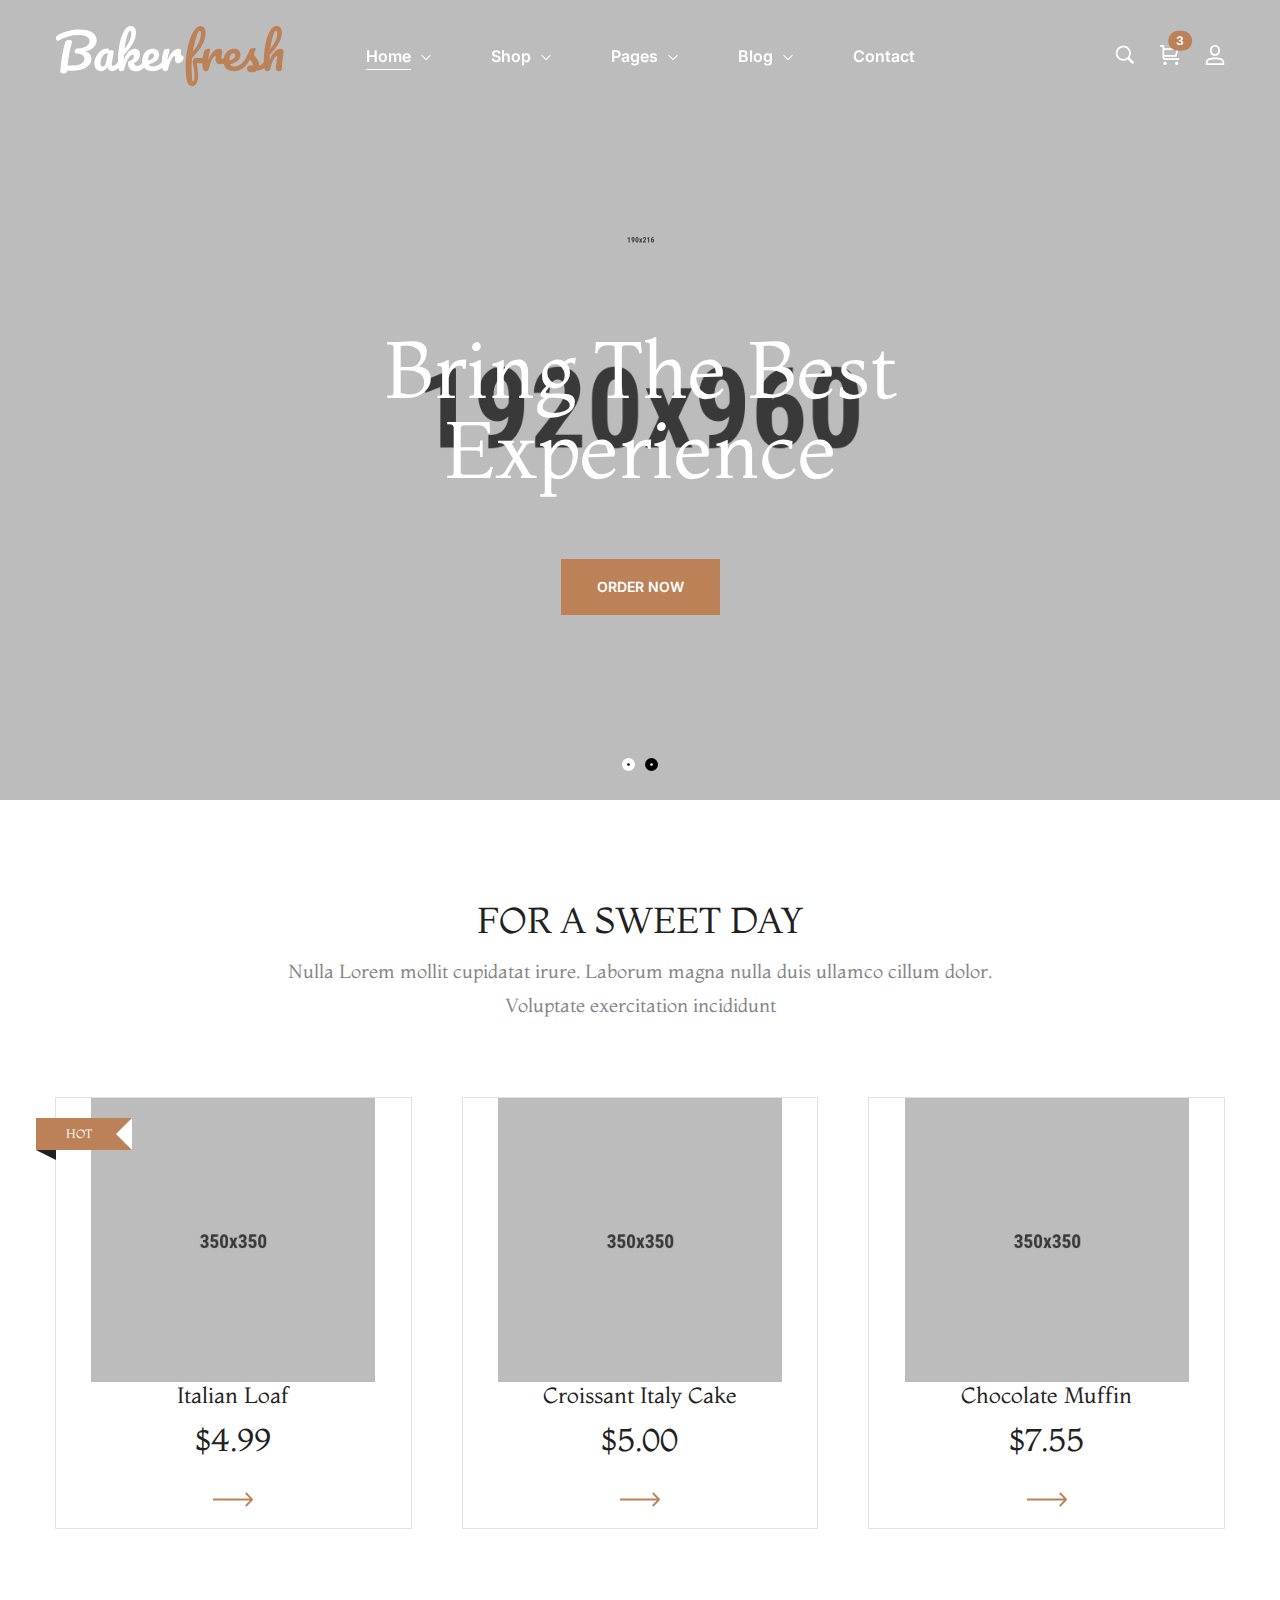
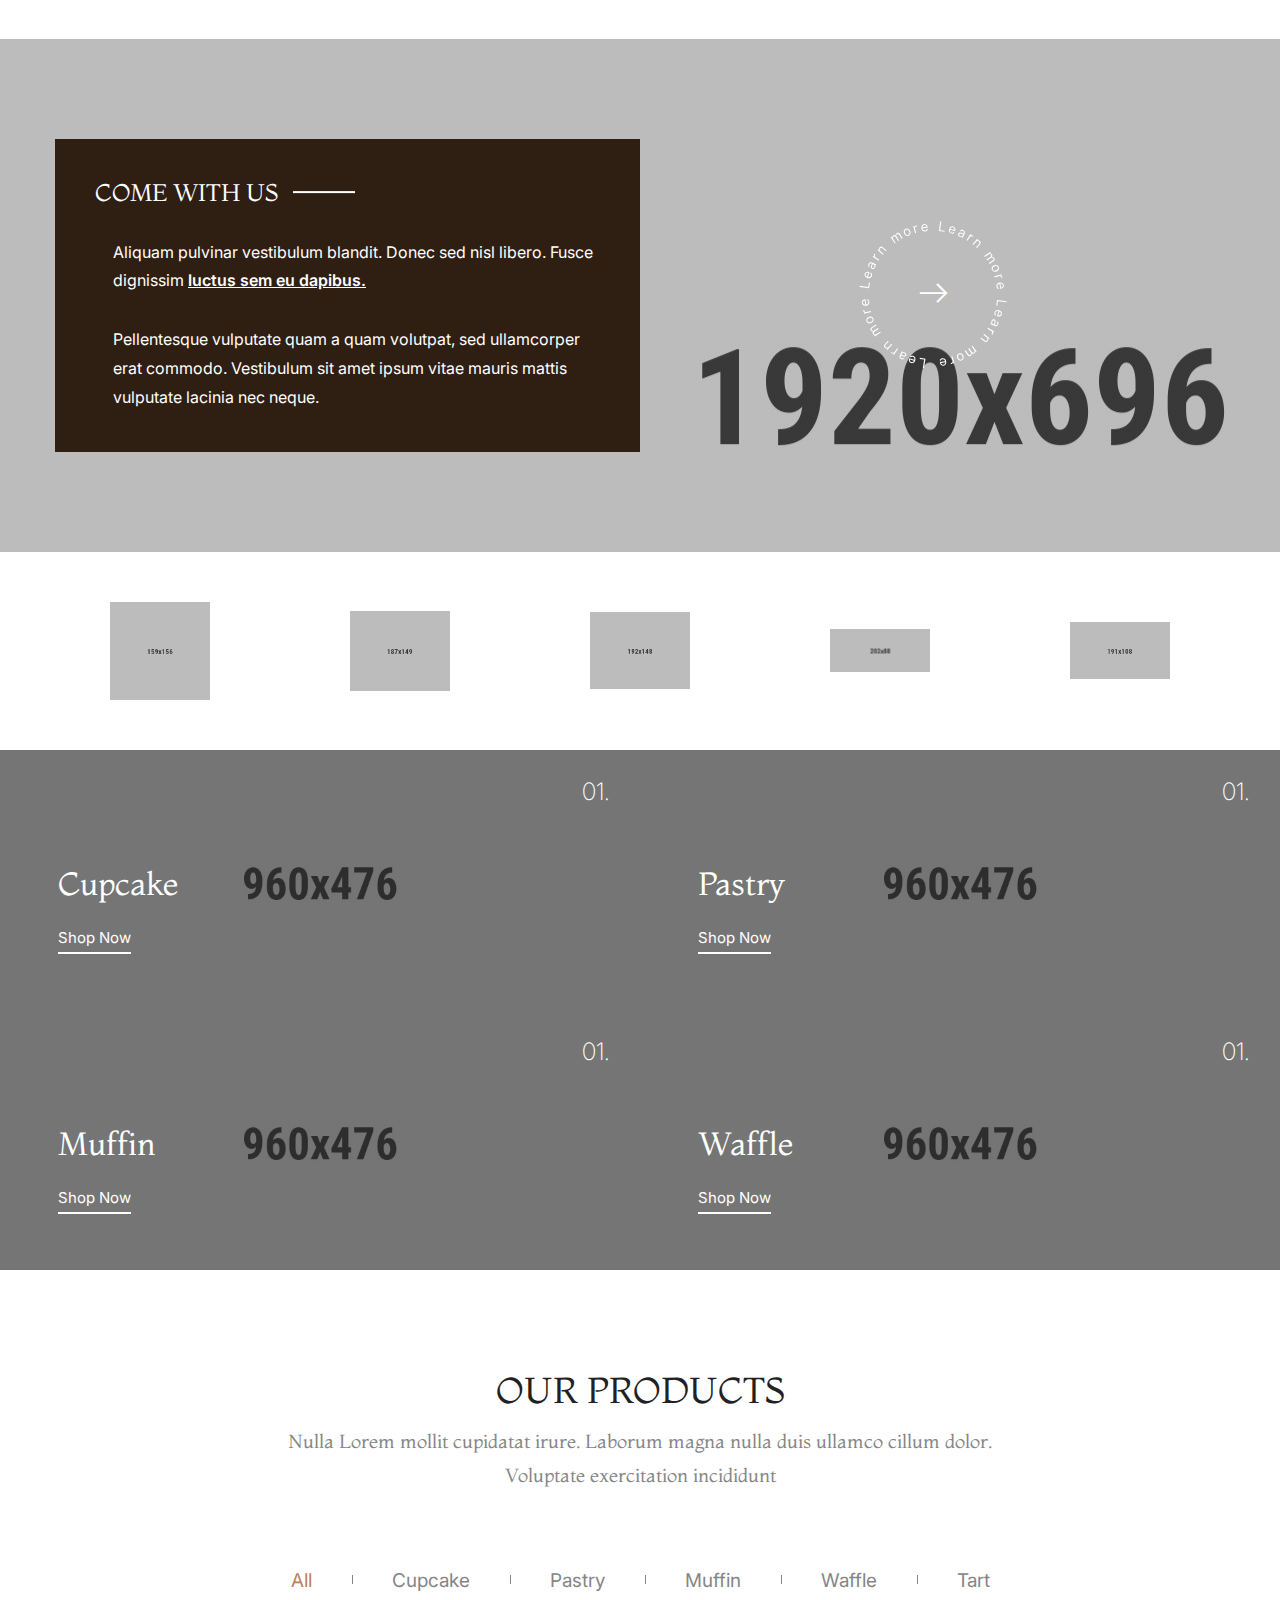
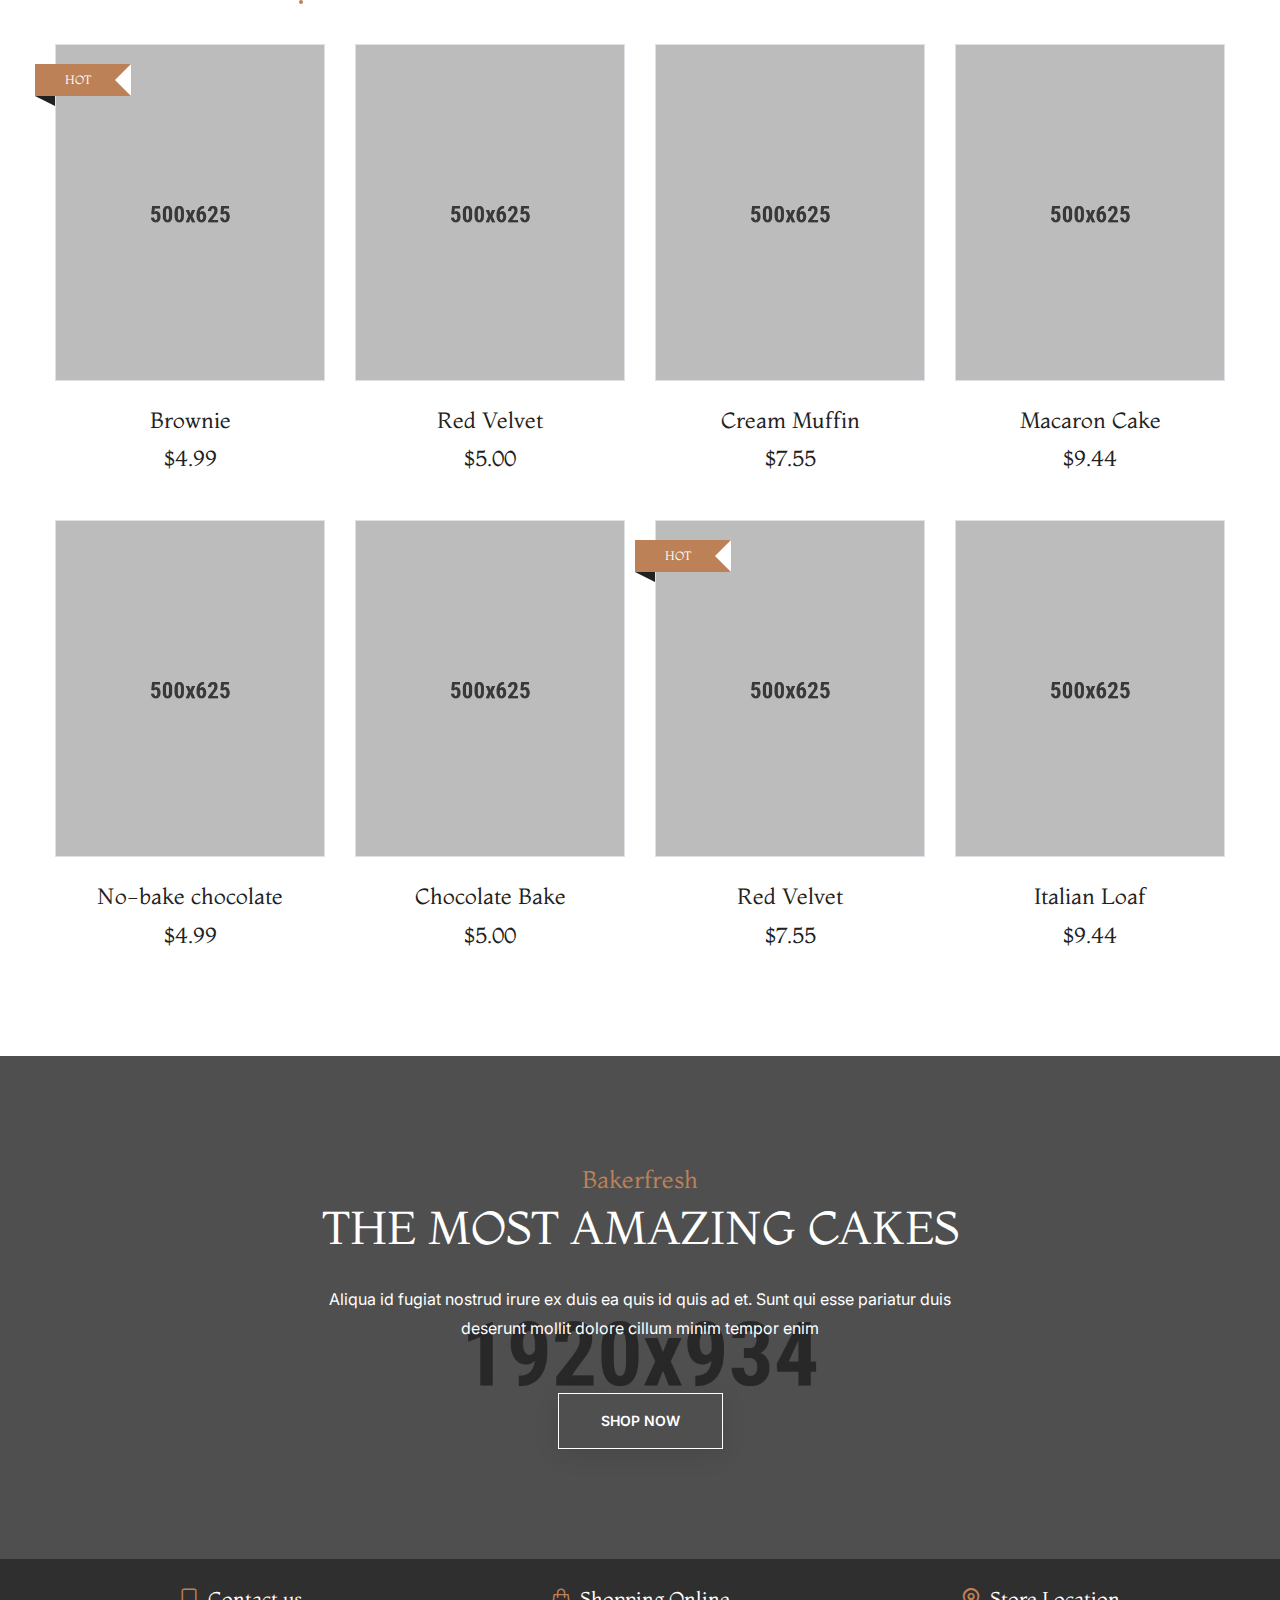
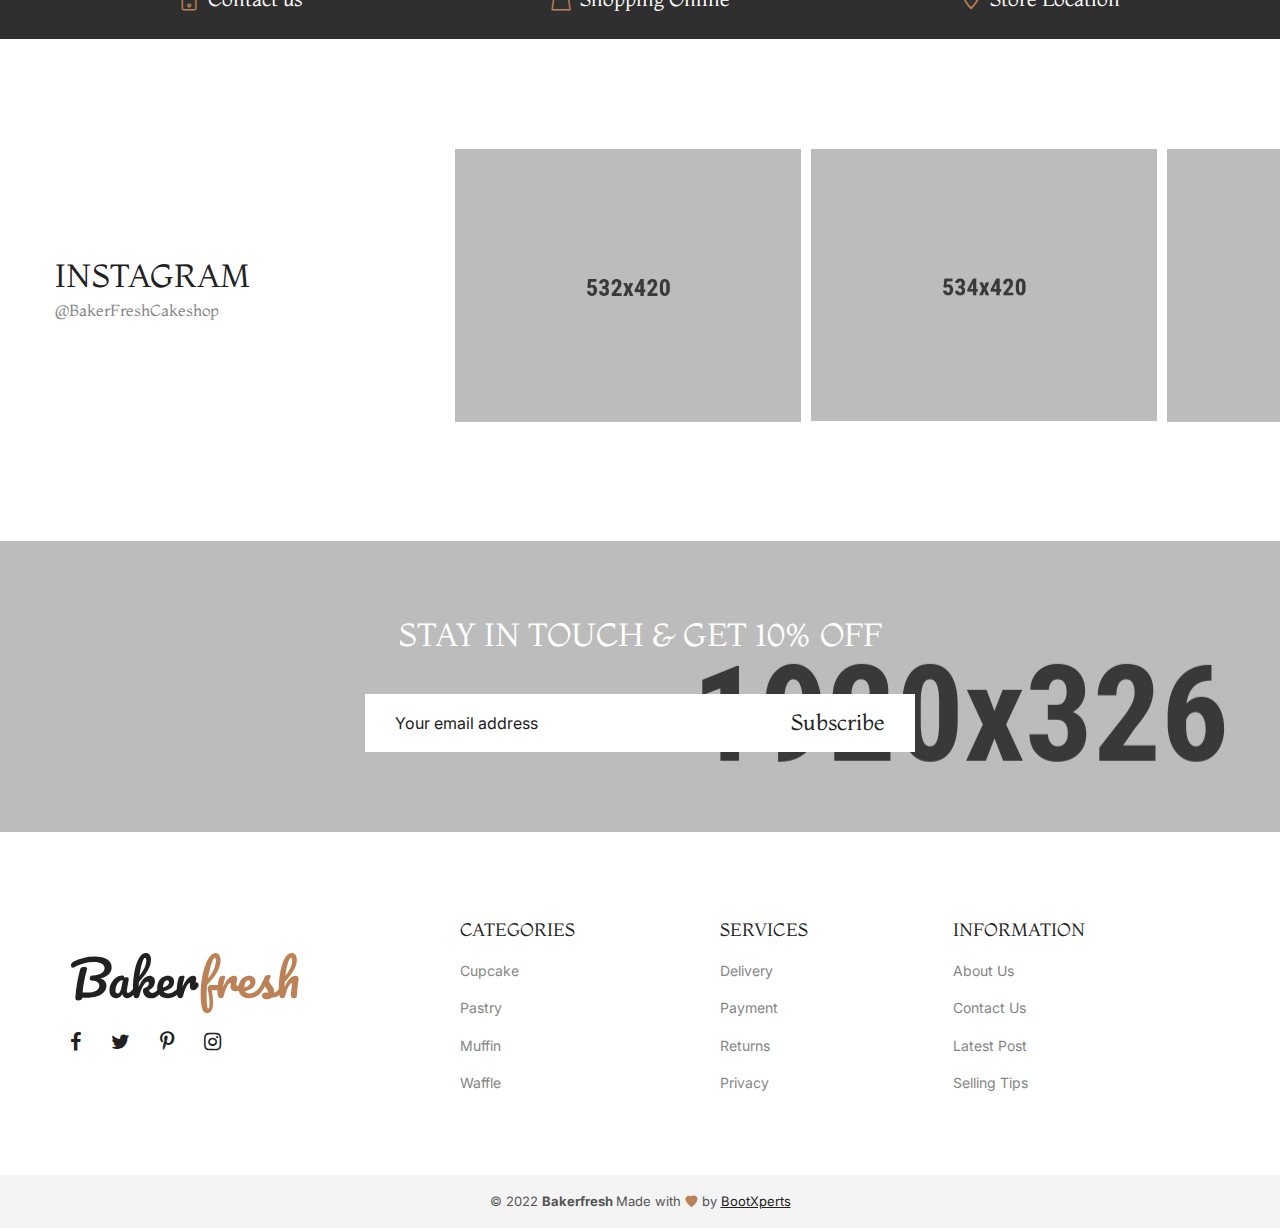
==== index.html @ 4869ce0d "Initial commit" ====
<!DOCTYPE html>
<html class="no-js" lang="en">

<head>
    <meta charset="utf-8">
    <meta http-equiv="x-ua-compatible" content="ie=edge">
    <title>Bakerfresh - Cake Shop HTML Template</title>
    <meta name="robots" content="noindex, follow" />
    <meta name="description" content="">
    <meta name="viewport" content="width=device-width, initial-scale=1, shrink-to-fit=no">
    <!-- Favicon -->
    <link rel="shortcut icon" type="image/x-icon" href="./assets/images/favicon.png">

    <!-- CSS (Font, Vendor, Icon, Plugins & Style CSS files) -->

    <!-- Font CSS -->
    <link rel="preconnect" href="https://fonts.googleapis.com">
    <link rel="preconnect" href="https://fonts.gstatic.com" crossorigin>
    <link href="https://fonts.googleapis.com/css2?family=Allura&family=Handlee&family=Inter:wght@300;400;500;600;700&family=Comfortaa:wght@300;400;500;600;700&family=Montaga&family=Pacifico&family=Fredericka+the+Great&family=Playfair+Display:ital,wght@0,400;0,500;0,600;0,700;0,800;0,900;1,400;1,500;1,600;1,700;1,800;1,900&family=Yellowtail&display=swap" rel="stylesheet">

    <!-- Vendor CSS (Bootstrap & Icon Font) -->
    <link rel="stylesheet" href="./assets/css/vendor/bootstrap.min.css">
    <link rel="stylesheet" href="./assets/css/vendor/lastudioicons.css">
    <link rel="stylesheet" href="./assets/css/vendor/dliconoutline.css">

    <!-- Plugins CSS (All Plugins Files) -->
    <link rel="stylesheet" href="./assets/css/animate.min.css">
    <link rel="stylesheet" href="./assets/css/swiper-bundle.min.css">
    <link rel="stylesheet" href="./assets/css/ion.rangeSlider.min.css">
    <link rel="stylesheet" href="./assets/css/lightgallery-bundle.min.css">
    <link rel="stylesheet" href="./assets/css/magnific-popup.css">

    <!-- Style CSS -->
    <link rel="stylesheet" href="./assets/css/style.css">

</head>

<body>

    <!-- Header Start -->
    <div class="header-section header-transparent header-sticky">
        <div class="container position-relative">

            <div class="row align-items-center">
                <div class="col-lg-3 col-xl-3 col-7">
                    <!-- Header Logo Start -->
                    <div class="header-logo">
                        <a href="index.html">
                            <img class="white-logo" src="assets/images/logo-white.svg" width="229" height="62" alt="Logo">
                        </a>
                    </div>
                    <!-- Header Logo End -->
                </div>
                <div class="col-lg-7 col-xl-6 d-none d-lg-block">
                    <!-- Header Menu Start -->
                    <div class="header-menu">
                        <ul class="header-primary-menu d-flex justify-content-center">
                            <li>
                                <a href="#" class="menu-item-link active"><span>Home</span></a>
                                <ul class="sub-menu">
                                    <li><a class="sub-item-link" href="index.html"><span>Cake Shop 01</span></a></li>
                                    <li><a class="sub-item-link" href="index-2.html"><span>Cake Shop 02</span></a></li>
                                    <li><a class="sub-item-link" href="index-3.html"><span>Cake Shop 03</span></a></li>
                                    <li><a class="sub-item-link" href="index-4.html"><span>Cake Shop 04</span></a></li>
                                    <li><a class="sub-item-link" href="index-5.html"><span>Cake Shop 05</span></a></li>
                                    <li><a class="sub-item-link" href="index-6.html"><span>Cake Shop 06</span></a></li>
                                    <li><a class="sub-item-link" href="index-7.html"><span>Bread Shop</span></a></li>
                                    <li><a class="sub-item-link" href="index-8.html"><span>Bread Shop 02</span></a></li>
                                    <li><a class="sub-item-link" href="index-9.html"><span>Cake Shop Fullscreen</span></a></li>
                                </ul>
                            </li>
                            <li class="position-static">
                                <a class="menu-item-link" href="#"><span>Shop</span></a>
                                <ul class="sub-menu sub-menu-mega">
                                    <li class="mega-menu-item">
                                        <ul>
                                            <li class="mega-menu-item-title">Shop Layouts</li>
                                            <li><a class="sub-item-link" href="shop-right-sidebar.html"><span>Shop Right Sidebar</span></a></li>
                                            <li><a class="sub-item-link" href="shop-left-sidebar.html"><span>Shop Left Sidebar</span></a></li>
                                            <li><a class="sub-item-link" href="shop.html"><span>Shop 4 Columns</span></a></li>
                                            <li><a class="sub-item-link" href="shop-five-columns.html"><span>Shop 5 Columns</span></a></li>
                                        </ul>
                                    </li>
                                    <li class="mega-menu-item">
                                        <ul>
                                            <li class="mega-menu-item-title">Product Types</li>
                                            <li><a class="sub-item-link" href="single-product.html"><span>Product Simple</span></a></li>
                                            <li><a class="sub-item-link" href="single-product-grouped.html"><span>Product Grouped</span></a></li>
                                            <li><a class="sub-item-link" href="single-product-variable.html"><span>Product Variable</span></a></li>
                                            <li><a class="sub-item-link" href="single-product-affiliate.html"><span>Product Affiliate</span></a></li>
                                            <li><a class="sub-item-link" href="single-product-Custom.html"><span>Custom Layout</span></a></li>
                                        </ul>
                                    </li>
                                    <li class="mega-menu-item">
                                        <ul>
                                            <li class="mega-menu-item-title">Others</li>
                                            <li><a class="sub-item-link" href="shop-account.html"><span>My Account</span></a></li>
                                            <li><a class="sub-item-link" href="shop-cart.html"><span>Cart</span></a></li>
                                            <li><a class="sub-item-link" href="shop-wishlist.html"><span>Wishlist</span></a></li>
                                            <li><a class="sub-item-link" href="shop-checkout.html"><span>Checkout</span></a></li>
                                            <li><a class="sub-item-link" href="shop-compare.html"><span>Compare</span></a></li>
                                            <li><a class="sub-item-link" href="shop-order-tracking.html"><span>Order Tracking</span></a></li>
                                        </ul>
                                    </li>
                                    <li class="mega-menu-item banner-menu-content-wrap">
                                        <ul>
                                            <li>
                                                <a href="shop.html">
                                                    <img src="assets/images/product/featured-product-01.png" alt="Shop">
                                                </a>
                                            </li>
                                        </ul>
                                    </li>
                                </ul>
                            </li>
                            <li><a class="menu-item-link" href="#"><span>Pages</span></a>
                                <ul class="sub-menu">
                                    <li><a class="sub-item-link" href="about.html"><span>About</span></a></li>
                                    <li><a class="sub-item-link" href="contact.html"><span>Contact</span></a></li>
                                    <li><a class="sub-item-link" href="contact-2.html"><span>Contact 2</span></a></li>
                                    <li><a class="sub-item-link" href="our-chef.html"><span>Our Chef</span></a></li>
                                    <li><a class="sub-item-link" href="faq.html"><span>FAQs</span></a></li>
                                    <li><a class="sub-item-link" href="pricing.html"><span>Pricing Plans</span></a></li>
                                    <li><a class="sub-item-link" href="404.html"><span>404 Not Found</span></a></li>
                                    <li><a class="sub-item-link" href="coming-soon.html"><span>Coming Soon</span></a></li>
                                </ul>
                            </li>
                            <li><a class="menu-item-link" href="#"><span>Blog</span></a>
                                <ul class="sub-menu">
                                    <li><a class="sub-item-link" href="blog-right-sidebar.html"><span>Blog Right Sidebar</span></a></li>
                                    <li><a class="sub-item-link" href="blog-left-sidebar.html"><span>Blog Left Sidebar</span></a></li>
                                    <li><a class="sub-item-link" href="blog-no-sidebar.html"><span>Blog No Sidebar</span></a></li>
                                    <li><a class="sub-item-link" href="blog-grid-right-sidebar.html"><span>Blog Grid Right Sidebar</span></a></li>
                                    <li><a class="sub-item-link" href="blog-grid-left-sidebar.html"><span>Blog Grid Left Sidebar</span></a></li>
                                    <li><a class="sub-item-link" href="blog-grid-no-sidebar.html"><span>Blog Grid No Sidebar</span></a></li>
                                    <li><a class="sub-item-link" href="blog-details-right-sidebar.html"><span>Blog Post Right Sidebar</span></a></li>
                                    <li><a class="sub-item-link" href="blog-details-left-sidebar.html"><span>Blog Post Left Sidebar</span></a></li>
                                    <li><a class="sub-item-link" href="blog-details.html"><span>Blog Details</span></a></li>
                                </ul>
                            </li>
                            <li><a class="menu-item-link" href="contact.html"><span>Contact</span></a></li>
                        </ul>
                    </div>
                    <!-- Header Menu End -->
                </div>
                <div class="col-lg-2 col-xl-3 col-5">
                    <!-- Header Meta Start -->
                    <div class="header-meta">
                        <ul class="header-meta__action d-flex justify-content-end">
                            <li><button class="action search-open"><i class="lastudioicon-zoom-1"></i></button></li>
                            <li>
                                <button class="action" data-bs-toggle="offcanvas" data-bs-target="#offcanvasCart">
                                    <i class="lastudioicon-shopping-cart-2"></i>
                                    <span class="position-absolute top-0 start-100 translate-middle badge rounded-pill bg-primary">3</span>
                                </button>
                            </li>
                            <li><a class="action" href="shop-account.html"><i class="lastudioicon-single-01-2"></i></a></li>
                            <li class="d-lg-none">
                                <button class="action" data-bs-toggle="offcanvas" data-bs-target="#offcanvasMenu"><i class="lastudioicon-menu-8-1"></i></button>
                            </li>
                        </ul>
                    </div>
                    <!-- Header Meta End -->
                </div>
            </div>

        </div>
    </div>
    <!-- Header End -->

    <!-- Search Start  -->
    <div class="search-popup position-fixed top-0 start-0 w-100 h-100 d-flex align-items-center justify-content-center p-6 bg-black bg-opacity-75">
        <div class="search-popup__form position-relative">
            <form action="#">
                <input class="search-popup__field border-0 border-bottom bg-transparent text-white w-100 tra py-3" type="text" placeholder="Search…">
                <button class="search-popup__icon text-white border-0 bg-transparent position-absolute top-50 end-0 translate-middle-y"><i class="lastudioicon-zoom-1"></i></button>
            </form>
        </div>
        <button class="search-popup__close position-absolute top-0 end-0 m-8 p-3 lh-1 border-0 text-white fs-4"><i class="lastudioicon-e-remove"></i></button>
    </div>
    <!-- Search End -->

    <!-- offcanvas Menu Start -->
    <div class="offcanvas offcanvas-end offcanvas-menu bg-secondary" id="offcanvasMenu">
        <div class="offcanvas-header justify-content-end">
            <button type="button" class="btn-close text-white" data-bs-dismiss="offcanvas"><i class="lastudioicon-e-remove"></i></button>
        </div>
        <div class="offcanvas-body">
            <ul class="mobile-primary-menu">
                <li>
                    <a href="#" class="menu-item-link active"><span>Home</span></a>
                    <ul class="sub-menu">
                        <li><a class="sub-item-link" href="index.html"><span>Cake Shop 01</span></a></li>
                        <li><a class="sub-item-link" href="index-2.html"><span>Cake Shop 02</span></a></li>
                        <li><a class="sub-item-link" href="index-3.html"><span>Cake Shop 03</span></a></li>
                        <li><a class="sub-item-link" href="index-4.html"><span>Cake Shop 04</span></a></li>
                        <li><a class="sub-item-link" href="index-5.html"><span>Cake Shop 05</span></a></li>
                        <li><a class="sub-item-link" href="index-6.html"><span>Cake Shop 06</span></a></li>
                        <li><a class="sub-item-link" href="index-7.html"><span>Bread Shop</span></a></li>
                        <li><a class="sub-item-link" href="index-8.html"><span>Bread Shop 02</span></a></li>
                        <li><a class="sub-item-link" href="index-9.html"><span>Cake Shop Fullscreen</span></a></li>
                    </ul>
                </li>
                <li class="position-static">
                    <a class="menu-item-link" href="#"><span>Shop</span></a>
                    <ul class="sub-menu sub-menu-mega">
                        <li class="mega-menu-item">
                            <ul>
                                <li class="mega-menu-item-title">Shop Layouts</li>
                                <li><a class="sub-item-link" href="shop-right-sidebar.html"><span>Shop Right Sidebar</span></a></li>
                                <li><a class="sub-item-link" href="shop-left-sidebar.html"><span>Shop Left Sidebar</span></a></li>
                                <li><a class="sub-item-link" href="shop.html"><span>Shop 4 Columns</span></a></li>
                                <li><a class="sub-item-link" href="shop-five-columns.html"><span>Shop 5 Columns</span></a></li>
                            </ul>
                        </li>
                        <li class="mega-menu-item">
                            <ul>
                                <li class="mega-menu-item-title">Product Types</li>
                                <li><a class="sub-item-link" href="single-product.html"><span>Product Simple</span></a></li>
                                <li><a class="sub-item-link" href="single-product-grouped.html"><span>Product Grouped</span></a></li>
                                <li><a class="sub-item-link" href="single-product-variable.html"><span>Product Variable</span></a></li>
                                <li><a class="sub-item-link" href="single-product-affiliate.html"><span>Product Affiliate</span></a></li>
                                <li><a class="sub-item-link" href="single-product-Custom.html"><span>Custom Layout</span></a></li>
                            </ul>
                        </li>
                        <li class="mega-menu-item">
                            <ul>
                                <li class="mega-menu-item-title">Others</li>
                                <li><a class="sub-item-link" href="shop-account.html"><span>My Account</span></a></li>
                                <li><a class="sub-item-link" href="shop-cart.html"><span>Cart</span></a></li>
                                <li><a class="sub-item-link" href="shop-wishlist.html"><span>Wishlist</span></a></li>
                                <li><a class="sub-item-link" href="shop-checkout.html"><span>Checkout</span></a></li>
                                <li><a class="sub-item-link" href="shop-compare.html"><span>Compare</span></a></li>
                                <li><a class="sub-item-link" href="shop-order-tracking.html"><span>Order Tracking</span></a></li>
                            </ul>
                        </li>
                        <li class="mega-menu-item banner-menu-content-wrap">
                            <ul>
                                <li>
                                    <a href="shop.html">
                                        <img src="assets/images/product/featured-product-01.png" alt="Shop">
                                    </a>
                                </li>
                            </ul>
                        </li>
                    </ul>
                </li>
                <li><a class="menu-item-link" href="#"><span>Pages</span></a>
                    <ul class="sub-menu">
                        <li><a class="sub-item-link" href="about.html"><span>About</span></a></li>
                        <li><a class="sub-item-link" href="contact.html"><span>Contact</span></a></li>
                        <li><a class="sub-item-link" href="contact-2.html"><span>Contact 2</span></a></li>
                        <li><a class="sub-item-link" href="our-chef.html"><span>Our Chef</span></a></li>
                        <li><a class="sub-item-link" href="faq.html"><span>FAQs</span></a></li>
                        <li><a class="sub-item-link" href="pricing.html"><span>Pricing Plans</span></a></li>
                        <li><a class="sub-item-link" href="404.html"><span>404 Not Found</span></a></li>
                        <li><a class="sub-item-link" href="coming-soon.html"><span>Coming Soon</span></a></li>
                    </ul>
                </li>
                <li><a class="menu-item-link" href="#"><span>Blog</span></a>
                    <ul class="sub-menu">
                        <li><a class="sub-item-link" href="blog-right-sidebar.html"><span>Blog Right Sidebar</span></a></li>
                        <li><a class="sub-item-link" href="blog-left-sidebar.html"><span>Blog Left Sidebar</span></a></li>
                        <li><a class="sub-item-link" href="blog-no-sidebar.html"><span>Blog No Sidebar</span></a></li>
                        <li><a class="sub-item-link" href="blog-grid-right-sidebar.html"><span>Blog Grid Right Sidebar</span></a></li>
                        <li><a class="sub-item-link" href="blog-grid-left-sidebar.html"><span>Blog Grid Left Sidebar</span></a></li>
                        <li><a class="sub-item-link" href="blog-grid-no-sidebar.html"><span>Blog Grid No Sidebar</span></a></li>
                        <li><a class="sub-item-link" href="blog-details-right-sidebar.html"><span>Blog Post Right Sidebar</span></a></li>
                        <li><a class="sub-item-link" href="blog-details-left-sidebar.html"><span>Blog Post Left Sidebar</span></a></li>
                        <li><a class="sub-item-link" href="blog-details.html"><span>Blog Details</span></a></li>
                    </ul>
                </li>
                <li><a class="menu-item-link" href="contact.html"><span>Contact</span></a></li>
            </ul>
            <ul class="hotline-wrapper offcanvas-hotline">
                <li>
                    <div class="hotline">
                        <i class="lastudioicon lastudioicon-support248"></i>
                        <div class="hotline-content">
                            <span class="hotline-text">Hotline</span>
                            <a class="hotline-link" href="tel:0123456789">(012) 345-6789</a>
                        </div>
                    </div>
                </li>
                <li>
                    <div class="hotline">
                        <i class="lastudioicon lastudioicon-pin-check"></i>
                        <div class="hotline-content">
                            <span class="hotline-text">Store Location</span>
                            <a class="hotline-link" href="#/">6391 Elgin St. Celina, Delaware 10299</a>
                        </div>
                    </div>
                </li>
            </ul>
        </div>
    </div>
    <!-- offcanvas Menu End -->

    <!-- Offcanvas Cart Start  -->
    <div class="offcanvas offcanvas-end offcanvas-cart" id="offcanvasCart">

        <div class="offcanvas-header">
            <h4 class="offcanvas-title">My Cart</h4>
            <button type="button" class="btn-close text-secondary" data-bs-dismiss="offcanvas"><i class="lastudioicon lastudioicon-e-remove"></i></button>
        </div>

        <div class="offcanvas-body">
            <!-- Offcanvas Cart Items Start  -->
            <ul class="offcanvas-cart-items">
                <li>
                    <!-- Mini Cart Item Start  -->
                    <div class="mini-cart-item">
                        <a href="#/" class="mini-cart-item__remove"><i class="lastudioicon lastudioicon-e-remove"></i></a>
                        <div class="mini-cart-item__thumbnail">
                            <a href="single-product.html"><img width="70" height="88" src="assets/images/mini-cart/cart-1.png" alt="Cart"></a>
                        </div>
                        <div class="mini-cart-item__content">
                            <h6 class="mini-cart-item__title"><a href="single-product.html">Macaron Cake</a></h6>
                            <span class="mini-cart-item__quantity">1 × $4.99</span>
                        </div>
                    </div>
                    <!-- Mini Cart Item End  -->
                </li>
                <li>
                    <!-- Mini Cart Item Start  -->
                    <div class="mini-cart-item">
                        <a href="#/" class="mini-cart-item__remove"><i class="lastudioicon lastudioicon-e-remove"></i></a>
                        <div class="mini-cart-item__thumbnail">
                            <a href="single-product.html"><img width="70" height="88" src="assets/images/mini-cart/cart-2.png" alt="Cart"></a>
                        </div>
                        <div class="mini-cart-item__content">
                            <h6 class="mini-cart-item__title"><a href="single-product.html">Cream Muffin</a></h6>
                            <span class="mini-cart-item__quantity">1 × $4.99</span>
                        </div>
                    </div>
                    <!-- Mini Cart Item End  -->
                </li>
                <li>
                    <!-- Mini Cart Item Start  -->
                    <div class="mini-cart-item">
                        <a href="#/" class="mini-cart-item__remove"><i class="lastudioicon lastudioicon-e-remove"></i></a>
                        <div class="mini-cart-item__thumbnail">
                            <a href="single-product.html"><img width="70" height="88" src="assets/images/mini-cart/cart-3.png" alt="Cart"></a>
                        </div>
                        <div class="mini-cart-item__content">
                            <h6 class="mini-cart-item__title"><a href="single-product.html">Brownie</a></h6>
                            <span class="mini-cart-item__quantity">1 × $4.99</span>
                        </div>
                    </div>
                    <!-- Mini Cart Item End  -->
                </li>
                <li>
                    <!-- Mini Cart Item Start  -->
                    <div class="mini-cart-item">
                        <a href="#/" class="mini-cart-item__remove"><i class="lastudioicon lastudioicon-e-remove"></i></a>
                        <div class="mini-cart-item__thumbnail">
                            <a href="single-product.html"><img width="70" height="88" src="assets/images/mini-cart/cart-4.png" alt="Cart"></a>
                        </div>
                        <div class="mini-cart-item__content">
                            <h6 class="mini-cart-item__title"><a href="single-product.html">Chocolate Muffin</a></h6>
                            <span class="mini-cart-item__quantity">1 × $4.99</span>
                        </div>
                    </div>
                    <!-- Mini Cart Item End  -->
                </li>
                <li>
                    <!-- Mini Cart Item Start  -->
                    <div class="mini-cart-item">
                        <a href="#/" class="mini-cart-item__remove"><i class="lastudioicon lastudioicon-e-remove"></i></a>
                        <div class="mini-cart-item__thumbnail">
                            <a href="single-product.html"><img width="70" height="88" src="assets/images/mini-cart/cart-5.png" alt="Cart"></a>
                        </div>
                        <div class="mini-cart-item__content">
                            <h6 class="mini-cart-item__title"><a href="single-product.html">No-bake chocolate</a></h6>
                            <span class="mini-cart-item__quantity">1 × $4.99</span>
                        </div>
                    </div>
                    <!-- Mini Cart Item End  -->
                </li>
            </ul>
            <!-- Offcanvas Cart Items End  -->
        </div>

        <div class="offcanvas-footer d-flex flex-column gap-4">

            <!-- Mini Cart Total End  -->
            <div class="mini-cart-totla">
                <span class="label">Subtotal:</span>
                <span class="value">$24.95</span>
            </div>
            <!-- Mini Cart Total End  -->

            <!-- Mini Cart Button End  -->
            <div class="mini-cart-btn d-flex flex-column gap-2">
                <a class="d-block btn btn-secondary btn-hover-primary" href="#">View cart</a>
                <a class="d-block btn btn-secondary btn-hover-primary" href="#">Checkout</a>
            </div>
            <!-- Mini Cart Button End  -->

        </div>

    </div>
    <!-- Offcanvas Cart End -->

    <!-- Slider Section Strat -->
    <div class="slider-section slider-active overflow-hidden">
        <div class="swiper">
            <div class="swiper-wrapper">

                <!-- Single Slider Start -->
                <div class="swiper-slide single-slider animation-style-01" style="background-image: url(assets/images/slider/slider-01.jpg);">
                    <div class="container">

                        <!-- Slider Content Start -->
                        <div class="slider-content text-center mx-auto">
                            <img class="slider-content__shape" width="95" height="108" src="assets/images/slider/shape-01.png" alt="Shape">
                            <h1 class="slider-content__title text-white">Bring The Best Experience </h1>
                            <a class="slider-content__btn btn btn-primary btn-hover-black" href="single-product.html">Order Now </a>
                        </div>
                        <!-- Slider Content Start -->

                    </div>
                </div>
                <!-- Single Slider End -->

                <!-- Single Slider Start -->
                <div class="swiper-slide single-slider animation-style-01" style="background-image: url(assets/images/slider/slider-02.jpg);">
                    <div class="container">

                        <!-- Slider Content Start -->
                        <div class="slider-content text-center custom-ms-01">
                            <img class="slider-content__shape" width="95" height="62" src="assets/images/slider/shape-02.png" alt="Shape">
                            <h1 class="slider-content__title text-white">Taste That Lasts Forever </h1>
                            <a class="slider-content__btn btn btn-primary btn-hover-black" href="single-product.html">Order Now </a>
                        </div>
                        <!-- Slider Content Start -->

                    </div>
                </div>
                <!-- Single Slider End -->

            </div>
            <div class="swiper-pagination"></div>
        </div>
    </div>
    <!-- Slider Section End -->

    <!-- Product Section Strat -->
    <div class="section-padding-01">
        <div class="container">

            <!-- Section Title Strat -->
            <div class="section-title text-center max-width-720 mx-auto">
                <h2 class="section-title__title">FOR A SWEET DAY</h2>
                <p>Nulla Lorem mollit cupidatat irure. Laborum magna nulla duis ullamco cillum dolor. Voluptate exercitation incididunt</p>
            </div>
            <!-- Section Title End -->

            <div class="row g-6 gx-lg-10">
                <div class="col-lg-4 col-md-6">
                    <!-- Product Item Start -->
                    <div class="product-item border text-center">
                        <div class="product-item__badge">Hot</div>
                        <div class="product-item__image">
                            <a href="single-product.html"><img width="350" height="350" src="assets/images/product/product-1.jpg" alt="Product"></a>
                            <ul class="product-item__meta meta-middle">
                                <li class="product-item__meta-action"><a class="labtn-icon-quickview" href="#" data-bs-tooltip="tooltip" data-bs-placement="top" title="Quick View" data-bs-toggle="modal" data-bs-target="#exampleProductModal"></a></li>
                                <li class="product-item__meta-action"><a class="labtn-icon-cart" href="#/" data-bs-tooltip="tooltip" data-bs-placement="top" title="Select options" data-bs-toggle="modal" data-bs-target="#modalCart"></a></li>
                                <li class="product-item__meta-action"><a class="labtn-icon-wishlist" href="#/" data-bs-tooltip="tooltip" data-bs-placement="top" title="Add to wishlist" data-bs-toggle="modal" data-bs-target="#modalWishlist"></a></li>
                                <li class="product-item__meta-action"><a class="labtn-icon-compare" href="#/" data-bs-tooltip="tooltip" data-bs-placement="top" title="Add to compare" data-bs-toggle="modal" data-bs-target="#modalCompare"></a></li>
                            </ul>
                        </div>
                        <div class="product-item__content pb-3">
                            <h5 class="product-item__title"><a href="single-product.html">Italian Loaf</a></h5>
                            <span class="product-item__price fs-2">$4.99</span>
                            <a href="single-product.html" class="product-item__arrow"><img width="40" height="15" src="assets/images/arrow.svg" alt="arrow"></a>
                        </div>
                    </div>
                    <!-- Product Item End -->
                </div>
                <div class="col-lg-4 col-md-6">
                    <!-- Product Item Start -->
                    <div class="product-item border text-center">
                        <div class="d-none">Hot</div>
                        <div class="product-item__image">
                            <a href="single-product.html"><img width="350" height="350" src="assets/images/product/product-2.jpg" alt="Product"></a>
                            <ul class="product-item__meta meta-middle">
                                <li class="product-item__meta-action"><a class="labtn-icon-quickview" href="#" data-bs-tooltip="tooltip" data-bs-placement="top" title="Quick View" data-bs-toggle="modal" data-bs-target="#exampleProductModal"></a></li>
                                <li class="product-item__meta-action"><a class="labtn-icon-cart" href="#/" data-bs-tooltip="tooltip" data-bs-placement="top" title="Select options" data-bs-toggle="modal" data-bs-target="#modalCart"></a></li>
                                <li class="product-item__meta-action"><a class="labtn-icon-wishlist" href="#/" data-bs-tooltip="tooltip" data-bs-placement="top" title="Add to wishlist" data-bs-toggle="modal" data-bs-target="#modalWishlist"></a></li>
                                <li class="product-item__meta-action"><a class="labtn-icon-compare" href="#/" data-bs-tooltip="tooltip" data-bs-placement="top" title="Add to compare" data-bs-toggle="modal" data-bs-target="#modalCompare"></a></li>
                            </ul>
                        </div>
                        <div class="product-item__content pb-3">
                            <h5 class="product-item__title"><a href="single-product.html">Croissant Italy Cake</a></h5>
                            <span class="product-item__price fs-2">$5.00</span>
                            <a href="single-product.html" class="product-item__arrow"><img width="40" height="15" src="assets/images/arrow.svg" alt="arrow"></a>
                        </div>
                    </div>
                    <!-- Product Item End -->
                </div>
                <div class="col-lg-4 col-md-6">
                    <!-- Product Item Start -->
                    <div class="product-item border text-center">
                        <div class="d-none">Hot</div>
                        <div class="product-item__image">
                            <a href="single-product.html"><img width="350" height="350" src="assets/images/product/product-3.jpg" alt="Product"></a>
                            <ul class="product-item__meta meta-middle">
                                <li class="product-item__meta-action"><a class="labtn-icon-quickview" href="#" data-bs-tooltip="tooltip" data-bs-placement="top" title="Quick View" data-bs-toggle="modal" data-bs-target="#exampleProductModal"></a></li>
                                <li class="product-item__meta-action"><a class="labtn-icon-cart" href="#/" data-bs-tooltip="tooltip" data-bs-placement="top" title="Select options" data-bs-toggle="modal" data-bs-target="#modalCart"></a></li>
                                <li class="product-item__meta-action"><a class="labtn-icon-wishlist" href="#/" data-bs-tooltip="tooltip" data-bs-placement="top" title="Add to wishlist" data-bs-toggle="modal" data-bs-target="#modalWishlist"></a></li>
                                <li class="product-item__meta-action"><a class="labtn-icon-compare" href="#/" data-bs-tooltip="tooltip" data-bs-placement="top" title="Add to compare" data-bs-toggle="modal" data-bs-target="#modalCompare"></a></li>
                            </ul>
                        </div>
                        <div class="product-item__content pb-3">
                            <h5 class="product-item__title"><a href="single-product.html">Chocolate Muffin</a></h5>
                            <span class="product-item__price fs-2">$7.55</span>
                            <a href="single-product.html" class="product-item__arrow"><img width="40" height="15" src="assets/images/arrow.svg" alt="arrow"></a>
                        </div>
                    </div>
                    <!-- Product Item End -->
                </div>
            </div>

        </div>
    </div>
    <!-- Product Section End -->

    <!-- Call to Action Section Strat -->
    <div class="call-to-action" style="background-image: url(assets/images/call-to-action-bg.jpg);">
        <div class="container">

            <div class="row align-items-center gy-8 gx-0">
                <div class="col-lg-6">
                    <!-- Call to Action box Strat -->
                    <div class="call-to-action-box">
                        <h3 class="call-to-action-box__title text-white"><span>Come with us</span></h3>
                        <ul class="call-to-action-box__list text-white">
                            <li>Aliquam pulvinar vestibulum blandit. Donec sed nisl libero. Fusce dignissim <u>luctus sem eu dapibus.</u></li>
                            <li>Pellentesque vulputate quam a quam volutpat, sed ullamcorper erat commodo. Vestibulum sit amet ipsum vitae mauris mattis vulputate lacinia nec neque.</li>
                        </ul>
                    </div>
                    <!-- Call to Action box End -->
                </div>
                <div class="col-lg-6">
                    <!-- Call to Action box Start -->
                    <div class="call-to-action-more text-center position-relative">
                        <a class="call-to-action-more__arrow text-white lh-1" href="contact.html"><i class="lastudioicon-arrow-right"></i></a>

                        <div class="position-absolute top-50 start-50 translate-middle">
                            <img class="call-to-action-more__svg" src="assets/images/svg-text.svg" alt="Svg Text">
                        </div>
                    </div>
                    <!-- Call to Action box End -->
                </div>
            </div>


        </div>
    </div>
    <!-- Call to Action Section End -->

    <!-- Brand Section Strat -->
    <div class="brand-section">
        <div class="container">

            <!-- Brand Action Strat -->
            <div class="brand-active">
                <div class="swiper">
                    <div class="swiper-wrapper align-items-center">

                        <!-- Brand Item Strat -->
                        <div class="swiper-slide brand-item">
                            <img src="assets/images/brand/partner-1.png" alt="Brand">
                        </div>
                        <!-- Brand Item End -->

                        <!-- Brand Item Strat -->
                        <div class="swiper-slide brand-item">
                            <img src="assets/images/brand/partner-2.png" alt="Brand">
                        </div>
                        <!-- Brand Item End -->

                        <!-- Brand Item Strat -->
                        <div class="swiper-slide brand-item">
                            <img src="assets/images/brand/partner-3.png" alt="Brand">
                        </div>
                        <!-- Brand Item End -->

                        <!-- Brand Item Strat -->
                        <div class="swiper-slide brand-item">
                            <img src="assets/images/brand/partner-4.png" alt="Brand">
                        </div>
                        <!-- Brand Item End -->

                        <!-- Brand Item Strat -->
                        <div class="swiper-slide brand-item">
                            <img src="assets/images/brand/partner-5.png" alt="Brand">
                        </div>
                        <!-- Brand Item End -->

                    </div>
                </div>
            </div>
            <!-- Brand Action End -->

        </div>
    </div>
    <!-- Brand Section End -->

    <!-- Banner Section Strat -->
    <div class="banner-section">
        <div class="row row-cols-1 row-cols-md-2 g-0">
            <div class="col">
                <!-- Banner Item Strat -->
                <a href="shop.html" class="banner-item" style="background-image: url(assets/images/banner-01.jpg);">
                    <div class="banner-item__content">
                        <h3 class="banner-item__title text-white">Cupcake</h3>
                        <span class="banner-item__btn text-white">Shop Now</span>
                    </div>
                    <div class="banner-item__badge text-white">01.</div>
                </a>
                <!-- Banner Item End -->
            </div>
            <div class="col">
                <!-- Banner Item Strat -->
                <a href="shop.html" class="banner-item" style="background-image: url(assets/images/banner-02.jpg);">
                    <div class="banner-item__content">
                        <h3 class="banner-item__title text-white">Pastry</h3>
                        <span class="banner-item__btn text-white">Shop Now</span>
                    </div>
                    <div class="banner-item__badge text-white">01.</div>
                </a>
                <!-- Banner Item End -->
            </div>
            <div class="col">
                <!-- Banner Item Strat -->
                <a href="shop.html" class="banner-item" style="background-image: url(assets/images/banner-03.jpg);">
                    <div class="banner-item__content">
                        <h3 class="banner-item__title text-white">Muffin</h3>
                        <span class="banner-item__btn text-white">Shop Now</span>
                    </div>
                    <div class="banner-item__badge text-white">01.</div>
                </a>
                <!-- Banner Item End -->
            </div>
            <div class="col">
                <!-- Banner Item Strat -->
                <a href="shop.html" class="banner-item" style="background-image: url(assets/images/banner-04.jpg);">
                    <div class="banner-item__content">
                        <h3 class="banner-item__title text-white">Waffle</h3>
                        <span class="banner-item__btn text-white">Shop Now</span>
                    </div>
                    <div class="banner-item__badge text-white">01.</div>
                </a>
                <!-- Banner Item End -->
            </div>
        </div>
    </div>
    <!-- Banner Section End -->

    <!-- Product Section End -->
    <div class="section-padding-01">

        <div class="container">
            <!-- Section Title Strat -->
            <div class="section-title text-center max-width-720 mx-auto">
                <h2 class="section-title__title">OUR PRODUCTS</h2>
                <p>Nulla Lorem mollit cupidatat irure. Laborum magna nulla duis ullamco cillum dolor. Voluptate exercitation incididunt</p>
            </div>
            <!-- Section Title End -->

            <!-- Product Tab Menu Strat -->
            <div class="product-tab-menu pb-8">
                <ul class="nav justify-content-center">
                    <li><button class="active" data-bs-toggle="tab" data-bs-target="#tab1">All</button></li>
                    <li><button data-bs-toggle="tab" data-bs-target="#tab2">Cupcake</button></li>
                    <li><button data-bs-toggle="tab" data-bs-target="#tab3">Pastry</button></li>
                    <li><button data-bs-toggle="tab" data-bs-target="#tab4">Muffin</button></li>
                    <li><button data-bs-toggle="tab" data-bs-target="#tab5">Waffle</button></li>
                    <li><button data-bs-toggle="tab" data-bs-target="#tab6">Tart</button></li>
                </ul>
            </div>
            <!-- Product Tab Menu End -->

            <div class="tab-content">
                <div class="tab-pane fade show active" id="tab1">
                    <div class="row row-cols-lg-4 row-cols-sm-2 row-cols-1 mb-n50">
                        <div class="col mb-50">
                            <!-- Product Item Start -->
                            <div class="product-item text-center">
                                <div class="product-item__badge">Hot</div>
                                <div class="product-item__image border w-100">
                                    <a href="single-product.html"><img width="350" height="350" src="assets/images/product/product-8-500x625.jpg" alt="Product"></a>
                                    <ul class="product-item__meta">
                                        <li class="product-item__meta-action">
                                            <a class="shadow-1 labtn-icon-quickview" href="#/" data-bs-tooltip="tooltip" data-bs-placement="top" title="Quick View" data-bs-toggle="modal" data-bs-target="#exampleProductModal"></a>
                                        </li>
                                        <li class="product-item__meta-action">
                                            <a class="shadow-1 labtn-icon-cart" href="#/" data-bs-tooltip="tooltip" data-bs-placement="top" title="Add to Cart" data-bs-toggle="modal" data-bs-target="#modalCart"></a>
                                        </li>
                                        <li class="product-item__meta-action">
                                            <a class="shadow-1 labtn-icon-wishlist" href="#/" data-bs-tooltip="tooltip" data-bs-placement="top" title="Add to wishlist" data-bs-toggle="modal" data-bs-target="#modalWishlist"></a>
                                        </li>
                                        <li class="product-item__meta-action">
                                            <a class="shadow-1 labtn-icon-compare" href="#/" data-bs-tooltip="tooltip" data-bs-placement="top" title="Add to compare" data-bs-toggle="modal" data-bs-target="#modalCompare"></a>
                                        </li>
                                    </ul>
                                </div>
                                <div class="product-item__content pt-5">
                                    <h5 class="product-item__title"><a href="single-product.html">Brownie</a></h5>
                                    <span class="product-item__price">$4.99</span>
                                </div>
                            </div>
                            <!-- Product Item End -->
                        </div>
                        <div class="col mb-50">
                            <!-- Product Item Start -->
                            <div class="product-item text-center">
                                <div class="product-item__badge d-none">@@badge</div>
                                <div class="product-item__image border w-100">
                                    <a href="single-product.html"><img width="350" height="350" src="assets/images/product/product-7-500x625.jpg" alt="Product"></a>
                                    <ul class="product-item__meta">
                                        <li class="product-item__meta-action">
                                            <a class="shadow-1 labtn-icon-quickview" href="#/" data-bs-tooltip="tooltip" data-bs-placement="top" title="Quick View" data-bs-toggle="modal" data-bs-target="#exampleProductModal"></a>
                                        </li>
                                        <li class="product-item__meta-action">
                                            <a class="shadow-1 labtn-icon-cart" href="#/" data-bs-tooltip="tooltip" data-bs-placement="top" title="Add to Cart" data-bs-toggle="modal" data-bs-target="#modalCart"></a>
                                        </li>
                                        <li class="product-item__meta-action">
                                            <a class="shadow-1 labtn-icon-wishlist" href="#/" data-bs-tooltip="tooltip" data-bs-placement="top" title="Add to wishlist" data-bs-toggle="modal" data-bs-target="#modalWishlist"></a>
                                        </li>
                                        <li class="product-item__meta-action">
                                            <a class="shadow-1 labtn-icon-compare" href="#/" data-bs-tooltip="tooltip" data-bs-placement="top" title="Add to compare" data-bs-toggle="modal" data-bs-target="#modalCompare"></a>
                                        </li>
                                    </ul>
                                </div>
                                <div class="product-item__content pt-5">
                                    <h5 class="product-item__title"><a href="single-product.html">Red Velvet</a></h5>
                                    <span class="product-item__price">$5.00</span>
                                </div>
                            </div>
                            <!-- Product Item End -->
                        </div>
                        <div class="col mb-50">
                            <!-- Product Item Start -->
                            <div class="product-item text-center">
                                <div class="product-item__badge d-none">@@badge</div>
                                <div class="product-item__image border w-100">
                                    <a href="single-product.html"><img width="350" height="350" src="assets/images/product/product-6-500x625.jpg" alt="Product"></a>
                                    <ul class="product-item__meta">
                                        <li class="product-item__meta-action">
                                            <a class="shadow-1 labtn-icon-quickview" href="#/" data-bs-tooltip="tooltip" data-bs-placement="top" title="Quick View" data-bs-toggle="modal" data-bs-target="#exampleProductModal"></a>
                                        </li>
                                        <li class="product-item__meta-action">
                                            <a class="shadow-1 labtn-icon-cart" href="#/" data-bs-tooltip="tooltip" data-bs-placement="top" title="Add to Cart" data-bs-toggle="modal" data-bs-target="#modalCart"></a>
                                        </li>
                                        <li class="product-item__meta-action">
                                            <a class="shadow-1 labtn-icon-wishlist" href="#/" data-bs-tooltip="tooltip" data-bs-placement="top" title="Add to wishlist" data-bs-toggle="modal" data-bs-target="#modalWishlist"></a>
                                        </li>
                                        <li class="product-item__meta-action">
                                            <a class="shadow-1 labtn-icon-compare" href="#/" data-bs-tooltip="tooltip" data-bs-placement="top" title="Add to compare" data-bs-toggle="modal" data-bs-target="#modalCompare"></a>
                                        </li>
                                    </ul>
                                </div>
                                <div class="product-item__content pt-5">
                                    <h5 class="product-item__title"><a href="single-product.html">Cream Muffin</a></h5>
                                    <span class="product-item__price">$7.55</span>
                                </div>
                            </div>
                            <!-- Product Item End -->
                        </div>
                        <div class="col mb-50">
                            <!-- Product Item Start -->
                            <div class="product-item text-center">
                                <div class="product-item__badge d-none">@@badge</div>
                                <div class="product-item__image border w-100">
                                    <a href="single-product.html"><img width="350" height="350" src="assets/images/product/product-5-500x625.jpg" alt="Product"></a>
                                    <ul class="product-item__meta">
                                        <li class="product-item__meta-action">
                                            <a class="shadow-1 labtn-icon-quickview" href="#/" data-bs-tooltip="tooltip" data-bs-placement="top" title="Quick View" data-bs-toggle="modal" data-bs-target="#exampleProductModal"></a>
                                        </li>
                                        <li class="product-item__meta-action">
                                            <a class="shadow-1 labtn-icon-cart" href="#/" data-bs-tooltip="tooltip" data-bs-placement="top" title="Add to Cart" data-bs-toggle="modal" data-bs-target="#modalCart"></a>
                                        </li>
                                        <li class="product-item__meta-action">
                                            <a class="shadow-1 labtn-icon-wishlist" href="#/" data-bs-tooltip="tooltip" data-bs-placement="top" title="Add to wishlist" data-bs-toggle="modal" data-bs-target="#modalWishlist"></a>
                                        </li>
                                        <li class="product-item__meta-action">
                                            <a class="shadow-1 labtn-icon-compare" href="#/" data-bs-tooltip="tooltip" data-bs-placement="top" title="Add to compare" data-bs-toggle="modal" data-bs-target="#modalCompare"></a>
                                        </li>
                                    </ul>
                                </div>
                                <div class="product-item__content pt-5">
                                    <h5 class="product-item__title"><a href="single-product.html">Macaron Cake</a></h5>
                                    <span class="product-item__price">$9.44</span>
                                </div>
                            </div>
                            <!-- Product Item End -->
                        </div>
                        <div class="col mb-50">
                            <!-- Product Item Start -->
                            <div class="product-item text-center">
                                <div class="product-item__badge d-none">Hot</div>
                                <div class="product-item__image border w-100">
                                    <a href="single-product.html"><img width="350" height="350" src="assets/images/product/product-4-500x625.jpg" alt="Product"></a>
                                    <ul class="product-item__meta">
                                        <li class="product-item__meta-action">
                                            <a class="shadow-1 labtn-icon-quickview" href="#/" data-bs-tooltip="tooltip" data-bs-placement="top" title="Quick View" data-bs-toggle="modal" data-bs-target="#exampleProductModal"></a>
                                        </li>
                                        <li class="product-item__meta-action">
                                            <a class="shadow-1 labtn-icon-cart" href="#/" data-bs-tooltip="tooltip" data-bs-placement="top" title="Add to Cart" data-bs-toggle="modal" data-bs-target="#modalCart"></a>
                                        </li>
                                        <li class="product-item__meta-action">
                                            <a class="shadow-1 labtn-icon-wishlist" href="#/" data-bs-tooltip="tooltip" data-bs-placement="top" title="Add to wishlist" data-bs-toggle="modal" data-bs-target="#modalWishlist"></a>
                                        </li>
                                        <li class="product-item__meta-action">
                                            <a class="shadow-1 labtn-icon-compare" href="#/" data-bs-tooltip="tooltip" data-bs-placement="top" title="Add to compare" data-bs-toggle="modal" data-bs-target="#modalCompare"></a>
                                        </li>
                                    </ul>
                                </div>
                                <div class="product-item__content pt-5">
                                    <h5 class="product-item__title"><a href="single-product.html">No-bake chocolate</a></h5>
                                    <span class="product-item__price">$4.99</span>
                                </div>
                            </div>
                            <!-- Product Item End -->
                        </div>
                        <div class="col mb-50">
                            <!-- Product Item Start -->
                            <div class="product-item text-center">
                                <div class="product-item__badge d-none">@@badge</div>
                                <div class="product-item__image border w-100">
                                    <a href="single-product.html"><img width="350" height="350" src="assets/images/product/product-3-500x625.jpg" alt="Product"></a>
                                    <ul class="product-item__meta">
                                        <li class="product-item__meta-action">
                                            <a class="shadow-1 labtn-icon-quickview" href="#/" data-bs-tooltip="tooltip" data-bs-placement="top" title="Quick View" data-bs-toggle="modal" data-bs-target="#exampleProductModal"></a>
                                        </li>
                                        <li class="product-item__meta-action">
                                            <a class="shadow-1 labtn-icon-cart" href="#/" data-bs-tooltip="tooltip" data-bs-placement="top" title="Add to Cart" data-bs-toggle="modal" data-bs-target="#modalCart"></a>
                                        </li>
                                        <li class="product-item__meta-action">
                                            <a class="shadow-1 labtn-icon-wishlist" href="#/" data-bs-tooltip="tooltip" data-bs-placement="top" title="Add to wishlist" data-bs-toggle="modal" data-bs-target="#modalWishlist"></a>
                                        </li>
                                        <li class="product-item__meta-action">
                                            <a class="shadow-1 labtn-icon-compare" href="#/" data-bs-tooltip="tooltip" data-bs-placement="top" title="Add to compare" data-bs-toggle="modal" data-bs-target="#modalCompare"></a>
                                        </li>
                                    </ul>
                                </div>
                                <div class="product-item__content pt-5">
                                    <h5 class="product-item__title"><a href="single-product.html">Chocolate Bake</a></h5>
                                    <span class="product-item__price">$5.00</span>
                                </div>
                            </div>
                            <!-- Product Item End -->
                        </div>
                        <div class="col mb-50">
                            <!-- Product Item Start -->
                            <div class="product-item text-center">
                                <div class="product-item__badge">Hot</div>
                                <div class="product-item__image border w-100">
                                    <a href="single-product.html"><img width="350" height="350" src="assets/images/product/product-2-500x625.jpg" alt="Product"></a>
                                    <ul class="product-item__meta">
                                        <li class="product-item__meta-action">
                                            <a class="shadow-1 labtn-icon-quickview" href="#/" data-bs-tooltip="tooltip" data-bs-placement="top" title="Quick View" data-bs-toggle="modal" data-bs-target="#exampleProductModal"></a>
                                        </li>
                                        <li class="product-item__meta-action">
                                            <a class="shadow-1 labtn-icon-cart" href="#/" data-bs-tooltip="tooltip" data-bs-placement="top" title="Add to Cart" data-bs-toggle="modal" data-bs-target="#modalCart"></a>
                                        </li>
                                        <li class="product-item__meta-action">
                                            <a class="shadow-1 labtn-icon-wishlist" href="#/" data-bs-tooltip="tooltip" data-bs-placement="top" title="Add to wishlist" data-bs-toggle="modal" data-bs-target="#modalWishlist"></a>
                                        </li>
                                        <li class="product-item__meta-action">
                                            <a class="shadow-1 labtn-icon-compare" href="#/" data-bs-tooltip="tooltip" data-bs-placement="top" title="Add to compare" data-bs-toggle="modal" data-bs-target="#modalCompare"></a>
                                        </li>
                                    </ul>
                                </div>
                                <div class="product-item__content pt-5">
                                    <h5 class="product-item__title"><a href="single-product.html">Red Velvet</a></h5>
                                    <span class="product-item__price">$7.55</span>
                                </div>
                            </div>
                            <!-- Product Item End -->
                        </div>
                        <div class="col mb-50">
                            <!-- Product Item Start -->
                            <div class="product-item text-center">
                                <div class="product-item__badge d-none">@@badge</div>
                                <div class="product-item__image border w-100">
                                    <a href="single-product.html"><img width="350" height="350" src="assets/images/product/product-1-500x625.jpg" alt="Product"></a>
                                    <ul class="product-item__meta">
                                        <li class="product-item__meta-action">
                                            <a class="shadow-1 labtn-icon-quickview" href="#/" data-bs-tooltip="tooltip" data-bs-placement="top" title="Quick View" data-bs-toggle="modal" data-bs-target="#exampleProductModal"></a>
                                        </li>
                                        <li class="product-item__meta-action">
                                            <a class="shadow-1 labtn-icon-cart" href="#/" data-bs-tooltip="tooltip" data-bs-placement="top" title="Add to Cart" data-bs-toggle="modal" data-bs-target="#modalCart"></a>
                                        </li>
                                        <li class="product-item__meta-action">
                                            <a class="shadow-1 labtn-icon-wishlist" href="#/" data-bs-tooltip="tooltip" data-bs-placement="top" title="Add to wishlist" data-bs-toggle="modal" data-bs-target="#modalWishlist"></a>
                                        </li>
                                        <li class="product-item__meta-action">
                                            <a class="shadow-1 labtn-icon-compare" href="#/" data-bs-tooltip="tooltip" data-bs-placement="top" title="Add to compare" data-bs-toggle="modal" data-bs-target="#modalCompare"></a>
                                        </li>
                                    </ul>
                                </div>
                                <div class="product-item__content pt-5">
                                    <h5 class="product-item__title"><a href="single-product.html">Italian Loaf</a></h5>
                                    <span class="product-item__price">$9.44</span>
                                </div>
                            </div>
                            <!-- Product Item End -->
                        </div>

                    </div>
                </div>
                <div class="tab-pane fade" id="tab2">
                    <div class="row row-cols-lg-4 row-cols-sm-2 row-cols-1 mb-n50">
                        <div class="col mb-50">
                            <!-- Product Item Start -->
                            <div class="product-item text-center">
                                <div class="product-item__badge d-none">@@badge</div>
                                <div class="product-item__image border w-100">
                                    <a href="single-product.html"><img width="350" height="350" src="assets/images/product/product-7-500x625.jpg" alt="Product"></a>
                                    <ul class="product-item__meta">
                                        <li class="product-item__meta-action">
                                            <a class="shadow-1 labtn-icon-quickview" href="#/" data-bs-tooltip="tooltip" data-bs-placement="top" title="Quick View" data-bs-toggle="modal" data-bs-target="#exampleProductModal"></a>
                                        </li>
                                        <li class="product-item__meta-action">
                                            <a class="shadow-1 labtn-icon-cart" href="#/" data-bs-tooltip="tooltip" data-bs-placement="top" title="Add to Cart" data-bs-toggle="modal" data-bs-target="#modalCart"></a>
                                        </li>
                                        <li class="product-item__meta-action">
                                            <a class="shadow-1 labtn-icon-wishlist" href="#/" data-bs-tooltip="tooltip" data-bs-placement="top" title="Add to wishlist" data-bs-toggle="modal" data-bs-target="#modalWishlist"></a>
                                        </li>
                                        <li class="product-item__meta-action">
                                            <a class="shadow-1 labtn-icon-compare" href="#/" data-bs-tooltip="tooltip" data-bs-placement="top" title="Add to compare" data-bs-toggle="modal" data-bs-target="#modalCompare"></a>
                                        </li>
                                    </ul>
                                </div>
                                <div class="product-item__content pt-5">
                                    <h5 class="product-item__title"><a href="single-product.html">Red Velvet</a></h5>
                                    <span class="product-item__price">$5.00</span>
                                </div>
                            </div>
                            <!-- Product Item End -->
                        </div>
                        <div class="col mb-50">
                            <!-- Product Item Start -->
                            <div class="product-item text-center">
                                <div class="product-item__badge d-none">@@badge</div>
                                <div class="product-item__image border w-100">
                                    <a href="single-product.html"><img width="350" height="350" src="assets/images/product/product-1-500x625.jpg" alt="Product"></a>
                                    <ul class="product-item__meta">
                                        <li class="product-item__meta-action">
                                            <a class="shadow-1 labtn-icon-quickview" href="#/" data-bs-tooltip="tooltip" data-bs-placement="top" title="Quick View" data-bs-toggle="modal" data-bs-target="#exampleProductModal"></a>
                                        </li>
                                        <li class="product-item__meta-action">
                                            <a class="shadow-1 labtn-icon-cart" href="#/" data-bs-tooltip="tooltip" data-bs-placement="top" title="Add to Cart" data-bs-toggle="modal" data-bs-target="#modalCart"></a>
                                        </li>
                                        <li class="product-item__meta-action">
                                            <a class="shadow-1 labtn-icon-wishlist" href="#/" data-bs-tooltip="tooltip" data-bs-placement="top" title="Add to wishlist" data-bs-toggle="modal" data-bs-target="#modalWishlist"></a>
                                        </li>
                                        <li class="product-item__meta-action">
                                            <a class="shadow-1 labtn-icon-compare" href="#/" data-bs-tooltip="tooltip" data-bs-placement="top" title="Add to compare" data-bs-toggle="modal" data-bs-target="#modalCompare"></a>
                                        </li>
                                    </ul>
                                </div>
                                <div class="product-item__content pt-5">
                                    <h5 class="product-item__title"><a href="single-product.html">Italian Loaf</a></h5>
                                    <span class="product-item__price">$9.44</span>
                                </div>
                            </div>
                            <!-- Product Item End -->
                        </div>
                        <div class="col mb-50">
                            <!-- Product Item Start -->
                            <div class="product-item text-center">
                                <div class="product-item__badge">Hot</div>
                                <div class="product-item__image border w-100">
                                    <a href="single-product.html"><img width="350" height="350" src="assets/images/product/product-8-500x625.jpg" alt="Product"></a>
                                    <ul class="product-item__meta">
                                        <li class="product-item__meta-action">
                                            <a class="shadow-1 labtn-icon-quickview" href="#/" data-bs-tooltip="tooltip" data-bs-placement="top" title="Quick View" data-bs-toggle="modal" data-bs-target="#exampleProductModal"></a>
                                        </li>
                                        <li class="product-item__meta-action">
                                            <a class="shadow-1 labtn-icon-cart" href="#/" data-bs-tooltip="tooltip" data-bs-placement="top" title="Add to Cart" data-bs-toggle="modal" data-bs-target="#modalCart"></a>
                                        </li>
                                        <li class="product-item__meta-action">
                                            <a class="shadow-1 labtn-icon-wishlist" href="#/" data-bs-tooltip="tooltip" data-bs-placement="top" title="Add to wishlist" data-bs-toggle="modal" data-bs-target="#modalWishlist"></a>
                                        </li>
                                        <li class="product-item__meta-action">
                                            <a class="shadow-1 labtn-icon-compare" href="#/" data-bs-tooltip="tooltip" data-bs-placement="top" title="Add to compare" data-bs-toggle="modal" data-bs-target="#modalCompare"></a>
                                        </li>
                                    </ul>
                                </div>
                                <div class="product-item__content pt-5">
                                    <h5 class="product-item__title"><a href="single-product.html">Brownie</a></h5>
                                    <span class="product-item__price">$4.99</span>
                                </div>
                            </div>
                            <!-- Product Item End -->
                        </div>
                        <div class="col mb-50">
                            <!-- Product Item Start -->
                            <div class="product-item text-center">
                                <div class="product-item__badge d-none">@@badge</div>
                                <div class="product-item__image border w-100">
                                    <a href="single-product.html"><img width="350" height="350" src="assets/images/product/product-6-500x625.jpg" alt="Product"></a>
                                    <ul class="product-item__meta">
                                        <li class="product-item__meta-action">
                                            <a class="shadow-1 labtn-icon-quickview" href="#/" data-bs-tooltip="tooltip" data-bs-placement="top" title="Quick View" data-bs-toggle="modal" data-bs-target="#exampleProductModal"></a>
                                        </li>
                                        <li class="product-item__meta-action">
                                            <a class="shadow-1 labtn-icon-cart" href="#/" data-bs-tooltip="tooltip" data-bs-placement="top" title="Add to Cart" data-bs-toggle="modal" data-bs-target="#modalCart"></a>
                                        </li>
                                        <li class="product-item__meta-action">
                                            <a class="shadow-1 labtn-icon-wishlist" href="#/" data-bs-tooltip="tooltip" data-bs-placement="top" title="Add to wishlist" data-bs-toggle="modal" data-bs-target="#modalWishlist"></a>
                                        </li>
                                        <li class="product-item__meta-action">
                                            <a class="shadow-1 labtn-icon-compare" href="#/" data-bs-tooltip="tooltip" data-bs-placement="top" title="Add to compare" data-bs-toggle="modal" data-bs-target="#modalCompare"></a>
                                        </li>
                                    </ul>
                                </div>
                                <div class="product-item__content pt-5">
                                    <h5 class="product-item__title"><a href="single-product.html">Cream Muffin</a></h5>
                                    <span class="product-item__price">$7.55</span>
                                </div>
                            </div>
                            <!-- Product Item End -->
                        </div>
                        <div class="col mb-50">
                            <!-- Product Item Start -->
                            <div class="product-item text-center">
                                <div class="product-item__badge d-none">@@badge</div>
                                <div class="product-item__image border w-100">
                                    <a href="single-product.html"><img width="350" height="350" src="assets/images/product/product-5-500x625.jpg" alt="Product"></a>
                                    <ul class="product-item__meta">
                                        <li class="product-item__meta-action">
                                            <a class="shadow-1 labtn-icon-quickview" href="#/" data-bs-tooltip="tooltip" data-bs-placement="top" title="Quick View" data-bs-toggle="modal" data-bs-target="#exampleProductModal"></a>
                                        </li>
                                        <li class="product-item__meta-action">
                                            <a class="shadow-1 labtn-icon-cart" href="#/" data-bs-tooltip="tooltip" data-bs-placement="top" title="Add to Cart" data-bs-toggle="modal" data-bs-target="#modalCart"></a>
                                        </li>
                                        <li class="product-item__meta-action">
                                            <a class="shadow-1 labtn-icon-wishlist" href="#/" data-bs-tooltip="tooltip" data-bs-placement="top" title="Add to wishlist" data-bs-toggle="modal" data-bs-target="#modalWishlist"></a>
                                        </li>
                                        <li class="product-item__meta-action">
                                            <a class="shadow-1 labtn-icon-compare" href="#/" data-bs-tooltip="tooltip" data-bs-placement="top" title="Add to compare" data-bs-toggle="modal" data-bs-target="#modalCompare"></a>
                                        </li>
                                    </ul>
                                </div>
                                <div class="product-item__content pt-5">
                                    <h5 class="product-item__title"><a href="single-product.html">Macaron Cake</a></h5>
                                    <span class="product-item__price">$9.44</span>
                                </div>
                            </div>
                            <!-- Product Item End -->
                        </div>
                        <div class="col mb-50">
                            <!-- Product Item Start -->
                            <div class="product-item text-center">
                                <div class="product-item__badge d-none">Hot</div>
                                <div class="product-item__image border w-100">
                                    <a href="single-product.html"><img width="350" height="350" src="assets/images/product/product-4-500x625.jpg" alt="Product"></a>
                                    <ul class="product-item__meta">
                                        <li class="product-item__meta-action">
                                            <a class="shadow-1 labtn-icon-quickview" href="#/" data-bs-tooltip="tooltip" data-bs-placement="top" title="Quick View" data-bs-toggle="modal" data-bs-target="#exampleProductModal"></a>
                                        </li>
                                        <li class="product-item__meta-action">
                                            <a class="shadow-1 labtn-icon-cart" href="#/" data-bs-tooltip="tooltip" data-bs-placement="top" title="Add to Cart" data-bs-toggle="modal" data-bs-target="#modalCart"></a>
                                        </li>
                                        <li class="product-item__meta-action">
                                            <a class="shadow-1 labtn-icon-wishlist" href="#/" data-bs-tooltip="tooltip" data-bs-placement="top" title="Add to wishlist" data-bs-toggle="modal" data-bs-target="#modalWishlist"></a>
                                        </li>
                                        <li class="product-item__meta-action">
                                            <a class="shadow-1 labtn-icon-compare" href="#/" data-bs-tooltip="tooltip" data-bs-placement="top" title="Add to compare" data-bs-toggle="modal" data-bs-target="#modalCompare"></a>
                                        </li>
                                    </ul>
                                </div>
                                <div class="product-item__content pt-5">
                                    <h5 class="product-item__title"><a href="single-product.html">No-bake chocolate</a></h5>
                                    <span class="product-item__price">$4.99</span>
                                </div>
                            </div>
                            <!-- Product Item End -->
                        </div>
                        <div class="col mb-50">
                            <!-- Product Item Start -->
                            <div class="product-item text-center">
                                <div class="product-item__badge d-none">@@badge</div>
                                <div class="product-item__image border w-100">
                                    <a href="single-product.html"><img width="350" height="350" src="assets/images/product/product-3-500x625.jpg" alt="Product"></a>
                                    <ul class="product-item__meta">
                                        <li class="product-item__meta-action">
                                            <a class="shadow-1 labtn-icon-quickview" href="#/" data-bs-tooltip="tooltip" data-bs-placement="top" title="Quick View" data-bs-toggle="modal" data-bs-target="#exampleProductModal"></a>
                                        </li>
                                        <li class="product-item__meta-action">
                                            <a class="shadow-1 labtn-icon-cart" href="#/" data-bs-tooltip="tooltip" data-bs-placement="top" title="Add to Cart" data-bs-toggle="modal" data-bs-target="#modalCart"></a>
                                        </li>
                                        <li class="product-item__meta-action">
                                            <a class="shadow-1 labtn-icon-wishlist" href="#/" data-bs-tooltip="tooltip" data-bs-placement="top" title="Add to wishlist" data-bs-toggle="modal" data-bs-target="#modalWishlist"></a>
                                        </li>
                                        <li class="product-item__meta-action">
                                            <a class="shadow-1 labtn-icon-compare" href="#/" data-bs-tooltip="tooltip" data-bs-placement="top" title="Add to compare" data-bs-toggle="modal" data-bs-target="#modalCompare"></a>
                                        </li>
                                    </ul>
                                </div>
                                <div class="product-item__content pt-5">
                                    <h5 class="product-item__title"><a href="single-product.html">Chocolate Bake</a></h5>
                                    <span class="product-item__price">$5.00</span>
                                </div>
                            </div>
                            <!-- Product Item End -->
                        </div>
                        <div class="col mb-50">
                            <!-- Product Item Start -->
                            <div class="product-item text-center">
                                <div class="product-item__badge">Hot</div>
                                <div class="product-item__image border w-100">
                                    <a href="single-product.html"><img width="350" height="350" src="assets/images/product/product-2-500x625.jpg" alt="Product"></a>
                                    <ul class="product-item__meta">
                                        <li class="product-item__meta-action">
                                            <a class="shadow-1 labtn-icon-quickview" href="#/" data-bs-tooltip="tooltip" data-bs-placement="top" title="Quick View" data-bs-toggle="modal" data-bs-target="#exampleProductModal"></a>
                                        </li>
                                        <li class="product-item__meta-action">
                                            <a class="shadow-1 labtn-icon-cart" href="#/" data-bs-tooltip="tooltip" data-bs-placement="top" title="Add to Cart" data-bs-toggle="modal" data-bs-target="#modalCart"></a>
                                        </li>
                                        <li class="product-item__meta-action">
                                            <a class="shadow-1 labtn-icon-wishlist" href="#/" data-bs-tooltip="tooltip" data-bs-placement="top" title="Add to wishlist" data-bs-toggle="modal" data-bs-target="#modalWishlist"></a>
                                        </li>
                                        <li class="product-item__meta-action">
                                            <a class="shadow-1 labtn-icon-compare" href="#/" data-bs-tooltip="tooltip" data-bs-placement="top" title="Add to compare" data-bs-toggle="modal" data-bs-target="#modalCompare"></a>
                                        </li>
                                    </ul>
                                </div>
                                <div class="product-item__content pt-5">
                                    <h5 class="product-item__title"><a href="single-product.html">Red Velvet</a></h5>
                                    <span class="product-item__price">$7.55</span>
                                </div>
                            </div>
                            <!-- Product Item End -->
                        </div>
                    </div>
                </div>
                <div class="tab-pane fade" id="tab3">
                    <div class="row row-cols-lg-4 row-cols-sm-2 row-cols-1 mb-n50">
                        <div class="col mb-50">
                            <!-- Product Item Start -->
                            <div class="product-item text-center">
                                <div class="product-item__badge d-none">@@badge</div>
                                <div class="product-item__image border w-100">
                                    <a href="single-product.html"><img width="350" height="350" src="assets/images/product/product-6-500x625.jpg" alt="Product"></a>
                                    <ul class="product-item__meta">
                                        <li class="product-item__meta-action">
                                            <a class="shadow-1 labtn-icon-quickview" href="#/" data-bs-tooltip="tooltip" data-bs-placement="top" title="Quick View" data-bs-toggle="modal" data-bs-target="#exampleProductModal"></a>
                                        </li>
                                        <li class="product-item__meta-action">
                                            <a class="shadow-1 labtn-icon-cart" href="#/" data-bs-tooltip="tooltip" data-bs-placement="top" title="Add to Cart" data-bs-toggle="modal" data-bs-target="#modalCart"></a>
                                        </li>
                                        <li class="product-item__meta-action">
                                            <a class="shadow-1 labtn-icon-wishlist" href="#/" data-bs-tooltip="tooltip" data-bs-placement="top" title="Add to wishlist" data-bs-toggle="modal" data-bs-target="#modalWishlist"></a>
                                        </li>
                                        <li class="product-item__meta-action">
                                            <a class="shadow-1 labtn-icon-compare" href="#/" data-bs-tooltip="tooltip" data-bs-placement="top" title="Add to compare" data-bs-toggle="modal" data-bs-target="#modalCompare"></a>
                                        </li>
                                    </ul>
                                </div>
                                <div class="product-item__content pt-5">
                                    <h5 class="product-item__title"><a href="single-product.html">Red Velvet</a></h5>
                                    <span class="product-item__price">$5.00</span>
                                </div>
                            </div>
                            <!-- Product Item End -->
                        </div>
                        <div class="col mb-50">
                            <!-- Product Item Start -->
                            <div class="product-item text-center">
                                <div class="product-item__badge">Hot</div>
                                <div class="product-item__image border w-100">
                                    <a href="single-product.html"><img width="350" height="350" src="assets/images/product/product-3-500x625.jpg" alt="Product"></a>
                                    <ul class="product-item__meta">
                                        <li class="product-item__meta-action">
                                            <a class="shadow-1 labtn-icon-quickview" href="#/" data-bs-tooltip="tooltip" data-bs-placement="top" title="Quick View" data-bs-toggle="modal" data-bs-target="#exampleProductModal"></a>
                                        </li>
                                        <li class="product-item__meta-action">
                                            <a class="shadow-1 labtn-icon-cart" href="#/" data-bs-tooltip="tooltip" data-bs-placement="top" title="Add to Cart" data-bs-toggle="modal" data-bs-target="#modalCart"></a>
                                        </li>
                                        <li class="product-item__meta-action">
                                            <a class="shadow-1 labtn-icon-wishlist" href="#/" data-bs-tooltip="tooltip" data-bs-placement="top" title="Add to wishlist" data-bs-toggle="modal" data-bs-target="#modalWishlist"></a>
                                        </li>
                                        <li class="product-item__meta-action">
                                            <a class="shadow-1 labtn-icon-compare" href="#/" data-bs-tooltip="tooltip" data-bs-placement="top" title="Add to compare" data-bs-toggle="modal" data-bs-target="#modalCompare"></a>
                                        </li>
                                    </ul>
                                </div>
                                <div class="product-item__content pt-5">
                                    <h5 class="product-item__title"><a href="single-product.html">Italian Loaf</a></h5>
                                    <span class="product-item__price">$9.44</span>
                                </div>
                            </div>
                            <!-- Product Item End -->
                        </div>
                        <div class="col mb-50">
                            <!-- Product Item Start -->
                            <div class="product-item text-center">
                                <div class="product-item__badge">Hot</div>
                                <div class="product-item__image border w-100">
                                    <a href="single-product.html"><img width="350" height="350" src="assets/images/product/product-8-500x625.jpg" alt="Product"></a>
                                    <ul class="product-item__meta">
                                        <li class="product-item__meta-action">
                                            <a class="shadow-1 labtn-icon-quickview" href="#/" data-bs-tooltip="tooltip" data-bs-placement="top" title="Quick View" data-bs-toggle="modal" data-bs-target="#exampleProductModal"></a>
                                        </li>
                                        <li class="product-item__meta-action">
                                            <a class="shadow-1 labtn-icon-cart" href="#/" data-bs-tooltip="tooltip" data-bs-placement="top" title="Add to Cart" data-bs-toggle="modal" data-bs-target="#modalCart"></a>
                                        </li>
                                        <li class="product-item__meta-action">
                                            <a class="shadow-1 labtn-icon-wishlist" href="#/" data-bs-tooltip="tooltip" data-bs-placement="top" title="Add to wishlist" data-bs-toggle="modal" data-bs-target="#modalWishlist"></a>
                                        </li>
                                        <li class="product-item__meta-action">
                                            <a class="shadow-1 labtn-icon-compare" href="#/" data-bs-tooltip="tooltip" data-bs-placement="top" title="Add to compare" data-bs-toggle="modal" data-bs-target="#modalCompare"></a>
                                        </li>
                                    </ul>
                                </div>
                                <div class="product-item__content pt-5">
                                    <h5 class="product-item__title"><a href="single-product.html">Brownie</a></h5>
                                    <span class="product-item__price">$4.99</span>
                                </div>
                            </div>
                            <!-- Product Item End -->
                        </div>
                        <div class="col mb-50">
                            <!-- Product Item Start -->
                            <div class="product-item text-center">
                                <div class="product-item__badge d-none">@@badge</div>
                                <div class="product-item__image border w-100">
                                    <a href="single-product.html"><img width="350" height="350" src="assets/images/product/product-7-500x625.jpg" alt="Product"></a>
                                    <ul class="product-item__meta">
                                        <li class="product-item__meta-action">
                                            <a class="shadow-1 labtn-icon-quickview" href="#/" data-bs-tooltip="tooltip" data-bs-placement="top" title="Quick View" data-bs-toggle="modal" data-bs-target="#exampleProductModal"></a>
                                        </li>
                                        <li class="product-item__meta-action">
                                            <a class="shadow-1 labtn-icon-cart" href="#/" data-bs-tooltip="tooltip" data-bs-placement="top" title="Add to Cart" data-bs-toggle="modal" data-bs-target="#modalCart"></a>
                                        </li>
                                        <li class="product-item__meta-action">
                                            <a class="shadow-1 labtn-icon-wishlist" href="#/" data-bs-tooltip="tooltip" data-bs-placement="top" title="Add to wishlist" data-bs-toggle="modal" data-bs-target="#modalWishlist"></a>
                                        </li>
                                        <li class="product-item__meta-action">
                                            <a class="shadow-1 labtn-icon-compare" href="#/" data-bs-tooltip="tooltip" data-bs-placement="top" title="Add to compare" data-bs-toggle="modal" data-bs-target="#modalCompare"></a>
                                        </li>
                                    </ul>
                                </div>
                                <div class="product-item__content pt-5">
                                    <h5 class="product-item__title"><a href="single-product.html">Cream Muffin</a></h5>
                                    <span class="product-item__price">$7.55</span>
                                </div>
                            </div>
                            <!-- Product Item End -->
                        </div>
                        <div class="col mb-50">
                            <!-- Product Item Start -->
                            <div class="product-item text-center">
                                <div class="product-item__badge d-none">@@badge</div>
                                <div class="product-item__image border w-100">
                                    <a href="single-product.html"><img width="350" height="350" src="assets/images/product/product-5-500x625.jpg" alt="Product"></a>
                                    <ul class="product-item__meta">
                                        <li class="product-item__meta-action">
                                            <a class="shadow-1 labtn-icon-quickview" href="#/" data-bs-tooltip="tooltip" data-bs-placement="top" title="Quick View" data-bs-toggle="modal" data-bs-target="#exampleProductModal"></a>
                                        </li>
                                        <li class="product-item__meta-action">
                                            <a class="shadow-1 labtn-icon-cart" href="#/" data-bs-tooltip="tooltip" data-bs-placement="top" title="Add to Cart" data-bs-toggle="modal" data-bs-target="#modalCart"></a>
                                        </li>
                                        <li class="product-item__meta-action">
                                            <a class="shadow-1 labtn-icon-wishlist" href="#/" data-bs-tooltip="tooltip" data-bs-placement="top" title="Add to wishlist" data-bs-toggle="modal" data-bs-target="#modalWishlist"></a>
                                        </li>
                                        <li class="product-item__meta-action">
                                            <a class="shadow-1 labtn-icon-compare" href="#/" data-bs-tooltip="tooltip" data-bs-placement="top" title="Add to compare" data-bs-toggle="modal" data-bs-target="#modalCompare"></a>
                                        </li>
                                    </ul>
                                </div>
                                <div class="product-item__content pt-5">
                                    <h5 class="product-item__title"><a href="single-product.html">Macaron Cake</a></h5>
                                    <span class="product-item__price">$9.44</span>
                                </div>
                            </div>
                            <!-- Product Item End -->
                        </div>
                        <div class="col mb-50">
                            <!-- Product Item Start -->
                            <div class="product-item text-center">
                                <div class="product-item__badge d-none">Hot</div>
                                <div class="product-item__image border w-100">
                                    <a href="single-product.html"><img width="350" height="350" src="assets/images/product/product-4-500x625.jpg" alt="Product"></a>
                                    <ul class="product-item__meta">
                                        <li class="product-item__meta-action">
                                            <a class="shadow-1 labtn-icon-quickview" href="#/" data-bs-tooltip="tooltip" data-bs-placement="top" title="Quick View" data-bs-toggle="modal" data-bs-target="#exampleProductModal"></a>
                                        </li>
                                        <li class="product-item__meta-action">
                                            <a class="shadow-1 labtn-icon-cart" href="#/" data-bs-tooltip="tooltip" data-bs-placement="top" title="Add to Cart" data-bs-toggle="modal" data-bs-target="#modalCart"></a>
                                        </li>
                                        <li class="product-item__meta-action">
                                            <a class="shadow-1 labtn-icon-wishlist" href="#/" data-bs-tooltip="tooltip" data-bs-placement="top" title="Add to wishlist" data-bs-toggle="modal" data-bs-target="#modalWishlist"></a>
                                        </li>
                                        <li class="product-item__meta-action">
                                            <a class="shadow-1 labtn-icon-compare" href="#/" data-bs-tooltip="tooltip" data-bs-placement="top" title="Add to compare" data-bs-toggle="modal" data-bs-target="#modalCompare"></a>
                                        </li>
                                    </ul>
                                </div>
                                <div class="product-item__content pt-5">
                                    <h5 class="product-item__title"><a href="single-product.html">No-bake chocolate</a></h5>
                                    <span class="product-item__price">$4.99</span>
                                </div>
                            </div>
                            <!-- Product Item End -->
                        </div>
                        <div class="col mb-50">
                            <!-- Product Item Start -->
                            <div class="product-item text-center">
                                <div class="product-item__badge d-none">@@badge</div>
                                <div class="product-item__image border w-100">
                                    <a href="single-product.html"><img width="350" height="350" src="assets/images/product/product-1-500x625.jpg" alt="Product"></a>
                                    <ul class="product-item__meta">
                                        <li class="product-item__meta-action">
                                            <a class="shadow-1 labtn-icon-quickview" href="#/" data-bs-tooltip="tooltip" data-bs-placement="top" title="Quick View" data-bs-toggle="modal" data-bs-target="#exampleProductModal"></a>
                                        </li>
                                        <li class="product-item__meta-action">
                                            <a class="shadow-1 labtn-icon-cart" href="#/" data-bs-tooltip="tooltip" data-bs-placement="top" title="Add to Cart" data-bs-toggle="modal" data-bs-target="#modalCart"></a>
                                        </li>
                                        <li class="product-item__meta-action">
                                            <a class="shadow-1 labtn-icon-wishlist" href="#/" data-bs-tooltip="tooltip" data-bs-placement="top" title="Add to wishlist" data-bs-toggle="modal" data-bs-target="#modalWishlist"></a>
                                        </li>
                                        <li class="product-item__meta-action">
                                            <a class="shadow-1 labtn-icon-compare" href="#/" data-bs-tooltip="tooltip" data-bs-placement="top" title="Add to compare" data-bs-toggle="modal" data-bs-target="#modalCompare"></a>
                                        </li>
                                    </ul>
                                </div>
                                <div class="product-item__content pt-5">
                                    <h5 class="product-item__title"><a href="single-product.html">Chocolate Bake</a></h5>
                                    <span class="product-item__price">$5.00</span>
                                </div>
                            </div>
                            <!-- Product Item End -->
                        </div>
                        <div class="col mb-50">
                            <!-- Product Item Start -->
                            <div class="product-item text-center">
                                <div class="product-item__badge">Hot</div>
                                <div class="product-item__image border w-100">
                                    <a href="single-product.html"><img width="350" height="350" src="assets/images/product/product-2-500x625.jpg" alt="Product"></a>
                                    <ul class="product-item__meta">
                                        <li class="product-item__meta-action">
                                            <a class="shadow-1 labtn-icon-quickview" href="#/" data-bs-tooltip="tooltip" data-bs-placement="top" title="Quick View" data-bs-toggle="modal" data-bs-target="#exampleProductModal"></a>
                                        </li>
                                        <li class="product-item__meta-action">
                                            <a class="shadow-1 labtn-icon-cart" href="#/" data-bs-tooltip="tooltip" data-bs-placement="top" title="Add to Cart" data-bs-toggle="modal" data-bs-target="#modalCart"></a>
                                        </li>
                                        <li class="product-item__meta-action">
                                            <a class="shadow-1 labtn-icon-wishlist" href="#/" data-bs-tooltip="tooltip" data-bs-placement="top" title="Add to wishlist" data-bs-toggle="modal" data-bs-target="#modalWishlist"></a>
                                        </li>
                                        <li class="product-item__meta-action">
                                            <a class="shadow-1 labtn-icon-compare" href="#/" data-bs-tooltip="tooltip" data-bs-placement="top" title="Add to compare" data-bs-toggle="modal" data-bs-target="#modalCompare"></a>
                                        </li>
                                    </ul>
                                </div>
                                <div class="product-item__content pt-5">
                                    <h5 class="product-item__title"><a href="single-product.html">Red Velvet</a></h5>
                                    <span class="product-item__price">$7.55</span>
                                </div>
                            </div>
                            <!-- Product Item End -->
                        </div>
                    </div>
                </div>
                <div class="tab-pane fade" id="tab4">
                    <div class="row row-cols-lg-4 row-cols-sm-2 row-cols-1 mb-n50">
                        <div class="col mb-50">
                            <!-- Product Item Start -->
                            <div class="product-item text-center">
                                <div class="product-item__badge">Hot</div>
                                <div class="product-item__image border w-100">
                                    <a href="single-product.html"><img width="350" height="350" src="assets/images/product/product-2-500x625.jpg" alt="Product"></a>
                                    <ul class="product-item__meta">
                                        <li class="product-item__meta-action">
                                            <a class="shadow-1 labtn-icon-quickview" href="#/" data-bs-tooltip="tooltip" data-bs-placement="top" title="Quick View" data-bs-toggle="modal" data-bs-target="#exampleProductModal"></a>
                                        </li>
                                        <li class="product-item__meta-action">
                                            <a class="shadow-1 labtn-icon-cart" href="#/" data-bs-tooltip="tooltip" data-bs-placement="top" title="Add to Cart" data-bs-toggle="modal" data-bs-target="#modalCart"></a>
                                        </li>
                                        <li class="product-item__meta-action">
                                            <a class="shadow-1 labtn-icon-wishlist" href="#/" data-bs-tooltip="tooltip" data-bs-placement="top" title="Add to wishlist" data-bs-toggle="modal" data-bs-target="#modalWishlist"></a>
                                        </li>
                                        <li class="product-item__meta-action">
                                            <a class="shadow-1 labtn-icon-compare" href="#/" data-bs-tooltip="tooltip" data-bs-placement="top" title="Add to compare" data-bs-toggle="modal" data-bs-target="#modalCompare"></a>
                                        </li>
                                    </ul>
                                </div>
                                <div class="product-item__content pt-5">
                                    <h5 class="product-item__title"><a href="single-product.html">Red Velvet</a></h5>
                                    <span class="product-item__price">$7.55</span>
                                </div>
                            </div>
                            <!-- Product Item End -->
                        </div>
                        <div class="col mb-50">
                            <!-- Product Item Start -->
                            <div class="product-item text-center">
                                <div class="product-item__badge d-none">@@badge</div>
                                <div class="product-item__image border w-100">
                                    <a href="single-product.html"><img width="350" height="350" src="assets/images/product/product-6-500x625.jpg" alt="Product"></a>
                                    <ul class="product-item__meta">
                                        <li class="product-item__meta-action">
                                            <a class="shadow-1 labtn-icon-quickview" href="#/" data-bs-tooltip="tooltip" data-bs-placement="top" title="Quick View" data-bs-toggle="modal" data-bs-target="#exampleProductModal"></a>
                                        </li>
                                        <li class="product-item__meta-action">
                                            <a class="shadow-1 labtn-icon-cart" href="#/" data-bs-tooltip="tooltip" data-bs-placement="top" title="Add to Cart" data-bs-toggle="modal" data-bs-target="#modalCart"></a>
                                        </li>
                                        <li class="product-item__meta-action">
                                            <a class="shadow-1 labtn-icon-wishlist" href="#/" data-bs-tooltip="tooltip" data-bs-placement="top" title="Add to wishlist" data-bs-toggle="modal" data-bs-target="#modalWishlist"></a>
                                        </li>
                                        <li class="product-item__meta-action">
                                            <a class="shadow-1 labtn-icon-compare" href="#/" data-bs-tooltip="tooltip" data-bs-placement="top" title="Add to compare" data-bs-toggle="modal" data-bs-target="#modalCompare"></a>
                                        </li>
                                    </ul>
                                </div>
                                <div class="product-item__content pt-5">
                                    <h5 class="product-item__title"><a href="single-product.html">Red Velvet</a></h5>
                                    <span class="product-item__price">$5.00</span>
                                </div>
                            </div>
                            <!-- Product Item End -->
                        </div>
                        <div class="col mb-50">
                            <!-- Product Item Start -->
                            <div class="product-item text-center">
                                <div class="product-item__badge">Hot</div>
                                <div class="product-item__image border w-100">
                                    <a href="single-product.html"><img width="350" height="350" src="assets/images/product/product-3-500x625.jpg" alt="Product"></a>
                                    <ul class="product-item__meta">
                                        <li class="product-item__meta-action">
                                            <a class="shadow-1 labtn-icon-quickview" href="#/" data-bs-tooltip="tooltip" data-bs-placement="top" title="Quick View" data-bs-toggle="modal" data-bs-target="#exampleProductModal"></a>
                                        </li>
                                        <li class="product-item__meta-action">
                                            <a class="shadow-1 labtn-icon-cart" href="#/" data-bs-tooltip="tooltip" data-bs-placement="top" title="Add to Cart" data-bs-toggle="modal" data-bs-target="#modalCart"></a>
                                        </li>
                                        <li class="product-item__meta-action">
                                            <a class="shadow-1 labtn-icon-wishlist" href="#/" data-bs-tooltip="tooltip" data-bs-placement="top" title="Add to wishlist" data-bs-toggle="modal" data-bs-target="#modalWishlist"></a>
                                        </li>
                                        <li class="product-item__meta-action">
                                            <a class="shadow-1 labtn-icon-compare" href="#/" data-bs-tooltip="tooltip" data-bs-placement="top" title="Add to compare" data-bs-toggle="modal" data-bs-target="#modalCompare"></a>
                                        </li>
                                    </ul>
                                </div>
                                <div class="product-item__content pt-5">
                                    <h5 class="product-item__title"><a href="single-product.html">Italian Loaf</a></h5>
                                    <span class="product-item__price">$9.44</span>
                                </div>
                            </div>
                            <!-- Product Item End -->
                        </div>
                        <div class="col mb-50">
                            <!-- Product Item Start -->
                            <div class="product-item text-center">
                                <div class="product-item__badge d-none">@@badge</div>
                                <div class="product-item__image border w-100">
                                    <a href="single-product.html"><img width="350" height="350" src="assets/images/product/product-7-500x625.jpg" alt="Product"></a>
                                    <ul class="product-item__meta">
                                        <li class="product-item__meta-action">
                                            <a class="shadow-1 labtn-icon-quickview" href="#/" data-bs-tooltip="tooltip" data-bs-placement="top" title="Quick View" data-bs-toggle="modal" data-bs-target="#exampleProductModal"></a>
                                        </li>
                                        <li class="product-item__meta-action">
                                            <a class="shadow-1 labtn-icon-cart" href="#/" data-bs-tooltip="tooltip" data-bs-placement="top" title="Add to Cart" data-bs-toggle="modal" data-bs-target="#modalCart"></a>
                                        </li>
                                        <li class="product-item__meta-action">
                                            <a class="shadow-1 labtn-icon-wishlist" href="#/" data-bs-tooltip="tooltip" data-bs-placement="top" title="Add to wishlist" data-bs-toggle="modal" data-bs-target="#modalWishlist"></a>
                                        </li>
                                        <li class="product-item__meta-action">
                                            <a class="shadow-1 labtn-icon-compare" href="#/" data-bs-tooltip="tooltip" data-bs-placement="top" title="Add to compare" data-bs-toggle="modal" data-bs-target="#modalCompare"></a>
                                        </li>
                                    </ul>
                                </div>
                                <div class="product-item__content pt-5">
                                    <h5 class="product-item__title"><a href="single-product.html">Cream Muffin</a></h5>
                                    <span class="product-item__price">$7.55</span>
                                </div>
                            </div>
                            <!-- Product Item End -->
                        </div>
                        <div class="col mb-50">
                            <!-- Product Item Start -->
                            <div class="product-item text-center">
                                <div class="product-item__badge d-none">@@badge</div>
                                <div class="product-item__image border w-100">
                                    <a href="single-product.html"><img width="350" height="350" src="assets/images/product/product-5-500x625.jpg" alt="Product"></a>
                                    <ul class="product-item__meta">
                                        <li class="product-item__meta-action">
                                            <a class="shadow-1 labtn-icon-quickview" href="#/" data-bs-tooltip="tooltip" data-bs-placement="top" title="Quick View" data-bs-toggle="modal" data-bs-target="#exampleProductModal"></a>
                                        </li>
                                        <li class="product-item__meta-action">
                                            <a class="shadow-1 labtn-icon-cart" href="#/" data-bs-tooltip="tooltip" data-bs-placement="top" title="Add to Cart" data-bs-toggle="modal" data-bs-target="#modalCart"></a>
                                        </li>
                                        <li class="product-item__meta-action">
                                            <a class="shadow-1 labtn-icon-wishlist" href="#/" data-bs-tooltip="tooltip" data-bs-placement="top" title="Add to wishlist" data-bs-toggle="modal" data-bs-target="#modalWishlist"></a>
                                        </li>
                                        <li class="product-item__meta-action">
                                            <a class="shadow-1 labtn-icon-compare" href="#/" data-bs-tooltip="tooltip" data-bs-placement="top" title="Add to compare" data-bs-toggle="modal" data-bs-target="#modalCompare"></a>
                                        </li>
                                    </ul>
                                </div>
                                <div class="product-item__content pt-5">
                                    <h5 class="product-item__title"><a href="single-product.html">Macaron Cake</a></h5>
                                    <span class="product-item__price">$9.44</span>
                                </div>
                            </div>
                            <!-- Product Item End -->
                        </div>
                        <div class="col mb-50">
                            <!-- Product Item Start -->
                            <div class="product-item text-center">
                                <div class="product-item__badge d-none">Hot</div>
                                <div class="product-item__image border w-100">
                                    <a href="single-product.html"><img width="350" height="350" src="assets/images/product/product-4-500x625.jpg" alt="Product"></a>
                                    <ul class="product-item__meta">
                                        <li class="product-item__meta-action">
                                            <a class="shadow-1 labtn-icon-quickview" href="#/" data-bs-tooltip="tooltip" data-bs-placement="top" title="Quick View" data-bs-toggle="modal" data-bs-target="#exampleProductModal"></a>
                                        </li>
                                        <li class="product-item__meta-action">
                                            <a class="shadow-1 labtn-icon-cart" href="#/" data-bs-tooltip="tooltip" data-bs-placement="top" title="Add to Cart" data-bs-toggle="modal" data-bs-target="#modalCart"></a>
                                        </li>
                                        <li class="product-item__meta-action">
                                            <a class="shadow-1 labtn-icon-wishlist" href="#/" data-bs-tooltip="tooltip" data-bs-placement="top" title="Add to wishlist" data-bs-toggle="modal" data-bs-target="#modalWishlist"></a>
                                        </li>
                                        <li class="product-item__meta-action">
                                            <a class="shadow-1 labtn-icon-compare" href="#/" data-bs-tooltip="tooltip" data-bs-placement="top" title="Add to compare" data-bs-toggle="modal" data-bs-target="#modalCompare"></a>
                                        </li>
                                    </ul>
                                </div>
                                <div class="product-item__content pt-5">
                                    <h5 class="product-item__title"><a href="single-product.html">No-bake chocolate</a></h5>
                                    <span class="product-item__price">$4.99</span>
                                </div>
                            </div>
                            <!-- Product Item End -->
                        </div>
                        <div class="col mb-50">
                            <!-- Product Item Start -->
                            <div class="product-item text-center">
                                <div class="product-item__badge">Hot</div>
                                <div class="product-item__image border w-100">
                                    <a href="single-product.html"><img width="350" height="350" src="assets/images/product/product-8-500x625.jpg" alt="Product"></a>
                                    <ul class="product-item__meta">
                                        <li class="product-item__meta-action">
                                            <a class="shadow-1 labtn-icon-quickview" href="#/" data-bs-tooltip="tooltip" data-bs-placement="top" title="Quick View" data-bs-toggle="modal" data-bs-target="#exampleProductModal"></a>
                                        </li>
                                        <li class="product-item__meta-action">
                                            <a class="shadow-1 labtn-icon-cart" href="#/" data-bs-tooltip="tooltip" data-bs-placement="top" title="Add to Cart" data-bs-toggle="modal" data-bs-target="#modalCart"></a>
                                        </li>
                                        <li class="product-item__meta-action">
                                            <a class="shadow-1 labtn-icon-wishlist" href="#/" data-bs-tooltip="tooltip" data-bs-placement="top" title="Add to wishlist" data-bs-toggle="modal" data-bs-target="#modalWishlist"></a>
                                        </li>
                                        <li class="product-item__meta-action">
                                            <a class="shadow-1 labtn-icon-compare" href="#/" data-bs-tooltip="tooltip" data-bs-placement="top" title="Add to compare" data-bs-toggle="modal" data-bs-target="#modalCompare"></a>
                                        </li>
                                    </ul>
                                </div>
                                <div class="product-item__content pt-5">
                                    <h5 class="product-item__title"><a href="single-product.html">Brownie</a></h5>
                                    <span class="product-item__price">$4.99</span>
                                </div>
                            </div>
                            <!-- Product Item End -->
                        </div>
                        <div class="col mb-50">
                            <!-- Product Item Start -->
                            <div class="product-item text-center">
                                <div class="product-item__badge d-none">@@badge</div>
                                <div class="product-item__image border w-100">
                                    <a href="single-product.html"><img width="350" height="350" src="assets/images/product/product-1-500x625.jpg" alt="Product"></a>
                                    <ul class="product-item__meta">
                                        <li class="product-item__meta-action">
                                            <a class="shadow-1 labtn-icon-quickview" href="#/" data-bs-tooltip="tooltip" data-bs-placement="top" title="Quick View" data-bs-toggle="modal" data-bs-target="#exampleProductModal"></a>
                                        </li>
                                        <li class="product-item__meta-action">
                                            <a class="shadow-1 labtn-icon-cart" href="#/" data-bs-tooltip="tooltip" data-bs-placement="top" title="Add to Cart" data-bs-toggle="modal" data-bs-target="#modalCart"></a>
                                        </li>
                                        <li class="product-item__meta-action">
                                            <a class="shadow-1 labtn-icon-wishlist" href="#/" data-bs-tooltip="tooltip" data-bs-placement="top" title="Add to wishlist" data-bs-toggle="modal" data-bs-target="#modalWishlist"></a>
                                        </li>
                                        <li class="product-item__meta-action">
                                            <a class="shadow-1 labtn-icon-compare" href="#/" data-bs-tooltip="tooltip" data-bs-placement="top" title="Add to compare" data-bs-toggle="modal" data-bs-target="#modalCompare"></a>
                                        </li>
                                    </ul>
                                </div>
                                <div class="product-item__content pt-5">
                                    <h5 class="product-item__title"><a href="single-product.html">Chocolate Bake</a></h5>
                                    <span class="product-item__price">$5.00</span>
                                </div>
                            </div>
                            <!-- Product Item End -->
                        </div>
                    </div>
                </div>
                <div class="tab-pane fade" id="tab5">
                    <div class="row row-cols-lg-4 row-cols-sm-2 row-cols-1 mb-n50">
                        <div class="col mb-50">
                            <!-- Product Item Start -->
                            <div class="product-item text-center">
                                <div class="product-item__badge d-none">@@badge</div>
                                <div class="product-item__image border w-100">
                                    <a href="single-product.html"><img width="350" height="350" src="assets/images/product/product-5-500x625.jpg" alt="Product"></a>
                                    <ul class="product-item__meta">
                                        <li class="product-item__meta-action">
                                            <a class="shadow-1 labtn-icon-quickview" href="#/" data-bs-tooltip="tooltip" data-bs-placement="top" title="Quick View" data-bs-toggle="modal" data-bs-target="#exampleProductModal"></a>
                                        </li>
                                        <li class="product-item__meta-action">
                                            <a class="shadow-1 labtn-icon-cart" href="#/" data-bs-tooltip="tooltip" data-bs-placement="top" title="Add to Cart" data-bs-toggle="modal" data-bs-target="#modalCart"></a>
                                        </li>
                                        <li class="product-item__meta-action">
                                            <a class="shadow-1 labtn-icon-wishlist" href="#/" data-bs-tooltip="tooltip" data-bs-placement="top" title="Add to wishlist" data-bs-toggle="modal" data-bs-target="#modalWishlist"></a>
                                        </li>
                                        <li class="product-item__meta-action">
                                            <a class="shadow-1 labtn-icon-compare" href="#/" data-bs-tooltip="tooltip" data-bs-placement="top" title="Add to compare" data-bs-toggle="modal" data-bs-target="#modalCompare"></a>
                                        </li>
                                    </ul>
                                </div>
                                <div class="product-item__content pt-5">
                                    <h5 class="product-item__title"><a href="single-product.html">Macaron Cake</a></h5>
                                    <span class="product-item__price">$9.44</span>
                                </div>
                            </div>
                            <!-- Product Item End -->
                        </div>
                        <div class="col mb-50">
                            <!-- Product Item Start -->
                            <div class="product-item text-center">
                                <div class="product-item__badge">Hot</div>
                                <div class="product-item__image border w-100">
                                    <a href="single-product.html"><img width="350" height="350" src="assets/images/product/product-2-500x625.jpg" alt="Product"></a>
                                    <ul class="product-item__meta">
                                        <li class="product-item__meta-action">
                                            <a class="shadow-1 labtn-icon-quickview" href="#/" data-bs-tooltip="tooltip" data-bs-placement="top" title="Quick View" data-bs-toggle="modal" data-bs-target="#exampleProductModal"></a>
                                        </li>
                                        <li class="product-item__meta-action">
                                            <a class="shadow-1 labtn-icon-cart" href="#/" data-bs-tooltip="tooltip" data-bs-placement="top" title="Add to Cart" data-bs-toggle="modal" data-bs-target="#modalCart"></a>
                                        </li>
                                        <li class="product-item__meta-action">
                                            <a class="shadow-1 labtn-icon-wishlist" href="#/" data-bs-tooltip="tooltip" data-bs-placement="top" title="Add to wishlist" data-bs-toggle="modal" data-bs-target="#modalWishlist"></a>
                                        </li>
                                        <li class="product-item__meta-action">
                                            <a class="shadow-1 labtn-icon-compare" href="#/" data-bs-tooltip="tooltip" data-bs-placement="top" title="Add to compare" data-bs-toggle="modal" data-bs-target="#modalCompare"></a>
                                        </li>
                                    </ul>
                                </div>
                                <div class="product-item__content pt-5">
                                    <h5 class="product-item__title"><a href="single-product.html">Red Velvet</a></h5>
                                    <span class="product-item__price">$7.55</span>
                                </div>
                            </div>
                            <!-- Product Item End -->
                        </div>
                        <div class="col mb-50">
                            <!-- Product Item Start -->
                            <div class="product-item text-center">
                                <div class="product-item__badge d-none">@@badge</div>
                                <div class="product-item__image border w-100">
                                    <a href="single-product.html"><img width="350" height="350" src="assets/images/product/product-6-500x625.jpg" alt="Product"></a>
                                    <ul class="product-item__meta">
                                        <li class="product-item__meta-action">
                                            <a class="shadow-1 labtn-icon-quickview" href="#/" data-bs-tooltip="tooltip" data-bs-placement="top" title="Quick View" data-bs-toggle="modal" data-bs-target="#exampleProductModal"></a>
                                        </li>
                                        <li class="product-item__meta-action">
                                            <a class="shadow-1 labtn-icon-cart" href="#/" data-bs-tooltip="tooltip" data-bs-placement="top" title="Add to Cart" data-bs-toggle="modal" data-bs-target="#modalCart"></a>
                                        </li>
                                        <li class="product-item__meta-action">
                                            <a class="shadow-1 labtn-icon-wishlist" href="#/" data-bs-tooltip="tooltip" data-bs-placement="top" title="Add to wishlist" data-bs-toggle="modal" data-bs-target="#modalWishlist"></a>
                                        </li>
                                        <li class="product-item__meta-action">
                                            <a class="shadow-1 labtn-icon-compare" href="#/" data-bs-tooltip="tooltip" data-bs-placement="top" title="Add to compare" data-bs-toggle="modal" data-bs-target="#modalCompare"></a>
                                        </li>
                                    </ul>
                                </div>
                                <div class="product-item__content pt-5">
                                    <h5 class="product-item__title"><a href="single-product.html">Red Velvet</a></h5>
                                    <span class="product-item__price">$5.00</span>
                                </div>
                            </div>
                            <!-- Product Item End -->
                        </div>
                        <div class="col mb-50">
                            <!-- Product Item Start -->
                            <div class="product-item text-center">
                                <div class="product-item__badge d-none">@@badge</div>
                                <div class="product-item__image border w-100">
                                    <a href="single-product.html"><img width="350" height="350" src="assets/images/product/product-7-500x625.jpg" alt="Product"></a>
                                    <ul class="product-item__meta">
                                        <li class="product-item__meta-action">
                                            <a class="shadow-1 labtn-icon-quickview" href="#/" data-bs-tooltip="tooltip" data-bs-placement="top" title="Quick View" data-bs-toggle="modal" data-bs-target="#exampleProductModal"></a>
                                        </li>
                                        <li class="product-item__meta-action">
                                            <a class="shadow-1 labtn-icon-cart" href="#/" data-bs-tooltip="tooltip" data-bs-placement="top" title="Add to Cart" data-bs-toggle="modal" data-bs-target="#modalCart"></a>
                                        </li>
                                        <li class="product-item__meta-action">
                                            <a class="shadow-1 labtn-icon-wishlist" href="#/" data-bs-tooltip="tooltip" data-bs-placement="top" title="Add to wishlist" data-bs-toggle="modal" data-bs-target="#modalWishlist"></a>
                                        </li>
                                        <li class="product-item__meta-action">
                                            <a class="shadow-1 labtn-icon-compare" href="#/" data-bs-tooltip="tooltip" data-bs-placement="top" title="Add to compare" data-bs-toggle="modal" data-bs-target="#modalCompare"></a>
                                        </li>
                                    </ul>
                                </div>
                                <div class="product-item__content pt-5">
                                    <h5 class="product-item__title"><a href="single-product.html">Cream Muffin</a></h5>
                                    <span class="product-item__price">$7.55</span>
                                </div>
                            </div>
                            <!-- Product Item End -->
                        </div>
                        <div class="col mb-50">
                            <!-- Product Item Start -->
                            <div class="product-item text-center">
                                <div class="product-item__badge d-none">Hot</div>
                                <div class="product-item__image border w-100">
                                    <a href="single-product.html"><img width="350" height="350" src="assets/images/product/product-4-500x625.jpg" alt="Product"></a>
                                    <ul class="product-item__meta">
                                        <li class="product-item__meta-action">
                                            <a class="shadow-1 labtn-icon-quickview" href="#/" data-bs-tooltip="tooltip" data-bs-placement="top" title="Quick View" data-bs-toggle="modal" data-bs-target="#exampleProductModal"></a>
                                        </li>
                                        <li class="product-item__meta-action">
                                            <a class="shadow-1 labtn-icon-cart" href="#/" data-bs-tooltip="tooltip" data-bs-placement="top" title="Add to Cart" data-bs-toggle="modal" data-bs-target="#modalCart"></a>
                                        </li>
                                        <li class="product-item__meta-action">
                                            <a class="shadow-1 labtn-icon-wishlist" href="#/" data-bs-tooltip="tooltip" data-bs-placement="top" title="Add to wishlist" data-bs-toggle="modal" data-bs-target="#modalWishlist"></a>
                                        </li>
                                        <li class="product-item__meta-action">
                                            <a class="shadow-1 labtn-icon-compare" href="#/" data-bs-tooltip="tooltip" data-bs-placement="top" title="Add to compare" data-bs-toggle="modal" data-bs-target="#modalCompare"></a>
                                        </li>
                                    </ul>
                                </div>
                                <div class="product-item__content pt-5">
                                    <h5 class="product-item__title"><a href="single-product.html">No-bake chocolate</a></h5>
                                    <span class="product-item__price">$4.99</span>
                                </div>
                            </div>
                            <!-- Product Item End -->
                        </div>
                        <div class="col mb-50">
                            <!-- Product Item Start -->
                            <div class="product-item text-center">
                                <div class="product-item__badge">Hot</div>
                                <div class="product-item__image border w-100">
                                    <a href="single-product.html"><img width="350" height="350" src="assets/images/product/product-8-500x625.jpg" alt="Product"></a>
                                    <ul class="product-item__meta">
                                        <li class="product-item__meta-action">
                                            <a class="shadow-1 labtn-icon-quickview" href="#/" data-bs-tooltip="tooltip" data-bs-placement="top" title="Quick View" data-bs-toggle="modal" data-bs-target="#exampleProductModal"></a>
                                        </li>
                                        <li class="product-item__meta-action">
                                            <a class="shadow-1 labtn-icon-cart" href="#/" data-bs-tooltip="tooltip" data-bs-placement="top" title="Add to Cart" data-bs-toggle="modal" data-bs-target="#modalCart"></a>
                                        </li>
                                        <li class="product-item__meta-action">
                                            <a class="shadow-1 labtn-icon-wishlist" href="#/" data-bs-tooltip="tooltip" data-bs-placement="top" title="Add to wishlist" data-bs-toggle="modal" data-bs-target="#modalWishlist"></a>
                                        </li>
                                        <li class="product-item__meta-action">
                                            <a class="shadow-1 labtn-icon-compare" href="#/" data-bs-tooltip="tooltip" data-bs-placement="top" title="Add to compare" data-bs-toggle="modal" data-bs-target="#modalCompare"></a>
                                        </li>
                                    </ul>
                                </div>
                                <div class="product-item__content pt-5">
                                    <h5 class="product-item__title"><a href="single-product.html">Brownie</a></h5>
                                    <span class="product-item__price">$4.99</span>
                                </div>
                            </div>
                            <!-- Product Item End -->
                        </div>
                        <div class="col mb-50">
                            <!-- Product Item Start -->
                            <div class="product-item text-center">
                                <div class="product-item__badge d-none">@@badge</div>
                                <div class="product-item__image border w-100">
                                    <a href="single-product.html"><img width="350" height="350" src="assets/images/product/product-1-500x625.jpg" alt="Product"></a>
                                    <ul class="product-item__meta">
                                        <li class="product-item__meta-action">
                                            <a class="shadow-1 labtn-icon-quickview" href="#/" data-bs-tooltip="tooltip" data-bs-placement="top" title="Quick View" data-bs-toggle="modal" data-bs-target="#exampleProductModal"></a>
                                        </li>
                                        <li class="product-item__meta-action">
                                            <a class="shadow-1 labtn-icon-cart" href="#/" data-bs-tooltip="tooltip" data-bs-placement="top" title="Add to Cart" data-bs-toggle="modal" data-bs-target="#modalCart"></a>
                                        </li>
                                        <li class="product-item__meta-action">
                                            <a class="shadow-1 labtn-icon-wishlist" href="#/" data-bs-tooltip="tooltip" data-bs-placement="top" title="Add to wishlist" data-bs-toggle="modal" data-bs-target="#modalWishlist"></a>
                                        </li>
                                        <li class="product-item__meta-action">
                                            <a class="shadow-1 labtn-icon-compare" href="#/" data-bs-tooltip="tooltip" data-bs-placement="top" title="Add to compare" data-bs-toggle="modal" data-bs-target="#modalCompare"></a>
                                        </li>
                                    </ul>
                                </div>
                                <div class="product-item__content pt-5">
                                    <h5 class="product-item__title"><a href="single-product.html">Chocolate Bake</a></h5>
                                    <span class="product-item__price">$5.00</span>
                                </div>
                            </div>
                            <!-- Product Item End -->
                        </div>
                        <div class="col mb-50">
                            <!-- Product Item Start -->
                            <div class="product-item text-center">
                                <div class="product-item__badge">Hot</div>
                                <div class="product-item__image border w-100">
                                    <a href="single-product.html"><img width="350" height="350" src="assets/images/product/product-3-500x625.jpg" alt="Product"></a>
                                    <ul class="product-item__meta">
                                        <li class="product-item__meta-action">
                                            <a class="shadow-1 labtn-icon-quickview" href="#/" data-bs-tooltip="tooltip" data-bs-placement="top" title="Quick View" data-bs-toggle="modal" data-bs-target="#exampleProductModal"></a>
                                        </li>
                                        <li class="product-item__meta-action">
                                            <a class="shadow-1 labtn-icon-cart" href="#/" data-bs-tooltip="tooltip" data-bs-placement="top" title="Add to Cart" data-bs-toggle="modal" data-bs-target="#modalCart"></a>
                                        </li>
                                        <li class="product-item__meta-action">
                                            <a class="shadow-1 labtn-icon-wishlist" href="#/" data-bs-tooltip="tooltip" data-bs-placement="top" title="Add to wishlist" data-bs-toggle="modal" data-bs-target="#modalWishlist"></a>
                                        </li>
                                        <li class="product-item__meta-action">
                                            <a class="shadow-1 labtn-icon-compare" href="#/" data-bs-tooltip="tooltip" data-bs-placement="top" title="Add to compare" data-bs-toggle="modal" data-bs-target="#modalCompare"></a>
                                        </li>
                                    </ul>
                                </div>
                                <div class="product-item__content pt-5">
                                    <h5 class="product-item__title"><a href="single-product.html">Italian Loaf</a></h5>
                                    <span class="product-item__price">$9.44</span>
                                </div>
                            </div>
                            <!-- Product Item End -->
                        </div>
                    </div>
                </div>
                <div class="tab-pane fade" id="tab6">
                    <div class="row row-cols-lg-4 row-cols-sm-2 row-cols-1 mb-n50">
                        <div class="col mb-50">
                            <!-- Product Item Start -->
                            <div class="product-item text-center">
                                <div class="product-item__badge d-none">Hot</div>
                                <div class="product-item__image border w-100">
                                    <a href="single-product.html"><img width="350" height="350" src="assets/images/product/product-4-500x625.jpg" alt="Product"></a>
                                    <ul class="product-item__meta">
                                        <li class="product-item__meta-action">
                                            <a class="shadow-1 labtn-icon-quickview" href="#/" data-bs-tooltip="tooltip" data-bs-placement="top" title="Quick View" data-bs-toggle="modal" data-bs-target="#exampleProductModal"></a>
                                        </li>
                                        <li class="product-item__meta-action">
                                            <a class="shadow-1 labtn-icon-cart" href="#/" data-bs-tooltip="tooltip" data-bs-placement="top" title="Add to Cart" data-bs-toggle="modal" data-bs-target="#modalCart"></a>
                                        </li>
                                        <li class="product-item__meta-action">
                                            <a class="shadow-1 labtn-icon-wishlist" href="#/" data-bs-tooltip="tooltip" data-bs-placement="top" title="Add to wishlist" data-bs-toggle="modal" data-bs-target="#modalWishlist"></a>
                                        </li>
                                        <li class="product-item__meta-action">
                                            <a class="shadow-1 labtn-icon-compare" href="#/" data-bs-tooltip="tooltip" data-bs-placement="top" title="Add to compare" data-bs-toggle="modal" data-bs-target="#modalCompare"></a>
                                        </li>
                                    </ul>
                                </div>
                                <div class="product-item__content pt-5">
                                    <h5 class="product-item__title"><a href="single-product.html">No-bake chocolate</a></h5>
                                    <span class="product-item__price">$4.99</span>
                                </div>
                            </div>
                            <!-- Product Item End -->
                        </div>
                        <div class="col mb-50">
                            <!-- Product Item Start -->
                            <div class="product-item text-center">
                                <div class="product-item__badge d-none">@@badge</div>
                                <div class="product-item__image border w-100">
                                    <a href="single-product.html"><img width="350" height="350" src="assets/images/product/product-5-500x625.jpg" alt="Product"></a>
                                    <ul class="product-item__meta">
                                        <li class="product-item__meta-action">
                                            <a class="shadow-1 labtn-icon-quickview" href="#/" data-bs-tooltip="tooltip" data-bs-placement="top" title="Quick View" data-bs-toggle="modal" data-bs-target="#exampleProductModal"></a>
                                        </li>
                                        <li class="product-item__meta-action">
                                            <a class="shadow-1 labtn-icon-cart" href="#/" data-bs-tooltip="tooltip" data-bs-placement="top" title="Add to Cart" data-bs-toggle="modal" data-bs-target="#modalCart"></a>
                                        </li>
                                        <li class="product-item__meta-action">
                                            <a class="shadow-1 labtn-icon-wishlist" href="#/" data-bs-tooltip="tooltip" data-bs-placement="top" title="Add to wishlist" data-bs-toggle="modal" data-bs-target="#modalWishlist"></a>
                                        </li>
                                        <li class="product-item__meta-action">
                                            <a class="shadow-1 labtn-icon-compare" href="#/" data-bs-tooltip="tooltip" data-bs-placement="top" title="Add to compare" data-bs-toggle="modal" data-bs-target="#modalCompare"></a>
                                        </li>
                                    </ul>
                                </div>
                                <div class="product-item__content pt-5">
                                    <h5 class="product-item__title"><a href="single-product.html">Macaron Cake</a></h5>
                                    <span class="product-item__price">$9.44</span>
                                </div>
                            </div>
                            <!-- Product Item End -->
                        </div>
                        <div class="col mb-50">
                            <!-- Product Item Start -->
                            <div class="product-item text-center">
                                <div class="product-item__badge">Hot</div>
                                <div class="product-item__image border w-100">
                                    <a href="single-product.html"><img width="350" height="350" src="assets/images/product/product-2-500x625.jpg" alt="Product"></a>
                                    <ul class="product-item__meta">
                                        <li class="product-item__meta-action">
                                            <a class="shadow-1 labtn-icon-quickview" href="#/" data-bs-tooltip="tooltip" data-bs-placement="top" title="Quick View" data-bs-toggle="modal" data-bs-target="#exampleProductModal"></a>
                                        </li>
                                        <li class="product-item__meta-action">
                                            <a class="shadow-1 labtn-icon-cart" href="#/" data-bs-tooltip="tooltip" data-bs-placement="top" title="Add to Cart" data-bs-toggle="modal" data-bs-target="#modalCart"></a>
                                        </li>
                                        <li class="product-item__meta-action">
                                            <a class="shadow-1 labtn-icon-wishlist" href="#/" data-bs-tooltip="tooltip" data-bs-placement="top" title="Add to wishlist" data-bs-toggle="modal" data-bs-target="#modalWishlist"></a>
                                        </li>
                                        <li class="product-item__meta-action">
                                            <a class="shadow-1 labtn-icon-compare" href="#/" data-bs-tooltip="tooltip" data-bs-placement="top" title="Add to compare" data-bs-toggle="modal" data-bs-target="#modalCompare"></a>
                                        </li>
                                    </ul>
                                </div>
                                <div class="product-item__content pt-5">
                                    <h5 class="product-item__title"><a href="single-product.html">Red Velvet</a></h5>
                                    <span class="product-item__price">$7.55</span>
                                </div>
                            </div>
                            <!-- Product Item End -->
                        </div>
                        <div class="col mb-50">
                            <!-- Product Item Start -->
                            <div class="product-item text-center">
                                <div class="product-item__badge d-none">@@badge</div>
                                <div class="product-item__image border w-100">
                                    <a href="single-product.html"><img width="350" height="350" src="assets/images/product/product-7-500x625.jpg" alt="Product"></a>
                                    <ul class="product-item__meta">
                                        <li class="product-item__meta-action">
                                            <a class="shadow-1 labtn-icon-quickview" href="#/" data-bs-tooltip="tooltip" data-bs-placement="top" title="Quick View" data-bs-toggle="modal" data-bs-target="#exampleProductModal"></a>
                                        </li>
                                        <li class="product-item__meta-action">
                                            <a class="shadow-1 labtn-icon-cart" href="#/" data-bs-tooltip="tooltip" data-bs-placement="top" title="Add to Cart" data-bs-toggle="modal" data-bs-target="#modalCart"></a>
                                        </li>
                                        <li class="product-item__meta-action">
                                            <a class="shadow-1 labtn-icon-wishlist" href="#/" data-bs-tooltip="tooltip" data-bs-placement="top" title="Add to wishlist" data-bs-toggle="modal" data-bs-target="#modalWishlist"></a>
                                        </li>
                                        <li class="product-item__meta-action">
                                            <a class="shadow-1 labtn-icon-compare" href="#/" data-bs-tooltip="tooltip" data-bs-placement="top" title="Add to compare" data-bs-toggle="modal" data-bs-target="#modalCompare"></a>
                                        </li>
                                    </ul>
                                </div>
                                <div class="product-item__content pt-5">
                                    <h5 class="product-item__title"><a href="single-product.html">Cream Muffin</a></h5>
                                    <span class="product-item__price">$7.55</span>
                                </div>
                            </div>
                            <!-- Product Item End -->
                        </div>
                        <div class="col mb-50">
                            <!-- Product Item Start -->
                            <div class="product-item text-center">
                                <div class="product-item__badge">Hot</div>
                                <div class="product-item__image border w-100">
                                    <a href="single-product.html"><img width="350" height="350" src="assets/images/product/product-8-500x625.jpg" alt="Product"></a>
                                    <ul class="product-item__meta">
                                        <li class="product-item__meta-action">
                                            <a class="shadow-1 labtn-icon-quickview" href="#/" data-bs-tooltip="tooltip" data-bs-placement="top" title="Quick View" data-bs-toggle="modal" data-bs-target="#exampleProductModal"></a>
                                        </li>
                                        <li class="product-item__meta-action">
                                            <a class="shadow-1 labtn-icon-cart" href="#/" data-bs-tooltip="tooltip" data-bs-placement="top" title="Add to Cart" data-bs-toggle="modal" data-bs-target="#modalCart"></a>
                                        </li>
                                        <li class="product-item__meta-action">
                                            <a class="shadow-1 labtn-icon-wishlist" href="#/" data-bs-tooltip="tooltip" data-bs-placement="top" title="Add to wishlist" data-bs-toggle="modal" data-bs-target="#modalWishlist"></a>
                                        </li>
                                        <li class="product-item__meta-action">
                                            <a class="shadow-1 labtn-icon-compare" href="#/" data-bs-tooltip="tooltip" data-bs-placement="top" title="Add to compare" data-bs-toggle="modal" data-bs-target="#modalCompare"></a>
                                        </li>
                                    </ul>
                                </div>
                                <div class="product-item__content pt-5">
                                    <h5 class="product-item__title"><a href="single-product.html">Brownie</a></h5>
                                    <span class="product-item__price">$4.99</span>
                                </div>
                            </div>
                            <!-- Product Item End -->
                        </div>
                        <div class="col mb-50">
                            <!-- Product Item Start -->
                            <div class="product-item text-center">
                                <div class="product-item__badge d-none">@@badge</div>
                                <div class="product-item__image border w-100">
                                    <a href="single-product.html"><img width="350" height="350" src="assets/images/product/product-1-500x625.jpg" alt="Product"></a>
                                    <ul class="product-item__meta">
                                        <li class="product-item__meta-action">
                                            <a class="shadow-1 labtn-icon-quickview" href="#/" data-bs-tooltip="tooltip" data-bs-placement="top" title="Quick View" data-bs-toggle="modal" data-bs-target="#exampleProductModal"></a>
                                        </li>
                                        <li class="product-item__meta-action">
                                            <a class="shadow-1 labtn-icon-cart" href="#/" data-bs-tooltip="tooltip" data-bs-placement="top" title="Add to Cart" data-bs-toggle="modal" data-bs-target="#modalCart"></a>
                                        </li>
                                        <li class="product-item__meta-action">
                                            <a class="shadow-1 labtn-icon-wishlist" href="#/" data-bs-tooltip="tooltip" data-bs-placement="top" title="Add to wishlist" data-bs-toggle="modal" data-bs-target="#modalWishlist"></a>
                                        </li>
                                        <li class="product-item__meta-action">
                                            <a class="shadow-1 labtn-icon-compare" href="#/" data-bs-tooltip="tooltip" data-bs-placement="top" title="Add to compare" data-bs-toggle="modal" data-bs-target="#modalCompare"></a>
                                        </li>
                                    </ul>
                                </div>
                                <div class="product-item__content pt-5">
                                    <h5 class="product-item__title"><a href="single-product.html">Chocolate Bake</a></h5>
                                    <span class="product-item__price">$5.00</span>
                                </div>
                            </div>
                            <!-- Product Item End -->
                        </div>
                        <div class="col mb-50">
                            <!-- Product Item Start -->
                            <div class="product-item text-center">
                                <div class="product-item__badge">Hot</div>
                                <div class="product-item__image border w-100">
                                    <a href="single-product.html"><img width="350" height="350" src="assets/images/product/product-3-500x625.jpg" alt="Product"></a>
                                    <ul class="product-item__meta">
                                        <li class="product-item__meta-action">
                                            <a class="shadow-1 labtn-icon-quickview" href="#/" data-bs-tooltip="tooltip" data-bs-placement="top" title="Quick View" data-bs-toggle="modal" data-bs-target="#exampleProductModal"></a>
                                        </li>
                                        <li class="product-item__meta-action">
                                            <a class="shadow-1 labtn-icon-cart" href="#/" data-bs-tooltip="tooltip" data-bs-placement="top" title="Add to Cart" data-bs-toggle="modal" data-bs-target="#modalCart"></a>
                                        </li>
                                        <li class="product-item__meta-action">
                                            <a class="shadow-1 labtn-icon-wishlist" href="#/" data-bs-tooltip="tooltip" data-bs-placement="top" title="Add to wishlist" data-bs-toggle="modal" data-bs-target="#modalWishlist"></a>
                                        </li>
                                        <li class="product-item__meta-action">
                                            <a class="shadow-1 labtn-icon-compare" href="#/" data-bs-tooltip="tooltip" data-bs-placement="top" title="Add to compare" data-bs-toggle="modal" data-bs-target="#modalCompare"></a>
                                        </li>
                                    </ul>
                                </div>
                                <div class="product-item__content pt-5">
                                    <h5 class="product-item__title"><a href="single-product.html">Italian Loaf</a></h5>
                                    <span class="product-item__price">$9.44</span>
                                </div>
                            </div>
                            <!-- Product Item End -->
                        </div>
                        <div class="col mb-50">
                            <!-- Product Item Start -->
                            <div class="product-item text-center">
                                <div class="product-item__badge d-none">@@badge</div>
                                <div class="product-item__image border w-100">
                                    <a href="single-product.html"><img width="350" height="350" src="assets/images/product/product-6-500x625.jpg" alt="Product"></a>
                                    <ul class="product-item__meta">
                                        <li class="product-item__meta-action">
                                            <a class="shadow-1 labtn-icon-quickview" href="#/" data-bs-tooltip="tooltip" data-bs-placement="top" title="Quick View" data-bs-toggle="modal" data-bs-target="#exampleProductModal"></a>
                                        </li>
                                        <li class="product-item__meta-action">
                                            <a class="shadow-1 labtn-icon-cart" href="#/" data-bs-tooltip="tooltip" data-bs-placement="top" title="Add to Cart" data-bs-toggle="modal" data-bs-target="#modalCart"></a>
                                        </li>
                                        <li class="product-item__meta-action">
                                            <a class="shadow-1 labtn-icon-wishlist" href="#/" data-bs-tooltip="tooltip" data-bs-placement="top" title="Add to wishlist" data-bs-toggle="modal" data-bs-target="#modalWishlist"></a>
                                        </li>
                                        <li class="product-item__meta-action">
                                            <a class="shadow-1 labtn-icon-compare" href="#/" data-bs-tooltip="tooltip" data-bs-placement="top" title="Add to compare" data-bs-toggle="modal" data-bs-target="#modalCompare"></a>
                                        </li>
                                    </ul>
                                </div>
                                <div class="product-item__content pt-5">
                                    <h5 class="product-item__title"><a href="single-product.html">Red Velvet</a></h5>
                                    <span class="product-item__price">$5.00</span>
                                </div>
                            </div>
                            <!-- Product Item End -->
                        </div>
                    </div>
                </div>
            </div>

        </div>

    </div>
    <!-- Product Section End -->

    <!-- Call to Action Section Strat -->
    <div class="call-to-action-02" style="background-image: url(assets/images/call-to-action-bg-02.jpg);">

        <!-- Call to Action Section Strat -->
        <div class="call-to-action-02-wrapper section-padding-01">
            <div class="container">
                <!-- Call to Action Section Strat -->
                <div class="call-to-action-02-content text-center">
                    <h4 class="call-to-action-02-content__sub-title text-primary">Bakerfresh</h4>
                    <h2 class="call-to-action-02-content__title text-white mt-1">The most amazing cakes</h2>
                    <p class="mt-6 text-white">Aliqua id fugiat nostrud irure ex duis ea quis id quis ad et. Sunt qui esse pariatur duis deserunt mollit dolore cillum minim tempor enim</p>
                    <a class="btn btn-outline-white btn-hover-primary" href="shop.html">Shop Now</a>
                </div>
                <!-- Call to Action Section End -->
            </div>
        </div>
        <!-- Call to Action Section End -->

        <!-- Call to Action Meta Strat -->
        <div class="call-to-action-02-meta">
            <div class="container">
                <div class="row">
                    <div class="col-md-4">
                        <!-- Call to Action Meta Strat -->
                        <div class="call-to-action-02-meta-item text-center">
                            <a href="shop.html">
                                <div class="call-to-action-02-meta-item__icon text-primary">
                                    <i class="dlicon tech_mobile"></i>
                                </div>
                                <div class="call-to-action-02-meta-item__text text-white">Contact us</div>
                            </a>
                        </div>
                        <!-- Call to Action Meta End -->
                    </div>
                    <div class="col-md-4">
                        <!-- Call to Action Meta Strat -->
                        <div class="call-to-action-02-meta-item text-center">
                            <a href="shop.html">
                                <div class="call-to-action-02-meta-item__icon text-primary">
                                    <i class="dlicon shopping_bag-09"></i>
                                </div>
                                <div class="call-to-action-02-meta-item__text text-white">Shopping Online</div>
                            </a>
                        </div>
                        <!-- Call to Action Meta End -->
                    </div>
                    <div class="col-md-4">
                        <!-- Call to Action Meta Strat -->
                        <div class="call-to-action-02-meta-item text-center">
                            <a href="shop.html">
                                <div class="call-to-action-02-meta-item__icon text-primary">
                                    <i class="lastudioicon lastudioicon-pin-3-2"></i>
                                </div>
                                <div class="call-to-action-02-meta-item__text text-white">Store Location</div>
                            </a>
                        </div>
                        <!-- Call to Action Meta End -->
                    </div>
                </div>
            </div>
        </div>
        <!-- Call to Action Meta End -->

    </div>
    <!-- Call to Action Section End -->

    <!-- Instagram Section Strat -->
    <div class="instagram-section section-padding-01">
        <div class="container">
            <div class="row gy-6 align-items-center">
                <div class="col-md-4">
                    <!-- Instagram Title Strat -->
                    <div class="instagram-title">
                        <h2 class="instagram-title__title">INSTAGRAM</h2>
                        <p class="instagram-title__sub-title text-global-color-01">@BakerFreshCakeshop </p>
                    </div>
                    <!-- Instagram Title End -->
                </div>
                <div class="col-md-8">

                    <!-- Instagram Images Strat -->
                    <div class="instagram-active">
                        <div class="swiper">
                            <div class="swiper-wrapper">

                                <!-- Instagram Item Strat -->
                                <div class="swiper-slide instagram-item">
                                    <a href="https://www.instagram.com/">
                                        <div class="instagram-item__image">
                                            <img src="assets/images/instagram/instagram-1.jpg" alt="Instagram">
                                        </div>
                                        <div class="instagram-item__icon">
                                            <i class="lastudioicon lastudioicon-b-instagram"></i>
                                        </div>
                                    </a>
                                </div>
                                <!-- Instagram Item End -->

                                <!-- Instagram Item Strat -->
                                <div class="swiper-slide instagram-item">
                                    <a href="https://www.instagram.com/">
                                        <div class="instagram-item__image">
                                            <img src="assets/images/instagram/instagram-2.jpg" alt="Instagram">
                                        </div>
                                        <div class="instagram-item__icon">
                                            <i class="lastudioicon lastudioicon-b-instagram"></i>
                                        </div>
                                    </a>
                                </div>
                                <!-- Instagram Item End -->

                                <!-- Instagram Item Strat -->
                                <div class="swiper-slide instagram-item">
                                    <a href="https://www.instagram.com/">
                                        <div class="instagram-item__image">
                                            <img src="assets/images/instagram/instagram-3.jpg" alt="Instagram">
                                        </div>
                                        <div class="instagram-item__icon">
                                            <i class="lastudioicon lastudioicon-b-instagram"></i>
                                        </div>
                                    </a>
                                </div>
                                <!-- Instagram Item End -->

                                <!-- Instagram Item Strat -->
                                <div class="swiper-slide instagram-item">
                                    <a href="https://www.instagram.com/">
                                        <div class="instagram-item__image">
                                            <img src="assets/images/instagram/instagram-4.jpg" alt="Instagram">
                                        </div>
                                        <div class="instagram-item__icon">
                                            <i class="lastudioicon lastudioicon-b-instagram"></i>
                                        </div>
                                    </a>
                                </div>
                                <!-- Instagram Item End -->

                                <!-- Instagram Item Strat -->
                                <div class="swiper-slide instagram-item">
                                    <a href="https://www.instagram.com/">
                                        <div class="instagram-item__image">
                                            <img src="assets/images/instagram/instagram-5.jpg" alt="Instagram">
                                        </div>
                                        <div class="instagram-item__icon">
                                            <i class="lastudioicon lastudioicon-b-instagram"></i>
                                        </div>
                                    </a>
                                </div>
                                <!-- Instagram Item End -->

                                <!-- Instagram Item Strat -->
                                <div class="swiper-slide instagram-item">
                                    <a href="https://www.instagram.com/">
                                        <div class="instagram-item__image">
                                            <img src="assets/images/instagram/instagram-6.jpg" alt="Instagram">
                                        </div>
                                        <div class="instagram-item__icon">
                                            <i class="lastudioicon lastudioicon-b-instagram"></i>
                                        </div>
                                    </a>
                                </div>
                                <!-- Instagram Item End -->

                                <!-- Instagram Item Strat -->
                                <div class="swiper-slide instagram-item">
                                    <a href="https://www.instagram.com/">
                                        <div class="instagram-item__image">
                                            <img src="assets/images/instagram/instagram-7.jpg" alt="Instagram">
                                        </div>
                                        <div class="instagram-item__icon">
                                            <i class="lastudioicon lastudioicon-b-instagram"></i>
                                        </div>
                                    </a>
                                </div>
                                <!-- Instagram Item End -->

                                <!-- Instagram Item Strat -->
                                <div class="swiper-slide instagram-item">
                                    <a href="https://www.instagram.com/">
                                        <div class="instagram-item__image">
                                            <img src="assets/images/instagram/instagram-8.jpg" alt="Instagram">
                                        </div>
                                        <div class="instagram-item__icon">
                                            <i class="lastudioicon lastudioicon-b-instagram"></i>
                                        </div>
                                    </a>
                                </div>
                                <!-- Instagram Item End -->

                            </div>
                        </div>
                    </div>
                    <!-- Instagram Images End -->

                </div>
            </div>
        </div>
    </div>
    <!-- Instagram Section End -->

    <!-- Newsletter Section Strat -->
    <div class="newsletter-section" style="background-image: url(assets/images/newsletter-bg.jpg);">
        <div class="container">

            <!-- Newsletter Section Strat -->
            <div class="newsletter text-center">
                <h2 class="newsletter__title text-white">Stay in touch & get 10% off</h2>

                <div class="newsletter__form">
                    <form action="#">
                        <input class="newsletter__field" type="text" placeholder="Your email address">
                        <button class="newsletter__btn">Subscribe</button>
                    </form>
                </div>
            </div>
            <!-- Newsletter Section End -->

        </div>
    </div>
    <!-- Newsletter Section End -->

    <!-- Scroll Top Start -->
    <a href="#" class="scroll-top" id="scroll-top">
        <i class="lastudioicon-up-arrow"></i>
    </a>
    <!-- Scroll Top End -->

    <!-- Footer Strat -->
    <div class="footer-section">

        <!-- Footer Widget Section Strat -->
        <div class="footer-widget-section">
            <div class="container custom-container">
                <div class="row gy-6">
                    <div class="col-md-4">
                        <!-- Footer Widget Section Strat -->
                        <div class="footer-widget">
                            <div class="footer-widget__logo">
                                <a class="logo-dark" href="index.html"><img src="assets/images/logo.svg" alt="Logo"></a>
                                <a class="logo-white d-none" href="index.html"><img src="assets/images/logo-white.svg" alt="Logo"></a>
                            </div>
                            <div class="footer-widget__social">
                                <a href="#/"><i class="lastudioicon-b-facebook"></i></a>
                                <a href="#/"><i class="lastudioicon-b-twitter"></i></a>
                                <a href="#/"><i class="lastudioicon-b-pinterest"></i></a>
                                <a href="#/"><i class="lastudioicon-b-instagram"></i></a>
                            </div>
                        </div>
                        <!-- Footer Widget Section End -->
                    </div>
                    <div class="col-md-8">
                        <!-- Footer Widget Wrapper Strat -->
                        <div class="footer-widget-wrapper d-flex flex-wrap gap-4">

                            <!-- Footer Widget Strat -->
                            <div class="footer-widget flex-grow-1">
                                <h4 class="footer-widget__title">Categories</h4>

                                <ul class="footer-widget__link">
                                    <li><a href="shop.html">Cupcake</a></li>
                                    <li><a href="shop.html">Pastry</a></li>
                                    <li><a href="shop.html">Muffin</a></li>
                                    <li><a href="shop.html">Waffle</a></li>
                                </ul>
                            </div>
                            <!-- Footer Widget End -->

                            <!-- Footer Widget Strat -->
                            <div class="footer-widget flex-grow-1">
                                <h4 class="footer-widget__title">Services</h4>

                                <ul class="footer-widget__link">
                                    <li><a href="contact.html">Delivery</a></li>
                                    <li><a href="contact.html">Payment</a></li>
                                    <li><a href="contact.html">Returns</a></li>
                                    <li><a href="contact.html">Privacy</a></li>
                                </ul>
                            </div>
                            <!-- Footer Widget End -->

                            <!-- Footer Widget Strat -->
                            <div class="footer-widget flex-grow-1">
                                <h4 class="footer-widget__title">Information</h4>

                                <ul class="footer-widget__link">
                                    <li><a href="about.html">About Us</a></li>
                                    <li><a href="conact.html">Contact Us</a></li>
                                    <li><a href="blog-details.html">Latest Post</a></li>
                                    <li><a href="about.html">Selling Tips</a></li>
                                </ul>
                            </div>
                            <!-- Footer Widget End -->

                        </div>
                        <!-- Footer Widget Wrapper End -->
                    </div>
                </div>
            </div>
        </div>
        <!-- Footer Widget Section End -->

        <!-- Footer Copyright Strat -->
        <div class="footer-copyright footer-copyright-two">
            <div class="container">
                <!-- Footer Copyright Text Strat -->
                <div class="footer-copyright-text text-center">
                    <p>&copy; 2022 <strong> Bakerfresh </strong> Made with <i class="lastudioicon-heart-1"></i> by <a href="https://themeforest.net/user/bootxperts/portfolio">BootXperts</a></p>
                </div>
                <!-- Footer Copyright Text End -->
            </div>
        </div>
        <!-- Footer Copyright End -->

    </div>
    <!-- Footer End -->

    <div class="quickview-product-modal modal fade" id="exampleProductModal">
        <div class="modal-dialog modal-dialog-centered mw-100">
            <div class="container">
                <div class="modal-content">
                    <button type="button" class="btn-close" data-bs-dismiss="modal" aria-label="Close">
                        <i class="lastudioicon lastudioicon-e-remove"></i>
                    </button>
                    <div class="modal-body">
                        <!-- Single Product Top Area Start -->
                        <div class="row">
                            <div class="col-lg-6 offset-lg-0 col-md-10 offset-md-1">

                                <!-- Product Details Image Start -->
                                <div class="product-details-img d-flex overflow-hidden flex-row">

                                    <!-- Single Product Image Start -->
                                    <div class="single-product-vertical-tab swiper-container order-2">

                                        <div class="swiper-wrapper">
                                            <a class="swiper-slide h-auto" href="#/">
                                                <img class="w-100" src="assets/images/product/product-7-1.png" alt="Product">
                                            </a>
                                            <a class="swiper-slide h-auto" href="#/">
                                                <img class="w-100" src="assets/images/product/product-7-2.png" alt="Product">
                                            </a>
                                            <a class="swiper-slide h-auto" href="#/">
                                                <img class="w-100" src="assets/images/product/product-7-3.png" alt="Product">
                                            </a>
                                            <a class="swiper-slide h-auto" href="#/">
                                                <img class="w-100" src="assets/images/product/product-7-4.png" alt="Product">
                                            </a>
                                            <a class="swiper-slide h-auto" href="#/">
                                                <img class="w-100" src="assets/images/product/product-7-5.png" alt="Product">
                                            </a>
                                            <a class="swiper-slide h-auto" href="#/">
                                                <img class="w-100" src="assets/images/product/product-7-6.png" alt="Product">
                                            </a>
                                        </div>

                                        <!-- Next Previous Button Start -->
                                        <div class="swiper-button-vertical-next swiper-button-next"><i class="lastudioicon-arrow-right"></i></div>
                                        <div class="swiper-button-vertical-prev swiper-button-prev"><i class="lastudioicon-arrow-left"></i></div>
                                        <!-- Next Previous Button End -->

                                    </div>
                                    <!-- Single Product Image End -->

                                    <!-- Single Product Thumb Start -->
                                    <div class="product-thumb-vertical overflow-hidden swiper-container order-1">

                                        <div class="swiper-wrapper">
                                            <div class="swiper-slide">
                                                <img src="assets/images/product/product-tab-1.png" alt="Product">
                                            </div>
                                            <div class="swiper-slide">
                                                <img src="assets/images/product/product-tab-2.png" alt="Product">
                                            </div>
                                            <div class="swiper-slide">
                                                <img src="assets/images/product/product-tab-3.png" alt="Product">
                                            </div>
                                            <div class="swiper-slide">
                                                <img src="assets/images/product/product-tab-4.png" alt="Product">
                                            </div>
                                            <div class="swiper-slide">
                                                <img src="assets/images/product/product-tab-5.png" alt="Product">
                                            </div>
                                            <div class="swiper-slide">
                                                <img src="assets/images/product/product-tab-6.png" alt="Product">
                                            </div>
                                        </div>

                                    </div>
                                    <!-- Single Product Thumb End -->

                                </div>
                                <!-- Product Details Image End -->

                            </div>
                            <div class="col-lg-6">

                                <!-- Product Summery Start -->
                                <div class="product-summery position-relative">

                                    <!-- Product Head Start -->
                                    <div class="product-head mb-3">

                                        <!-- Price Start -->
                                        <span class="product-head-price">$4.99</span>
                                        <!-- Price End -->

                                    </div>
                                    <!-- Product Head End -->

                                    <!-- Description Start -->
                                    <p class="desc-content">Aliqua id fugiat nostrud irure ex duis ea quis id quis ad et. Sunt qui esse pariatur duis deserunt mollit dolore cillum minim tempor enim. Elit aute irure tempor cupidatat incididunt sint deserunt ut voluptate aute id deserunt nisi.</p>
                                    <!-- Description End -->

                                    <!-- Product Coler Variation Start -->
                                    <div class="product-color mb-2">
                                        <label for="colorBy">Color</label>
                                        <div class="select-wrapper">
                                            <select name="color" id="colorBy">
                                                <option value="manual">Chose an option</option>
                                                <option value="blue">Blue</option>
                                                <option value="red">Red</option>
                                                <option value="green">Green</option>
                                                <option value="black">Black</option>
                                                <option value="yellow">Yellow</option>
                                            </select>
                                        </div>
                                    </div>
                                    <!-- Product Coler Variation End -->

                                    <!-- Product Size Start -->
                                    <div class="product-size mb-5">
                                        <label for="sizeBy">Size</label>
                                        <div class="select-wrapper">
                                            <select name="size" id="sizeBy">
                                                <option value="manual">Chose an option</option>
                                                <option value="large">Large</option>
                                                <option value="medium">Medium</option>
                                                <option value="small">Small</option>
                                            </select>
                                        </div>
                                    </div>
                                    <!-- Product Size End -->

                                    <!-- Product Quantity, Cart Button, Wishlist and Compare Start -->
                                    <ul class="product-cta">
                                        <li>
                                            <!-- Quantity Start -->
                                            <div class="quantity">
                                                <div class="cart-plus-minus"></div>
                                            </div>
                                            <!-- Quantity End -->
                                        </li>
                                        <li>
                                            <!-- Cart Button Start -->
                                            <div class="cart-btn">
                                                <div class="add-to_cart">
                                                    <a class="btn btn-dark btn-hover-primary" href="cart.html">Add to cart</a>
                                                </div>
                                            </div>
                                            <!-- Cart Button End -->
                                        </li>
                                        <li>
                                            <!-- Action Button Start -->
                                            <div class="actions">
                                                <a href="compare.html" title="Compare" class="action compare"><i class="lastudioicon-heart-2"></i></a>
                                                <a href="wishlist.html" title="Wishlist" class="action wishlist"><i class="lastudioicon-ic_compare_arrows_24px"></i></a>
                                            </div>
                                            <!-- Action Button End -->
                                        </li>
                                    </ul>
                                    <!-- Product Quantity, Cart Button, Wishlist and Compare End -->

                                    <!-- Product Meta Start -->
                                    <ul class="product-meta">
                                        <li class="product-meta-wrapper">
                                            <span class="product-meta-name">SKU:</span>
                                            <span class="product-meta-detail">REF. LA-199</span>
                                        </li>
                                        <li class="product-meta-wrapper">
                                            <span class="product-meta-name">category:</span>
                                            <span class="product-meta-detail">
                                            <a href="#">Cake, </a>
                                            <a href="#">New</a>
                                        </span>
                                        </li>
                                        <li class="product-meta-wrapper">
                                            <span class="product-meta-name">Tags:</span>
                                            <span class="product-meta-detail">
                                            <a href="#">Cake 1</a>
                                        </span>
                                        </li>
                                    </ul>
                                    <!-- Product Meta End -->

                                    <!-- Product Shear Start -->
                                    <div class="product-share">
                                        <a href="#"><i class="lastudioicon-b-facebook"></i></a>
                                        <a href="#"><i class="lastudioicon-b-twitter"></i></a>
                                        <a href="#"><i class="lastudioicon-b-pinterest"></i></a>
                                        <a href="#"><i class="lastudioicon-b-instagram"></i></a>
                                    </div>
                                    <!-- Product Shear End -->

                                </div>
                                <!-- Product Summery End -->

                            </div>
                        </div>
                        <!-- Single Product Top Area End -->
                    </div>
                </div>
            </div>
        </div>
    </div>

    <div class="quickview-product-modal modal fade" id="modalCart">
        <div class="modal-dialog modal-dialog-centered mw-100">
            <div class="custom-content">
                <button type="button" class="btn-close" data-bs-dismiss="modal" aria-label="Close">
                    <i class="lastudioicon lastudioicon-e-remove"></i>
                </button>
                <div class="modal-body">
                    <i class="dlicon files_check"></i> Added To Cart Successfully!
                </div>
            </div>
        </div>
    </div>

    <div class="quickview-product-modal modal fade" id="modalWishlist">
        <div class="modal-dialog modal-dialog-centered mw-100">
            <div class="custom-content">
                <button type="button" class="btn-close" data-bs-dismiss="modal" aria-label="Close">
                    <i class="lastudioicon lastudioicon-e-remove"></i>
                </button>
                <div class="modal-body">
                    <i class="dlicon files_check"></i> Added To Wishlist Successfully!
                </div>
            </div>
        </div>
    </div>

    <div class="quickview-product-modal modal fade" id="modalCompare">
        <div class="modal-dialog modal-dialog-centered mw-100">
            <div class="custom-content">
                <button type="button" class="btn-close" data-bs-dismiss="modal" aria-label="Close">
                    <i class="lastudioicon lastudioicon-e-remove"></i>
                </button>
                <div class="modal-body">
                    <i class="dlicon files_check"></i> Added To Compare Successfully!
                </div>
            </div>
        </div>
    </div>

    <!-- JS Vendor, Plugins & Activation Script Files -->

    <!-- Vendors JS -->
    <script src="./assets/js/vendor/modernizr-3.11.7.min.js"></script>
    <script src="./assets/js/vendor/jquery-3.6.0.min.js"></script>
    <script src="./assets/js/vendor/jquery-migrate-3.3.2.min.js"></script>
    <script src="./assets/js/vendor/bootstrap.bundle.min.js"></script>

    <!-- Plugins JS -->
    <script src="./assets/js/swiper-bundle.min.js"></script>
    <script src="./assets/js/countdown.min.js"></script>
    <script src="./assets/js/ion.rangeSlider.min.js"></script>
    <script src="./assets/js/lightgallery.min.js"></script>
    <script src="./assets/js/jquery.magnific-popup.min.js"></script>
    <script src="./assets/js/ajax.js"></script>
    <script src="./assets/js/jquery.validate.min.js"></script>

    <!-- Activation JS -->
    <script src="./assets/js/main.js"></script>


</body>

</html>
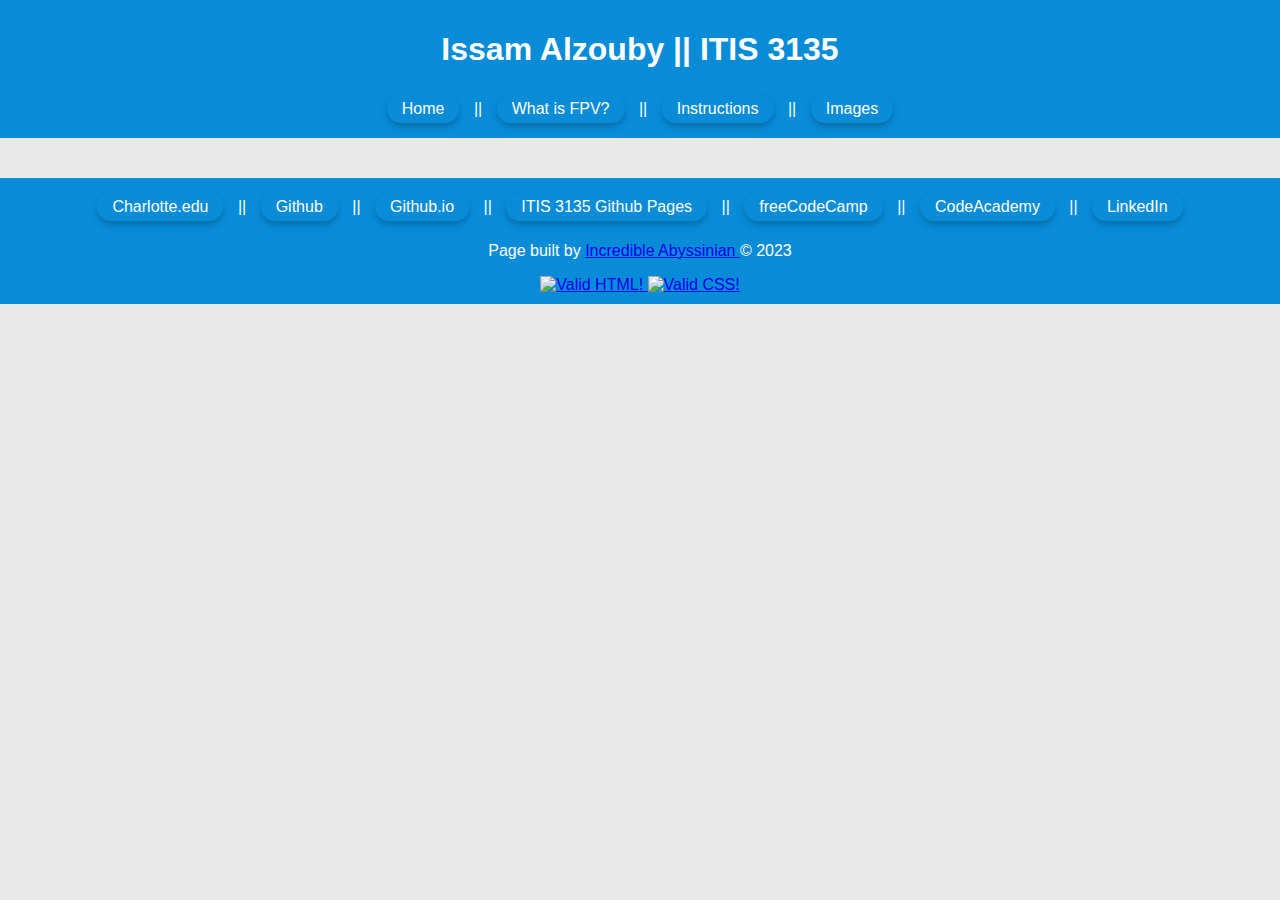
==== commit 3bcb991f: "push" ====
--- a/index.html
+++ b/index.html
@@ -1,2640 +1,229 @@
 <!DOCTYPE html>
-<html class="no-js" lang="en">
-
+<html lang="en">
 <head>
-    <meta charset="utf-8">
-    <meta http-equiv="x-ua-compatible" content="ie=edge">
-    <title>Bakerfresh - Cake Shop HTML Template</title>
-    <meta name="robots" content="noindex, follow" />
-    <meta name="description" content="">
-    <meta name="viewport" content="width=device-width, initial-scale=1, shrink-to-fit=no">
-    <!-- Favicon -->
-    <link rel="shortcut icon" type="image/x-icon" href="./assets/images/favicon.png">
-
-    <!-- CSS (Font, Vendor, Icon, Plugins & Style CSS files) -->
-
-    <!-- Font CSS -->
-    <link rel="preconnect" href="https://fonts.googleapis.com">
-    <link rel="preconnect" href="https://fonts.gstatic.com" crossorigin>
-    <link href="https://fonts.googleapis.com/css2?family=Allura&family=Handlee&family=Inter:wght@300;400;500;600;700&family=Comfortaa:wght@300;400;500;600;700&family=Montaga&family=Pacifico&family=Fredericka+the+Great&family=Playfair+Display:ital,wght@0,400;0,500;0,600;0,700;0,800;0,900;1,400;1,500;1,600;1,700;1,800;1,900&family=Yellowtail&display=swap" rel="stylesheet">
-
-    <!-- Vendor CSS (Bootstrap & Icon Font) -->
-    <link rel="stylesheet" href="./assets/css/vendor/bootstrap.min.css">
-    <link rel="stylesheet" href="./assets/css/vendor/lastudioicons.css">
-    <link rel="stylesheet" href="./assets/css/vendor/dliconoutline.css">
-
-    <!-- Plugins CSS (All Plugins Files) -->
-    <link rel="stylesheet" href="./assets/css/animate.min.css">
-    <link rel="stylesheet" href="./assets/css/swiper-bundle.min.css">
-    <link rel="stylesheet" href="./assets/css/ion.rangeSlider.min.css">
-    <link rel="stylesheet" href="./assets/css/lightgallery-bundle.min.css">
-    <link rel="stylesheet" href="./assets/css/magnific-popup.css">
-
-    <!-- Style CSS -->
-    <link rel="stylesheet" href="./assets/css/style.css">
+    <meta charset="UTF-8">
+    <meta name="viewport" content="width=device-width, initial-scale=1.0">
+    <link rel="stylesheet" >
+    <title>FPV Hobby</title>
+
+
+    <style>
+
+
+    body {
+      font-family: Arial, sans-serif;
+      margin: 0;
+      padding: 0;
+      background-color: #e8e8e8;
+  }
+
+  header {
+      background-color:#088cd8;
+      color: white;
+      text-align: center;
+      padding: 10px;
+  }
+
+  nav ul {
+      list-style: none;
+      padding: 0;
+  }
+
+  nav ul li {
+      display: inline;
+      margin-right: 20px;
+  }
+
+  nav ul li a {
+      text-decoration: none;
+      color: #333;
+  }
+
+  nav ul li a:hover {
+      color: #007bff;
+  }
+
+  main {
+      max-width: 800px;
+      margin: 0 auto;
+      padding: 20px;
+  }
+
+  section {
+      display: none;
+  }
+
+  footer {
+      background-color: #088cd8;
+      color: white;
+      text-align: center;
+      padding: 10px;
+  }
+    nav a {
+    display: inline-block;
+    padding: 5px 15px;
+    margin: 5px 10px;
+    text-decoration: none;
+    background-color: #088cd8;
+    color: #fff;
+    border-radius: 25px; 
+    box-shadow: 0 4px 6px rgba(0, 0, 0, 0.2); 
+    margin-right: 10px; 
+    margin-left: 10px;
+    transition: background-color 0.3s;
+}
+
+        nav a:hover {
+    background-color: #0077c0; 
+}
+
+
+.dropdown-content {
+    display: none;
+    position: absolute;
+    background-color: #f9f9f9;
+    min-width: 160px;
+    box-shadow: 0px 8px 16px 0px rgba(0, 0, 0, 0.2);
+    z-index: 1;
+    list-style: none;
+    padding: 0;
+    margin: 0;
+}
+
+.dropdown-content a {
+    padding: 10px 15px;
+    text-decoration: none;
+    display: block;
+    color: #333;
+}
+
+.dropdown-content a:hover {
+    background-color: #ddd;
+}
+
+.dropdown:hover .dropdown-content {
+    display: block;
+}
+
+.dropdown-content a.stuff,
+.dropdown-content a.midterm {
+    padding: 12px 16px;
+}
+.dropdown {
+    position: relative;
+    display: inline-block;
+}
+
+</style>
+
+
+
 
 </head>
-
 <body>
-
-    <!-- Header Start -->
-    <div class="header-section header-transparent header-sticky">
-        <div class="container position-relative">
-
-            <div class="row align-items-center">
-                <div class="col-lg-3 col-xl-3 col-7">
-                    <!-- Header Logo Start -->
-                    <div class="header-logo">
-                        <a href="index.html">
-                            <img class="white-logo" src="assets/images/logo-white.svg" width="229" height="62" alt="Logo">
-                        </a>
-                    </div>
-                    <!-- Header Logo End -->
-                </div>
-                <div class="col-lg-7 col-xl-6 d-none d-lg-block">
-                    <!-- Header Menu Start -->
-                    <div class="header-menu">
-                        <ul class="header-primary-menu d-flex justify-content-center">
-                            <li>
-                                <a href="#" class="menu-item-link active"><span>Home</span></a>
-                                <ul class="sub-menu">
-                                    <li><a class="sub-item-link" href="index.html"><span>Cake Shop 01</span></a></li>
-                                    <li><a class="sub-item-link" href="index-2.html"><span>Cake Shop 02</span></a></li>
-                                    <li><a class="sub-item-link" href="index-3.html"><span>Cake Shop 03</span></a></li>
-                                    <li><a class="sub-item-link" href="index-4.html"><span>Cake Shop 04</span></a></li>
-                                    <li><a class="sub-item-link" href="index-5.html"><span>Cake Shop 05</span></a></li>
-                                    <li><a class="sub-item-link" href="index-6.html"><span>Cake Shop 06</span></a></li>
-                                    <li><a class="sub-item-link" href="index-7.html"><span>Bread Shop</span></a></li>
-                                    <li><a class="sub-item-link" href="index-8.html"><span>Bread Shop 02</span></a></li>
-                                    <li><a class="sub-item-link" href="index-9.html"><span>Cake Shop Fullscreen</span></a></li>
-                                </ul>
-                            </li>
-                            <li class="position-static">
-                                <a class="menu-item-link" href="#"><span>Shop</span></a>
-                                <ul class="sub-menu sub-menu-mega">
-                                    <li class="mega-menu-item">
-                                        <ul>
-                                            <li class="mega-menu-item-title">Shop Layouts</li>
-                                            <li><a class="sub-item-link" href="shop-right-sidebar.html"><span>Shop Right Sidebar</span></a></li>
-                                            <li><a class="sub-item-link" href="shop-left-sidebar.html"><span>Shop Left Sidebar</span></a></li>
-                                            <li><a class="sub-item-link" href="shop.html"><span>Shop 4 Columns</span></a></li>
-                                            <li><a class="sub-item-link" href="shop-five-columns.html"><span>Shop 5 Columns</span></a></li>
-                                        </ul>
-                                    </li>
-                                    <li class="mega-menu-item">
-                                        <ul>
-                                            <li class="mega-menu-item-title">Product Types</li>
-                                            <li><a class="sub-item-link" href="single-product.html"><span>Product Simple</span></a></li>
-                                            <li><a class="sub-item-link" href="single-product-grouped.html"><span>Product Grouped</span></a></li>
-                                            <li><a class="sub-item-link" href="single-product-variable.html"><span>Product Variable</span></a></li>
-                                            <li><a class="sub-item-link" href="single-product-affiliate.html"><span>Product Affiliate</span></a></li>
-                                            <li><a class="sub-item-link" href="single-product-Custom.html"><span>Custom Layout</span></a></li>
-                                        </ul>
-                                    </li>
-                                    <li class="mega-menu-item">
-                                        <ul>
-                                            <li class="mega-menu-item-title">Others</li>
-                                            <li><a class="sub-item-link" href="shop-account.html"><span>My Account</span></a></li>
-                                            <li><a class="sub-item-link" href="shop-cart.html"><span>Cart</span></a></li>
-                                            <li><a class="sub-item-link" href="shop-wishlist.html"><span>Wishlist</span></a></li>
-                                            <li><a class="sub-item-link" href="shop-checkout.html"><span>Checkout</span></a></li>
-                                            <li><a class="sub-item-link" href="shop-compare.html"><span>Compare</span></a></li>
-                                            <li><a class="sub-item-link" href="shop-order-tracking.html"><span>Order Tracking</span></a></li>
-                                        </ul>
-                                    </li>
-                                    <li class="mega-menu-item banner-menu-content-wrap">
-                                        <ul>
-                                            <li>
-                                                <a href="shop.html">
-                                                    <img src="assets/images/product/featured-product-01.png" alt="Shop">
-                                                </a>
-                                            </li>
-                                        </ul>
-                                    </li>
-                                </ul>
-                            </li>
-                            <li><a class="menu-item-link" href="#"><span>Pages</span></a>
-                                <ul class="sub-menu">
-                                    <li><a class="sub-item-link" href="about.html"><span>About</span></a></li>
-                                    <li><a class="sub-item-link" href="contact.html"><span>Contact</span></a></li>
-                                    <li><a class="sub-item-link" href="contact-2.html"><span>Contact 2</span></a></li>
-                                    <li><a class="sub-item-link" href="our-chef.html"><span>Our Chef</span></a></li>
-                                    <li><a class="sub-item-link" href="faq.html"><span>FAQs</span></a></li>
-                                    <li><a class="sub-item-link" href="pricing.html"><span>Pricing Plans</span></a></li>
-                                    <li><a class="sub-item-link" href="404.html"><span>404 Not Found</span></a></li>
-                                    <li><a class="sub-item-link" href="coming-soon.html"><span>Coming Soon</span></a></li>
-                                </ul>
-                            </li>
-                            <li><a class="menu-item-link" href="#"><span>Blog</span></a>
-                                <ul class="sub-menu">
-                                    <li><a class="sub-item-link" href="blog-right-sidebar.html"><span>Blog Right Sidebar</span></a></li>
-                                    <li><a class="sub-item-link" href="blog-left-sidebar.html"><span>Blog Left Sidebar</span></a></li>
-                                    <li><a class="sub-item-link" href="blog-no-sidebar.html"><span>Blog No Sidebar</span></a></li>
-                                    <li><a class="sub-item-link" href="blog-grid-right-sidebar.html"><span>Blog Grid Right Sidebar</span></a></li>
-                                    <li><a class="sub-item-link" href="blog-grid-left-sidebar.html"><span>Blog Grid Left Sidebar</span></a></li>
-                                    <li><a class="sub-item-link" href="blog-grid-no-sidebar.html"><span>Blog Grid No Sidebar</span></a></li>
-                                    <li><a class="sub-item-link" href="blog-details-right-sidebar.html"><span>Blog Post Right Sidebar</span></a></li>
-                                    <li><a class="sub-item-link" href="blog-details-left-sidebar.html"><span>Blog Post Left Sidebar</span></a></li>
-                                    <li><a class="sub-item-link" href="blog-details.html"><span>Blog Details</span></a></li>
-                                </ul>
-                            </li>
-                            <li><a class="menu-item-link" href="contact.html"><span>Contact</span></a></li>
-                        </ul>
-                    </div>
-                    <!-- Header Menu End -->
-                </div>
-                <div class="col-lg-2 col-xl-3 col-5">
-                    <!-- Header Meta Start -->
-                    <div class="header-meta">
-                        <ul class="header-meta__action d-flex justify-content-end">
-                            <li><button class="action search-open"><i class="lastudioicon-zoom-1"></i></button></li>
-                            <li>
-                                <button class="action" data-bs-toggle="offcanvas" data-bs-target="#offcanvasCart">
-                                    <i class="lastudioicon-shopping-cart-2"></i>
-                                    <span class="position-absolute top-0 start-100 translate-middle badge rounded-pill bg-primary">3</span>
-                                </button>
-                            </li>
-                            <li><a class="action" href="shop-account.html"><i class="lastudioicon-single-01-2"></i></a></li>
-                            <li class="d-lg-none">
-                                <button class="action" data-bs-toggle="offcanvas" data-bs-target="#offcanvasMenu"><i class="lastudioicon-menu-8-1"></i></button>
-                            </li>
-                        </ul>
-                    </div>
-                    <!-- Header Meta End -->
-                </div>
+    <header>
+        <h1> Issam Alzouby || ITIS 3135</h1>
+        <nav>
+            <a href="#home">Home</a>
+            ||
+            <a href="#what">What is FPV?</a>
+            ||
+            <a href="#how">Instructions</a>
+           
+           
+            ||
+            <a href="#see">Images </a>
+            
+        </nav>
+    </header>
+
+    <main>
+        <section id="home">
+            <h2>Welcome to the FPV Adventure</h2>
+            <p>First-Person View (FPV) drone flying is a thrilling experience that puts you in the pilot's seat. Strap on your goggles, grab your remote, and get ready for an exhilarating journey through the skies.</p>
+    
+            <h3>Choosing the Right Gear</h3>
+            <p>Invest in high-quality FPV equipment:</p>
+            <ul>
+                <li><strong>FPV Drone:</strong> Select a drone with GPS, a stable frame, and a good camera.</li>
+                <li><strong>FPV Goggles:</strong> Get comfortable goggles for immersive flying.</li>
+                <li><strong>Remote Controller:</strong> Choose a reliable controller with precise controls.</li>
+            </ul>
+    
+            <h3>Making Drones Waterproof</h3>
+            <p>Don't let a little rain stop you. Apply conformal coating to waterproof your drone's electronics. Conformal paste forms a protective barrier, keeping your drone safe from moisture.</p>
+    
+            <h3>AI-Generated Images</h3>
+            <p>Enhance your FPV footage with AI-generated images:</p>
+            <ol>
+                <li>Use AI to edit and enhance your photos and videos.</li>
+                <li>Create stunning aerial panoramas with automated stitching.</li>
+                <li>Apply filters and effects to achieve professional-looking results.</li>
+            </ol>
+    
+        </section>
+
+        <section id="what">
+            <h2>What is FPV?</h2>
+            <p>FPV, or First-Person View, is a unique way to experience drone flying. When you put on FPV goggles, you see exactly what your drone sees. It's like having wings and exploring the world from the sky.</p>
+    
+        </section>
+
+        <section id="how">
+            <h2>Instructions</h2>
+            <p>Ready to take flight? Follow these steps to get started with FPV:</p>
+            <ol>
+                <li><strong>Choose a Safe Location:</strong> Find an open area away from obstacles.</li>
+                <li><strong>Pre-flight Check:</strong> Inspect your drone and gear for any issues.</li>
+                <li><strong>Calibrate:</strong> Calibrate your drone's compass and GPS.</li>
+                <li><strong>Strap In:</strong> Put on your FPV goggles and secure your remote.</li>
+                <li><strong>Take Off:</strong> Lift off and explore the skies!</li>
+            </ol>
+    
+        </section>
+
+        <section id="see">
+            <h2>Images</h2>
+            <p>Experience the beauty of FPV through stunning images captured by enthusiasts:</p>
+    
+            <div class="image-gallery">
+                <img src="images/fpv1.jpg" alt="FPV Image 1">
+                <img src="images/fpv2.jpg" alt="FPV Image 2">
+                <img src="images/fpv3.jpg" alt="FPV Image 3">
+                <img src="images/fpv4.jpg" alt="FPV Image 4">
             </div>
-
-        </div>
-    </div>
-    <!-- Header End -->
-
-    <!-- Search Start  -->
-    <div class="search-popup position-fixed top-0 start-0 w-100 h-100 d-flex align-items-center justify-content-center p-6 bg-black bg-opacity-75">
-        <div class="search-popup__form position-relative">
-            <form action="#">
-                <input class="search-popup__field border-0 border-bottom bg-transparent text-white w-100 tra py-3" type="text" placeholder="Search…">
-                <button class="search-popup__icon text-white border-0 bg-transparent position-absolute top-50 end-0 translate-middle-y"><i class="lastudioicon-zoom-1"></i></button>
-            </form>
-        </div>
-        <button class="search-popup__close position-absolute top-0 end-0 m-8 p-3 lh-1 border-0 text-white fs-4"><i class="lastudioicon-e-remove"></i></button>
-    </div>
-    <!-- Search End -->
-
-    <!-- offcanvas Menu Start -->
-    <div class="offcanvas offcanvas-end offcanvas-menu bg-secondary" id="offcanvasMenu">
-        <div class="offcanvas-header justify-content-end">
-            <button type="button" class="btn-close text-white" data-bs-dismiss="offcanvas"><i class="lastudioicon-e-remove"></i></button>
-        </div>
-        <div class="offcanvas-body">
-            <ul class="mobile-primary-menu">
-                <li>
-                    <a href="#" class="menu-item-link active"><span>Home</span></a>
-                    <ul class="sub-menu">
-                        <li><a class="sub-item-link" href="index.html"><span>Cake Shop 01</span></a></li>
-                        <li><a class="sub-item-link" href="index-2.html"><span>Cake Shop 02</span></a></li>
-                        <li><a class="sub-item-link" href="index-3.html"><span>Cake Shop 03</span></a></li>
-                        <li><a class="sub-item-link" href="index-4.html"><span>Cake Shop 04</span></a></li>
-                        <li><a class="sub-item-link" href="index-5.html"><span>Cake Shop 05</span></a></li>
-                        <li><a class="sub-item-link" href="index-6.html"><span>Cake Shop 06</span></a></li>
-                        <li><a class="sub-item-link" href="index-7.html"><span>Bread Shop</span></a></li>
-                        <li><a class="sub-item-link" href="index-8.html"><span>Bread Shop 02</span></a></li>
-                        <li><a class="sub-item-link" href="index-9.html"><span>Cake Shop Fullscreen</span></a></li>
-                    </ul>
-                </li>
-                <li class="position-static">
-                    <a class="menu-item-link" href="#"><span>Shop</span></a>
-                    <ul class="sub-menu sub-menu-mega">
-                        <li class="mega-menu-item">
-                            <ul>
-                                <li class="mega-menu-item-title">Shop Layouts</li>
-                                <li><a class="sub-item-link" href="shop-right-sidebar.html"><span>Shop Right Sidebar</span></a></li>
-                                <li><a class="sub-item-link" href="shop-left-sidebar.html"><span>Shop Left Sidebar</span></a></li>
-                                <li><a class="sub-item-link" href="shop.html"><span>Shop 4 Columns</span></a></li>
-                                <li><a class="sub-item-link" href="shop-five-columns.html"><span>Shop 5 Columns</span></a></li>
-                            </ul>
-                        </li>
-                        <li class="mega-menu-item">
-                            <ul>
-                                <li class="mega-menu-item-title">Product Types</li>
-                                <li><a class="sub-item-link" href="single-product.html"><span>Product Simple</span></a></li>
-                                <li><a class="sub-item-link" href="single-product-grouped.html"><span>Product Grouped</span></a></li>
-                                <li><a class="sub-item-link" href="single-product-variable.html"><span>Product Variable</span></a></li>
-                                <li><a class="sub-item-link" href="single-product-affiliate.html"><span>Product Affiliate</span></a></li>
-                                <li><a class="sub-item-link" href="single-product-Custom.html"><span>Custom Layout</span></a></li>
-                            </ul>
-                        </li>
-                        <li class="mega-menu-item">
-                            <ul>
-                                <li class="mega-menu-item-title">Others</li>
-                                <li><a class="sub-item-link" href="shop-account.html"><span>My Account</span></a></li>
-                                <li><a class="sub-item-link" href="shop-cart.html"><span>Cart</span></a></li>
-                                <li><a class="sub-item-link" href="shop-wishlist.html"><span>Wishlist</span></a></li>
-                                <li><a class="sub-item-link" href="shop-checkout.html"><span>Checkout</span></a></li>
-                                <li><a class="sub-item-link" href="shop-compare.html"><span>Compare</span></a></li>
-                                <li><a class="sub-item-link" href="shop-order-tracking.html"><span>Order Tracking</span></a></li>
-                            </ul>
-                        </li>
-                        <li class="mega-menu-item banner-menu-content-wrap">
-                            <ul>
-                                <li>
-                                    <a href="shop.html">
-                                        <img src="assets/images/product/featured-product-01.png" alt="Shop">
-                                    </a>
-                                </li>
-                            </ul>
-                        </li>
-                    </ul>
-                </li>
-                <li><a class="menu-item-link" href="#"><span>Pages</span></a>
-                    <ul class="sub-menu">
-                        <li><a class="sub-item-link" href="about.html"><span>About</span></a></li>
-                        <li><a class="sub-item-link" href="contact.html"><span>Contact</span></a></li>
-                        <li><a class="sub-item-link" href="contact-2.html"><span>Contact 2</span></a></li>
-                        <li><a class="sub-item-link" href="our-chef.html"><span>Our Chef</span></a></li>
-                        <li><a class="sub-item-link" href="faq.html"><span>FAQs</span></a></li>
-                        <li><a class="sub-item-link" href="pricing.html"><span>Pricing Plans</span></a></li>
-                        <li><a class="sub-item-link" href="404.html"><span>404 Not Found</span></a></li>
-                        <li><a class="sub-item-link" href="coming-soon.html"><span>Coming Soon</span></a></li>
-                    </ul>
-                </li>
-                <li><a class="menu-item-link" href="#"><span>Blog</span></a>
-                    <ul class="sub-menu">
-                        <li><a class="sub-item-link" href="blog-right-sidebar.html"><span>Blog Right Sidebar</span></a></li>
-                        <li><a class="sub-item-link" href="blog-left-sidebar.html"><span>Blog Left Sidebar</span></a></li>
-                        <li><a class="sub-item-link" href="blog-no-sidebar.html"><span>Blog No Sidebar</span></a></li>
-                        <li><a class="sub-item-link" href="blog-grid-right-sidebar.html"><span>Blog Grid Right Sidebar</span></a></li>
-                        <li><a class="sub-item-link" href="blog-grid-left-sidebar.html"><span>Blog Grid Left Sidebar</span></a></li>
-                        <li><a class="sub-item-link" href="blog-grid-no-sidebar.html"><span>Blog Grid No Sidebar</span></a></li>
-                        <li><a class="sub-item-link" href="blog-details-right-sidebar.html"><span>Blog Post Right Sidebar</span></a></li>
-                        <li><a class="sub-item-link" href="blog-details-left-sidebar.html"><span>Blog Post Left Sidebar</span></a></li>
-                        <li><a class="sub-item-link" href="blog-details.html"><span>Blog Details</span></a></li>
-                    </ul>
-                </li>
-                <li><a class="menu-item-link" href="contact.html"><span>Contact</span></a></li>
-            </ul>
-            <ul class="hotline-wrapper offcanvas-hotline">
-                <li>
-                    <div class="hotline">
-                        <i class="lastudioicon lastudioicon-support248"></i>
-                        <div class="hotline-content">
-                            <span class="hotline-text">Hotline</span>
-                            <a class="hotline-link" href="tel:0123456789">(012) 345-6789</a>
-                        </div>
-                    </div>
-                </li>
-                <li>
-                    <div class="hotline">
-                        <i class="lastudioicon lastudioicon-pin-check"></i>
-                        <div class="hotline-content">
-                            <span class="hotline-text">Store Location</span>
-                            <a class="hotline-link" href="#/">6391 Elgin St. Celina, Delaware 10299</a>
-                        </div>
-                    </div>
-                </li>
-            </ul>
-        </div>
-    </div>
-    <!-- offcanvas Menu End -->
-
-    <!-- Offcanvas Cart Start  -->
-    <div class="offcanvas offcanvas-end offcanvas-cart" id="offcanvasCart">
-
-        <div class="offcanvas-header">
-            <h4 class="offcanvas-title">My Cart</h4>
-            <button type="button" class="btn-close text-secondary" data-bs-dismiss="offcanvas"><i class="lastudioicon lastudioicon-e-remove"></i></button>
-        </div>
-
-        <div class="offcanvas-body">
-            <!-- Offcanvas Cart Items Start  -->
-            <ul class="offcanvas-cart-items">
-                <li>
-                    <!-- Mini Cart Item Start  -->
-                    <div class="mini-cart-item">
-                        <a href="#/" class="mini-cart-item__remove"><i class="lastudioicon lastudioicon-e-remove"></i></a>
-                        <div class="mini-cart-item__thumbnail">
-                            <a href="single-product.html"><img width="70" height="88" src="assets/images/mini-cart/cart-1.png" alt="Cart"></a>
-                        </div>
-                        <div class="mini-cart-item__content">
-                            <h6 class="mini-cart-item__title"><a href="single-product.html">Macaron Cake</a></h6>
-                            <span class="mini-cart-item__quantity">1 × $4.99</span>
-                        </div>
-                    </div>
-                    <!-- Mini Cart Item End  -->
-                </li>
-                <li>
-                    <!-- Mini Cart Item Start  -->
-                    <div class="mini-cart-item">
-                        <a href="#/" class="mini-cart-item__remove"><i class="lastudioicon lastudioicon-e-remove"></i></a>
-                        <div class="mini-cart-item__thumbnail">
-                            <a href="single-product.html"><img width="70" height="88" src="assets/images/mini-cart/cart-2.png" alt="Cart"></a>
-                        </div>
-                        <div class="mini-cart-item__content">
-                            <h6 class="mini-cart-item__title"><a href="single-product.html">Cream Muffin</a></h6>
-                            <span class="mini-cart-item__quantity">1 × $4.99</span>
-                        </div>
-                    </div>
-                    <!-- Mini Cart Item End  -->
-                </li>
-                <li>
-                    <!-- Mini Cart Item Start  -->
-                    <div class="mini-cart-item">
-                        <a href="#/" class="mini-cart-item__remove"><i class="lastudioicon lastudioicon-e-remove"></i></a>
-                        <div class="mini-cart-item__thumbnail">
-                            <a href="single-product.html"><img width="70" height="88" src="assets/images/mini-cart/cart-3.png" alt="Cart"></a>
-                        </div>
-                        <div class="mini-cart-item__content">
-                            <h6 class="mini-cart-item__title"><a href="single-product.html">Brownie</a></h6>
-                            <span class="mini-cart-item__quantity">1 × $4.99</span>
-                        </div>
-                    </div>
-                    <!-- Mini Cart Item End  -->
-                </li>
-                <li>
-                    <!-- Mini Cart Item Start  -->
-                    <div class="mini-cart-item">
-                        <a href="#/" class="mini-cart-item__remove"><i class="lastudioicon lastudioicon-e-remove"></i></a>
-                        <div class="mini-cart-item__thumbnail">
-                            <a href="single-product.html"><img width="70" height="88" src="assets/images/mini-cart/cart-4.png" alt="Cart"></a>
-                        </div>
-                        <div class="mini-cart-item__content">
-                            <h6 class="mini-cart-item__title"><a href="single-product.html">Chocolate Muffin</a></h6>
-                            <span class="mini-cart-item__quantity">1 × $4.99</span>
-                        </div>
-                    </div>
-                    <!-- Mini Cart Item End  -->
-                </li>
-                <li>
-                    <!-- Mini Cart Item Start  -->
-                    <div class="mini-cart-item">
-                        <a href="#/" class="mini-cart-item__remove"><i class="lastudioicon lastudioicon-e-remove"></i></a>
-                        <div class="mini-cart-item__thumbnail">
-                            <a href="single-product.html"><img width="70" height="88" src="assets/images/mini-cart/cart-5.png" alt="Cart"></a>
-                        </div>
-                        <div class="mini-cart-item__content">
-                            <h6 class="mini-cart-item__title"><a href="single-product.html">No-bake chocolate</a></h6>
-                            <span class="mini-cart-item__quantity">1 × $4.99</span>
-                        </div>
-                    </div>
-                    <!-- Mini Cart Item End  -->
-                </li>
-            </ul>
-            <!-- Offcanvas Cart Items End  -->
-        </div>
-
-        <div class="offcanvas-footer d-flex flex-column gap-4">
-
-            <!-- Mini Cart Total End  -->
-            <div class="mini-cart-totla">
-                <span class="label">Subtotal:</span>
-                <span class="value">$24.95</span>
-            </div>
-            <!-- Mini Cart Total End  -->
-
-            <!-- Mini Cart Button End  -->
-            <div class="mini-cart-btn d-flex flex-column gap-2">
-                <a class="d-block btn btn-secondary btn-hover-primary" href="#">View cart</a>
-                <a class="d-block btn btn-secondary btn-hover-primary" href="#">Checkout</a>
-            </div>
-            <!-- Mini Cart Button End  -->
-
-        </div>
-
-    </div>
-    <!-- Offcanvas Cart End -->
-
-    <!-- Slider Section Strat -->
-    <div class="slider-section slider-active overflow-hidden">
-        <div class="swiper">
-            <div class="swiper-wrapper">
-
-                <!-- Single Slider Start -->
-                <div class="swiper-slide single-slider animation-style-01" style="background-image: url(assets/images/slider/slider-01.jpg);">
-                    <div class="container">
-
-                        <!-- Slider Content Start -->
-                        <div class="slider-content text-center mx-auto">
-                            <img class="slider-content__shape" width="95" height="108" src="assets/images/slider/shape-01.png" alt="Shape">
-                            <h1 class="slider-content__title text-white">Bring The Best Experience </h1>
-                            <a class="slider-content__btn btn btn-primary btn-hover-black" href="single-product.html">Order Now </a>
-                        </div>
-                        <!-- Slider Content Start -->
-
-                    </div>
-                </div>
-                <!-- Single Slider End -->
-
-                <!-- Single Slider Start -->
-                <div class="swiper-slide single-slider animation-style-01" style="background-image: url(assets/images/slider/slider-02.jpg);">
-                    <div class="container">
-
-                        <!-- Slider Content Start -->
-                        <div class="slider-content text-center custom-ms-01">
-                            <img class="slider-content__shape" width="95" height="62" src="assets/images/slider/shape-02.png" alt="Shape">
-                            <h1 class="slider-content__title text-white">Taste That Lasts Forever </h1>
-                            <a class="slider-content__btn btn btn-primary btn-hover-black" href="single-product.html">Order Now </a>
-                        </div>
-                        <!-- Slider Content Start -->
-
-                    </div>
-                </div>
-                <!-- Single Slider End -->
-
-            </div>
-            <div class="swiper-pagination"></div>
-        </div>
-    </div>
-    <!-- Slider Section End -->
-
-    <!-- Product Section Strat -->
-    <div class="section-padding-01">
-        <div class="container">
-
-            <!-- Section Title Strat -->
-            <div class="section-title text-center max-width-720 mx-auto">
-                <h2 class="section-title__title">FOR A SWEET DAY</h2>
-                <p>Nulla Lorem mollit cupidatat irure. Laborum magna nulla duis ullamco cillum dolor. Voluptate exercitation incididunt</p>
-            </div>
-            <!-- Section Title End -->
-
-            <div class="row g-6 gx-lg-10">
-                <div class="col-lg-4 col-md-6">
-                    <!-- Product Item Start -->
-                    <div class="product-item border text-center">
-                        <div class="product-item__badge">Hot</div>
-                        <div class="product-item__image">
-                            <a href="single-product.html"><img width="350" height="350" src="assets/images/product/product-1.jpg" alt="Product"></a>
-                            <ul class="product-item__meta meta-middle">
-                                <li class="product-item__meta-action"><a class="labtn-icon-quickview" href="#" data-bs-tooltip="tooltip" data-bs-placement="top" title="Quick View" data-bs-toggle="modal" data-bs-target="#exampleProductModal"></a></li>
-                                <li class="product-item__meta-action"><a class="labtn-icon-cart" href="#/" data-bs-tooltip="tooltip" data-bs-placement="top" title="Select options" data-bs-toggle="modal" data-bs-target="#modalCart"></a></li>
-                                <li class="product-item__meta-action"><a class="labtn-icon-wishlist" href="#/" data-bs-tooltip="tooltip" data-bs-placement="top" title="Add to wishlist" data-bs-toggle="modal" data-bs-target="#modalWishlist"></a></li>
-                                <li class="product-item__meta-action"><a class="labtn-icon-compare" href="#/" data-bs-tooltip="tooltip" data-bs-placement="top" title="Add to compare" data-bs-toggle="modal" data-bs-target="#modalCompare"></a></li>
-                            </ul>
-                        </div>
-                        <div class="product-item__content pb-3">
-                            <h5 class="product-item__title"><a href="single-product.html">Italian Loaf</a></h5>
-                            <span class="product-item__price fs-2">$4.99</span>
-                            <a href="single-product.html" class="product-item__arrow"><img width="40" height="15" src="assets/images/arrow.svg" alt="arrow"></a>
-                        </div>
-                    </div>
-                    <!-- Product Item End -->
-                </div>
-                <div class="col-lg-4 col-md-6">
-                    <!-- Product Item Start -->
-                    <div class="product-item border text-center">
-                        <div class="d-none">Hot</div>
-                        <div class="product-item__image">
-                            <a href="single-product.html"><img width="350" height="350" src="assets/images/product/product-2.jpg" alt="Product"></a>
-                            <ul class="product-item__meta meta-middle">
-                                <li class="product-item__meta-action"><a class="labtn-icon-quickview" href="#" data-bs-tooltip="tooltip" data-bs-placement="top" title="Quick View" data-bs-toggle="modal" data-bs-target="#exampleProductModal"></a></li>
-                                <li class="product-item__meta-action"><a class="labtn-icon-cart" href="#/" data-bs-tooltip="tooltip" data-bs-placement="top" title="Select options" data-bs-toggle="modal" data-bs-target="#modalCart"></a></li>
-                                <li class="product-item__meta-action"><a class="labtn-icon-wishlist" href="#/" data-bs-tooltip="tooltip" data-bs-placement="top" title="Add to wishlist" data-bs-toggle="modal" data-bs-target="#modalWishlist"></a></li>
-                                <li class="product-item__meta-action"><a class="labtn-icon-compare" href="#/" data-bs-tooltip="tooltip" data-bs-placement="top" title="Add to compare" data-bs-toggle="modal" data-bs-target="#modalCompare"></a></li>
-                            </ul>
-                        </div>
-                        <div class="product-item__content pb-3">
-                            <h5 class="product-item__title"><a href="single-product.html">Croissant Italy Cake</a></h5>
-                            <span class="product-item__price fs-2">$5.00</span>
-                            <a href="single-product.html" class="product-item__arrow"><img width="40" height="15" src="assets/images/arrow.svg" alt="arrow"></a>
-                        </div>
-                    </div>
-                    <!-- Product Item End -->
-                </div>
-                <div class="col-lg-4 col-md-6">
-                    <!-- Product Item Start -->
-                    <div class="product-item border text-center">
-                        <div class="d-none">Hot</div>
-                        <div class="product-item__image">
-                            <a href="single-product.html"><img width="350" height="350" src="assets/images/product/product-3.jpg" alt="Product"></a>
-                            <ul class="product-item__meta meta-middle">
-                                <li class="product-item__meta-action"><a class="labtn-icon-quickview" href="#" data-bs-tooltip="tooltip" data-bs-placement="top" title="Quick View" data-bs-toggle="modal" data-bs-target="#exampleProductModal"></a></li>
-                                <li class="product-item__meta-action"><a class="labtn-icon-cart" href="#/" data-bs-tooltip="tooltip" data-bs-placement="top" title="Select options" data-bs-toggle="modal" data-bs-target="#modalCart"></a></li>
-                                <li class="product-item__meta-action"><a class="labtn-icon-wishlist" href="#/" data-bs-tooltip="tooltip" data-bs-placement="top" title="Add to wishlist" data-bs-toggle="modal" data-bs-target="#modalWishlist"></a></li>
-                                <li class="product-item__meta-action"><a class="labtn-icon-compare" href="#/" data-bs-tooltip="tooltip" data-bs-placement="top" title="Add to compare" data-bs-toggle="modal" data-bs-target="#modalCompare"></a></li>
-                            </ul>
-                        </div>
-                        <div class="product-item__content pb-3">
-                            <h5 class="product-item__title"><a href="single-product.html">Chocolate Muffin</a></h5>
-                            <span class="product-item__price fs-2">$7.55</span>
-                            <a href="single-product.html" class="product-item__arrow"><img width="40" height="15" src="assets/images/arrow.svg" alt="arrow"></a>
-                        </div>
-                    </div>
-                    <!-- Product Item End -->
-                </div>
-            </div>
-
-        </div>
-    </div>
-    <!-- Product Section End -->
-
-    <!-- Call to Action Section Strat -->
-    <div class="call-to-action" style="background-image: url(assets/images/call-to-action-bg.jpg);">
-        <div class="container">
-
-            <div class="row align-items-center gy-8 gx-0">
-                <div class="col-lg-6">
-                    <!-- Call to Action box Strat -->
-                    <div class="call-to-action-box">
-                        <h3 class="call-to-action-box__title text-white"><span>Come with us</span></h3>
-                        <ul class="call-to-action-box__list text-white">
-                            <li>Aliquam pulvinar vestibulum blandit. Donec sed nisl libero. Fusce dignissim <u>luctus sem eu dapibus.</u></li>
-                            <li>Pellentesque vulputate quam a quam volutpat, sed ullamcorper erat commodo. Vestibulum sit amet ipsum vitae mauris mattis vulputate lacinia nec neque.</li>
-                        </ul>
-                    </div>
-                    <!-- Call to Action box End -->
-                </div>
-                <div class="col-lg-6">
-                    <!-- Call to Action box Start -->
-                    <div class="call-to-action-more text-center position-relative">
-                        <a class="call-to-action-more__arrow text-white lh-1" href="contact.html"><i class="lastudioicon-arrow-right"></i></a>
-
-                        <div class="position-absolute top-50 start-50 translate-middle">
-                            <img class="call-to-action-more__svg" src="assets/images/svg-text.svg" alt="Svg Text">
-                        </div>
-                    </div>
-                    <!-- Call to Action box End -->
-                </div>
-            </div>
-
-
-        </div>
-    </div>
-    <!-- Call to Action Section End -->
-
-    <!-- Brand Section Strat -->
-    <div class="brand-section">
-        <div class="container">
-
-            <!-- Brand Action Strat -->
-            <div class="brand-active">
-                <div class="swiper">
-                    <div class="swiper-wrapper align-items-center">
-
-                        <!-- Brand Item Strat -->
-                        <div class="swiper-slide brand-item">
-                            <img src="assets/images/brand/partner-1.png" alt="Brand">
-                        </div>
-                        <!-- Brand Item End -->
-
-                        <!-- Brand Item Strat -->
-                        <div class="swiper-slide brand-item">
-                            <img src="assets/images/brand/partner-2.png" alt="Brand">
-                        </div>
-                        <!-- Brand Item End -->
-
-                        <!-- Brand Item Strat -->
-                        <div class="swiper-slide brand-item">
-                            <img src="assets/images/brand/partner-3.png" alt="Brand">
-                        </div>
-                        <!-- Brand Item End -->
-
-                        <!-- Brand Item Strat -->
-                        <div class="swiper-slide brand-item">
-                            <img src="assets/images/brand/partner-4.png" alt="Brand">
-                        </div>
-                        <!-- Brand Item End -->
-
-                        <!-- Brand Item Strat -->
-                        <div class="swiper-slide brand-item">
-                            <img src="assets/images/brand/partner-5.png" alt="Brand">
-                        </div>
-                        <!-- Brand Item End -->
-
-                    </div>
-                </div>
-            </div>
-            <!-- Brand Action End -->
-
-        </div>
-    </div>
-    <!-- Brand Section End -->
-
-    <!-- Banner Section Strat -->
-    <div class="banner-section">
-        <div class="row row-cols-1 row-cols-md-2 g-0">
-            <div class="col">
-                <!-- Banner Item Strat -->
-                <a href="shop.html" class="banner-item" style="background-image: url(assets/images/banner-01.jpg);">
-                    <div class="banner-item__content">
-                        <h3 class="banner-item__title text-white">Cupcake</h3>
-                        <span class="banner-item__btn text-white">Shop Now</span>
-                    </div>
-                    <div class="banner-item__badge text-white">01.</div>
-                </a>
-                <!-- Banner Item End -->
-            </div>
-            <div class="col">
-                <!-- Banner Item Strat -->
-                <a href="shop.html" class="banner-item" style="background-image: url(assets/images/banner-02.jpg);">
-                    <div class="banner-item__content">
-                        <h3 class="banner-item__title text-white">Pastry</h3>
-                        <span class="banner-item__btn text-white">Shop Now</span>
-                    </div>
-                    <div class="banner-item__badge text-white">01.</div>
-                </a>
-                <!-- Banner Item End -->
-            </div>
-            <div class="col">
-                <!-- Banner Item Strat -->
-                <a href="shop.html" class="banner-item" style="background-image: url(assets/images/banner-03.jpg);">
-                    <div class="banner-item__content">
-                        <h3 class="banner-item__title text-white">Muffin</h3>
-                        <span class="banner-item__btn text-white">Shop Now</span>
-                    </div>
-                    <div class="banner-item__badge text-white">01.</div>
-                </a>
-                <!-- Banner Item End -->
-            </div>
-            <div class="col">
-                <!-- Banner Item Strat -->
-                <a href="shop.html" class="banner-item" style="background-image: url(assets/images/banner-04.jpg);">
-                    <div class="banner-item__content">
-                        <h3 class="banner-item__title text-white">Waffle</h3>
-                        <span class="banner-item__btn text-white">Shop Now</span>
-                    </div>
-                    <div class="banner-item__badge text-white">01.</div>
-                </a>
-                <!-- Banner Item End -->
-            </div>
-        </div>
-    </div>
-    <!-- Banner Section End -->
-
-    <!-- Product Section End -->
-    <div class="section-padding-01">
-
-        <div class="container">
-            <!-- Section Title Strat -->
-            <div class="section-title text-center max-width-720 mx-auto">
-                <h2 class="section-title__title">OUR PRODUCTS</h2>
-                <p>Nulla Lorem mollit cupidatat irure. Laborum magna nulla duis ullamco cillum dolor. Voluptate exercitation incididunt</p>
-            </div>
-            <!-- Section Title End -->
-
-            <!-- Product Tab Menu Strat -->
-            <div class="product-tab-menu pb-8">
-                <ul class="nav justify-content-center">
-                    <li><button class="active" data-bs-toggle="tab" data-bs-target="#tab1">All</button></li>
-                    <li><button data-bs-toggle="tab" data-bs-target="#tab2">Cupcake</button></li>
-                    <li><button data-bs-toggle="tab" data-bs-target="#tab3">Pastry</button></li>
-                    <li><button data-bs-toggle="tab" data-bs-target="#tab4">Muffin</button></li>
-                    <li><button data-bs-toggle="tab" data-bs-target="#tab5">Waffle</button></li>
-                    <li><button data-bs-toggle="tab" data-bs-target="#tab6">Tart</button></li>
-                </ul>
-            </div>
-            <!-- Product Tab Menu End -->
-
-            <div class="tab-content">
-                <div class="tab-pane fade show active" id="tab1">
-                    <div class="row row-cols-lg-4 row-cols-sm-2 row-cols-1 mb-n50">
-                        <div class="col mb-50">
-                            <!-- Product Item Start -->
-                            <div class="product-item text-center">
-                                <div class="product-item__badge">Hot</div>
-                                <div class="product-item__image border w-100">
-                                    <a href="single-product.html"><img width="350" height="350" src="assets/images/product/product-8-500x625.jpg" alt="Product"></a>
-                                    <ul class="product-item__meta">
-                                        <li class="product-item__meta-action">
-                                            <a class="shadow-1 labtn-icon-quickview" href="#/" data-bs-tooltip="tooltip" data-bs-placement="top" title="Quick View" data-bs-toggle="modal" data-bs-target="#exampleProductModal"></a>
-                                        </li>
-                                        <li class="product-item__meta-action">
-                                            <a class="shadow-1 labtn-icon-cart" href="#/" data-bs-tooltip="tooltip" data-bs-placement="top" title="Add to Cart" data-bs-toggle="modal" data-bs-target="#modalCart"></a>
-                                        </li>
-                                        <li class="product-item__meta-action">
-                                            <a class="shadow-1 labtn-icon-wishlist" href="#/" data-bs-tooltip="tooltip" data-bs-placement="top" title="Add to wishlist" data-bs-toggle="modal" data-bs-target="#modalWishlist"></a>
-                                        </li>
-                                        <li class="product-item__meta-action">
-                                            <a class="shadow-1 labtn-icon-compare" href="#/" data-bs-tooltip="tooltip" data-bs-placement="top" title="Add to compare" data-bs-toggle="modal" data-bs-target="#modalCompare"></a>
-                                        </li>
-                                    </ul>
-                                </div>
-                                <div class="product-item__content pt-5">
-                                    <h5 class="product-item__title"><a href="single-product.html">Brownie</a></h5>
-                                    <span class="product-item__price">$4.99</span>
-                                </div>
-                            </div>
-                            <!-- Product Item End -->
-                        </div>
-                        <div class="col mb-50">
-                            <!-- Product Item Start -->
-                            <div class="product-item text-center">
-                                <div class="product-item__badge d-none">@@badge</div>
-                                <div class="product-item__image border w-100">
-                                    <a href="single-product.html"><img width="350" height="350" src="assets/images/product/product-7-500x625.jpg" alt="Product"></a>
-                                    <ul class="product-item__meta">
-                                        <li class="product-item__meta-action">
-                                            <a class="shadow-1 labtn-icon-quickview" href="#/" data-bs-tooltip="tooltip" data-bs-placement="top" title="Quick View" data-bs-toggle="modal" data-bs-target="#exampleProductModal"></a>
-                                        </li>
-                                        <li class="product-item__meta-action">
-                                            <a class="shadow-1 labtn-icon-cart" href="#/" data-bs-tooltip="tooltip" data-bs-placement="top" title="Add to Cart" data-bs-toggle="modal" data-bs-target="#modalCart"></a>
-                                        </li>
-                                        <li class="product-item__meta-action">
-                                            <a class="shadow-1 labtn-icon-wishlist" href="#/" data-bs-tooltip="tooltip" data-bs-placement="top" title="Add to wishlist" data-bs-toggle="modal" data-bs-target="#modalWishlist"></a>
-                                        </li>
-                                        <li class="product-item__meta-action">
-                                            <a class="shadow-1 labtn-icon-compare" href="#/" data-bs-tooltip="tooltip" data-bs-placement="top" title="Add to compare" data-bs-toggle="modal" data-bs-target="#modalCompare"></a>
-                                        </li>
-                                    </ul>
-                                </div>
-                                <div class="product-item__content pt-5">
-                                    <h5 class="product-item__title"><a href="single-product.html">Red Velvet</a></h5>
-                                    <span class="product-item__price">$5.00</span>
-                                </div>
-                            </div>
-                            <!-- Product Item End -->
-                        </div>
-                        <div class="col mb-50">
-                            <!-- Product Item Start -->
-                            <div class="product-item text-center">
-                                <div class="product-item__badge d-none">@@badge</div>
-                                <div class="product-item__image border w-100">
-                                    <a href="single-product.html"><img width="350" height="350" src="assets/images/product/product-6-500x625.jpg" alt="Product"></a>
-                                    <ul class="product-item__meta">
-                                        <li class="product-item__meta-action">
-                                            <a class="shadow-1 labtn-icon-quickview" href="#/" data-bs-tooltip="tooltip" data-bs-placement="top" title="Quick View" data-bs-toggle="modal" data-bs-target="#exampleProductModal"></a>
-                                        </li>
-                                        <li class="product-item__meta-action">
-                                            <a class="shadow-1 labtn-icon-cart" href="#/" data-bs-tooltip="tooltip" data-bs-placement="top" title="Add to Cart" data-bs-toggle="modal" data-bs-target="#modalCart"></a>
-                                        </li>
-                                        <li class="product-item__meta-action">
-                                            <a class="shadow-1 labtn-icon-wishlist" href="#/" data-bs-tooltip="tooltip" data-bs-placement="top" title="Add to wishlist" data-bs-toggle="modal" data-bs-target="#modalWishlist"></a>
-                                        </li>
-                                        <li class="product-item__meta-action">
-                                            <a class="shadow-1 labtn-icon-compare" href="#/" data-bs-tooltip="tooltip" data-bs-placement="top" title="Add to compare" data-bs-toggle="modal" data-bs-target="#modalCompare"></a>
-                                        </li>
-                                    </ul>
-                                </div>
-                                <div class="product-item__content pt-5">
-                                    <h5 class="product-item__title"><a href="single-product.html">Cream Muffin</a></h5>
-                                    <span class="product-item__price">$7.55</span>
-                                </div>
-                            </div>
-                            <!-- Product Item End -->
-                        </div>
-                        <div class="col mb-50">
-                            <!-- Product Item Start -->
-                            <div class="product-item text-center">
-                                <div class="product-item__badge d-none">@@badge</div>
-                                <div class="product-item__image border w-100">
-                                    <a href="single-product.html"><img width="350" height="350" src="assets/images/product/product-5-500x625.jpg" alt="Product"></a>
-                                    <ul class="product-item__meta">
-                                        <li class="product-item__meta-action">
-                                            <a class="shadow-1 labtn-icon-quickview" href="#/" data-bs-tooltip="tooltip" data-bs-placement="top" title="Quick View" data-bs-toggle="modal" data-bs-target="#exampleProductModal"></a>
-                                        </li>
-                                        <li class="product-item__meta-action">
-                                            <a class="shadow-1 labtn-icon-cart" href="#/" data-bs-tooltip="tooltip" data-bs-placement="top" title="Add to Cart" data-bs-toggle="modal" data-bs-target="#modalCart"></a>
-                                        </li>
-                                        <li class="product-item__meta-action">
-                                            <a class="shadow-1 labtn-icon-wishlist" href="#/" data-bs-tooltip="tooltip" data-bs-placement="top" title="Add to wishlist" data-bs-toggle="modal" data-bs-target="#modalWishlist"></a>
-                                        </li>
-                                        <li class="product-item__meta-action">
-                                            <a class="shadow-1 labtn-icon-compare" href="#/" data-bs-tooltip="tooltip" data-bs-placement="top" title="Add to compare" data-bs-toggle="modal" data-bs-target="#modalCompare"></a>
-                                        </li>
-                                    </ul>
-                                </div>
-                                <div class="product-item__content pt-5">
-                                    <h5 class="product-item__title"><a href="single-product.html">Macaron Cake</a></h5>
-                                    <span class="product-item__price">$9.44</span>
-                                </div>
-                            </div>
-                            <!-- Product Item End -->
-                        </div>
-                        <div class="col mb-50">
-                            <!-- Product Item Start -->
-                            <div class="product-item text-center">
-                                <div class="product-item__badge d-none">Hot</div>
-                                <div class="product-item__image border w-100">
-                                    <a href="single-product.html"><img width="350" height="350" src="assets/images/product/product-4-500x625.jpg" alt="Product"></a>
-                                    <ul class="product-item__meta">
-                                        <li class="product-item__meta-action">
-                                            <a class="shadow-1 labtn-icon-quickview" href="#/" data-bs-tooltip="tooltip" data-bs-placement="top" title="Quick View" data-bs-toggle="modal" data-bs-target="#exampleProductModal"></a>
-                                        </li>
-                                        <li class="product-item__meta-action">
-                                            <a class="shadow-1 labtn-icon-cart" href="#/" data-bs-tooltip="tooltip" data-bs-placement="top" title="Add to Cart" data-bs-toggle="modal" data-bs-target="#modalCart"></a>
-                                        </li>
-                                        <li class="product-item__meta-action">
-                                            <a class="shadow-1 labtn-icon-wishlist" href="#/" data-bs-tooltip="tooltip" data-bs-placement="top" title="Add to wishlist" data-bs-toggle="modal" data-bs-target="#modalWishlist"></a>
-                                        </li>
-                                        <li class="product-item__meta-action">
-                                            <a class="shadow-1 labtn-icon-compare" href="#/" data-bs-tooltip="tooltip" data-bs-placement="top" title="Add to compare" data-bs-toggle="modal" data-bs-target="#modalCompare"></a>
-                                        </li>
-                                    </ul>
-                                </div>
-                                <div class="product-item__content pt-5">
-                                    <h5 class="product-item__title"><a href="single-product.html">No-bake chocolate</a></h5>
-                                    <span class="product-item__price">$4.99</span>
-                                </div>
-                            </div>
-                            <!-- Product Item End -->
-                        </div>
-                        <div class="col mb-50">
-                            <!-- Product Item Start -->
-                            <div class="product-item text-center">
-                                <div class="product-item__badge d-none">@@badge</div>
-                                <div class="product-item__image border w-100">
-                                    <a href="single-product.html"><img width="350" height="350" src="assets/images/product/product-3-500x625.jpg" alt="Product"></a>
-                                    <ul class="product-item__meta">
-                                        <li class="product-item__meta-action">
-                                            <a class="shadow-1 labtn-icon-quickview" href="#/" data-bs-tooltip="tooltip" data-bs-placement="top" title="Quick View" data-bs-toggle="modal" data-bs-target="#exampleProductModal"></a>
-                                        </li>
-                                        <li class="product-item__meta-action">
-                                            <a class="shadow-1 labtn-icon-cart" href="#/" data-bs-tooltip="tooltip" data-bs-placement="top" title="Add to Cart" data-bs-toggle="modal" data-bs-target="#modalCart"></a>
-                                        </li>
-                                        <li class="product-item__meta-action">
-                                            <a class="shadow-1 labtn-icon-wishlist" href="#/" data-bs-tooltip="tooltip" data-bs-placement="top" title="Add to wishlist" data-bs-toggle="modal" data-bs-target="#modalWishlist"></a>
-                                        </li>
-                                        <li class="product-item__meta-action">
-                                            <a class="shadow-1 labtn-icon-compare" href="#/" data-bs-tooltip="tooltip" data-bs-placement="top" title="Add to compare" data-bs-toggle="modal" data-bs-target="#modalCompare"></a>
-                                        </li>
-                                    </ul>
-                                </div>
-                                <div class="product-item__content pt-5">
-                                    <h5 class="product-item__title"><a href="single-product.html">Chocolate Bake</a></h5>
-                                    <span class="product-item__price">$5.00</span>
-                                </div>
-                            </div>
-                            <!-- Product Item End -->
-                        </div>
-                        <div class="col mb-50">
-                            <!-- Product Item Start -->
-                            <div class="product-item text-center">
-                                <div class="product-item__badge">Hot</div>
-                                <div class="product-item__image border w-100">
-                                    <a href="single-product.html"><img width="350" height="350" src="assets/images/product/product-2-500x625.jpg" alt="Product"></a>
-                                    <ul class="product-item__meta">
-                                        <li class="product-item__meta-action">
-                                            <a class="shadow-1 labtn-icon-quickview" href="#/" data-bs-tooltip="tooltip" data-bs-placement="top" title="Quick View" data-bs-toggle="modal" data-bs-target="#exampleProductModal"></a>
-                                        </li>
-                                        <li class="product-item__meta-action">
-                                            <a class="shadow-1 labtn-icon-cart" href="#/" data-bs-tooltip="tooltip" data-bs-placement="top" title="Add to Cart" data-bs-toggle="modal" data-bs-target="#modalCart"></a>
-                                        </li>
-                                        <li class="product-item__meta-action">
-                                            <a class="shadow-1 labtn-icon-wishlist" href="#/" data-bs-tooltip="tooltip" data-bs-placement="top" title="Add to wishlist" data-bs-toggle="modal" data-bs-target="#modalWishlist"></a>
-                                        </li>
-                                        <li class="product-item__meta-action">
-                                            <a class="shadow-1 labtn-icon-compare" href="#/" data-bs-tooltip="tooltip" data-bs-placement="top" title="Add to compare" data-bs-toggle="modal" data-bs-target="#modalCompare"></a>
-                                        </li>
-                                    </ul>
-                                </div>
-                                <div class="product-item__content pt-5">
-                                    <h5 class="product-item__title"><a href="single-product.html">Red Velvet</a></h5>
-                                    <span class="product-item__price">$7.55</span>
-                                </div>
-                            </div>
-                            <!-- Product Item End -->
-                        </div>
-                        <div class="col mb-50">
-                            <!-- Product Item Start -->
-                            <div class="product-item text-center">
-                                <div class="product-item__badge d-none">@@badge</div>
-                                <div class="product-item__image border w-100">
-                                    <a href="single-product.html"><img width="350" height="350" src="assets/images/product/product-1-500x625.jpg" alt="Product"></a>
-                                    <ul class="product-item__meta">
-                                        <li class="product-item__meta-action">
-                                            <a class="shadow-1 labtn-icon-quickview" href="#/" data-bs-tooltip="tooltip" data-bs-placement="top" title="Quick View" data-bs-toggle="modal" data-bs-target="#exampleProductModal"></a>
-                                        </li>
-                                        <li class="product-item__meta-action">
-                                            <a class="shadow-1 labtn-icon-cart" href="#/" data-bs-tooltip="tooltip" data-bs-placement="top" title="Add to Cart" data-bs-toggle="modal" data-bs-target="#modalCart"></a>
-                                        </li>
-                                        <li class="product-item__meta-action">
-                                            <a class="shadow-1 labtn-icon-wishlist" href="#/" data-bs-tooltip="tooltip" data-bs-placement="top" title="Add to wishlist" data-bs-toggle="modal" data-bs-target="#modalWishlist"></a>
-                                        </li>
-                                        <li class="product-item__meta-action">
-                                            <a class="shadow-1 labtn-icon-compare" href="#/" data-bs-tooltip="tooltip" data-bs-placement="top" title="Add to compare" data-bs-toggle="modal" data-bs-target="#modalCompare"></a>
-                                        </li>
-                                    </ul>
-                                </div>
-                                <div class="product-item__content pt-5">
-                                    <h5 class="product-item__title"><a href="single-product.html">Italian Loaf</a></h5>
-                                    <span class="product-item__price">$9.44</span>
-                                </div>
-                            </div>
-                            <!-- Product Item End -->
-                        </div>
-
-                    </div>
-                </div>
-                <div class="tab-pane fade" id="tab2">
-                    <div class="row row-cols-lg-4 row-cols-sm-2 row-cols-1 mb-n50">
-                        <div class="col mb-50">
-                            <!-- Product Item Start -->
-                            <div class="product-item text-center">
-                                <div class="product-item__badge d-none">@@badge</div>
-                                <div class="product-item__image border w-100">
-                                    <a href="single-product.html"><img width="350" height="350" src="assets/images/product/product-7-500x625.jpg" alt="Product"></a>
-                                    <ul class="product-item__meta">
-                                        <li class="product-item__meta-action">
-                                            <a class="shadow-1 labtn-icon-quickview" href="#/" data-bs-tooltip="tooltip" data-bs-placement="top" title="Quick View" data-bs-toggle="modal" data-bs-target="#exampleProductModal"></a>
-                                        </li>
-                                        <li class="product-item__meta-action">
-                                            <a class="shadow-1 labtn-icon-cart" href="#/" data-bs-tooltip="tooltip" data-bs-placement="top" title="Add to Cart" data-bs-toggle="modal" data-bs-target="#modalCart"></a>
-                                        </li>
-                                        <li class="product-item__meta-action">
-                                            <a class="shadow-1 labtn-icon-wishlist" href="#/" data-bs-tooltip="tooltip" data-bs-placement="top" title="Add to wishlist" data-bs-toggle="modal" data-bs-target="#modalWishlist"></a>
-                                        </li>
-                                        <li class="product-item__meta-action">
-                                            <a class="shadow-1 labtn-icon-compare" href="#/" data-bs-tooltip="tooltip" data-bs-placement="top" title="Add to compare" data-bs-toggle="modal" data-bs-target="#modalCompare"></a>
-                                        </li>
-                                    </ul>
-                                </div>
-                                <div class="product-item__content pt-5">
-                                    <h5 class="product-item__title"><a href="single-product.html">Red Velvet</a></h5>
-                                    <span class="product-item__price">$5.00</span>
-                                </div>
-                            </div>
-                            <!-- Product Item End -->
-                        </div>
-                        <div class="col mb-50">
-                            <!-- Product Item Start -->
-                            <div class="product-item text-center">
-                                <div class="product-item__badge d-none">@@badge</div>
-                                <div class="product-item__image border w-100">
-                                    <a href="single-product.html"><img width="350" height="350" src="assets/images/product/product-1-500x625.jpg" alt="Product"></a>
-                                    <ul class="product-item__meta">
-                                        <li class="product-item__meta-action">
-                                            <a class="shadow-1 labtn-icon-quickview" href="#/" data-bs-tooltip="tooltip" data-bs-placement="top" title="Quick View" data-bs-toggle="modal" data-bs-target="#exampleProductModal"></a>
-                                        </li>
-                                        <li class="product-item__meta-action">
-                                            <a class="shadow-1 labtn-icon-cart" href="#/" data-bs-tooltip="tooltip" data-bs-placement="top" title="Add to Cart" data-bs-toggle="modal" data-bs-target="#modalCart"></a>
-                                        </li>
-                                        <li class="product-item__meta-action">
-                                            <a class="shadow-1 labtn-icon-wishlist" href="#/" data-bs-tooltip="tooltip" data-bs-placement="top" title="Add to wishlist" data-bs-toggle="modal" data-bs-target="#modalWishlist"></a>
-                                        </li>
-                                        <li class="product-item__meta-action">
-                                            <a class="shadow-1 labtn-icon-compare" href="#/" data-bs-tooltip="tooltip" data-bs-placement="top" title="Add to compare" data-bs-toggle="modal" data-bs-target="#modalCompare"></a>
-                                        </li>
-                                    </ul>
-                                </div>
-                                <div class="product-item__content pt-5">
-                                    <h5 class="product-item__title"><a href="single-product.html">Italian Loaf</a></h5>
-                                    <span class="product-item__price">$9.44</span>
-                                </div>
-                            </div>
-                            <!-- Product Item End -->
-                        </div>
-                        <div class="col mb-50">
-                            <!-- Product Item Start -->
-                            <div class="product-item text-center">
-                                <div class="product-item__badge">Hot</div>
-                                <div class="product-item__image border w-100">
-                                    <a href="single-product.html"><img width="350" height="350" src="assets/images/product/product-8-500x625.jpg" alt="Product"></a>
-                                    <ul class="product-item__meta">
-                                        <li class="product-item__meta-action">
-                                            <a class="shadow-1 labtn-icon-quickview" href="#/" data-bs-tooltip="tooltip" data-bs-placement="top" title="Quick View" data-bs-toggle="modal" data-bs-target="#exampleProductModal"></a>
-                                        </li>
-                                        <li class="product-item__meta-action">
-                                            <a class="shadow-1 labtn-icon-cart" href="#/" data-bs-tooltip="tooltip" data-bs-placement="top" title="Add to Cart" data-bs-toggle="modal" data-bs-target="#modalCart"></a>
-                                        </li>
-                                        <li class="product-item__meta-action">
-                                            <a class="shadow-1 labtn-icon-wishlist" href="#/" data-bs-tooltip="tooltip" data-bs-placement="top" title="Add to wishlist" data-bs-toggle="modal" data-bs-target="#modalWishlist"></a>
-                                        </li>
-                                        <li class="product-item__meta-action">
-                                            <a class="shadow-1 labtn-icon-compare" href="#/" data-bs-tooltip="tooltip" data-bs-placement="top" title="Add to compare" data-bs-toggle="modal" data-bs-target="#modalCompare"></a>
-                                        </li>
-                                    </ul>
-                                </div>
-                                <div class="product-item__content pt-5">
-                                    <h5 class="product-item__title"><a href="single-product.html">Brownie</a></h5>
-                                    <span class="product-item__price">$4.99</span>
-                                </div>
-                            </div>
-                            <!-- Product Item End -->
-                        </div>
-                        <div class="col mb-50">
-                            <!-- Product Item Start -->
-                            <div class="product-item text-center">
-                                <div class="product-item__badge d-none">@@badge</div>
-                                <div class="product-item__image border w-100">
-                                    <a href="single-product.html"><img width="350" height="350" src="assets/images/product/product-6-500x625.jpg" alt="Product"></a>
-                                    <ul class="product-item__meta">
-                                        <li class="product-item__meta-action">
-                                            <a class="shadow-1 labtn-icon-quickview" href="#/" data-bs-tooltip="tooltip" data-bs-placement="top" title="Quick View" data-bs-toggle="modal" data-bs-target="#exampleProductModal"></a>
-                                        </li>
-                                        <li class="product-item__meta-action">
-                                            <a class="shadow-1 labtn-icon-cart" href="#/" data-bs-tooltip="tooltip" data-bs-placement="top" title="Add to Cart" data-bs-toggle="modal" data-bs-target="#modalCart"></a>
-                                        </li>
-                                        <li class="product-item__meta-action">
-                                            <a class="shadow-1 labtn-icon-wishlist" href="#/" data-bs-tooltip="tooltip" data-bs-placement="top" title="Add to wishlist" data-bs-toggle="modal" data-bs-target="#modalWishlist"></a>
-                                        </li>
-                                        <li class="product-item__meta-action">
-                                            <a class="shadow-1 labtn-icon-compare" href="#/" data-bs-tooltip="tooltip" data-bs-placement="top" title="Add to compare" data-bs-toggle="modal" data-bs-target="#modalCompare"></a>
-                                        </li>
-                                    </ul>
-                                </div>
-                                <div class="product-item__content pt-5">
-                                    <h5 class="product-item__title"><a href="single-product.html">Cream Muffin</a></h5>
-                                    <span class="product-item__price">$7.55</span>
-                                </div>
-                            </div>
-                            <!-- Product Item End -->
-                        </div>
-                        <div class="col mb-50">
-                            <!-- Product Item Start -->
-                            <div class="product-item text-center">
-                                <div class="product-item__badge d-none">@@badge</div>
-                                <div class="product-item__image border w-100">
-                                    <a href="single-product.html"><img width="350" height="350" src="assets/images/product/product-5-500x625.jpg" alt="Product"></a>
-                                    <ul class="product-item__meta">
-                                        <li class="product-item__meta-action">
-                                            <a class="shadow-1 labtn-icon-quickview" href="#/" data-bs-tooltip="tooltip" data-bs-placement="top" title="Quick View" data-bs-toggle="modal" data-bs-target="#exampleProductModal"></a>
-                                        </li>
-                                        <li class="product-item__meta-action">
-                                            <a class="shadow-1 labtn-icon-cart" href="#/" data-bs-tooltip="tooltip" data-bs-placement="top" title="Add to Cart" data-bs-toggle="modal" data-bs-target="#modalCart"></a>
-                                        </li>
-                                        <li class="product-item__meta-action">
-                                            <a class="shadow-1 labtn-icon-wishlist" href="#/" data-bs-tooltip="tooltip" data-bs-placement="top" title="Add to wishlist" data-bs-toggle="modal" data-bs-target="#modalWishlist"></a>
-                                        </li>
-                                        <li class="product-item__meta-action">
-                                            <a class="shadow-1 labtn-icon-compare" href="#/" data-bs-tooltip="tooltip" data-bs-placement="top" title="Add to compare" data-bs-toggle="modal" data-bs-target="#modalCompare"></a>
-                                        </li>
-                                    </ul>
-                                </div>
-                                <div class="product-item__content pt-5">
-                                    <h5 class="product-item__title"><a href="single-product.html">Macaron Cake</a></h5>
-                                    <span class="product-item__price">$9.44</span>
-                                </div>
-                            </div>
-                            <!-- Product Item End -->
-                        </div>
-                        <div class="col mb-50">
-                            <!-- Product Item Start -->
-                            <div class="product-item text-center">
-                                <div class="product-item__badge d-none">Hot</div>
-                                <div class="product-item__image border w-100">
-                                    <a href="single-product.html"><img width="350" height="350" src="assets/images/product/product-4-500x625.jpg" alt="Product"></a>
-                                    <ul class="product-item__meta">
-                                        <li class="product-item__meta-action">
-                                            <a class="shadow-1 labtn-icon-quickview" href="#/" data-bs-tooltip="tooltip" data-bs-placement="top" title="Quick View" data-bs-toggle="modal" data-bs-target="#exampleProductModal"></a>
-                                        </li>
-                                        <li class="product-item__meta-action">
-                                            <a class="shadow-1 labtn-icon-cart" href="#/" data-bs-tooltip="tooltip" data-bs-placement="top" title="Add to Cart" data-bs-toggle="modal" data-bs-target="#modalCart"></a>
-                                        </li>
-                                        <li class="product-item__meta-action">
-                                            <a class="shadow-1 labtn-icon-wishlist" href="#/" data-bs-tooltip="tooltip" data-bs-placement="top" title="Add to wishlist" data-bs-toggle="modal" data-bs-target="#modalWishlist"></a>
-                                        </li>
-                                        <li class="product-item__meta-action">
-                                            <a class="shadow-1 labtn-icon-compare" href="#/" data-bs-tooltip="tooltip" data-bs-placement="top" title="Add to compare" data-bs-toggle="modal" data-bs-target="#modalCompare"></a>
-                                        </li>
-                                    </ul>
-                                </div>
-                                <div class="product-item__content pt-5">
-                                    <h5 class="product-item__title"><a href="single-product.html">No-bake chocolate</a></h5>
-                                    <span class="product-item__price">$4.99</span>
-                                </div>
-                            </div>
-                            <!-- Product Item End -->
-                        </div>
-                        <div class="col mb-50">
-                            <!-- Product Item Start -->
-                            <div class="product-item text-center">
-                                <div class="product-item__badge d-none">@@badge</div>
-                                <div class="product-item__image border w-100">
-                                    <a href="single-product.html"><img width="350" height="350" src="assets/images/product/product-3-500x625.jpg" alt="Product"></a>
-                                    <ul class="product-item__meta">
-                                        <li class="product-item__meta-action">
-                                            <a class="shadow-1 labtn-icon-quickview" href="#/" data-bs-tooltip="tooltip" data-bs-placement="top" title="Quick View" data-bs-toggle="modal" data-bs-target="#exampleProductModal"></a>
-                                        </li>
-                                        <li class="product-item__meta-action">
-                                            <a class="shadow-1 labtn-icon-cart" href="#/" data-bs-tooltip="tooltip" data-bs-placement="top" title="Add to Cart" data-bs-toggle="modal" data-bs-target="#modalCart"></a>
-                                        </li>
-                                        <li class="product-item__meta-action">
-                                            <a class="shadow-1 labtn-icon-wishlist" href="#/" data-bs-tooltip="tooltip" data-bs-placement="top" title="Add to wishlist" data-bs-toggle="modal" data-bs-target="#modalWishlist"></a>
-                                        </li>
-                                        <li class="product-item__meta-action">
-                                            <a class="shadow-1 labtn-icon-compare" href="#/" data-bs-tooltip="tooltip" data-bs-placement="top" title="Add to compare" data-bs-toggle="modal" data-bs-target="#modalCompare"></a>
-                                        </li>
-                                    </ul>
-                                </div>
-                                <div class="product-item__content pt-5">
-                                    <h5 class="product-item__title"><a href="single-product.html">Chocolate Bake</a></h5>
-                                    <span class="product-item__price">$5.00</span>
-                                </div>
-                            </div>
-                            <!-- Product Item End -->
-                        </div>
-                        <div class="col mb-50">
-                            <!-- Product Item Start -->
-                            <div class="product-item text-center">
-                                <div class="product-item__badge">Hot</div>
-                                <div class="product-item__image border w-100">
-                                    <a href="single-product.html"><img width="350" height="350" src="assets/images/product/product-2-500x625.jpg" alt="Product"></a>
-                                    <ul class="product-item__meta">
-                                        <li class="product-item__meta-action">
-                                            <a class="shadow-1 labtn-icon-quickview" href="#/" data-bs-tooltip="tooltip" data-bs-placement="top" title="Quick View" data-bs-toggle="modal" data-bs-target="#exampleProductModal"></a>
-                                        </li>
-                                        <li class="product-item__meta-action">
-                                            <a class="shadow-1 labtn-icon-cart" href="#/" data-bs-tooltip="tooltip" data-bs-placement="top" title="Add to Cart" data-bs-toggle="modal" data-bs-target="#modalCart"></a>
-                                        </li>
-                                        <li class="product-item__meta-action">
-                                            <a class="shadow-1 labtn-icon-wishlist" href="#/" data-bs-tooltip="tooltip" data-bs-placement="top" title="Add to wishlist" data-bs-toggle="modal" data-bs-target="#modalWishlist"></a>
-                                        </li>
-                                        <li class="product-item__meta-action">
-                                            <a class="shadow-1 labtn-icon-compare" href="#/" data-bs-tooltip="tooltip" data-bs-placement="top" title="Add to compare" data-bs-toggle="modal" data-bs-target="#modalCompare"></a>
-                                        </li>
-                                    </ul>
-                                </div>
-                                <div class="product-item__content pt-5">
-                                    <h5 class="product-item__title"><a href="single-product.html">Red Velvet</a></h5>
-                                    <span class="product-item__price">$7.55</span>
-                                </div>
-                            </div>
-                            <!-- Product Item End -->
-                        </div>
-                    </div>
-                </div>
-                <div class="tab-pane fade" id="tab3">
-                    <div class="row row-cols-lg-4 row-cols-sm-2 row-cols-1 mb-n50">
-                        <div class="col mb-50">
-                            <!-- Product Item Start -->
-                            <div class="product-item text-center">
-                                <div class="product-item__badge d-none">@@badge</div>
-                                <div class="product-item__image border w-100">
-                                    <a href="single-product.html"><img width="350" height="350" src="assets/images/product/product-6-500x625.jpg" alt="Product"></a>
-                                    <ul class="product-item__meta">
-                                        <li class="product-item__meta-action">
-                                            <a class="shadow-1 labtn-icon-quickview" href="#/" data-bs-tooltip="tooltip" data-bs-placement="top" title="Quick View" data-bs-toggle="modal" data-bs-target="#exampleProductModal"></a>
-                                        </li>
-                                        <li class="product-item__meta-action">
-                                            <a class="shadow-1 labtn-icon-cart" href="#/" data-bs-tooltip="tooltip" data-bs-placement="top" title="Add to Cart" data-bs-toggle="modal" data-bs-target="#modalCart"></a>
-                                        </li>
-                                        <li class="product-item__meta-action">
-                                            <a class="shadow-1 labtn-icon-wishlist" href="#/" data-bs-tooltip="tooltip" data-bs-placement="top" title="Add to wishlist" data-bs-toggle="modal" data-bs-target="#modalWishlist"></a>
-                                        </li>
-                                        <li class="product-item__meta-action">
-                                            <a class="shadow-1 labtn-icon-compare" href="#/" data-bs-tooltip="tooltip" data-bs-placement="top" title="Add to compare" data-bs-toggle="modal" data-bs-target="#modalCompare"></a>
-                                        </li>
-                                    </ul>
-                                </div>
-                                <div class="product-item__content pt-5">
-                                    <h5 class="product-item__title"><a href="single-product.html">Red Velvet</a></h5>
-                                    <span class="product-item__price">$5.00</span>
-                                </div>
-                            </div>
-                            <!-- Product Item End -->
-                        </div>
-                        <div class="col mb-50">
-                            <!-- Product Item Start -->
-                            <div class="product-item text-center">
-                                <div class="product-item__badge">Hot</div>
-                                <div class="product-item__image border w-100">
-                                    <a href="single-product.html"><img width="350" height="350" src="assets/images/product/product-3-500x625.jpg" alt="Product"></a>
-                                    <ul class="product-item__meta">
-                                        <li class="product-item__meta-action">
-                                            <a class="shadow-1 labtn-icon-quickview" href="#/" data-bs-tooltip="tooltip" data-bs-placement="top" title="Quick View" data-bs-toggle="modal" data-bs-target="#exampleProductModal"></a>
-                                        </li>
-                                        <li class="product-item__meta-action">
-                                            <a class="shadow-1 labtn-icon-cart" href="#/" data-bs-tooltip="tooltip" data-bs-placement="top" title="Add to Cart" data-bs-toggle="modal" data-bs-target="#modalCart"></a>
-                                        </li>
-                                        <li class="product-item__meta-action">
-                                            <a class="shadow-1 labtn-icon-wishlist" href="#/" data-bs-tooltip="tooltip" data-bs-placement="top" title="Add to wishlist" data-bs-toggle="modal" data-bs-target="#modalWishlist"></a>
-                                        </li>
-                                        <li class="product-item__meta-action">
-                                            <a class="shadow-1 labtn-icon-compare" href="#/" data-bs-tooltip="tooltip" data-bs-placement="top" title="Add to compare" data-bs-toggle="modal" data-bs-target="#modalCompare"></a>
-                                        </li>
-                                    </ul>
-                                </div>
-                                <div class="product-item__content pt-5">
-                                    <h5 class="product-item__title"><a href="single-product.html">Italian Loaf</a></h5>
-                                    <span class="product-item__price">$9.44</span>
-                                </div>
-                            </div>
-                            <!-- Product Item End -->
-                        </div>
-                        <div class="col mb-50">
-                            <!-- Product Item Start -->
-                            <div class="product-item text-center">
-                                <div class="product-item__badge">Hot</div>
-                                <div class="product-item__image border w-100">
-                                    <a href="single-product.html"><img width="350" height="350" src="assets/images/product/product-8-500x625.jpg" alt="Product"></a>
-                                    <ul class="product-item__meta">
-                                        <li class="product-item__meta-action">
-                                            <a class="shadow-1 labtn-icon-quickview" href="#/" data-bs-tooltip="tooltip" data-bs-placement="top" title="Quick View" data-bs-toggle="modal" data-bs-target="#exampleProductModal"></a>
-                                        </li>
-                                        <li class="product-item__meta-action">
-                                            <a class="shadow-1 labtn-icon-cart" href="#/" data-bs-tooltip="tooltip" data-bs-placement="top" title="Add to Cart" data-bs-toggle="modal" data-bs-target="#modalCart"></a>
-                                        </li>
-                                        <li class="product-item__meta-action">
-                                            <a class="shadow-1 labtn-icon-wishlist" href="#/" data-bs-tooltip="tooltip" data-bs-placement="top" title="Add to wishlist" data-bs-toggle="modal" data-bs-target="#modalWishlist"></a>
-                                        </li>
-                                        <li class="product-item__meta-action">
-                                            <a class="shadow-1 labtn-icon-compare" href="#/" data-bs-tooltip="tooltip" data-bs-placement="top" title="Add to compare" data-bs-toggle="modal" data-bs-target="#modalCompare"></a>
-                                        </li>
-                                    </ul>
-                                </div>
-                                <div class="product-item__content pt-5">
-                                    <h5 class="product-item__title"><a href="single-product.html">Brownie</a></h5>
-                                    <span class="product-item__price">$4.99</span>
-                                </div>
-                            </div>
-                            <!-- Product Item End -->
-                        </div>
-                        <div class="col mb-50">
-                            <!-- Product Item Start -->
-                            <div class="product-item text-center">
-                                <div class="product-item__badge d-none">@@badge</div>
-                                <div class="product-item__image border w-100">
-                                    <a href="single-product.html"><img width="350" height="350" src="assets/images/product/product-7-500x625.jpg" alt="Product"></a>
-                                    <ul class="product-item__meta">
-                                        <li class="product-item__meta-action">
-                                            <a class="shadow-1 labtn-icon-quickview" href="#/" data-bs-tooltip="tooltip" data-bs-placement="top" title="Quick View" data-bs-toggle="modal" data-bs-target="#exampleProductModal"></a>
-                                        </li>
-                                        <li class="product-item__meta-action">
-                                            <a class="shadow-1 labtn-icon-cart" href="#/" data-bs-tooltip="tooltip" data-bs-placement="top" title="Add to Cart" data-bs-toggle="modal" data-bs-target="#modalCart"></a>
-                                        </li>
-                                        <li class="product-item__meta-action">
-                                            <a class="shadow-1 labtn-icon-wishlist" href="#/" data-bs-tooltip="tooltip" data-bs-placement="top" title="Add to wishlist" data-bs-toggle="modal" data-bs-target="#modalWishlist"></a>
-                                        </li>
-                                        <li class="product-item__meta-action">
-                                            <a class="shadow-1 labtn-icon-compare" href="#/" data-bs-tooltip="tooltip" data-bs-placement="top" title="Add to compare" data-bs-toggle="modal" data-bs-target="#modalCompare"></a>
-                                        </li>
-                                    </ul>
-                                </div>
-                                <div class="product-item__content pt-5">
-                                    <h5 class="product-item__title"><a href="single-product.html">Cream Muffin</a></h5>
-                                    <span class="product-item__price">$7.55</span>
-                                </div>
-                            </div>
-                            <!-- Product Item End -->
-                        </div>
-                        <div class="col mb-50">
-                            <!-- Product Item Start -->
-                            <div class="product-item text-center">
-                                <div class="product-item__badge d-none">@@badge</div>
-                                <div class="product-item__image border w-100">
-                                    <a href="single-product.html"><img width="350" height="350" src="assets/images/product/product-5-500x625.jpg" alt="Product"></a>
-                                    <ul class="product-item__meta">
-                                        <li class="product-item__meta-action">
-                                            <a class="shadow-1 labtn-icon-quickview" href="#/" data-bs-tooltip="tooltip" data-bs-placement="top" title="Quick View" data-bs-toggle="modal" data-bs-target="#exampleProductModal"></a>
-                                        </li>
-                                        <li class="product-item__meta-action">
-                                            <a class="shadow-1 labtn-icon-cart" href="#/" data-bs-tooltip="tooltip" data-bs-placement="top" title="Add to Cart" data-bs-toggle="modal" data-bs-target="#modalCart"></a>
-                                        </li>
-                                        <li class="product-item__meta-action">
-                                            <a class="shadow-1 labtn-icon-wishlist" href="#/" data-bs-tooltip="tooltip" data-bs-placement="top" title="Add to wishlist" data-bs-toggle="modal" data-bs-target="#modalWishlist"></a>
-                                        </li>
-                                        <li class="product-item__meta-action">
-                                            <a class="shadow-1 labtn-icon-compare" href="#/" data-bs-tooltip="tooltip" data-bs-placement="top" title="Add to compare" data-bs-toggle="modal" data-bs-target="#modalCompare"></a>
-                                        </li>
-                                    </ul>
-                                </div>
-                                <div class="product-item__content pt-5">
-                                    <h5 class="product-item__title"><a href="single-product.html">Macaron Cake</a></h5>
-                                    <span class="product-item__price">$9.44</span>
-                                </div>
-                            </div>
-                            <!-- Product Item End -->
-                        </div>
-                        <div class="col mb-50">
-                            <!-- Product Item Start -->
-                            <div class="product-item text-center">
-                                <div class="product-item__badge d-none">Hot</div>
-                                <div class="product-item__image border w-100">
-                                    <a href="single-product.html"><img width="350" height="350" src="assets/images/product/product-4-500x625.jpg" alt="Product"></a>
-                                    <ul class="product-item__meta">
-                                        <li class="product-item__meta-action">
-                                            <a class="shadow-1 labtn-icon-quickview" href="#/" data-bs-tooltip="tooltip" data-bs-placement="top" title="Quick View" data-bs-toggle="modal" data-bs-target="#exampleProductModal"></a>
-                                        </li>
-                                        <li class="product-item__meta-action">
-                                            <a class="shadow-1 labtn-icon-cart" href="#/" data-bs-tooltip="tooltip" data-bs-placement="top" title="Add to Cart" data-bs-toggle="modal" data-bs-target="#modalCart"></a>
-                                        </li>
-                                        <li class="product-item__meta-action">
-                                            <a class="shadow-1 labtn-icon-wishlist" href="#/" data-bs-tooltip="tooltip" data-bs-placement="top" title="Add to wishlist" data-bs-toggle="modal" data-bs-target="#modalWishlist"></a>
-                                        </li>
-                                        <li class="product-item__meta-action">
-                                            <a class="shadow-1 labtn-icon-compare" href="#/" data-bs-tooltip="tooltip" data-bs-placement="top" title="Add to compare" data-bs-toggle="modal" data-bs-target="#modalCompare"></a>
-                                        </li>
-                                    </ul>
-                                </div>
-                                <div class="product-item__content pt-5">
-                                    <h5 class="product-item__title"><a href="single-product.html">No-bake chocolate</a></h5>
-                                    <span class="product-item__price">$4.99</span>
-                                </div>
-                            </div>
-                            <!-- Product Item End -->
-                        </div>
-                        <div class="col mb-50">
-                            <!-- Product Item Start -->
-                            <div class="product-item text-center">
-                                <div class="product-item__badge d-none">@@badge</div>
-                                <div class="product-item__image border w-100">
-                                    <a href="single-product.html"><img width="350" height="350" src="assets/images/product/product-1-500x625.jpg" alt="Product"></a>
-                                    <ul class="product-item__meta">
-                                        <li class="product-item__meta-action">
-                                            <a class="shadow-1 labtn-icon-quickview" href="#/" data-bs-tooltip="tooltip" data-bs-placement="top" title="Quick View" data-bs-toggle="modal" data-bs-target="#exampleProductModal"></a>
-                                        </li>
-                                        <li class="product-item__meta-action">
-                                            <a class="shadow-1 labtn-icon-cart" href="#/" data-bs-tooltip="tooltip" data-bs-placement="top" title="Add to Cart" data-bs-toggle="modal" data-bs-target="#modalCart"></a>
-                                        </li>
-                                        <li class="product-item__meta-action">
-                                            <a class="shadow-1 labtn-icon-wishlist" href="#/" data-bs-tooltip="tooltip" data-bs-placement="top" title="Add to wishlist" data-bs-toggle="modal" data-bs-target="#modalWishlist"></a>
-                                        </li>
-                                        <li class="product-item__meta-action">
-                                            <a class="shadow-1 labtn-icon-compare" href="#/" data-bs-tooltip="tooltip" data-bs-placement="top" title="Add to compare" data-bs-toggle="modal" data-bs-target="#modalCompare"></a>
-                                        </li>
-                                    </ul>
-                                </div>
-                                <div class="product-item__content pt-5">
-                                    <h5 class="product-item__title"><a href="single-product.html">Chocolate Bake</a></h5>
-                                    <span class="product-item__price">$5.00</span>
-                                </div>
-                            </div>
-                            <!-- Product Item End -->
-                        </div>
-                        <div class="col mb-50">
-                            <!-- Product Item Start -->
-                            <div class="product-item text-center">
-                                <div class="product-item__badge">Hot</div>
-                                <div class="product-item__image border w-100">
-                                    <a href="single-product.html"><img width="350" height="350" src="assets/images/product/product-2-500x625.jpg" alt="Product"></a>
-                                    <ul class="product-item__meta">
-                                        <li class="product-item__meta-action">
-                                            <a class="shadow-1 labtn-icon-quickview" href="#/" data-bs-tooltip="tooltip" data-bs-placement="top" title="Quick View" data-bs-toggle="modal" data-bs-target="#exampleProductModal"></a>
-                                        </li>
-                                        <li class="product-item__meta-action">
-                                            <a class="shadow-1 labtn-icon-cart" href="#/" data-bs-tooltip="tooltip" data-bs-placement="top" title="Add to Cart" data-bs-toggle="modal" data-bs-target="#modalCart"></a>
-                                        </li>
-                                        <li class="product-item__meta-action">
-                                            <a class="shadow-1 labtn-icon-wishlist" href="#/" data-bs-tooltip="tooltip" data-bs-placement="top" title="Add to wishlist" data-bs-toggle="modal" data-bs-target="#modalWishlist"></a>
-                                        </li>
-                                        <li class="product-item__meta-action">
-                                            <a class="shadow-1 labtn-icon-compare" href="#/" data-bs-tooltip="tooltip" data-bs-placement="top" title="Add to compare" data-bs-toggle="modal" data-bs-target="#modalCompare"></a>
-                                        </li>
-                                    </ul>
-                                </div>
-                                <div class="product-item__content pt-5">
-                                    <h5 class="product-item__title"><a href="single-product.html">Red Velvet</a></h5>
-                                    <span class="product-item__price">$7.55</span>
-                                </div>
-                            </div>
-                            <!-- Product Item End -->
-                        </div>
-                    </div>
-                </div>
-                <div class="tab-pane fade" id="tab4">
-                    <div class="row row-cols-lg-4 row-cols-sm-2 row-cols-1 mb-n50">
-                        <div class="col mb-50">
-                            <!-- Product Item Start -->
-                            <div class="product-item text-center">
-                                <div class="product-item__badge">Hot</div>
-                                <div class="product-item__image border w-100">
-                                    <a href="single-product.html"><img width="350" height="350" src="assets/images/product/product-2-500x625.jpg" alt="Product"></a>
-                                    <ul class="product-item__meta">
-                                        <li class="product-item__meta-action">
-                                            <a class="shadow-1 labtn-icon-quickview" href="#/" data-bs-tooltip="tooltip" data-bs-placement="top" title="Quick View" data-bs-toggle="modal" data-bs-target="#exampleProductModal"></a>
-                                        </li>
-                                        <li class="product-item__meta-action">
-                                            <a class="shadow-1 labtn-icon-cart" href="#/" data-bs-tooltip="tooltip" data-bs-placement="top" title="Add to Cart" data-bs-toggle="modal" data-bs-target="#modalCart"></a>
-                                        </li>
-                                        <li class="product-item__meta-action">
-                                            <a class="shadow-1 labtn-icon-wishlist" href="#/" data-bs-tooltip="tooltip" data-bs-placement="top" title="Add to wishlist" data-bs-toggle="modal" data-bs-target="#modalWishlist"></a>
-                                        </li>
-                                        <li class="product-item__meta-action">
-                                            <a class="shadow-1 labtn-icon-compare" href="#/" data-bs-tooltip="tooltip" data-bs-placement="top" title="Add to compare" data-bs-toggle="modal" data-bs-target="#modalCompare"></a>
-                                        </li>
-                                    </ul>
-                                </div>
-                                <div class="product-item__content pt-5">
-                                    <h5 class="product-item__title"><a href="single-product.html">Red Velvet</a></h5>
-                                    <span class="product-item__price">$7.55</span>
-                                </div>
-                            </div>
-                            <!-- Product Item End -->
-                        </div>
-                        <div class="col mb-50">
-                            <!-- Product Item Start -->
-                            <div class="product-item text-center">
-                                <div class="product-item__badge d-none">@@badge</div>
-                                <div class="product-item__image border w-100">
-                                    <a href="single-product.html"><img width="350" height="350" src="assets/images/product/product-6-500x625.jpg" alt="Product"></a>
-                                    <ul class="product-item__meta">
-                                        <li class="product-item__meta-action">
-                                            <a class="shadow-1 labtn-icon-quickview" href="#/" data-bs-tooltip="tooltip" data-bs-placement="top" title="Quick View" data-bs-toggle="modal" data-bs-target="#exampleProductModal"></a>
-                                        </li>
-                                        <li class="product-item__meta-action">
-                                            <a class="shadow-1 labtn-icon-cart" href="#/" data-bs-tooltip="tooltip" data-bs-placement="top" title="Add to Cart" data-bs-toggle="modal" data-bs-target="#modalCart"></a>
-                                        </li>
-                                        <li class="product-item__meta-action">
-                                            <a class="shadow-1 labtn-icon-wishlist" href="#/" data-bs-tooltip="tooltip" data-bs-placement="top" title="Add to wishlist" data-bs-toggle="modal" data-bs-target="#modalWishlist"></a>
-                                        </li>
-                                        <li class="product-item__meta-action">
-                                            <a class="shadow-1 labtn-icon-compare" href="#/" data-bs-tooltip="tooltip" data-bs-placement="top" title="Add to compare" data-bs-toggle="modal" data-bs-target="#modalCompare"></a>
-                                        </li>
-                                    </ul>
-                                </div>
-                                <div class="product-item__content pt-5">
-                                    <h5 class="product-item__title"><a href="single-product.html">Red Velvet</a></h5>
-                                    <span class="product-item__price">$5.00</span>
-                                </div>
-                            </div>
-                            <!-- Product Item End -->
-                        </div>
-                        <div class="col mb-50">
-                            <!-- Product Item Start -->
-                            <div class="product-item text-center">
-                                <div class="product-item__badge">Hot</div>
-                                <div class="product-item__image border w-100">
-                                    <a href="single-product.html"><img width="350" height="350" src="assets/images/product/product-3-500x625.jpg" alt="Product"></a>
-                                    <ul class="product-item__meta">
-                                        <li class="product-item__meta-action">
-                                            <a class="shadow-1 labtn-icon-quickview" href="#/" data-bs-tooltip="tooltip" data-bs-placement="top" title="Quick View" data-bs-toggle="modal" data-bs-target="#exampleProductModal"></a>
-                                        </li>
-                                        <li class="product-item__meta-action">
-                                            <a class="shadow-1 labtn-icon-cart" href="#/" data-bs-tooltip="tooltip" data-bs-placement="top" title="Add to Cart" data-bs-toggle="modal" data-bs-target="#modalCart"></a>
-                                        </li>
-                                        <li class="product-item__meta-action">
-                                            <a class="shadow-1 labtn-icon-wishlist" href="#/" data-bs-tooltip="tooltip" data-bs-placement="top" title="Add to wishlist" data-bs-toggle="modal" data-bs-target="#modalWishlist"></a>
-                                        </li>
-                                        <li class="product-item__meta-action">
-                                            <a class="shadow-1 labtn-icon-compare" href="#/" data-bs-tooltip="tooltip" data-bs-placement="top" title="Add to compare" data-bs-toggle="modal" data-bs-target="#modalCompare"></a>
-                                        </li>
-                                    </ul>
-                                </div>
-                                <div class="product-item__content pt-5">
-                                    <h5 class="product-item__title"><a href="single-product.html">Italian Loaf</a></h5>
-                                    <span class="product-item__price">$9.44</span>
-                                </div>
-                            </div>
-                            <!-- Product Item End -->
-                        </div>
-                        <div class="col mb-50">
-                            <!-- Product Item Start -->
-                            <div class="product-item text-center">
-                                <div class="product-item__badge d-none">@@badge</div>
-                                <div class="product-item__image border w-100">
-                                    <a href="single-product.html"><img width="350" height="350" src="assets/images/product/product-7-500x625.jpg" alt="Product"></a>
-                                    <ul class="product-item__meta">
-                                        <li class="product-item__meta-action">
-                                            <a class="shadow-1 labtn-icon-quickview" href="#/" data-bs-tooltip="tooltip" data-bs-placement="top" title="Quick View" data-bs-toggle="modal" data-bs-target="#exampleProductModal"></a>
-                                        </li>
-                                        <li class="product-item__meta-action">
-                                            <a class="shadow-1 labtn-icon-cart" href="#/" data-bs-tooltip="tooltip" data-bs-placement="top" title="Add to Cart" data-bs-toggle="modal" data-bs-target="#modalCart"></a>
-                                        </li>
-                                        <li class="product-item__meta-action">
-                                            <a class="shadow-1 labtn-icon-wishlist" href="#/" data-bs-tooltip="tooltip" data-bs-placement="top" title="Add to wishlist" data-bs-toggle="modal" data-bs-target="#modalWishlist"></a>
-                                        </li>
-                                        <li class="product-item__meta-action">
-                                            <a class="shadow-1 labtn-icon-compare" href="#/" data-bs-tooltip="tooltip" data-bs-placement="top" title="Add to compare" data-bs-toggle="modal" data-bs-target="#modalCompare"></a>
-                                        </li>
-                                    </ul>
-                                </div>
-                                <div class="product-item__content pt-5">
-                                    <h5 class="product-item__title"><a href="single-product.html">Cream Muffin</a></h5>
-                                    <span class="product-item__price">$7.55</span>
-                                </div>
-                            </div>
-                            <!-- Product Item End -->
-                        </div>
-                        <div class="col mb-50">
-                            <!-- Product Item Start -->
-                            <div class="product-item text-center">
-                                <div class="product-item__badge d-none">@@badge</div>
-                                <div class="product-item__image border w-100">
-                                    <a href="single-product.html"><img width="350" height="350" src="assets/images/product/product-5-500x625.jpg" alt="Product"></a>
-                                    <ul class="product-item__meta">
-                                        <li class="product-item__meta-action">
-                                            <a class="shadow-1 labtn-icon-quickview" href="#/" data-bs-tooltip="tooltip" data-bs-placement="top" title="Quick View" data-bs-toggle="modal" data-bs-target="#exampleProductModal"></a>
-                                        </li>
-                                        <li class="product-item__meta-action">
-                                            <a class="shadow-1 labtn-icon-cart" href="#/" data-bs-tooltip="tooltip" data-bs-placement="top" title="Add to Cart" data-bs-toggle="modal" data-bs-target="#modalCart"></a>
-                                        </li>
-                                        <li class="product-item__meta-action">
-                                            <a class="shadow-1 labtn-icon-wishlist" href="#/" data-bs-tooltip="tooltip" data-bs-placement="top" title="Add to wishlist" data-bs-toggle="modal" data-bs-target="#modalWishlist"></a>
-                                        </li>
-                                        <li class="product-item__meta-action">
-                                            <a class="shadow-1 labtn-icon-compare" href="#/" data-bs-tooltip="tooltip" data-bs-placement="top" title="Add to compare" data-bs-toggle="modal" data-bs-target="#modalCompare"></a>
-                                        </li>
-                                    </ul>
-                                </div>
-                                <div class="product-item__content pt-5">
-                                    <h5 class="product-item__title"><a href="single-product.html">Macaron Cake</a></h5>
-                                    <span class="product-item__price">$9.44</span>
-                                </div>
-                            </div>
-                            <!-- Product Item End -->
-                        </div>
-                        <div class="col mb-50">
-                            <!-- Product Item Start -->
-                            <div class="product-item text-center">
-                                <div class="product-item__badge d-none">Hot</div>
-                                <div class="product-item__image border w-100">
-                                    <a href="single-product.html"><img width="350" height="350" src="assets/images/product/product-4-500x625.jpg" alt="Product"></a>
-                                    <ul class="product-item__meta">
-                                        <li class="product-item__meta-action">
-                                            <a class="shadow-1 labtn-icon-quickview" href="#/" data-bs-tooltip="tooltip" data-bs-placement="top" title="Quick View" data-bs-toggle="modal" data-bs-target="#exampleProductModal"></a>
-                                        </li>
-                                        <li class="product-item__meta-action">
-                                            <a class="shadow-1 labtn-icon-cart" href="#/" data-bs-tooltip="tooltip" data-bs-placement="top" title="Add to Cart" data-bs-toggle="modal" data-bs-target="#modalCart"></a>
-                                        </li>
-                                        <li class="product-item__meta-action">
-                                            <a class="shadow-1 labtn-icon-wishlist" href="#/" data-bs-tooltip="tooltip" data-bs-placement="top" title="Add to wishlist" data-bs-toggle="modal" data-bs-target="#modalWishlist"></a>
-                                        </li>
-                                        <li class="product-item__meta-action">
-                                            <a class="shadow-1 labtn-icon-compare" href="#/" data-bs-tooltip="tooltip" data-bs-placement="top" title="Add to compare" data-bs-toggle="modal" data-bs-target="#modalCompare"></a>
-                                        </li>
-                                    </ul>
-                                </div>
-                                <div class="product-item__content pt-5">
-                                    <h5 class="product-item__title"><a href="single-product.html">No-bake chocolate</a></h5>
-                                    <span class="product-item__price">$4.99</span>
-                                </div>
-                            </div>
-                            <!-- Product Item End -->
-                        </div>
-                        <div class="col mb-50">
-                            <!-- Product Item Start -->
-                            <div class="product-item text-center">
-                                <div class="product-item__badge">Hot</div>
-                                <div class="product-item__image border w-100">
-                                    <a href="single-product.html"><img width="350" height="350" src="assets/images/product/product-8-500x625.jpg" alt="Product"></a>
-                                    <ul class="product-item__meta">
-                                        <li class="product-item__meta-action">
-                                            <a class="shadow-1 labtn-icon-quickview" href="#/" data-bs-tooltip="tooltip" data-bs-placement="top" title="Quick View" data-bs-toggle="modal" data-bs-target="#exampleProductModal"></a>
-                                        </li>
-                                        <li class="product-item__meta-action">
-                                            <a class="shadow-1 labtn-icon-cart" href="#/" data-bs-tooltip="tooltip" data-bs-placement="top" title="Add to Cart" data-bs-toggle="modal" data-bs-target="#modalCart"></a>
-                                        </li>
-                                        <li class="product-item__meta-action">
-                                            <a class="shadow-1 labtn-icon-wishlist" href="#/" data-bs-tooltip="tooltip" data-bs-placement="top" title="Add to wishlist" data-bs-toggle="modal" data-bs-target="#modalWishlist"></a>
-                                        </li>
-                                        <li class="product-item__meta-action">
-                                            <a class="shadow-1 labtn-icon-compare" href="#/" data-bs-tooltip="tooltip" data-bs-placement="top" title="Add to compare" data-bs-toggle="modal" data-bs-target="#modalCompare"></a>
-                                        </li>
-                                    </ul>
-                                </div>
-                                <div class="product-item__content pt-5">
-                                    <h5 class="product-item__title"><a href="single-product.html">Brownie</a></h5>
-                                    <span class="product-item__price">$4.99</span>
-                                </div>
-                            </div>
-                            <!-- Product Item End -->
-                        </div>
-                        <div class="col mb-50">
-                            <!-- Product Item Start -->
-                            <div class="product-item text-center">
-                                <div class="product-item__badge d-none">@@badge</div>
-                                <div class="product-item__image border w-100">
-                                    <a href="single-product.html"><img width="350" height="350" src="assets/images/product/product-1-500x625.jpg" alt="Product"></a>
-                                    <ul class="product-item__meta">
-                                        <li class="product-item__meta-action">
-                                            <a class="shadow-1 labtn-icon-quickview" href="#/" data-bs-tooltip="tooltip" data-bs-placement="top" title="Quick View" data-bs-toggle="modal" data-bs-target="#exampleProductModal"></a>
-                                        </li>
-                                        <li class="product-item__meta-action">
-                                            <a class="shadow-1 labtn-icon-cart" href="#/" data-bs-tooltip="tooltip" data-bs-placement="top" title="Add to Cart" data-bs-toggle="modal" data-bs-target="#modalCart"></a>
-                                        </li>
-                                        <li class="product-item__meta-action">
-                                            <a class="shadow-1 labtn-icon-wishlist" href="#/" data-bs-tooltip="tooltip" data-bs-placement="top" title="Add to wishlist" data-bs-toggle="modal" data-bs-target="#modalWishlist"></a>
-                                        </li>
-                                        <li class="product-item__meta-action">
-                                            <a class="shadow-1 labtn-icon-compare" href="#/" data-bs-tooltip="tooltip" data-bs-placement="top" title="Add to compare" data-bs-toggle="modal" data-bs-target="#modalCompare"></a>
-                                        </li>
-                                    </ul>
-                                </div>
-                                <div class="product-item__content pt-5">
-                                    <h5 class="product-item__title"><a href="single-product.html">Chocolate Bake</a></h5>
-                                    <span class="product-item__price">$5.00</span>
-                                </div>
-                            </div>
-                            <!-- Product Item End -->
-                        </div>
-                    </div>
-                </div>
-                <div class="tab-pane fade" id="tab5">
-                    <div class="row row-cols-lg-4 row-cols-sm-2 row-cols-1 mb-n50">
-                        <div class="col mb-50">
-                            <!-- Product Item Start -->
-                            <div class="product-item text-center">
-                                <div class="product-item__badge d-none">@@badge</div>
-                                <div class="product-item__image border w-100">
-                                    <a href="single-product.html"><img width="350" height="350" src="assets/images/product/product-5-500x625.jpg" alt="Product"></a>
-                                    <ul class="product-item__meta">
-                                        <li class="product-item__meta-action">
-                                            <a class="shadow-1 labtn-icon-quickview" href="#/" data-bs-tooltip="tooltip" data-bs-placement="top" title="Quick View" data-bs-toggle="modal" data-bs-target="#exampleProductModal"></a>
-                                        </li>
-                                        <li class="product-item__meta-action">
-                                            <a class="shadow-1 labtn-icon-cart" href="#/" data-bs-tooltip="tooltip" data-bs-placement="top" title="Add to Cart" data-bs-toggle="modal" data-bs-target="#modalCart"></a>
-                                        </li>
-                                        <li class="product-item__meta-action">
-                                            <a class="shadow-1 labtn-icon-wishlist" href="#/" data-bs-tooltip="tooltip" data-bs-placement="top" title="Add to wishlist" data-bs-toggle="modal" data-bs-target="#modalWishlist"></a>
-                                        </li>
-                                        <li class="product-item__meta-action">
-                                            <a class="shadow-1 labtn-icon-compare" href="#/" data-bs-tooltip="tooltip" data-bs-placement="top" title="Add to compare" data-bs-toggle="modal" data-bs-target="#modalCompare"></a>
-                                        </li>
-                                    </ul>
-                                </div>
-                                <div class="product-item__content pt-5">
-                                    <h5 class="product-item__title"><a href="single-product.html">Macaron Cake</a></h5>
-                                    <span class="product-item__price">$9.44</span>
-                                </div>
-                            </div>
-                            <!-- Product Item End -->
-                        </div>
-                        <div class="col mb-50">
-                            <!-- Product Item Start -->
-                            <div class="product-item text-center">
-                                <div class="product-item__badge">Hot</div>
-                                <div class="product-item__image border w-100">
-                                    <a href="single-product.html"><img width="350" height="350" src="assets/images/product/product-2-500x625.jpg" alt="Product"></a>
-                                    <ul class="product-item__meta">
-                                        <li class="product-item__meta-action">
-                                            <a class="shadow-1 labtn-icon-quickview" href="#/" data-bs-tooltip="tooltip" data-bs-placement="top" title="Quick View" data-bs-toggle="modal" data-bs-target="#exampleProductModal"></a>
-                                        </li>
-                                        <li class="product-item__meta-action">
-                                            <a class="shadow-1 labtn-icon-cart" href="#/" data-bs-tooltip="tooltip" data-bs-placement="top" title="Add to Cart" data-bs-toggle="modal" data-bs-target="#modalCart"></a>
-                                        </li>
-                                        <li class="product-item__meta-action">
-                                            <a class="shadow-1 labtn-icon-wishlist" href="#/" data-bs-tooltip="tooltip" data-bs-placement="top" title="Add to wishlist" data-bs-toggle="modal" data-bs-target="#modalWishlist"></a>
-                                        </li>
-                                        <li class="product-item__meta-action">
-                                            <a class="shadow-1 labtn-icon-compare" href="#/" data-bs-tooltip="tooltip" data-bs-placement="top" title="Add to compare" data-bs-toggle="modal" data-bs-target="#modalCompare"></a>
-                                        </li>
-                                    </ul>
-                                </div>
-                                <div class="product-item__content pt-5">
-                                    <h5 class="product-item__title"><a href="single-product.html">Red Velvet</a></h5>
-                                    <span class="product-item__price">$7.55</span>
-                                </div>
-                            </div>
-                            <!-- Product Item End -->
-                        </div>
-                        <div class="col mb-50">
-                            <!-- Product Item Start -->
-                            <div class="product-item text-center">
-                                <div class="product-item__badge d-none">@@badge</div>
-                                <div class="product-item__image border w-100">
-                                    <a href="single-product.html"><img width="350" height="350" src="assets/images/product/product-6-500x625.jpg" alt="Product"></a>
-                                    <ul class="product-item__meta">
-                                        <li class="product-item__meta-action">
-                                            <a class="shadow-1 labtn-icon-quickview" href="#/" data-bs-tooltip="tooltip" data-bs-placement="top" title="Quick View" data-bs-toggle="modal" data-bs-target="#exampleProductModal"></a>
-                                        </li>
-                                        <li class="product-item__meta-action">
-                                            <a class="shadow-1 labtn-icon-cart" href="#/" data-bs-tooltip="tooltip" data-bs-placement="top" title="Add to Cart" data-bs-toggle="modal" data-bs-target="#modalCart"></a>
-                                        </li>
-                                        <li class="product-item__meta-action">
-                                            <a class="shadow-1 labtn-icon-wishlist" href="#/" data-bs-tooltip="tooltip" data-bs-placement="top" title="Add to wishlist" data-bs-toggle="modal" data-bs-target="#modalWishlist"></a>
-                                        </li>
-                                        <li class="product-item__meta-action">
-                                            <a class="shadow-1 labtn-icon-compare" href="#/" data-bs-tooltip="tooltip" data-bs-placement="top" title="Add to compare" data-bs-toggle="modal" data-bs-target="#modalCompare"></a>
-                                        </li>
-                                    </ul>
-                                </div>
-                                <div class="product-item__content pt-5">
-                                    <h5 class="product-item__title"><a href="single-product.html">Red Velvet</a></h5>
-                                    <span class="product-item__price">$5.00</span>
-                                </div>
-                            </div>
-                            <!-- Product Item End -->
-                        </div>
-                        <div class="col mb-50">
-                            <!-- Product Item Start -->
-                            <div class="product-item text-center">
-                                <div class="product-item__badge d-none">@@badge</div>
-                                <div class="product-item__image border w-100">
-                                    <a href="single-product.html"><img width="350" height="350" src="assets/images/product/product-7-500x625.jpg" alt="Product"></a>
-                                    <ul class="product-item__meta">
-                                        <li class="product-item__meta-action">
-                                            <a class="shadow-1 labtn-icon-quickview" href="#/" data-bs-tooltip="tooltip" data-bs-placement="top" title="Quick View" data-bs-toggle="modal" data-bs-target="#exampleProductModal"></a>
-                                        </li>
-                                        <li class="product-item__meta-action">
-                                            <a class="shadow-1 labtn-icon-cart" href="#/" data-bs-tooltip="tooltip" data-bs-placement="top" title="Add to Cart" data-bs-toggle="modal" data-bs-target="#modalCart"></a>
-                                        </li>
-                                        <li class="product-item__meta-action">
-                                            <a class="shadow-1 labtn-icon-wishlist" href="#/" data-bs-tooltip="tooltip" data-bs-placement="top" title="Add to wishlist" data-bs-toggle="modal" data-bs-target="#modalWishlist"></a>
-                                        </li>
-                                        <li class="product-item__meta-action">
-                                            <a class="shadow-1 labtn-icon-compare" href="#/" data-bs-tooltip="tooltip" data-bs-placement="top" title="Add to compare" data-bs-toggle="modal" data-bs-target="#modalCompare"></a>
-                                        </li>
-                                    </ul>
-                                </div>
-                                <div class="product-item__content pt-5">
-                                    <h5 class="product-item__title"><a href="single-product.html">Cream Muffin</a></h5>
-                                    <span class="product-item__price">$7.55</span>
-                                </div>
-                            </div>
-                            <!-- Product Item End -->
-                        </div>
-                        <div class="col mb-50">
-                            <!-- Product Item Start -->
-                            <div class="product-item text-center">
-                                <div class="product-item__badge d-none">Hot</div>
-                                <div class="product-item__image border w-100">
-                                    <a href="single-product.html"><img width="350" height="350" src="assets/images/product/product-4-500x625.jpg" alt="Product"></a>
-                                    <ul class="product-item__meta">
-                                        <li class="product-item__meta-action">
-                                            <a class="shadow-1 labtn-icon-quickview" href="#/" data-bs-tooltip="tooltip" data-bs-placement="top" title="Quick View" data-bs-toggle="modal" data-bs-target="#exampleProductModal"></a>
-                                        </li>
-                                        <li class="product-item__meta-action">
-                                            <a class="shadow-1 labtn-icon-cart" href="#/" data-bs-tooltip="tooltip" data-bs-placement="top" title="Add to Cart" data-bs-toggle="modal" data-bs-target="#modalCart"></a>
-                                        </li>
-                                        <li class="product-item__meta-action">
-                                            <a class="shadow-1 labtn-icon-wishlist" href="#/" data-bs-tooltip="tooltip" data-bs-placement="top" title="Add to wishlist" data-bs-toggle="modal" data-bs-target="#modalWishlist"></a>
-                                        </li>
-                                        <li class="product-item__meta-action">
-                                            <a class="shadow-1 labtn-icon-compare" href="#/" data-bs-tooltip="tooltip" data-bs-placement="top" title="Add to compare" data-bs-toggle="modal" data-bs-target="#modalCompare"></a>
-                                        </li>
-                                    </ul>
-                                </div>
-                                <div class="product-item__content pt-5">
-                                    <h5 class="product-item__title"><a href="single-product.html">No-bake chocolate</a></h5>
-                                    <span class="product-item__price">$4.99</span>
-                                </div>
-                            </div>
-                            <!-- Product Item End -->
-                        </div>
-                        <div class="col mb-50">
-                            <!-- Product Item Start -->
-                            <div class="product-item text-center">
-                                <div class="product-item__badge">Hot</div>
-                                <div class="product-item__image border w-100">
-                                    <a href="single-product.html"><img width="350" height="350" src="assets/images/product/product-8-500x625.jpg" alt="Product"></a>
-                                    <ul class="product-item__meta">
-                                        <li class="product-item__meta-action">
-                                            <a class="shadow-1 labtn-icon-quickview" href="#/" data-bs-tooltip="tooltip" data-bs-placement="top" title="Quick View" data-bs-toggle="modal" data-bs-target="#exampleProductModal"></a>
-                                        </li>
-                                        <li class="product-item__meta-action">
-                                            <a class="shadow-1 labtn-icon-cart" href="#/" data-bs-tooltip="tooltip" data-bs-placement="top" title="Add to Cart" data-bs-toggle="modal" data-bs-target="#modalCart"></a>
-                                        </li>
-                                        <li class="product-item__meta-action">
-                                            <a class="shadow-1 labtn-icon-wishlist" href="#/" data-bs-tooltip="tooltip" data-bs-placement="top" title="Add to wishlist" data-bs-toggle="modal" data-bs-target="#modalWishlist"></a>
-                                        </li>
-                                        <li class="product-item__meta-action">
-                                            <a class="shadow-1 labtn-icon-compare" href="#/" data-bs-tooltip="tooltip" data-bs-placement="top" title="Add to compare" data-bs-toggle="modal" data-bs-target="#modalCompare"></a>
-                                        </li>
-                                    </ul>
-                                </div>
-                                <div class="product-item__content pt-5">
-                                    <h5 class="product-item__title"><a href="single-product.html">Brownie</a></h5>
-                                    <span class="product-item__price">$4.99</span>
-                                </div>
-                            </div>
-                            <!-- Product Item End -->
-                        </div>
-                        <div class="col mb-50">
-                            <!-- Product Item Start -->
-                            <div class="product-item text-center">
-                                <div class="product-item__badge d-none">@@badge</div>
-                                <div class="product-item__image border w-100">
-                                    <a href="single-product.html"><img width="350" height="350" src="assets/images/product/product-1-500x625.jpg" alt="Product"></a>
-                                    <ul class="product-item__meta">
-                                        <li class="product-item__meta-action">
-                                            <a class="shadow-1 labtn-icon-quickview" href="#/" data-bs-tooltip="tooltip" data-bs-placement="top" title="Quick View" data-bs-toggle="modal" data-bs-target="#exampleProductModal"></a>
-                                        </li>
-                                        <li class="product-item__meta-action">
-                                            <a class="shadow-1 labtn-icon-cart" href="#/" data-bs-tooltip="tooltip" data-bs-placement="top" title="Add to Cart" data-bs-toggle="modal" data-bs-target="#modalCart"></a>
-                                        </li>
-                                        <li class="product-item__meta-action">
-                                            <a class="shadow-1 labtn-icon-wishlist" href="#/" data-bs-tooltip="tooltip" data-bs-placement="top" title="Add to wishlist" data-bs-toggle="modal" data-bs-target="#modalWishlist"></a>
-                                        </li>
-                                        <li class="product-item__meta-action">
-                                            <a class="shadow-1 labtn-icon-compare" href="#/" data-bs-tooltip="tooltip" data-bs-placement="top" title="Add to compare" data-bs-toggle="modal" data-bs-target="#modalCompare"></a>
-                                        </li>
-                                    </ul>
-                                </div>
-                                <div class="product-item__content pt-5">
-                                    <h5 class="product-item__title"><a href="single-product.html">Chocolate Bake</a></h5>
-                                    <span class="product-item__price">$5.00</span>
-                                </div>
-                            </div>
-                            <!-- Product Item End -->
-                        </div>
-                        <div class="col mb-50">
-                            <!-- Product Item Start -->
-                            <div class="product-item text-center">
-                                <div class="product-item__badge">Hot</div>
-                                <div class="product-item__image border w-100">
-                                    <a href="single-product.html"><img width="350" height="350" src="assets/images/product/product-3-500x625.jpg" alt="Product"></a>
-                                    <ul class="product-item__meta">
-                                        <li class="product-item__meta-action">
-                                            <a class="shadow-1 labtn-icon-quickview" href="#/" data-bs-tooltip="tooltip" data-bs-placement="top" title="Quick View" data-bs-toggle="modal" data-bs-target="#exampleProductModal"></a>
-                                        </li>
-                                        <li class="product-item__meta-action">
-                                            <a class="shadow-1 labtn-icon-cart" href="#/" data-bs-tooltip="tooltip" data-bs-placement="top" title="Add to Cart" data-bs-toggle="modal" data-bs-target="#modalCart"></a>
-                                        </li>
-                                        <li class="product-item__meta-action">
-                                            <a class="shadow-1 labtn-icon-wishlist" href="#/" data-bs-tooltip="tooltip" data-bs-placement="top" title="Add to wishlist" data-bs-toggle="modal" data-bs-target="#modalWishlist"></a>
-                                        </li>
-                                        <li class="product-item__meta-action">
-                                            <a class="shadow-1 labtn-icon-compare" href="#/" data-bs-tooltip="tooltip" data-bs-placement="top" title="Add to compare" data-bs-toggle="modal" data-bs-target="#modalCompare"></a>
-                                        </li>
-                                    </ul>
-                                </div>
-                                <div class="product-item__content pt-5">
-                                    <h5 class="product-item__title"><a href="single-product.html">Italian Loaf</a></h5>
-                                    <span class="product-item__price">$9.44</span>
-                                </div>
-                            </div>
-                            <!-- Product Item End -->
-                        </div>
-                    </div>
-                </div>
-                <div class="tab-pane fade" id="tab6">
-                    <div class="row row-cols-lg-4 row-cols-sm-2 row-cols-1 mb-n50">
-                        <div class="col mb-50">
-                            <!-- Product Item Start -->
-                            <div class="product-item text-center">
-                                <div class="product-item__badge d-none">Hot</div>
-                                <div class="product-item__image border w-100">
-                                    <a href="single-product.html"><img width="350" height="350" src="assets/images/product/product-4-500x625.jpg" alt="Product"></a>
-                                    <ul class="product-item__meta">
-                                        <li class="product-item__meta-action">
-                                            <a class="shadow-1 labtn-icon-quickview" href="#/" data-bs-tooltip="tooltip" data-bs-placement="top" title="Quick View" data-bs-toggle="modal" data-bs-target="#exampleProductModal"></a>
-                                        </li>
-                                        <li class="product-item__meta-action">
-                                            <a class="shadow-1 labtn-icon-cart" href="#/" data-bs-tooltip="tooltip" data-bs-placement="top" title="Add to Cart" data-bs-toggle="modal" data-bs-target="#modalCart"></a>
-                                        </li>
-                                        <li class="product-item__meta-action">
-                                            <a class="shadow-1 labtn-icon-wishlist" href="#/" data-bs-tooltip="tooltip" data-bs-placement="top" title="Add to wishlist" data-bs-toggle="modal" data-bs-target="#modalWishlist"></a>
-                                        </li>
-                                        <li class="product-item__meta-action">
-                                            <a class="shadow-1 labtn-icon-compare" href="#/" data-bs-tooltip="tooltip" data-bs-placement="top" title="Add to compare" data-bs-toggle="modal" data-bs-target="#modalCompare"></a>
-                                        </li>
-                                    </ul>
-                                </div>
-                                <div class="product-item__content pt-5">
-                                    <h5 class="product-item__title"><a href="single-product.html">No-bake chocolate</a></h5>
-                                    <span class="product-item__price">$4.99</span>
-                                </div>
-                            </div>
-                            <!-- Product Item End -->
-                        </div>
-                        <div class="col mb-50">
-                            <!-- Product Item Start -->
-                            <div class="product-item text-center">
-                                <div class="product-item__badge d-none">@@badge</div>
-                                <div class="product-item__image border w-100">
-                                    <a href="single-product.html"><img width="350" height="350" src="assets/images/product/product-5-500x625.jpg" alt="Product"></a>
-                                    <ul class="product-item__meta">
-                                        <li class="product-item__meta-action">
-                                            <a class="shadow-1 labtn-icon-quickview" href="#/" data-bs-tooltip="tooltip" data-bs-placement="top" title="Quick View" data-bs-toggle="modal" data-bs-target="#exampleProductModal"></a>
-                                        </li>
-                                        <li class="product-item__meta-action">
-                                            <a class="shadow-1 labtn-icon-cart" href="#/" data-bs-tooltip="tooltip" data-bs-placement="top" title="Add to Cart" data-bs-toggle="modal" data-bs-target="#modalCart"></a>
-                                        </li>
-                                        <li class="product-item__meta-action">
-                                            <a class="shadow-1 labtn-icon-wishlist" href="#/" data-bs-tooltip="tooltip" data-bs-placement="top" title="Add to wishlist" data-bs-toggle="modal" data-bs-target="#modalWishlist"></a>
-                                        </li>
-                                        <li class="product-item__meta-action">
-                                            <a class="shadow-1 labtn-icon-compare" href="#/" data-bs-tooltip="tooltip" data-bs-placement="top" title="Add to compare" data-bs-toggle="modal" data-bs-target="#modalCompare"></a>
-                                        </li>
-                                    </ul>
-                                </div>
-                                <div class="product-item__content pt-5">
-                                    <h5 class="product-item__title"><a href="single-product.html">Macaron Cake</a></h5>
-                                    <span class="product-item__price">$9.44</span>
-                                </div>
-                            </div>
-                            <!-- Product Item End -->
-                        </div>
-                        <div class="col mb-50">
-                            <!-- Product Item Start -->
-                            <div class="product-item text-center">
-                                <div class="product-item__badge">Hot</div>
-                                <div class="product-item__image border w-100">
-                                    <a href="single-product.html"><img width="350" height="350" src="assets/images/product/product-2-500x625.jpg" alt="Product"></a>
-                                    <ul class="product-item__meta">
-                                        <li class="product-item__meta-action">
-                                            <a class="shadow-1 labtn-icon-quickview" href="#/" data-bs-tooltip="tooltip" data-bs-placement="top" title="Quick View" data-bs-toggle="modal" data-bs-target="#exampleProductModal"></a>
-                                        </li>
-                                        <li class="product-item__meta-action">
-                                            <a class="shadow-1 labtn-icon-cart" href="#/" data-bs-tooltip="tooltip" data-bs-placement="top" title="Add to Cart" data-bs-toggle="modal" data-bs-target="#modalCart"></a>
-                                        </li>
-                                        <li class="product-item__meta-action">
-                                            <a class="shadow-1 labtn-icon-wishlist" href="#/" data-bs-tooltip="tooltip" data-bs-placement="top" title="Add to wishlist" data-bs-toggle="modal" data-bs-target="#modalWishlist"></a>
-                                        </li>
-                                        <li class="product-item__meta-action">
-                                            <a class="shadow-1 labtn-icon-compare" href="#/" data-bs-tooltip="tooltip" data-bs-placement="top" title="Add to compare" data-bs-toggle="modal" data-bs-target="#modalCompare"></a>
-                                        </li>
-                                    </ul>
-                                </div>
-                                <div class="product-item__content pt-5">
-                                    <h5 class="product-item__title"><a href="single-product.html">Red Velvet</a></h5>
-                                    <span class="product-item__price">$7.55</span>
-                                </div>
-                            </div>
-                            <!-- Product Item End -->
-                        </div>
-                        <div class="col mb-50">
-                            <!-- Product Item Start -->
-                            <div class="product-item text-center">
-                                <div class="product-item__badge d-none">@@badge</div>
-                                <div class="product-item__image border w-100">
-                                    <a href="single-product.html"><img width="350" height="350" src="assets/images/product/product-7-500x625.jpg" alt="Product"></a>
-                                    <ul class="product-item__meta">
-                                        <li class="product-item__meta-action">
-                                            <a class="shadow-1 labtn-icon-quickview" href="#/" data-bs-tooltip="tooltip" data-bs-placement="top" title="Quick View" data-bs-toggle="modal" data-bs-target="#exampleProductModal"></a>
-                                        </li>
-                                        <li class="product-item__meta-action">
-                                            <a class="shadow-1 labtn-icon-cart" href="#/" data-bs-tooltip="tooltip" data-bs-placement="top" title="Add to Cart" data-bs-toggle="modal" data-bs-target="#modalCart"></a>
-                                        </li>
-                                        <li class="product-item__meta-action">
-                                            <a class="shadow-1 labtn-icon-wishlist" href="#/" data-bs-tooltip="tooltip" data-bs-placement="top" title="Add to wishlist" data-bs-toggle="modal" data-bs-target="#modalWishlist"></a>
-                                        </li>
-                                        <li class="product-item__meta-action">
-                                            <a class="shadow-1 labtn-icon-compare" href="#/" data-bs-tooltip="tooltip" data-bs-placement="top" title="Add to compare" data-bs-toggle="modal" data-bs-target="#modalCompare"></a>
-                                        </li>
-                                    </ul>
-                                </div>
-                                <div class="product-item__content pt-5">
-                                    <h5 class="product-item__title"><a href="single-product.html">Cream Muffin</a></h5>
-                                    <span class="product-item__price">$7.55</span>
-                                </div>
-                            </div>
-                            <!-- Product Item End -->
-                        </div>
-                        <div class="col mb-50">
-                            <!-- Product Item Start -->
-                            <div class="product-item text-center">
-                                <div class="product-item__badge">Hot</div>
-                                <div class="product-item__image border w-100">
-                                    <a href="single-product.html"><img width="350" height="350" src="assets/images/product/product-8-500x625.jpg" alt="Product"></a>
-                                    <ul class="product-item__meta">
-                                        <li class="product-item__meta-action">
-                                            <a class="shadow-1 labtn-icon-quickview" href="#/" data-bs-tooltip="tooltip" data-bs-placement="top" title="Quick View" data-bs-toggle="modal" data-bs-target="#exampleProductModal"></a>
-                                        </li>
-                                        <li class="product-item__meta-action">
-                                            <a class="shadow-1 labtn-icon-cart" href="#/" data-bs-tooltip="tooltip" data-bs-placement="top" title="Add to Cart" data-bs-toggle="modal" data-bs-target="#modalCart"></a>
-                                        </li>
-                                        <li class="product-item__meta-action">
-                                            <a class="shadow-1 labtn-icon-wishlist" href="#/" data-bs-tooltip="tooltip" data-bs-placement="top" title="Add to wishlist" data-bs-toggle="modal" data-bs-target="#modalWishlist"></a>
-                                        </li>
-                                        <li class="product-item__meta-action">
-                                            <a class="shadow-1 labtn-icon-compare" href="#/" data-bs-tooltip="tooltip" data-bs-placement="top" title="Add to compare" data-bs-toggle="modal" data-bs-target="#modalCompare"></a>
-                                        </li>
-                                    </ul>
-                                </div>
-                                <div class="product-item__content pt-5">
-                                    <h5 class="product-item__title"><a href="single-product.html">Brownie</a></h5>
-                                    <span class="product-item__price">$4.99</span>
-                                </div>
-                            </div>
-                            <!-- Product Item End -->
-                        </div>
-                        <div class="col mb-50">
-                            <!-- Product Item Start -->
-                            <div class="product-item text-center">
-                                <div class="product-item__badge d-none">@@badge</div>
-                                <div class="product-item__image border w-100">
-                                    <a href="single-product.html"><img width="350" height="350" src="assets/images/product/product-1-500x625.jpg" alt="Product"></a>
-                                    <ul class="product-item__meta">
-                                        <li class="product-item__meta-action">
-                                            <a class="shadow-1 labtn-icon-quickview" href="#/" data-bs-tooltip="tooltip" data-bs-placement="top" title="Quick View" data-bs-toggle="modal" data-bs-target="#exampleProductModal"></a>
-                                        </li>
-                                        <li class="product-item__meta-action">
-                                            <a class="shadow-1 labtn-icon-cart" href="#/" data-bs-tooltip="tooltip" data-bs-placement="top" title="Add to Cart" data-bs-toggle="modal" data-bs-target="#modalCart"></a>
-                                        </li>
-                                        <li class="product-item__meta-action">
-                                            <a class="shadow-1 labtn-icon-wishlist" href="#/" data-bs-tooltip="tooltip" data-bs-placement="top" title="Add to wishlist" data-bs-toggle="modal" data-bs-target="#modalWishlist"></a>
-                                        </li>
-                                        <li class="product-item__meta-action">
-                                            <a class="shadow-1 labtn-icon-compare" href="#/" data-bs-tooltip="tooltip" data-bs-placement="top" title="Add to compare" data-bs-toggle="modal" data-bs-target="#modalCompare"></a>
-                                        </li>
-                                    </ul>
-                                </div>
-                                <div class="product-item__content pt-5">
-                                    <h5 class="product-item__title"><a href="single-product.html">Chocolate Bake</a></h5>
-                                    <span class="product-item__price">$5.00</span>
-                                </div>
-                            </div>
-                            <!-- Product Item End -->
-                        </div>
-                        <div class="col mb-50">
-                            <!-- Product Item Start -->
-                            <div class="product-item text-center">
-                                <div class="product-item__badge">Hot</div>
-                                <div class="product-item__image border w-100">
-                                    <a href="single-product.html"><img width="350" height="350" src="assets/images/product/product-3-500x625.jpg" alt="Product"></a>
-                                    <ul class="product-item__meta">
-                                        <li class="product-item__meta-action">
-                                            <a class="shadow-1 labtn-icon-quickview" href="#/" data-bs-tooltip="tooltip" data-bs-placement="top" title="Quick View" data-bs-toggle="modal" data-bs-target="#exampleProductModal"></a>
-                                        </li>
-                                        <li class="product-item__meta-action">
-                                            <a class="shadow-1 labtn-icon-cart" href="#/" data-bs-tooltip="tooltip" data-bs-placement="top" title="Add to Cart" data-bs-toggle="modal" data-bs-target="#modalCart"></a>
-                                        </li>
-                                        <li class="product-item__meta-action">
-                                            <a class="shadow-1 labtn-icon-wishlist" href="#/" data-bs-tooltip="tooltip" data-bs-placement="top" title="Add to wishlist" data-bs-toggle="modal" data-bs-target="#modalWishlist"></a>
-                                        </li>
-                                        <li class="product-item__meta-action">
-                                            <a class="shadow-1 labtn-icon-compare" href="#/" data-bs-tooltip="tooltip" data-bs-placement="top" title="Add to compare" data-bs-toggle="modal" data-bs-target="#modalCompare"></a>
-                                        </li>
-                                    </ul>
-                                </div>
-                                <div class="product-item__content pt-5">
-                                    <h5 class="product-item__title"><a href="single-product.html">Italian Loaf</a></h5>
-                                    <span class="product-item__price">$9.44</span>
-                                </div>
-                            </div>
-                            <!-- Product Item End -->
-                        </div>
-                        <div class="col mb-50">
-                            <!-- Product Item Start -->
-                            <div class="product-item text-center">
-                                <div class="product-item__badge d-none">@@badge</div>
-                                <div class="product-item__image border w-100">
-                                    <a href="single-product.html"><img width="350" height="350" src="assets/images/product/product-6-500x625.jpg" alt="Product"></a>
-                                    <ul class="product-item__meta">
-                                        <li class="product-item__meta-action">
-                                            <a class="shadow-1 labtn-icon-quickview" href="#/" data-bs-tooltip="tooltip" data-bs-placement="top" title="Quick View" data-bs-toggle="modal" data-bs-target="#exampleProductModal"></a>
-                                        </li>
-                                        <li class="product-item__meta-action">
-                                            <a class="shadow-1 labtn-icon-cart" href="#/" data-bs-tooltip="tooltip" data-bs-placement="top" title="Add to Cart" data-bs-toggle="modal" data-bs-target="#modalCart"></a>
-                                        </li>
-                                        <li class="product-item__meta-action">
-                                            <a class="shadow-1 labtn-icon-wishlist" href="#/" data-bs-tooltip="tooltip" data-bs-placement="top" title="Add to wishlist" data-bs-toggle="modal" data-bs-target="#modalWishlist"></a>
-                                        </li>
-                                        <li class="product-item__meta-action">
-                                            <a class="shadow-1 labtn-icon-compare" href="#/" data-bs-tooltip="tooltip" data-bs-placement="top" title="Add to compare" data-bs-toggle="modal" data-bs-target="#modalCompare"></a>
-                                        </li>
-                                    </ul>
-                                </div>
-                                <div class="product-item__content pt-5">
-                                    <h5 class="product-item__title"><a href="single-product.html">Red Velvet</a></h5>
-                                    <span class="product-item__price">$5.00</span>
-                                </div>
-                            </div>
-                            <!-- Product Item End -->
-                        </div>
-                    </div>
-                </div>
-            </div>
-
-        </div>
-
-    </div>
-    <!-- Product Section End -->
-
-    <!-- Call to Action Section Strat -->
-    <div class="call-to-action-02" style="background-image: url(assets/images/call-to-action-bg-02.jpg);">
-
-        <!-- Call to Action Section Strat -->
-        <div class="call-to-action-02-wrapper section-padding-01">
-            <div class="container">
-                <!-- Call to Action Section Strat -->
-                <div class="call-to-action-02-content text-center">
-                    <h4 class="call-to-action-02-content__sub-title text-primary">Bakerfresh</h4>
-                    <h2 class="call-to-action-02-content__title text-white mt-1">The most amazing cakes</h2>
-                    <p class="mt-6 text-white">Aliqua id fugiat nostrud irure ex duis ea quis id quis ad et. Sunt qui esse pariatur duis deserunt mollit dolore cillum minim tempor enim</p>
-                    <a class="btn btn-outline-white btn-hover-primary" href="shop.html">Shop Now</a>
-                </div>
-                <!-- Call to Action Section End -->
-            </div>
-        </div>
-        <!-- Call to Action Section End -->
-
-        <!-- Call to Action Meta Strat -->
-        <div class="call-to-action-02-meta">
-            <div class="container">
-                <div class="row">
-                    <div class="col-md-4">
-                        <!-- Call to Action Meta Strat -->
-                        <div class="call-to-action-02-meta-item text-center">
-                            <a href="shop.html">
-                                <div class="call-to-action-02-meta-item__icon text-primary">
-                                    <i class="dlicon tech_mobile"></i>
-                                </div>
-                                <div class="call-to-action-02-meta-item__text text-white">Contact us</div>
-                            </a>
-                        </div>
-                        <!-- Call to Action Meta End -->
-                    </div>
-                    <div class="col-md-4">
-                        <!-- Call to Action Meta Strat -->
-                        <div class="call-to-action-02-meta-item text-center">
-                            <a href="shop.html">
-                                <div class="call-to-action-02-meta-item__icon text-primary">
-                                    <i class="dlicon shopping_bag-09"></i>
-                                </div>
-                                <div class="call-to-action-02-meta-item__text text-white">Shopping Online</div>
-                            </a>
-                        </div>
-                        <!-- Call to Action Meta End -->
-                    </div>
-                    <div class="col-md-4">
-                        <!-- Call to Action Meta Strat -->
-                        <div class="call-to-action-02-meta-item text-center">
-                            <a href="shop.html">
-                                <div class="call-to-action-02-meta-item__icon text-primary">
-                                    <i class="lastudioicon lastudioicon-pin-3-2"></i>
-                                </div>
-                                <div class="call-to-action-02-meta-item__text text-white">Store Location</div>
-                            </a>
-                        </div>
-                        <!-- Call to Action Meta End -->
-                    </div>
-                </div>
-            </div>
-        </div>
-        <!-- Call to Action Meta End -->
-
-    </div>
-    <!-- Call to Action Section End -->
-
-    <!-- Instagram Section Strat -->
-    <div class="instagram-section section-padding-01">
-        <div class="container">
-            <div class="row gy-6 align-items-center">
-                <div class="col-md-4">
-                    <!-- Instagram Title Strat -->
-                    <div class="instagram-title">
-                        <h2 class="instagram-title__title">INSTAGRAM</h2>
-                        <p class="instagram-title__sub-title text-global-color-01">@BakerFreshCakeshop </p>
-                    </div>
-                    <!-- Instagram Title End -->
-                </div>
-                <div class="col-md-8">
-
-                    <!-- Instagram Images Strat -->
-                    <div class="instagram-active">
-                        <div class="swiper">
-                            <div class="swiper-wrapper">
-
-                                <!-- Instagram Item Strat -->
-                                <div class="swiper-slide instagram-item">
-                                    <a href="https://www.instagram.com/">
-                                        <div class="instagram-item__image">
-                                            <img src="assets/images/instagram/instagram-1.jpg" alt="Instagram">
-                                        </div>
-                                        <div class="instagram-item__icon">
-                                            <i class="lastudioicon lastudioicon-b-instagram"></i>
-                                        </div>
-                                    </a>
-                                </div>
-                                <!-- Instagram Item End -->
-
-                                <!-- Instagram Item Strat -->
-                                <div class="swiper-slide instagram-item">
-                                    <a href="https://www.instagram.com/">
-                                        <div class="instagram-item__image">
-                                            <img src="assets/images/instagram/instagram-2.jpg" alt="Instagram">
-                                        </div>
-                                        <div class="instagram-item__icon">
-                                            <i class="lastudioicon lastudioicon-b-instagram"></i>
-                                        </div>
-                                    </a>
-                                </div>
-                                <!-- Instagram Item End -->
-
-                                <!-- Instagram Item Strat -->
-                                <div class="swiper-slide instagram-item">
-                                    <a href="https://www.instagram.com/">
-                                        <div class="instagram-item__image">
-                                            <img src="assets/images/instagram/instagram-3.jpg" alt="Instagram">
-                                        </div>
-                                        <div class="instagram-item__icon">
-                                            <i class="lastudioicon lastudioicon-b-instagram"></i>
-                                        </div>
-                                    </a>
-                                </div>
-                                <!-- Instagram Item End -->
-
-                                <!-- Instagram Item Strat -->
-                                <div class="swiper-slide instagram-item">
-                                    <a href="https://www.instagram.com/">
-                                        <div class="instagram-item__image">
-                                            <img src="assets/images/instagram/instagram-4.jpg" alt="Instagram">
-                                        </div>
-                                        <div class="instagram-item__icon">
-                                            <i class="lastudioicon lastudioicon-b-instagram"></i>
-                                        </div>
-                                    </a>
-                                </div>
-                                <!-- Instagram Item End -->
-
-                                <!-- Instagram Item Strat -->
-                                <div class="swiper-slide instagram-item">
-                                    <a href="https://www.instagram.com/">
-                                        <div class="instagram-item__image">
-                                            <img src="assets/images/instagram/instagram-5.jpg" alt="Instagram">
-                                        </div>
-                                        <div class="instagram-item__icon">
-                                            <i class="lastudioicon lastudioicon-b-instagram"></i>
-                                        </div>
-                                    </a>
-                                </div>
-                                <!-- Instagram Item End -->
-
-                                <!-- Instagram Item Strat -->
-                                <div class="swiper-slide instagram-item">
-                                    <a href="https://www.instagram.com/">
-                                        <div class="instagram-item__image">
-                                            <img src="assets/images/instagram/instagram-6.jpg" alt="Instagram">
-                                        </div>
-                                        <div class="instagram-item__icon">
-                                            <i class="lastudioicon lastudioicon-b-instagram"></i>
-                                        </div>
-                                    </a>
-                                </div>
-                                <!-- Instagram Item End -->
-
-                                <!-- Instagram Item Strat -->
-                                <div class="swiper-slide instagram-item">
-                                    <a href="https://www.instagram.com/">
-                                        <div class="instagram-item__image">
-                                            <img src="assets/images/instagram/instagram-7.jpg" alt="Instagram">
-                                        </div>
-                                        <div class="instagram-item__icon">
-                                            <i class="lastudioicon lastudioicon-b-instagram"></i>
-                                        </div>
-                                    </a>
-                                </div>
-                                <!-- Instagram Item End -->
-
-                                <!-- Instagram Item Strat -->
-                                <div class="swiper-slide instagram-item">
-                                    <a href="https://www.instagram.com/">
-                                        <div class="instagram-item__image">
-                                            <img src="assets/images/instagram/instagram-8.jpg" alt="Instagram">
-                                        </div>
-                                        <div class="instagram-item__icon">
-                                            <i class="lastudioicon lastudioicon-b-instagram"></i>
-                                        </div>
-                                    </a>
-                                </div>
-                                <!-- Instagram Item End -->
-
-                            </div>
-                        </div>
-                    </div>
-                    <!-- Instagram Images End -->
-
-                </div>
-            </div>
-        </div>
-    </div>
-    <!-- Instagram Section End -->
-
-    <!-- Newsletter Section Strat -->
-    <div class="newsletter-section" style="background-image: url(assets/images/newsletter-bg.jpg);">
-        <div class="container">
-
-            <!-- Newsletter Section Strat -->
-            <div class="newsletter text-center">
-                <h2 class="newsletter__title text-white">Stay in touch & get 10% off</h2>
-
-                <div class="newsletter__form">
-                    <form action="#">
-                        <input class="newsletter__field" type="text" placeholder="Your email address">
-                        <button class="newsletter__btn">Subscribe</button>
-                    </form>
-                </div>
-            </div>
-            <!-- Newsletter Section End -->
-
-        </div>
-    </div>
-    <!-- Newsletter Section End -->
-
-    <!-- Scroll Top Start -->
-    <a href="#" class="scroll-top" id="scroll-top">
-        <i class="lastudioicon-up-arrow"></i>
-    </a>
-    <!-- Scroll Top End -->
-
-    <!-- Footer Strat -->
-    <div class="footer-section">
-
-        <!-- Footer Widget Section Strat -->
-        <div class="footer-widget-section">
-            <div class="container custom-container">
-                <div class="row gy-6">
-                    <div class="col-md-4">
-                        <!-- Footer Widget Section Strat -->
-                        <div class="footer-widget">
-                            <div class="footer-widget__logo">
-                                <a class="logo-dark" href="index.html"><img src="assets/images/logo.svg" alt="Logo"></a>
-                                <a class="logo-white d-none" href="index.html"><img src="assets/images/logo-white.svg" alt="Logo"></a>
-                            </div>
-                            <div class="footer-widget__social">
-                                <a href="#/"><i class="lastudioicon-b-facebook"></i></a>
-                                <a href="#/"><i class="lastudioicon-b-twitter"></i></a>
-                                <a href="#/"><i class="lastudioicon-b-pinterest"></i></a>
-                                <a href="#/"><i class="lastudioicon-b-instagram"></i></a>
-                            </div>
-                        </div>
-                        <!-- Footer Widget Section End -->
-                    </div>
-                    <div class="col-md-8">
-                        <!-- Footer Widget Wrapper Strat -->
-                        <div class="footer-widget-wrapper d-flex flex-wrap gap-4">
-
-                            <!-- Footer Widget Strat -->
-                            <div class="footer-widget flex-grow-1">
-                                <h4 class="footer-widget__title">Categories</h4>
-
-                                <ul class="footer-widget__link">
-                                    <li><a href="shop.html">Cupcake</a></li>
-                                    <li><a href="shop.html">Pastry</a></li>
-                                    <li><a href="shop.html">Muffin</a></li>
-                                    <li><a href="shop.html">Waffle</a></li>
-                                </ul>
-                            </div>
-                            <!-- Footer Widget End -->
-
-                            <!-- Footer Widget Strat -->
-                            <div class="footer-widget flex-grow-1">
-                                <h4 class="footer-widget__title">Services</h4>
-
-                                <ul class="footer-widget__link">
-                                    <li><a href="contact.html">Delivery</a></li>
-                                    <li><a href="contact.html">Payment</a></li>
-                                    <li><a href="contact.html">Returns</a></li>
-                                    <li><a href="contact.html">Privacy</a></li>
-                                </ul>
-                            </div>
-                            <!-- Footer Widget End -->
-
-                            <!-- Footer Widget Strat -->
-                            <div class="footer-widget flex-grow-1">
-                                <h4 class="footer-widget__title">Information</h4>
-
-                                <ul class="footer-widget__link">
-                                    <li><a href="about.html">About Us</a></li>
-                                    <li><a href="conact.html">Contact Us</a></li>
-                                    <li><a href="blog-details.html">Latest Post</a></li>
-                                    <li><a href="about.html">Selling Tips</a></li>
-                                </ul>
-                            </div>
-                            <!-- Footer Widget End -->
-
-                        </div>
-                        <!-- Footer Widget Wrapper End -->
-                    </div>
-                </div>
-            </div>
-        </div>
-        <!-- Footer Widget Section End -->
-
-        <!-- Footer Copyright Strat -->
-        <div class="footer-copyright footer-copyright-two">
-            <div class="container">
-                <!-- Footer Copyright Text Strat -->
-                <div class="footer-copyright-text text-center">
-                    <p>&copy; 2022 <strong> Bakerfresh </strong> Made with <i class="lastudioicon-heart-1"></i> by <a href="https://themeforest.net/user/bootxperts/portfolio">BootXperts</a></p>
-                </div>
-                <!-- Footer Copyright Text End -->
-            </div>
-        </div>
-        <!-- Footer Copyright End -->
-
-    </div>
-    <!-- Footer End -->
-
-    <div class="quickview-product-modal modal fade" id="exampleProductModal">
-        <div class="modal-dialog modal-dialog-centered mw-100">
-            <div class="container">
-                <div class="modal-content">
-                    <button type="button" class="btn-close" data-bs-dismiss="modal" aria-label="Close">
-                        <i class="lastudioicon lastudioicon-e-remove"></i>
-                    </button>
-                    <div class="modal-body">
-                        <!-- Single Product Top Area Start -->
-                        <div class="row">
-                            <div class="col-lg-6 offset-lg-0 col-md-10 offset-md-1">
-
-                                <!-- Product Details Image Start -->
-                                <div class="product-details-img d-flex overflow-hidden flex-row">
-
-                                    <!-- Single Product Image Start -->
-                                    <div class="single-product-vertical-tab swiper-container order-2">
-
-                                        <div class="swiper-wrapper">
-                                            <a class="swiper-slide h-auto" href="#/">
-                                                <img class="w-100" src="assets/images/product/product-7-1.png" alt="Product">
-                                            </a>
-                                            <a class="swiper-slide h-auto" href="#/">
-                                                <img class="w-100" src="assets/images/product/product-7-2.png" alt="Product">
-                                            </a>
-                                            <a class="swiper-slide h-auto" href="#/">
-                                                <img class="w-100" src="assets/images/product/product-7-3.png" alt="Product">
-                                            </a>
-                                            <a class="swiper-slide h-auto" href="#/">
-                                                <img class="w-100" src="assets/images/product/product-7-4.png" alt="Product">
-                                            </a>
-                                            <a class="swiper-slide h-auto" href="#/">
-                                                <img class="w-100" src="assets/images/product/product-7-5.png" alt="Product">
-                                            </a>
-                                            <a class="swiper-slide h-auto" href="#/">
-                                                <img class="w-100" src="assets/images/product/product-7-6.png" alt="Product">
-                                            </a>
-                                        </div>
-
-                                        <!-- Next Previous Button Start -->
-                                        <div class="swiper-button-vertical-next swiper-button-next"><i class="lastudioicon-arrow-right"></i></div>
-                                        <div class="swiper-button-vertical-prev swiper-button-prev"><i class="lastudioicon-arrow-left"></i></div>
-                                        <!-- Next Previous Button End -->
-
-                                    </div>
-                                    <!-- Single Product Image End -->
-
-                                    <!-- Single Product Thumb Start -->
-                                    <div class="product-thumb-vertical overflow-hidden swiper-container order-1">
-
-                                        <div class="swiper-wrapper">
-                                            <div class="swiper-slide">
-                                                <img src="assets/images/product/product-tab-1.png" alt="Product">
-                                            </div>
-                                            <div class="swiper-slide">
-                                                <img src="assets/images/product/product-tab-2.png" alt="Product">
-                                            </div>
-                                            <div class="swiper-slide">
-                                                <img src="assets/images/product/product-tab-3.png" alt="Product">
-                                            </div>
-                                            <div class="swiper-slide">
-                                                <img src="assets/images/product/product-tab-4.png" alt="Product">
-                                            </div>
-                                            <div class="swiper-slide">
-                                                <img src="assets/images/product/product-tab-5.png" alt="Product">
-                                            </div>
-                                            <div class="swiper-slide">
-                                                <img src="assets/images/product/product-tab-6.png" alt="Product">
-                                            </div>
-                                        </div>
-
-                                    </div>
-                                    <!-- Single Product Thumb End -->
-
-                                </div>
-                                <!-- Product Details Image End -->
-
-                            </div>
-                            <div class="col-lg-6">
-
-                                <!-- Product Summery Start -->
-                                <div class="product-summery position-relative">
-
-                                    <!-- Product Head Start -->
-                                    <div class="product-head mb-3">
-
-                                        <!-- Price Start -->
-                                        <span class="product-head-price">$4.99</span>
-                                        <!-- Price End -->
-
-                                    </div>
-                                    <!-- Product Head End -->
-
-                                    <!-- Description Start -->
-                                    <p class="desc-content">Aliqua id fugiat nostrud irure ex duis ea quis id quis ad et. Sunt qui esse pariatur duis deserunt mollit dolore cillum minim tempor enim. Elit aute irure tempor cupidatat incididunt sint deserunt ut voluptate aute id deserunt nisi.</p>
-                                    <!-- Description End -->
-
-                                    <!-- Product Coler Variation Start -->
-                                    <div class="product-color mb-2">
-                                        <label for="colorBy">Color</label>
-                                        <div class="select-wrapper">
-                                            <select name="color" id="colorBy">
-                                                <option value="manual">Chose an option</option>
-                                                <option value="blue">Blue</option>
-                                                <option value="red">Red</option>
-                                                <option value="green">Green</option>
-                                                <option value="black">Black</option>
-                                                <option value="yellow">Yellow</option>
-                                            </select>
-                                        </div>
-                                    </div>
-                                    <!-- Product Coler Variation End -->
-
-                                    <!-- Product Size Start -->
-                                    <div class="product-size mb-5">
-                                        <label for="sizeBy">Size</label>
-                                        <div class="select-wrapper">
-                                            <select name="size" id="sizeBy">
-                                                <option value="manual">Chose an option</option>
-                                                <option value="large">Large</option>
-                                                <option value="medium">Medium</option>
-                                                <option value="small">Small</option>
-                                            </select>
-                                        </div>
-                                    </div>
-                                    <!-- Product Size End -->
-
-                                    <!-- Product Quantity, Cart Button, Wishlist and Compare Start -->
-                                    <ul class="product-cta">
-                                        <li>
-                                            <!-- Quantity Start -->
-                                            <div class="quantity">
-                                                <div class="cart-plus-minus"></div>
-                                            </div>
-                                            <!-- Quantity End -->
-                                        </li>
-                                        <li>
-                                            <!-- Cart Button Start -->
-                                            <div class="cart-btn">
-                                                <div class="add-to_cart">
-                                                    <a class="btn btn-dark btn-hover-primary" href="cart.html">Add to cart</a>
-                                                </div>
-                                            </div>
-                                            <!-- Cart Button End -->
-                                        </li>
-                                        <li>
-                                            <!-- Action Button Start -->
-                                            <div class="actions">
-                                                <a href="compare.html" title="Compare" class="action compare"><i class="lastudioicon-heart-2"></i></a>
-                                                <a href="wishlist.html" title="Wishlist" class="action wishlist"><i class="lastudioicon-ic_compare_arrows_24px"></i></a>
-                                            </div>
-                                            <!-- Action Button End -->
-                                        </li>
-                                    </ul>
-                                    <!-- Product Quantity, Cart Button, Wishlist and Compare End -->
-
-                                    <!-- Product Meta Start -->
-                                    <ul class="product-meta">
-                                        <li class="product-meta-wrapper">
-                                            <span class="product-meta-name">SKU:</span>
-                                            <span class="product-meta-detail">REF. LA-199</span>
-                                        </li>
-                                        <li class="product-meta-wrapper">
-                                            <span class="product-meta-name">category:</span>
-                                            <span class="product-meta-detail">
-                                            <a href="#">Cake, </a>
-                                            <a href="#">New</a>
-                                        </span>
-                                        </li>
-                                        <li class="product-meta-wrapper">
-                                            <span class="product-meta-name">Tags:</span>
-                                            <span class="product-meta-detail">
-                                            <a href="#">Cake 1</a>
-                                        </span>
-                                        </li>
-                                    </ul>
-                                    <!-- Product Meta End -->
-
-                                    <!-- Product Shear Start -->
-                                    <div class="product-share">
-                                        <a href="#"><i class="lastudioicon-b-facebook"></i></a>
-                                        <a href="#"><i class="lastudioicon-b-twitter"></i></a>
-                                        <a href="#"><i class="lastudioicon-b-pinterest"></i></a>
-                                        <a href="#"><i class="lastudioicon-b-instagram"></i></a>
-                                    </div>
-                                    <!-- Product Shear End -->
-
-                                </div>
-                                <!-- Product Summery End -->
-
-                            </div>
-                        </div>
-                        <!-- Single Product Top Area End -->
-                    </div>
-                </div>
-            </div>
-        </div>
-    </div>
-
-    <div class="quickview-product-modal modal fade" id="modalCart">
-        <div class="modal-dialog modal-dialog-centered mw-100">
-            <div class="custom-content">
-                <button type="button" class="btn-close" data-bs-dismiss="modal" aria-label="Close">
-                    <i class="lastudioicon lastudioicon-e-remove"></i>
-                </button>
-                <div class="modal-body">
-                    <i class="dlicon files_check"></i> Added To Cart Successfully!
-                </div>
-            </div>
-        </div>
-    </div>
-
-    <div class="quickview-product-modal modal fade" id="modalWishlist">
-        <div class="modal-dialog modal-dialog-centered mw-100">
-            <div class="custom-content">
-                <button type="button" class="btn-close" data-bs-dismiss="modal" aria-label="Close">
-                    <i class="lastudioicon lastudioicon-e-remove"></i>
-                </button>
-                <div class="modal-body">
-                    <i class="dlicon files_check"></i> Added To Wishlist Successfully!
-                </div>
-            </div>
-        </div>
-    </div>
-
-    <div class="quickview-product-modal modal fade" id="modalCompare">
-        <div class="modal-dialog modal-dialog-centered mw-100">
-            <div class="custom-content">
-                <button type="button" class="btn-close" data-bs-dismiss="modal" aria-label="Close">
-                    <i class="lastudioicon lastudioicon-e-remove"></i>
-                </button>
-                <div class="modal-body">
-                    <i class="dlicon files_check"></i> Added To Compare Successfully!
-                </div>
-            </div>
-        </div>
-    </div>
-
-    <!-- JS Vendor, Plugins & Activation Script Files -->
-
-    <!-- Vendors JS -->
-    <script src="./assets/js/vendor/modernizr-3.11.7.min.js"></script>
-    <script src="./assets/js/vendor/jquery-3.6.0.min.js"></script>
-    <script src="./assets/js/vendor/jquery-migrate-3.3.2.min.js"></script>
-    <script src="./assets/js/vendor/bootstrap.bundle.min.js"></script>
-
-    <!-- Plugins JS -->
-    <script src="./assets/js/swiper-bundle.min.js"></script>
-    <script src="./assets/js/countdown.min.js"></script>
-    <script src="./assets/js/ion.rangeSlider.min.js"></script>
-    <script src="./assets/js/lightgallery.min.js"></script>
-    <script src="./assets/js/jquery.magnific-popup.min.js"></script>
-    <script src="./assets/js/ajax.js"></script>
-    <script src="./assets/js/jquery.validate.min.js"></script>
-
-    <!-- Activation JS -->
-    <script src="./assets/js/main.js"></script>
-
+    
+        </section>
+    </main>
+
+    <footer> 
+        <nav>
+            <a href="https://webpages.charlotte.edu/ialzouby/">Charlotte.edu</a>
+            ||
+            <a href="https://github.com/ialzouby">Github</a>
+            ||
+            <a href="ialzouby.github.io">Github.io</a>
+            ||
+            <a href="https://github.com/Ialzouby/ialzouby.github.io/tree/main/itis3135">ITIS 3135 Github Pages </a>
+            ||
+            <a href="https://www.freecodecamp.org/IssamAlzouby">freeCodeCamp </a>
+            ||
+            <a href="https://www.codecademy.com/profiles/IssamAlzouby">CodeAcademy </a>
+            ||
+            <a href="http://www.linkedin.com/in/alzouby">LinkedIn </a>
+        </nav>
+        <p> Page built by <a href="company/index.html">Incredible Abyssinian </a>&copy; 2023 </p>
+    <a href="https://validator.w3.org/check?uri=referer">
+        <img style="border:0;width:88px;height:31px" src="https://upload.wikimedia.org/wikipedia/commons/b/bb/W3C_HTML5_certified.png" alt="Valid HTML!">
+       </a>
+       <a href="https://jigsaw.w3.org/css-validator/check/referer">
+        <img style="border:0;width:88px;height:31px" src="https://jigsaw.w3.org/css-validator/images/vcss" alt="Valid CSS!">
+         </a>
+        
+           
+    </footer>
+
+    <script src="../scripts/page.js"></script>
 
 </body>
-
 </html>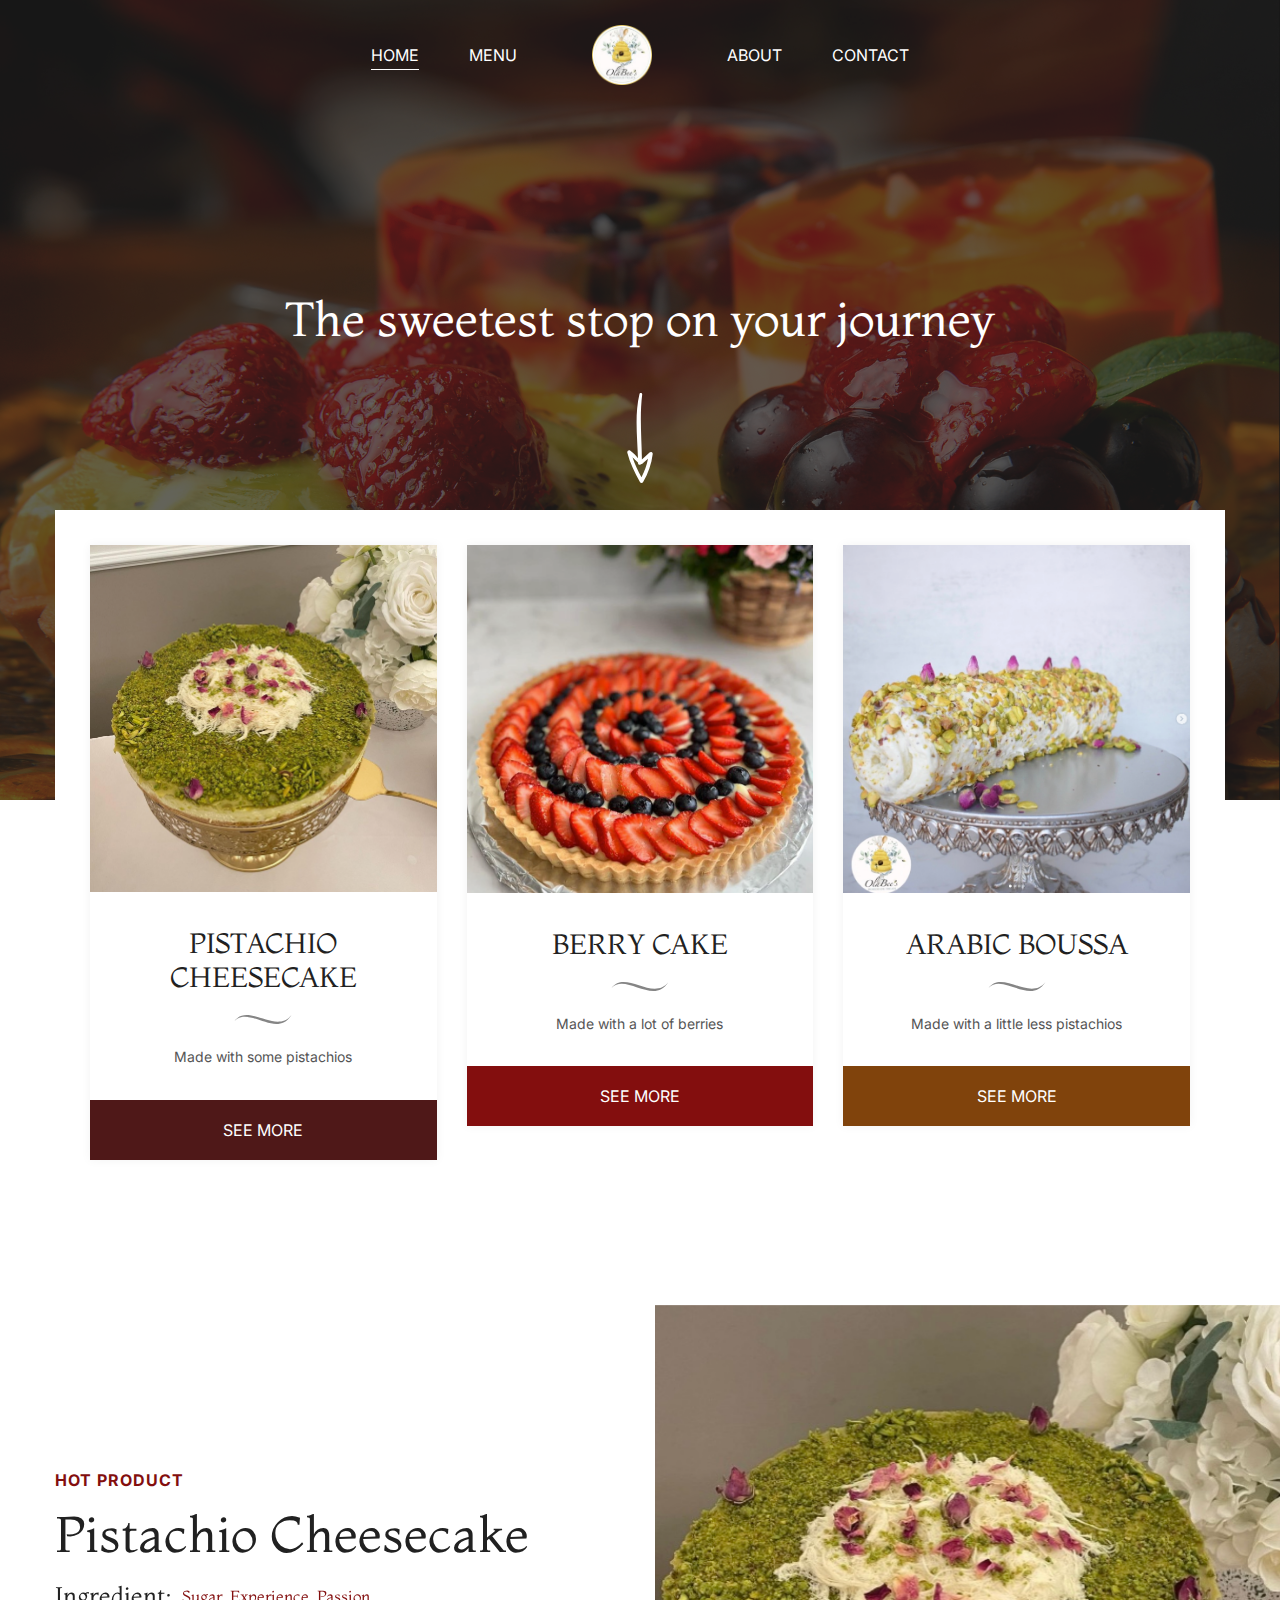
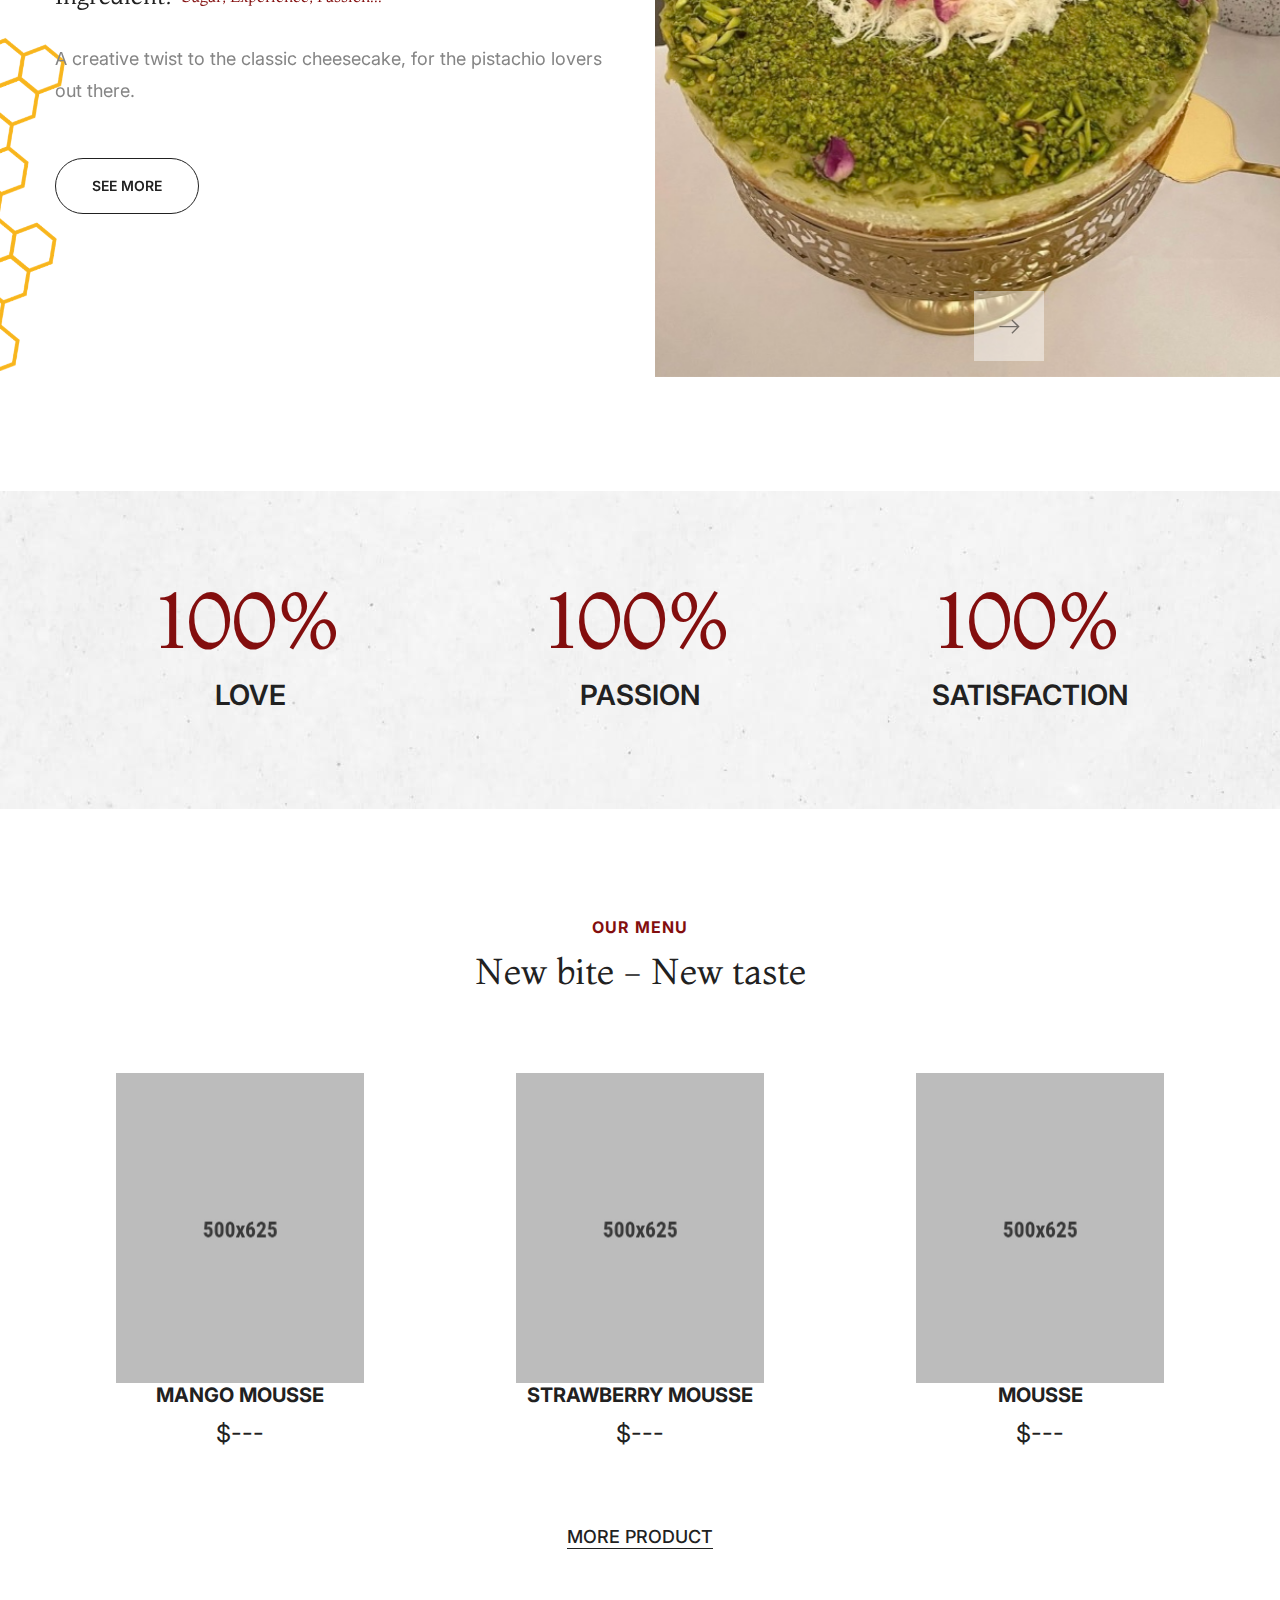
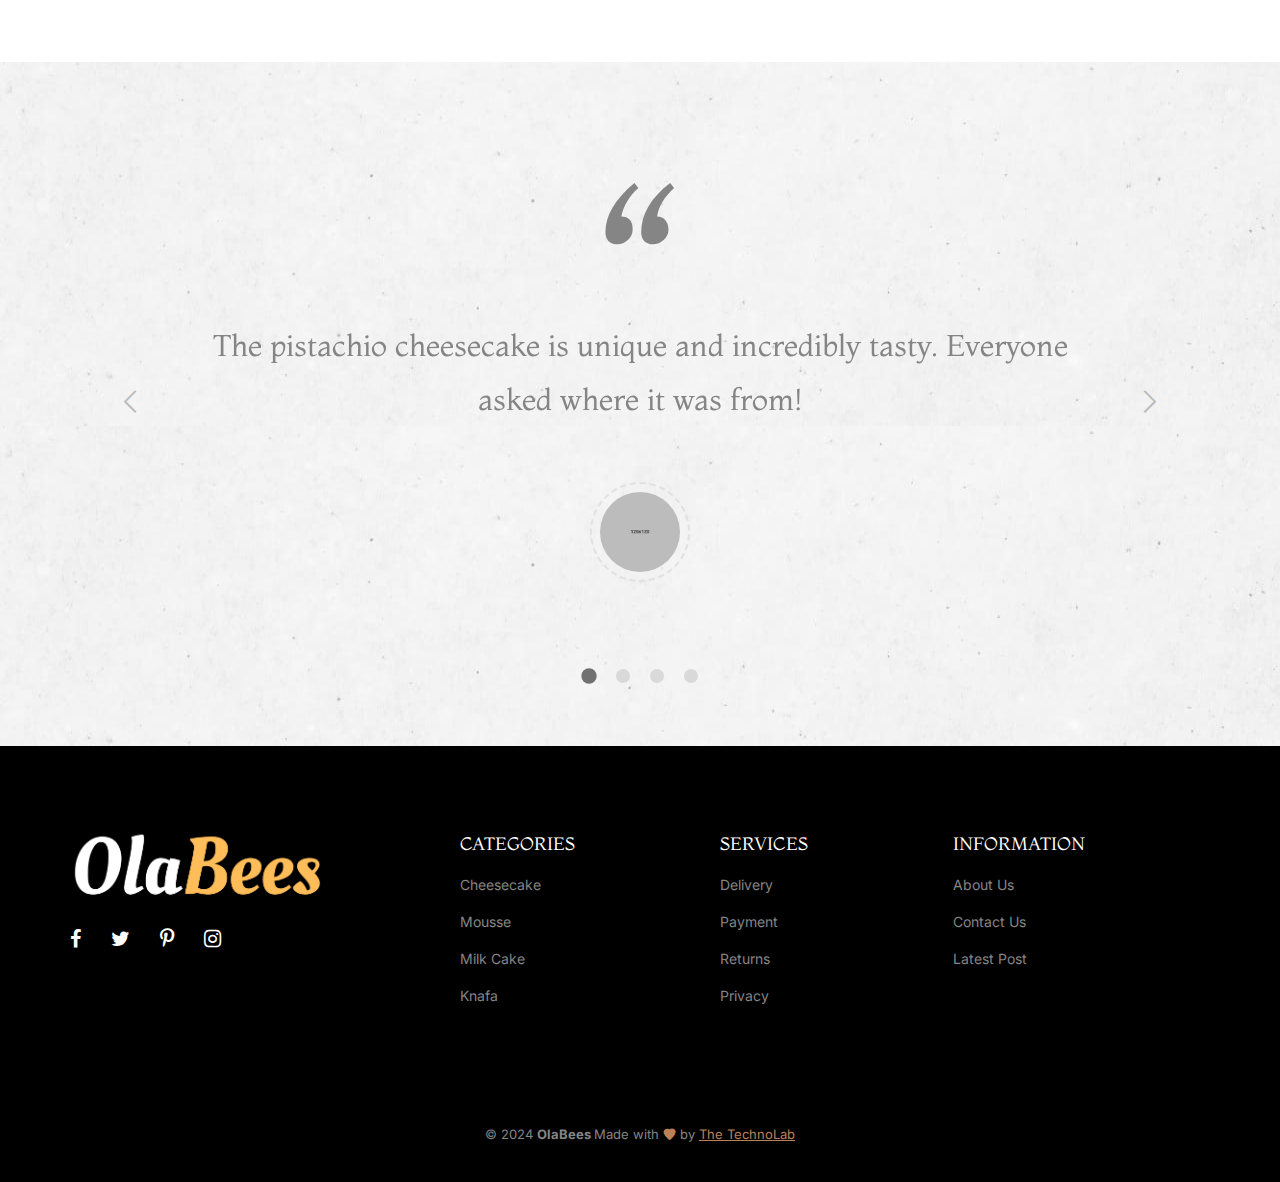
==== commit a25a317d: "Structure" ====
--- a/index.html
+++ b/index.html
@@ -1,229 +1,880 @@
 <!DOCTYPE html>
-<html lang="en">
+<html class="no-js" lang="zxx">
+
 <head>
-    <meta charset="UTF-8">
-    <meta name="viewport" content="width=device-width, initial-scale=1.0">
-    <link rel="stylesheet" >
-    <title>FPV Hobby</title>
-
-
-    <style>
-
-
-    body {
-      font-family: Arial, sans-serif;
-      margin: 0;
-      padding: 0;
-      background-color: #e8e8e8;
-  }
-
-  header {
-      background-color:#088cd8;
-      color: white;
-      text-align: center;
-      padding: 10px;
-  }
-
-  nav ul {
-      list-style: none;
-      padding: 0;
-  }
-
-  nav ul li {
-      display: inline;
-      margin-right: 20px;
-  }
-
-  nav ul li a {
-      text-decoration: none;
-      color: #333;
-  }
-
-  nav ul li a:hover {
-      color: #007bff;
-  }
-
-  main {
-      max-width: 800px;
-      margin: 0 auto;
-      padding: 20px;
-  }
-
-  section {
-      display: none;
-  }
-
-  footer {
-      background-color: #088cd8;
-      color: white;
-      text-align: center;
-      padding: 10px;
-  }
-    nav a {
-    display: inline-block;
-    padding: 5px 15px;
-    margin: 5px 10px;
-    text-decoration: none;
-    background-color: #088cd8;
-    color: #fff;
-    border-radius: 25px; 
-    box-shadow: 0 4px 6px rgba(0, 0, 0, 0.2); 
-    margin-right: 10px; 
-    margin-left: 10px;
-    transition: background-color 0.3s;
-}
-
-        nav a:hover {
-    background-color: #0077c0; 
-}
-
-
-.dropdown-content {
-    display: none;
-    position: absolute;
-    background-color: #f9f9f9;
-    min-width: 160px;
-    box-shadow: 0px 8px 16px 0px rgba(0, 0, 0, 0.2);
-    z-index: 1;
-    list-style: none;
-    padding: 0;
-    margin: 0;
-}
-
-.dropdown-content a {
-    padding: 10px 15px;
-    text-decoration: none;
-    display: block;
-    color: #333;
-}
-
-.dropdown-content a:hover {
-    background-color: #ddd;
-}
-
-.dropdown:hover .dropdown-content {
-    display: block;
-}
-
-.dropdown-content a.stuff,
-.dropdown-content a.midterm {
-    padding: 12px 16px;
-}
-.dropdown {
-    position: relative;
-    display: inline-block;
-}
-
-</style>
-
-
-
+    <meta charset="utf-8">
+    <meta http-equiv="x-ua-compatible" content="ie=edge">
+    <title>Olabees Sweets</title>
+    <meta name="robots" content="noindex, follow" />
+    <meta name="description" content="">
+    <meta name="viewport" content="width=device-width, initial-scale=1, shrink-to-fit=no">
+    <!-- Favicon -->
+    <link rel="shortcut icon" type="image/x-icon" href="./assets/images/favicon.png">
+
+    <!-- CSS (Font, Vendor, Icon, Plugins & Style CSS files) -->
+
+    <!-- Font CSS -->
+    <link rel="preconnect" href="https://fonts.googleapis.com">
+    <link rel="preconnect" href="https://fonts.gstatic.com" crossorigin>
+    <link href="https://fonts.googleapis.com/css2?family=Allura&family=Handlee&family=Inter:wght@300;400;500;600;700&family=Comfortaa:wght@300;400;500;600;700&family=Montaga&family=Pacifico&family=Fredericka+the+Great&family=Playfair+Display:ital,wght@0,400;0,500;0,600;0,700;0,800;0,900;1,400;1,500;1,600;1,700;1,800;1,900&family=Yellowtail&display=swap" rel="stylesheet">
+
+    <!-- Vendor CSS (Bootstrap & Icon Font) -->
+    <link rel="stylesheet" href="./assets/css/vendor/bootstrap.min.css">
+    <link rel="stylesheet" href="./assets/css/vendor/lastudioicons.css">
+    <link rel="stylesheet" href="./assets/css/vendor/dliconoutline.css">
+
+    <!-- Plugins CSS (All Plugins Files) -->
+    <link rel="stylesheet" href="./assets/css/animate.min.css">
+    <link rel="stylesheet" href="./assets/css/swiper-bundle.min.css">
+    <link rel="stylesheet" href="./assets/css/ion.rangeSlider.min.css">
+    <link rel="stylesheet" href="./assets/css/lightgallery-bundle.min.css">
+    <link rel="stylesheet" href="./assets/css/magnific-popup.css">
+
+    <!-- Style CSS -->
+    <link rel="stylesheet" href="./assets/css/style.css">
 
 </head>
+
 <body>
-    <header>
-        <h1> Issam Alzouby || ITIS 3135</h1>
-        <nav>
-            <a href="#home">Home</a>
-            ||
-            <a href="#what">What is FPV?</a>
-            ||
-            <a href="#how">Instructions</a>
-           
-           
-            ||
-            <a href="#see">Images </a>
-            
-        </nav>
-    </header>
-
-    <main>
-        <section id="home">
-            <h2>Welcome to the FPV Adventure</h2>
-            <p>First-Person View (FPV) drone flying is a thrilling experience that puts you in the pilot's seat. Strap on your goggles, grab your remote, and get ready for an exhilarating journey through the skies.</p>
-    
-            <h3>Choosing the Right Gear</h3>
-            <p>Invest in high-quality FPV equipment:</p>
-            <ul>
-                <li><strong>FPV Drone:</strong> Select a drone with GPS, a stable frame, and a good camera.</li>
-                <li><strong>FPV Goggles:</strong> Get comfortable goggles for immersive flying.</li>
-                <li><strong>Remote Controller:</strong> Choose a reliable controller with precise controls.</li>
+
+    <div data-include="header.html"></div>
+
+
+    <!-- offcanvas Menu Start -->
+    <div class="offcanvas offcanvas-end offcanvas-menu bg-secondary" id="offcanvasMenu">
+        <div class="offcanvas-header justify-content-end">
+            <button type="button" class="btn-close text-white" data-bs-dismiss="offcanvas"><i class="lastudioicon-e-remove"></i></button>
+        </div>
+        <div class="offcanvas-body">
+            <ul class="mobile-primary-menu">
+                <li>
+                    <a href="#" class="menu-item-link active"href="index-2.html"><span>Home</span></a>
+
+                    </ul>
+                </li>
+                <li class="position-static">
+                    <a class="menu-item-link" href="#"><span>Shop</span></a>
+                    <ul class="sub-menu sub-menu-mega">
+                        <li class="mega-menu-item">
+                            <ul>
+                                <li class="mega-menu-item-title">Cheesecakes></li>
+                                <li><a class="sub-item-link" href=""><span>Strawberry Cheesecake</span></a></li>
+                                <li><a class="sub-item-link" href=""><span>Biscoff Cheesecake</span></a></li>
+                                <li><a class="sub-item-link" href=""><span>Pistachio Cheesecake</span></a></li>
+                            </ul>
+                        </li>
+                        <li class="mega-menu-item">
+                            <ul>
+                                <li class="mega-menu-item-title">Mousse</li>
+                                <li><a class="sub-item-link" href=""><span>Strawberry Mousse</span></a></li>
+                                <li><a class="sub-item-link" href=""><span>Mango Mousse</span></a></li>
+                             
+                            </ul>
+                        </li>
+                        <li class="mega-menu-item">
+                            <ul>
+                                <li class="mega-menu-item-title">Others</li>
+                                <li><a class="sub-item-link" href=""><span>Knafa Bites</span></a></li>
+                                <li><a class="sub-item-link" href=""><span>Arabic Boussa</span></a></li>
+                                <li><a class="sub-item-link" href=""><span>Petit Fours</span></a></li>
+                                
+                            </ul>
+                        </li>
+                        <li class="mega-menu-item banner-menu-content-wrap">
+                            <ul>
+                                <li>
+                                    <a href="shop.html">
+                                        <img src="assets/images/product/featured-product-01.png" alt="Shop">
+                                    </a>
+                                </li>
+                            </ul>
+                        </li>
+                    </ul>
+                </li>
+                <li><a class="menu-item-link" href="#"><span>Pages</span></a>
+                    <ul class="sub-menu">
+                        
+                    </ul>
+                </li>
+                <li><a class="menu-item-link" href="#"><span>Blog</span></a>
+                    <ul class="sub-menu">
+
+                        </ul>
+                </li>
+                <li><a class="menu-item-link" href=""><span>Contact</span></a></li>
             </ul>
-    
-            <h3>Making Drones Waterproof</h3>
-            <p>Don't let a little rain stop you. Apply conformal coating to waterproof your drone's electronics. Conformal paste forms a protective barrier, keeping your drone safe from moisture.</p>
-    
-            <h3>AI-Generated Images</h3>
-            <p>Enhance your FPV footage with AI-generated images:</p>
-            <ol>
-                <li>Use AI to edit and enhance your photos and videos.</li>
-                <li>Create stunning aerial panoramas with automated stitching.</li>
-                <li>Apply filters and effects to achieve professional-looking results.</li>
-            </ol>
-    
-        </section>
-
-        <section id="what">
-            <h2>What is FPV?</h2>
-            <p>FPV, or First-Person View, is a unique way to experience drone flying. When you put on FPV goggles, you see exactly what your drone sees. It's like having wings and exploring the world from the sky.</p>
-    
-        </section>
-
-        <section id="how">
-            <h2>Instructions</h2>
-            <p>Ready to take flight? Follow these steps to get started with FPV:</p>
-            <ol>
-                <li><strong>Choose a Safe Location:</strong> Find an open area away from obstacles.</li>
-                <li><strong>Pre-flight Check:</strong> Inspect your drone and gear for any issues.</li>
-                <li><strong>Calibrate:</strong> Calibrate your drone's compass and GPS.</li>
-                <li><strong>Strap In:</strong> Put on your FPV goggles and secure your remote.</li>
-                <li><strong>Take Off:</strong> Lift off and explore the skies!</li>
-            </ol>
-    
-        </section>
-
-        <section id="see">
-            <h2>Images</h2>
-            <p>Experience the beauty of FPV through stunning images captured by enthusiasts:</p>
-    
-            <div class="image-gallery">
-                <img src="images/fpv1.jpg" alt="FPV Image 1">
-                <img src="images/fpv2.jpg" alt="FPV Image 2">
-                <img src="images/fpv3.jpg" alt="FPV Image 3">
-                <img src="images/fpv4.jpg" alt="FPV Image 4">
-            </div>
-    
-        </section>
-    </main>
-
-    <footer> 
-        <nav>
-            <a href="https://webpages.charlotte.edu/ialzouby/">Charlotte.edu</a>
-            ||
-            <a href="https://github.com/ialzouby">Github</a>
-            ||
-            <a href="ialzouby.github.io">Github.io</a>
-            ||
-            <a href="https://github.com/Ialzouby/ialzouby.github.io/tree/main/itis3135">ITIS 3135 Github Pages </a>
-            ||
-            <a href="https://www.freecodecamp.org/IssamAlzouby">freeCodeCamp </a>
-            ||
-            <a href="https://www.codecademy.com/profiles/IssamAlzouby">CodeAcademy </a>
-            ||
-            <a href="http://www.linkedin.com/in/alzouby">LinkedIn </a>
-        </nav>
-        <p> Page built by <a href="company/index.html">Incredible Abyssinian </a>&copy; 2023 </p>
-    <a href="https://validator.w3.org/check?uri=referer">
-        <img style="border:0;width:88px;height:31px" src="https://upload.wikimedia.org/wikipedia/commons/b/bb/W3C_HTML5_certified.png" alt="Valid HTML!">
-       </a>
-       <a href="https://jigsaw.w3.org/css-validator/check/referer">
-        <img style="border:0;width:88px;height:31px" src="https://jigsaw.w3.org/css-validator/images/vcss" alt="Valid CSS!">
-         </a>
-        
-           
-    </footer>
-
-    <script src="../scripts/page.js"></script>
+            <ul class="hotline-wrapper offcanvas-hotline">
+                <li>
+                    <div class="hotline">
+                        <i class="lastudioicon lastudioicon-support248"></i>
+                        <div class="hotline-content">
+                            <span class="hotline-text">Phone</span>
+                            <a class="hotline-link" href="tel:0123456789">123-456-7890</a>
+                        </div>
+                    </div>
+                </li>
+                <li>
+                    <div class="hotline">
+                        <i class="lastudioicon lastudioicon-pin-check"></i>
+                        <div class="hotline-content">
+                            <span class="hotline-text">Store Location</span>
+                            <a class="hotline-link" href="#/">Charlotte NC</a>
+                        </div>
+                    </div>
+                </li>
+            </ul>
+        </div>
+    </div>
+ 
+    <!-- Offcanvas Cart End -->
+
+    <!-- Slider Section Strat -->
+    <div class="slider-section slider-active overflow-hidden">
+        <!-- Single Slider Start -->
+        <div class="single-slider-02 animation-style-01" style="background-image: url(assets/images/desertd.jpeg);">
+            <div class="container">
+
+                <!-- Slider Content Start -->
+                <div class="slider-content-02 text-center mx-auto">
+                    <h1 class="slider-content-02__title text-white">The sweetest stop on your journey</h1>
+                    <a class="slider-content-02__shape" href="#">
+                        <svg xmlns="http://www.w3.org/2000/svg" width="28" height="94" fill="none" viewBox="0 0 28 94">
+                            <path fill="currentColor" d="M17.272 93.047c-.635 1.27-2.7 1.27-3.336 0C8.533 83.195 3.607 73.184.747 62.379c-.318-1.589 1.43-3.178 2.86-2.224 3.178 2.224 5.88 4.926 8.263 8.104-.636-22.246-3.655-45.286 1.589-67.214.318-1.59 3.019-1.271 2.86.318-2.86 22.722-.635 45.286-.318 68.008 2.701-2.383 5.402-4.767 7.945-7.15 1.112-1.113 3.496-.477 3.337 1.43-1.271 10.487-4.767 20.338-10.01 29.396zm-1.747-18.91c-.954 1.43-3.655 1.113-3.655-1.112v-.317c-1.907-1.907-3.655-3.814-5.72-5.72 2.542 7.309 5.72 14.141 9.374 20.974 3.178-6.197 5.562-12.553 6.833-19.386-1.748 1.59-3.655 3.178-5.403 4.926-.317.636-.953.795-1.43.636z"></path>
+                        </svg>
+                    </a>
+                </div>
+                <!-- Slider Content Start -->
+
+            </div>
+        </div>
+        <!-- Single Slider End -->
+    </div>
+    <!-- Slider Section End -->
+
+    <!-- Features Card Section Strat -->
+    <div class="features-card-section">
+        <div class="container">
+
+            <!-- Features Card Wrapper Strat -->
+            <div class="features-card-wrapper bg-white">
+                <div class="row gx-4 gx-lg-6 gy-6">
+                    <div class="col-md-4">
+
+                        <!-- Features Card Wrapper Strat -->
+                        <div class="features-card-item">
+                            <div class="features-card-item__image">
+                                <a href="shop.">
+                                    <img src="assets/images/features-card/features-card-01.jpg" alt="Features Card" width="460" height="516">
+                                </a>
+                            </div>
+                            <div class="features-card-item__content text-center">
+                                <div class="features-card-item__inner">
+                                    <h3 class="features-card-item__title"><a href="shop.">Pistachio Cheesecake</a></h3>
+                                    <p>Made with some pistachios</p>
+                                </div>
+                                <a href="shop." class="features-card-item__btn btn btn-color-01">See more</a>
+                            </div>
+                        </div>
+                        <!-- Features Card Wrapper End -->
+
+                    </div>
+                    <div class="col-md-4">
+
+                        <!-- Features Card Wrapper Strat -->
+                        <div class="features-card-item">
+                            <div class="features-card-item__image">
+                                <a href="shop.">
+                                    <img src="assets/images/features-card/features-card-02.jpg" alt="Features Card" width="460" height="516">
+                                </a>
+                            </div>
+                            <div class="features-card-item__content text-center">
+                                <div class="features-card-item__inner">
+                                    <h3 class="features-card-item__title"><a href="shop.">Berry Cake</a></h3>
+                                    <p>Made with a lot of berries</p>
+                                </div>
+                                <a href="shop." class="features-card-item__btn btn btn-color-02">See More</a>
+                            </div>
+                        </div>
+                        <!-- Features Card Wrapper End -->
+
+                    </div>
+                    <div class="col-md-4">
+
+                        <!-- Features Card Wrapper Strat -->
+                        <div class="features-card-item">
+                            <div class="features-card-item__image">
+                                <a href="shop.">
+                                    <img src="assets/images/features-card/features-card-03.jpg" alt="Features Card" width="460" height="516">
+                                </a>
+                            </div>
+                            <div class="features-card-item__content text-center">
+                                <div class="features-card-item__inner">
+                                    <h3 class="features-card-item__title"><a href="shop.">Arabic Boussa</a></h3>
+                                    <p>Made with a little less pistachios</p>
+                                </div>
+                                <a href="shop." class="features-card-item__btn btn btn-color-03">See More</a>
+                            </div>
+                        </div>
+                        <!-- Features Card Wrapper End -->
+
+                    </div>
+                </div>
+            </div>
+            <!-- Features Card Wrapper End -->
+
+        </div>
+    </div>
+    <!-- Features Card Section End -->
+
+    <!-- Hot Product Section Strat -->
+    <div class="hot-product-section section-padding-01">
+        <div class="container">
+            <div class="row gy-10 align-items-center">
+                <div class="col-lg-6">
+
+                    <!-- Hot Product Content Strat -->
+                    <div class="hot-product-content-active">
+
+                        <h4 class="hot-product-content-title text-global-color-03">Hot product</h4>
+
+                        <div class="swiper">
+                            <div class="swiper-wrapper">
+
+                                <!-- Hot Product Content Item Strat -->
+                                <div class="swiper-slide hot-product-content-item">
+                                    <h3 class="hot-product-content-item__title">Pistachio Cheesecake</h3>
+                                    <div class="hot-product-content-item__heading">
+                                        <div class="hot-product-content-item__heading-label">Ingredient:</div>
+                                        <div class="hot-product-content-item__heading-value">Sugar, experience, passion...</div>
+                                    </div>
+                                    <p>A creative twist to the classic cheesecake, for the pistachio lovers out there. </p>
+                                    <a class="hot-product-content-item__btn btn btn-outline-secondary rounded-pill" href="shop-.">See More</a>
+                                </div>
+                                <!-- Hot Product Content Item End -->
+
+                                <!-- Hot Product Content Item Strat -->
+                                <div class="swiper-slide hot-product-content-item">
+                                    <h3 class="hot-product-content-item__title">Berry Cake</h3>
+                                    <div class="hot-product-content-item__heading">
+                                        <div class="hot-product-content-item__heading-label">Ingredient:</div>
+                                        <div class="hot-product-content-item__heading-value">Sugar, experience, passion...</div>
+                                    </div>
+                                    <p>The original</p>
+                                    <a class="hot-product-content-item__btn btn btn-outline-secondary rounded-pill" href="shop-.">See More</a>
+                                </div>
+                                <!-- Hot Product Content Item End -->
+
+                                <!-- Hot Product Content Item Strat -->
+                                <div class="swiper-slide hot-product-content-item">
+                                    <h3 class="hot-product-content-item__title">Arabic Boussa</h3>
+                                    <div class="hot-product-content-item__heading">
+                                        <div class="hot-product-content-item__heading-label">Ingredient:</div>
+                                        <div class="hot-product-content-item__heading-value">Sugar, experience, passion...</div>
+                                    </div>
+                                    <p> Middle Eastern style ice cream</p>
+                                    <a class="hot-product-content-item__btn btn btn-outline-secondary rounded-pill" href="shop-.">See More</a>
+                                </div>
+                                <!-- Hot Product Content Item End -->
+
+                            </div>
+                        </div>
+
+                    </div>
+                    <!-- Hot Product Content End -->
+
+                </div>
+                <div class="col-lg-6">
+
+                    <!-- Hot Product images Strat -->
+                    <div class="hot-product-images-active">
+                        <div class="swiper">
+                            <div class="swiper-wrapper">
+
+                                <!-- Hot Product images Strat -->
+                                <div class="swiper-slide hot-product-image-item">
+                                    <img src="assets/images/hot-product/hot-product-01.jpg" alt="Hot Product">
+                                </div>
+                                <!-- Hot Product images End -->
+
+                                <!-- Hot Product images Strat -->
+                                <div class="swiper-slide hot-product-image-item">
+                                    <img src="assets/images/hot-product/hot-product-02.jpg" alt="Hot Product">
+                                </div>
+                                <!-- Hot Product images End -->
+
+                                <!-- Hot Product images Strat -->
+                                <div class="swiper-slide hot-product-image-item">
+                                    <img src="assets/images/hot-product/hot-product-03.jpg" alt="Hot Product">
+                                </div>
+                                <!-- Hot Product images End -->
+
+                            </div>
+                            <div class="swiper-button-next"><i class="lastudioicon-arrow-right"></i></div>
+                            <div class="swiper-button-prev"><i class="lastudioicon-arrow-left"></i></div>
+                        </div>
+                    </div>
+                    <!-- Hot Product images End -->
+
+                </div>
+            </div>
+        </div>
+    </div>
+    <!-- Hot Product Section End -->
+
+    <!-- Counter Section Strat -->
+    <div class="counter-section" style="background-image: url(assets/images/bg-01.jpg);">
+        <div class="container custom-container">
+            <div class="row">
+                <div class="col-4">
+                    <!-- Counter Item Strat -->
+                    <div class="counter-item text-center">
+                        <span class="counter-item__label text-global-color-03"><span class="count scroll-counter" data-counter-time="1500">100</span>%</span>
+                        <p class="counter-item__value text-secondary">Love</p>
+                    </div>
+                    <!-- Counter Item End -->
+                </div>
+                <div class="col-4">
+                    <!-- Counter Item Strat -->
+                    <div class="counter-item text-center">
+                        <span class="counter-item__label text-global-color-03"><span class="count scroll-counter" data-counter-time="1500">100</span>%</span>
+                        <p class="counter-item__value text-secondary">Passion</p>
+                    </div>
+                    <!-- Counter Item End -->
+                </div>
+                <div class="col-4">
+                    <!-- Counter Item Strat -->
+                    <div class="counter-item text-center">
+                        <span class="counter-item__label text-global-color-03"><span class="count scroll-counter" data-counter-time="1500">100</span>%</span>
+                        <p class="counter-item__value text-secondary">Satisfaction</p>
+                    </div>
+                    <!-- Counter Item End -->
+                </div>
+            </div>
+        </div>
+    </div>
+    <!-- Counter Section End -->
+
+    <!-- Product Section Strat -->
+    <div class="section-padding-01">
+        <div class="container">
+
+            <!-- Section Title Strat -->
+            <div class="section-title-02 text-center">
+                <h5 class="section-title-02__sub-title text-global-color-03">Our menu</h5>
+                <h2 class="section-title-02__title">New bite - New taste</h2>
+            </div>
+            <!-- Section Title End -->
+
+            <div class="row g-6 gy-6">
+                <div class="col-lg-4 col-sm-6">
+                    <!-- Product Item Start -->
+                    <div class="product-item product-item-02 text-center">
+                        <div class="product-item__image">
+                            <a href="single-product."><img width="310" height="310" src="assets/images/product/product-9-500x625.jpg" alt="Product"></a>
+                            <ul class="product-item__meta meta-middle">
+                                <li class="product-item__meta-action">
+                                    <a class="labtn-icon-quickview" href="#" data-bs-tooltip="tooltip" data-bs-placement="top" title="Quick View" data-bs-toggle="modal" data-bs-target="#exampleProductModal"></a>
+                                </li>
+                                <li class="product-item__meta-action"><a class="labtn-icon-cart" href="#" data-bs-tooltip="tooltip" data-bs-placement="top" title="Select options" data-bs-toggle="modal" data-bs-target="#modalCart"></a></li>
+                                <li class="product-item__meta-action"><a class="labtn-icon-wishlist" href="#" data-bs-tooltip="tooltip" data-bs-placement="top" title="Add to wishlist" data-bs-toggle="modal" data-bs-target="#modalWishlist"></a></li>
+                                <li class="product-item__meta-action"><a class="labtn-icon-compare" href="#" data-bs-tooltip="tooltip" data-bs-placement="top" title="Add to compare" data-bs-toggle="modal" data-bs-target="#modalCompare"></a></li>
+                            </ul>
+                        </div>
+                        <div class="product-item__content pb-5">
+                            <h5 class="product-item__title fs-5"><a href="single-product.">Mango Mousse</a></h5>
+                            <span class="product-item__price fs-4">$---</span>
+                        </div>
+                    </div>
+                    <!-- Product Item End -->
+                </div>
+                <div class="col-lg-4 col-sm-6">
+                    <!-- Product Item Start -->
+                    <div class="product-item product-item-02 text-center">
+                        <div class="product-item__image">
+                            <a href="single-product."><img width="310" height="310" src="assets/images/product/product-17-500x625.jpg" alt="Product"></a>
+                            <ul class="product-item__meta meta-middle">
+                                <li class="product-item__meta-action">
+                                    <a class="labtn-icon-quickview" href="#" data-bs-tooltip="tooltip" data-bs-placement="top" title="Quick View" data-bs-toggle="modal" data-bs-target="#exampleProductModal"></a>
+                                </li>
+                                <li class="product-item__meta-action"><a class="labtn-icon-cart" href="#" data-bs-tooltip="tooltip" data-bs-placement="top" title="Select options" data-bs-toggle="modal" data-bs-target="#modalCart"></a></li>
+                                <li class="product-item__meta-action"><a class="labtn-icon-wishlist" href="#" data-bs-tooltip="tooltip" data-bs-placement="top" title="Add to wishlist" data-bs-toggle="modal" data-bs-target="#modalWishlist"></a></li>
+                                <li class="product-item__meta-action"><a class="labtn-icon-compare" href="#" data-bs-tooltip="tooltip" data-bs-placement="top" title="Add to compare" data-bs-toggle="modal" data-bs-target="#modalCompare"></a></li>
+                            </ul>
+                        </div>
+                        <div class="product-item__content pb-5">
+                            <h5 class="product-item__title fs-5"><a href="single-product.">Strawberry Mousse</a></h5>
+                            <span class="product-item__price fs-4">$---</span>
+                        </div>
+                    </div>
+                    <!-- Product Item End -->
+                </div>
+                <div class="col-lg-4 col-sm-6">
+                    <!-- Product Item Start -->
+                    <div class="product-item product-item-02 text-center">
+                        <div class="product-item__image">
+                            <a href="single-product."><img width="310" height="310" src="assets/images/product/product-16-500x625.jpg" alt="Product"></a>
+                            <ul class="product-item__meta meta-middle">
+                                <li class="product-item__meta-action">
+                                    <a class="labtn-icon-quickview" href="#" data-bs-tooltip="tooltip" data-bs-placement="top" title="Quick View" data-bs-toggle="modal" data-bs-target="#exampleProductModal"></a>
+                                </li>
+                                <li class="product-item__meta-action"><a class="labtn-icon-cart" href="#" data-bs-tooltip="tooltip" data-bs-placement="top" title="Select options" data-bs-toggle="modal" data-bs-target="#modalCart"></a></li>
+                                <li class="product-item__meta-action"><a class="labtn-icon-wishlist" href="#" data-bs-tooltip="tooltip" data-bs-placement="top" title="Add to wishlist" data-bs-toggle="modal" data-bs-target="#modalWishlist"></a></li>
+                                <li class="product-item__meta-action"><a class="labtn-icon-compare" href="#" data-bs-tooltip="tooltip" data-bs-placement="top" title="Add to compare" data-bs-toggle="modal" data-bs-target="#modalCompare"></a></li>
+                            </ul>
+                        </div>
+                        <div class="product-item__content pb-5">
+                            <h5 class="product-item__title fs-5"><a href="single-product.">Mousse</a></h5>
+                            <span class="product-item__price fs-4">$---</span>
+                        </div>
+                    </div>
+                    <!-- Product Item End -->
+                </div>
+              
+            </div>
+
+            <div class="more-btn">
+                <a class="more-btn__link" href="shop.">More product</a>
+            </div>
+
+        </div>
+    </div>
+    <!-- Product Section End -->
+
+    <!-- Testimonial Section Strat -->
+    <div class="testimonial-section section-padding-01" style="background-image: url(assets/images/bg-01.jpg);">
+        <div class="container">
+
+            <!-- Testimonial Active Strat -->
+            <div class="testimonial-active">
+
+                <!-- Testimonial Quote Strat -->
+                <div class="testimonial-quote text-center">
+                    <svg xmlns="http://www.w3.org/2000/svg" width="71" height="63" fill="none" viewBox="0 0 71 63">
+                        <path fill="currentColor" d="M29.8 0l4.032 5.184c-9.216 8.256-14.976 17.856-17.28 28.8 3.84 0 6.72 1.152 8.64 3.456 1.92 2.304 2.88 5.568 2.88 9.792s-1.632 7.776-4.896 10.656c-3.072 2.88-6.624 4.32-10.656 4.32-3.84 0-6.816-1.056-8.928-3.168C1.48 56.736.424 53.76.424 50.112.424 33.024 10.216 16.32 29.8 0zm36.288 0l4.032 5.184c-9.792 8.832-15.552 18.432-17.28 28.8 3.648 0 6.432 1.248 8.352 3.744 2.112 2.304 3.168 5.568 3.168 9.792 0 4.032-1.632 7.488-4.896 10.368-3.072 2.88-6.624 4.32-10.656 4.32-3.84 0-6.816-1.056-8.928-3.168-2.112-2.304-3.168-5.28-3.168-8.928 0-18.432 9.792-35.136 29.376-50.112z"></path>
+                    </svg>
+                </div>
+                <!-- Testimonial Quote End -->
+
+                <div class="swiper">
+                    <div class="swiper-wrapper">
+                        <!-- swiper-slide start -->
+                        <!-- Testimonial Item Strat -->
+                        <div class="swiper-slide testimonial-item text-center">
+                            <p>The pistachio cheesecake is unique and incredibly tasty. Everyone asked where it was from! </p>
+                            <div class="testimonial-item__image">
+                                <img width="100" height="100" src="assets/images/avatar/avatar-01.jpg" alt="Author">
+                            </div>
+                        </div>
+                        <!-- Testimonial Item End -->
+                        <!-- Testimonial Item Strat -->
+                        <div class="swiper-slide testimonial-item text-center">
+                            <p>Yummiest desserts on the planet!!</p>
+                            <div class="testimonial-item__image">
+                                <img width="100" height="100" src="assets/images/avatar/avatar-02.jpg" alt="Author">
+                            </div>
+                        </div>
+                        <!-- Testimonial Item End -->
+                        <!-- Testimonial Item Strat -->
+                        <div class="swiper-slide testimonial-item text-center">
+                            <p>Dangerously good, I am addicted to the milk cakes. </p>
+                            <div class="testimonial-item__image">
+                                <img width="100" height="100" src="assets/images/avatar/avatar-03.jpg" alt="Author">
+                            </div>
+                        </div>
+                        <!-- Testimonial Item End -->
+                        <!-- Testimonial Item Strat -->
+                        <div class="swiper-slide testimonial-item text-center">
+                            <p>Aliqua id fugiat nostrud irure ex duis ea quis id quis ad et. Sunt qui esse pariatur duis deserunt mollit dolore cillum minim tempor enim. Elit aute irure tempor</p>
+                            <div class="testimonial-item__image">
+                                <img width="100" height="100" src="assets/images/avatar/avatar-04.jpg" alt="Author">
+                            </div>
+                        </div>
+                        <!-- Testimonial Item End -->
+                        <!-- swiper-slide end-->
+
+
+                    </div>
+                </div>
+
+                <div class="swiper-pagination"></div>
+
+                <div class="swiper-button-next"><i class="lastudioicon-right-arrow"></i></div>
+                <div class="swiper-button-prev"><i class="lastudioicon-left-arrow"></i></div>
+
+            </div>
+            <!-- Testimonial Active End -->
+
+        </div>
+    </div>
+    <!-- Testimonial Section End -->
+
+
+
+
+    <!-- Scroll Top Start -->
+    <a href="#" class="scroll-top" id="scroll-top">
+        <i class="lastudioicon-up-arrow"></i>
+    </a>
+    <!-- Scroll Top End -->
+
+    <!-- Footer Strat -->
+    <div class="bg-dark-four dark-footer">
+        <!-- Footer Strat -->
+        <div class="footer-section">
+
+            <!-- Footer Widget Section Strat -->
+            <div class="footer-widget-section">
+                <div class="container custom-container">
+                    <div class="row gy-6">
+                        <div class="col-md-4">
+                            <!-- Footer Widget Section Strat -->
+                            <div class="footer-widget">
+                                <div class="footer-widget__logo">
+                                    <a class="logo-dark" href="index-2.html"><img src="assets/images/logo.svg" alt="Logo"></a>
+                                    <a class="logo-white d-none" href="index-2.html"><img src="assets/images/OlaBees1.png" alt="Logo"></a>
+                                </div>
+                                <div class="footer-widget__social">
+                                    <a href="#"><i class="lastudioicon-b-facebook"></i></a>
+                                    <a href="#"><i class="lastudioicon-b-twitter"></i></a>
+                                    <a href="#"><i class="lastudioicon-b-pinterest"></i></a>
+                                    <a href="#"><i class="lastudioicon-b-instagram"></i></a>
+                                </div>
+                            </div>
+                            <!-- Footer Widget Section End -->
+                        </div>
+                        <div class="col-md-8">
+                            <!-- Footer Widget Wrapper Strat -->
+                            <div class="footer-widget-wrapper d-flex flex-wrap gap-4">
+
+                                <!-- Footer Widget Strat -->
+                                <div class="footer-widget flex-grow-1">
+                                    <h4 class="footer-widget__title">Categories</h4>
+
+                                    <ul class="footer-widget__link">
+                                        <li><a href="shop.">Cheesecake</a></li>
+                                        <li><a href="shop.">Mousse</a></li>
+                                        <li><a href="shop.">Milk Cake</a></li>
+                                        <li><a href="shop.">Knafa</a></li>
+                                    </ul>
+                                </div>
+                                <!-- Footer Widget End -->
+
+                                <!-- Footer Widget Strat -->
+                                <div class="footer-widget flex-grow-1">
+                                    <h4 class="footer-widget__title">Services</h4>
+
+                                    <ul class="footer-widget__link">
+                                        <li><a href="contact.">Delivery</a></li>
+                                        <li><a href="contact.">Payment</a></li>
+                                        <li><a href="contact.">Returns</a></li>
+                                        <li><a href="contact.">Privacy</a></li>
+                                    </ul>
+                                </div>
+                                <!-- Footer Widget End -->
+
+                                <!-- Footer Widget Strat -->
+                                <div class="footer-widget flex-grow-1">
+                                    <h4 class="footer-widget__title">Information</h4>
+
+                                    <ul class="footer-widget__link">
+                                        <li><a href="about.">About Us</a></li>
+                                        <li><a href="contact.">Contact Us</a></li>
+                                        <li><a href="blog-details.">Latest Post</a></li>
+                                    </ul>
+                                </div>
+                                <!-- Footer Widget End -->
+
+                            </div>
+                            <!-- Footer Widget Wrapper End -->
+                        </div>
+                    </div>
+                </div>
+            </div>
+            <!-- Footer Widget Section End -->
+
+            <!-- Footer Copyright Strat -->
+            <div class="footer-copyright footer-copyright-two">
+                <div class="container">
+                    <div class="row row-cols-1 align-items-center">
+                        <div class="col">
+                            <!-- Footer Payment Icon Start -->
+                          
+                            <!-- Footer Payment Icon End -->
+                        </div>
+                        <div class="col">
+                            <!-- Footer Copyright Text Strat -->
+                            <div class="footer-copyright-text text-center">
+                                <p>© 2024 <strong> OlaBees </strong> Made with <i class="lastudioicon-heart-1"></i> by <a href="">The TechnoLab</a></p>
+                            </div>
+                            <!-- Footer Copyright Text End -->
+                        </div>
+                    </div>
+                </div>
+            </div>
+            <!-- Footer Copyright End -->
+
+        </div>
+        <!-- Footer End -->
+
+    <div class="quickview-product-modal modal fade" id="exampleProductModal">
+        <div class="modal-dialog modal-dialog-centered mw-100">
+            <div class="container">
+                <div class="modal-content">
+                    <button type="button" class="btn-close" data-bs-dismiss="modal" aria-label="Close">
+                        <i class="lastudioicon lastudioicon-e-remove"></i>
+                    </button>
+                    <div class="modal-body">
+                        <!-- Single Product Top Area Start -->
+                        <div class="row">
+                            <div class="col-lg-6 offset-lg-0 col-md-10 offset-md-1">
+
+                                <!-- Product Details Image Start -->
+                                <div class="product-details-img d-flex overflow-hidden flex-row">
+
+                                    <!-- Single Product Image Start -->
+                                    <div class="single-product-vertical-tab swiper-container order-2">
+
+                                        <div class="swiper-wrapper">
+                                            <a class="swiper-slide h-auto" href="#/">
+                                                <img class="w-100" src="assets/images/product/product-7-1.png" alt="Product">
+                                            </a>
+                                            <a class="swiper-slide h-auto" href="#/">
+                                                <img class="w-100" src="assets/images/product/product-7-2.png" alt="Product">
+                                            </a>
+                                            <a class="swiper-slide h-auto" href="#/">
+                                                <img class="w-100" src="assets/images/product/product-7-3.png" alt="Product">
+                                            </a>
+                                            <a class="swiper-slide h-auto" href="#/">
+                                                <img class="w-100" src="assets/images/product/product-7-4.png" alt="Product">
+                                            </a>
+                                            <a class="swiper-slide h-auto" href="#/">
+                                                <img class="w-100" src="assets/images/product/product-7-5.png" alt="Product">
+                                            </a>
+                                            <a class="swiper-slide h-auto" href="#/">
+                                                <img class="w-100" src="assets/images/product/product-7-6.png" alt="Product">
+                                            </a>
+                                        </div>
+
+                                        <!-- Next Previous Button Start -->
+                                        <div class="swiper-button-vertical-next swiper-button-next"><i class="lastudioicon-arrow-right"></i></div>
+                                        <div class="swiper-button-vertical-prev swiper-button-prev"><i class="lastudioicon-arrow-left"></i></div>
+                                        <!-- Next Previous Button End -->
+
+                                    </div>
+                                    <!-- Single Product Image End -->
+
+                                    <!-- Single Product Thumb Start -->
+                                    <div class="product-thumb-vertical overflow-hidden swiper-container order-1">
+
+                                        <div class="swiper-wrapper">
+                                            <div class="swiper-slide">
+                                                <img src="assets/images/product/product-tab-1.png" alt="Product">
+                                            </div>
+                                            <div class="swiper-slide">
+                                                <img src="assets/images/product/product-tab-2.png" alt="Product">
+                                            </div>
+                                            <div class="swiper-slide">
+                                                <img src="assets/images/product/product-tab-3.png" alt="Product">
+                                            </div>
+                                            <div class="swiper-slide">
+                                                <img src="assets/images/product/product-tab-4.png" alt="Product">
+                                            </div>
+                                            <div class="swiper-slide">
+                                                <img src="assets/images/product/product-tab-5.png" alt="Product">
+                                            </div>
+                                            <div class="swiper-slide">
+                                                <img src="assets/images/product/product-tab-6.png" alt="Product">
+                                            </div>
+                                        </div>
+
+                                    </div>
+                                    <!-- Single Product Thumb End -->
+
+                                </div>
+                                <!-- Product Details Image End -->
+
+                            </div>
+                            <div class="col-lg-6">
+
+                                <!-- Product Summery Start -->
+                                <div class="product-summery position-relative">
+
+                                    <!-- Product Head Start -->
+                                    <div class="product-head mb-3">
+
+                                        <!-- Price Start -->
+                                        <span class="product-head-price">$4.99</span>
+                                        <!-- Price End -->
+
+                                    </div>
+                                    <!-- Product Head End -->
+
+                                    <!-- Description Start -->
+                                    <p class="desc-content">Aliqua id fugiat nostrud irure ex duis ea quis id quis ad et. Sunt qui esse pariatur duis deserunt mollit dolore cillum minim tempor enim. Elit aute irure tempor cupidatat incididunt sint deserunt ut voluptate aute id deserunt nisi.</p>
+                                    <!-- Description End -->
+
+                                    <!-- Product Coler Variation Start -->
+                                    <div class="product-color mb-2">
+                                        <label for="colorBy">Color</label>
+                                        <div class="select-wrapper">
+                                            <select name="color" id="colorBy">
+                                                <option value="manual">Chose an option</option>
+                                                <option value="blue">Blue</option>
+                                                <option value="red">Red</option>
+                                                <option value="green">Green</option>
+                                                <option value="black">Black</option>
+                                                <option value="yellow">Yellow</option>
+                                            </select>
+                                        </div>
+                                    </div>
+                                    <!-- Product Coler Variation End -->
+
+                                    <!-- Product Size Start -->
+                                    <div class="product-size mb-5">
+                                        <label for="sizeBy">Size</label>
+                                        <div class="select-wrapper">
+                                            <select name="size" id="sizeBy">
+                                                <option value="manual">Chose an option</option>
+                                                <option value="large">Large</option>
+                                                <option value="medium">Medium</option>
+                                                <option value="small">Small</option>
+                                            </select>
+                                        </div>
+                                    </div>
+                                    <!-- Product Size End -->
+
+                                    <!-- Product Quantity, Cart Button, Wishlist and Compare Start -->
+                                    <ul class="product-cta">
+                                        <li>
+                                            <!-- Quantity Start -->
+                                            <div class="quantity">
+                                                <div class="cart-plus-minus"></div>
+                                            </div>
+                                            <!-- Quantity End -->
+                                        </li>
+                                        <li>
+                                            <!-- Cart Button Start -->
+                                            <div class="cart-btn">
+                                                <div class="add-to_cart">
+                                                    <a class="btn btn-dark btn-hover-primary" href=".html">Add to cart</a>
+                                                </div>
+                                            </div>
+                                            <!-- Cart Button End -->
+                                        </li>
+                                        <li>
+                                            <!-- Action Button Start -->
+                                            <div class="actions">
+                                                <a href="compare." title="Compare" class="action compare"><i class="lastudioicon-heart-2"></i></a>
+                                                <a href="wishlist." title="Wishlist" class="action wishlist"><i class="lastudioicon-ic_compare_arrows_24px"></i></a>
+                                            </div>
+                                            <!-- Action Button End -->
+                                        </li>
+                                    </ul>
+                                    <!-- Product Quantity, Cart Button, Wishlist and Compare End -->
+
+                                    <!-- Product Meta Start -->
+                                    <ul class="product-meta">
+                                        <li class="product-meta-wrapper">
+                                            <span class="product-meta-name">SKU:</span>
+                                            <span class="product-meta-detail">REF. LA-199</span>
+                                        </li>
+                                        <li class="product-meta-wrapper">
+                                            <span class="product-meta-name">category:</span>
+                                            <span class="product-meta-detail">
+                                            <a href="#">Cake, </a>
+                                            <a href="#">New</a>
+                                        </span>
+                                        </li>
+                                        <li class="product-meta-wrapper">
+                                            <span class="product-meta-name">Tags:</span>
+                                            <span class="product-meta-detail">
+                                            <a href="#">Cake 1</a>
+                                        </span>
+                                        </li>
+                                    </ul>
+                                    <!-- Product Meta End -->
+
+                                    <!-- Product Shear Start -->
+                                    <div class="product-share">
+                                        <a href="#"><i class="lastudioicon-b-facebook"></i></a>
+                                        <a href="#"><i class="lastudioicon-b-twitter"></i></a>
+                                        <a href="#"><i class="lastudioicon-b-pinterest"></i></a>
+                                        <a href="#"><i class="lastudioicon-b-instagram"></i></a>
+                                    </div>
+                                    <!-- Product Shear End -->
+
+                                </div>
+                                <!-- Product Summery End -->
+
+                            </div>
+                        </div>
+                        <!-- Single Product Top Area End -->
+                    </div>
+                </div>
+            </div>
+        </div>
+    </div>
+
+    <div class="quickview-product-modal modal fade" id="modalCart">
+        <div class="modal-dialog modal-dialog-centered mw-100">
+            <div class="custom-content">
+                <button type="button" class="btn-close" data-bs-dismiss="modal" aria-label="Close">
+                    <i class="lastudioicon lastudioicon-e-remove"></i>
+                </button>
+                <div class="modal-body">
+                    <i class="dlicon files_check"></i> Added To Cart Successfully!
+                </div>
+            </div>
+        </div>
+    </div>
+
+    <div class="quickview-product-modal modal fade" id="modalWishlist">
+        <div class="modal-dialog modal-dialog-centered mw-100">
+            <div class="custom-content">
+                <button type="button" class="btn-close" data-bs-dismiss="modal" aria-label="Close">
+                    <i class="lastudioicon lastudioicon-e-remove"></i>
+                </button>
+                <div class="modal-body">
+                    <i class="dlicon files_check"></i> Added To Wishlist Successfully!
+                </div>
+            </div>
+        </div>
+    </div>
+
+    <div class="quickview-product-modal modal fade" id="modalCompare">
+        <div class="modal-dialog modal-dialog-centered mw-100">
+            <div class="custom-content">
+                <button type="button" class="btn-close" data-bs-dismiss="modal" aria-label="Close">
+                    <i class="lastudioicon lastudioicon-e-remove"></i>
+                </button>
+                <div class="modal-body">
+                    <i class="dlicon files_check"></i> Added To Compare Successfully!
+                </div>
+            </div>
+        </div>
+    </div>
+
+    <!-- JS Vendor, Plugins & Activation Script Files -->
+    <script src="assets/scripts/HTMLInclude.min.js"></script>
+
+    <!-- Vendors JS -->
+    <script src="./assets/js/vendor/modernizr-3.11.7.min.js"></script>
+    <script src="./assets/js/vendor/jquery-3.6.0.min.js"></script>
+    <script src="./assets/js/vendor/jquery-migrate-3.3.2.min.js"></script>
+    <script src="./assets/js/vendor/bootstrap.bundle.min.js"></script>
+
+    <!-- Plugins JS -->
+    <script src="./assets/js/swiper-bundle.min.js"></script>
+    <script src="./assets/js/countdown.min.js"></script>
+    <script src="./assets/js/ion.rangeSlider.min.js"></script>
+    <script src="./assets/js/lightgallery.min.js"></script>
+    <script src="./assets/js/jquery.magnific-popup.min.js"></script>
+    <script src="./assets/js/ajax.js"></script>
+    <script src="./assets/js/jquery.validate.min.js"></script>
+
+    <!-- Activation JS -->
+    <script src="./assets/js/main.js"></script>
 
 </body>
+
 </html>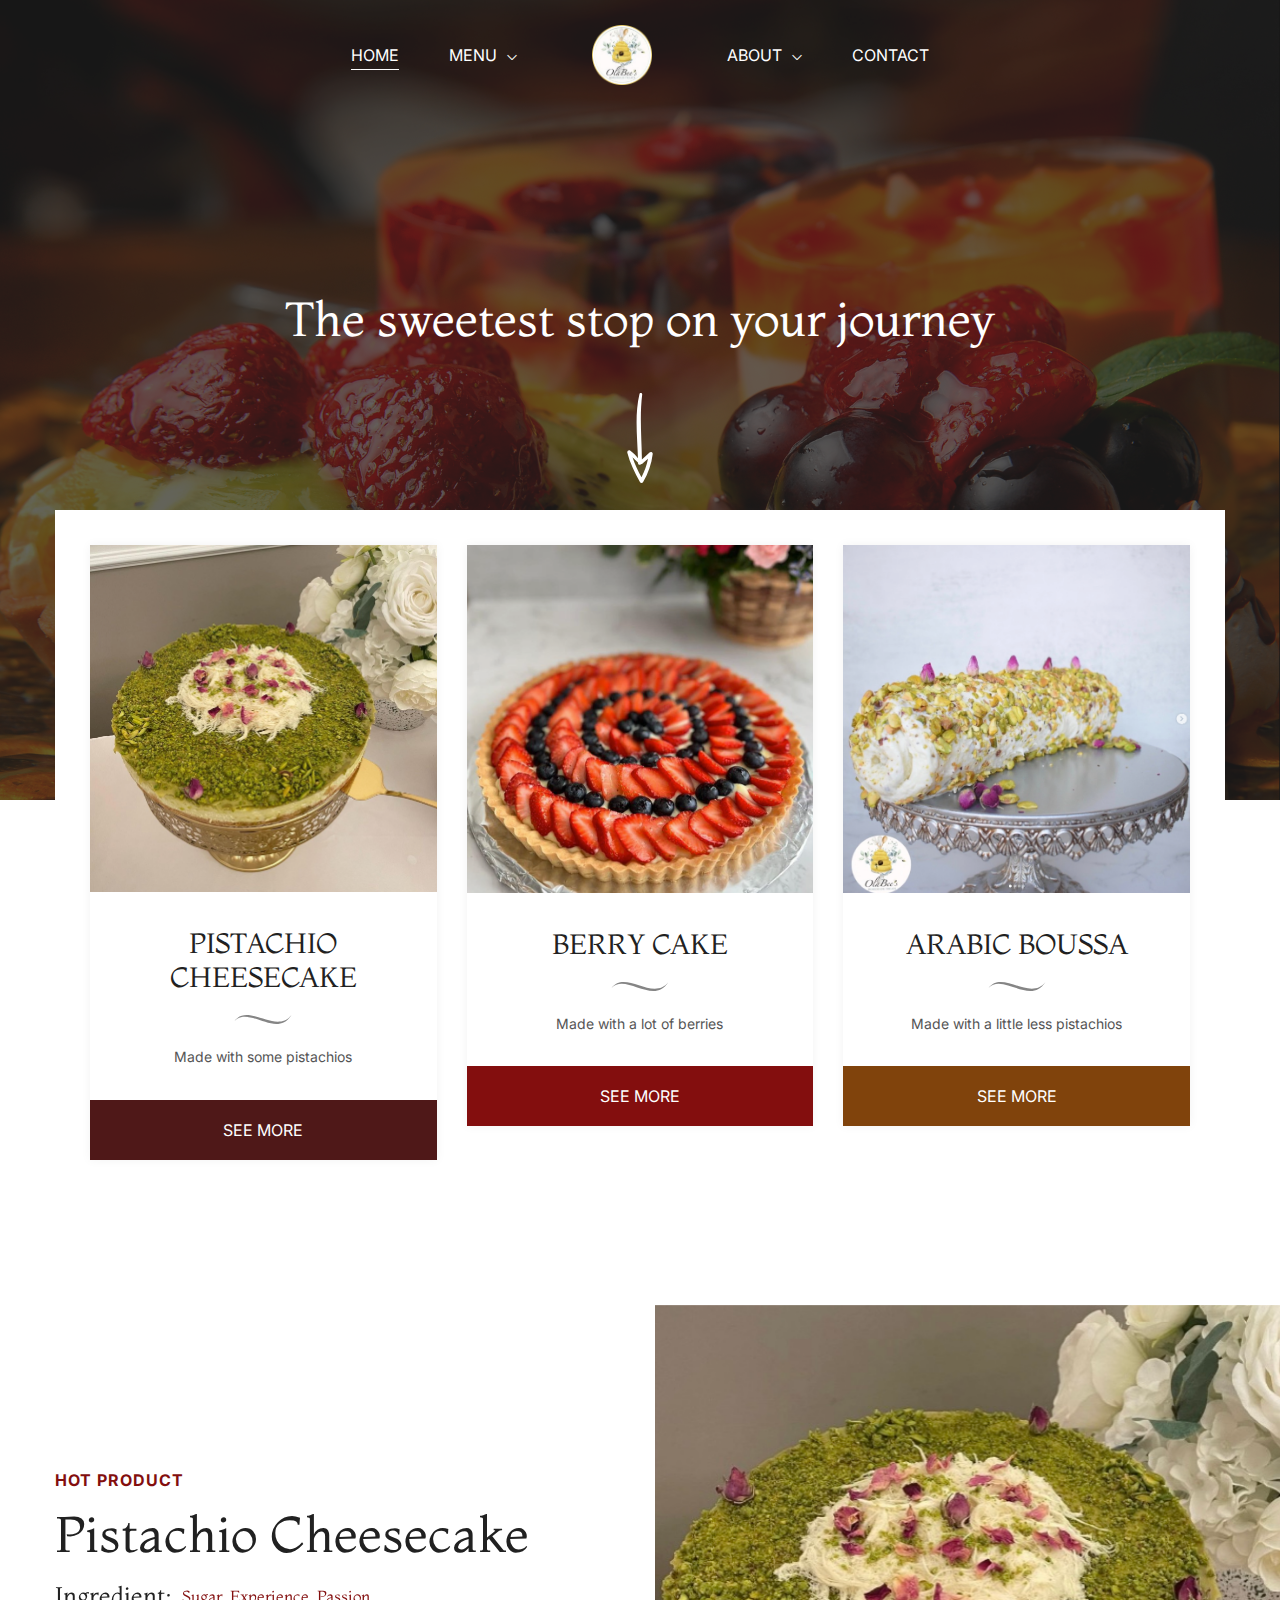
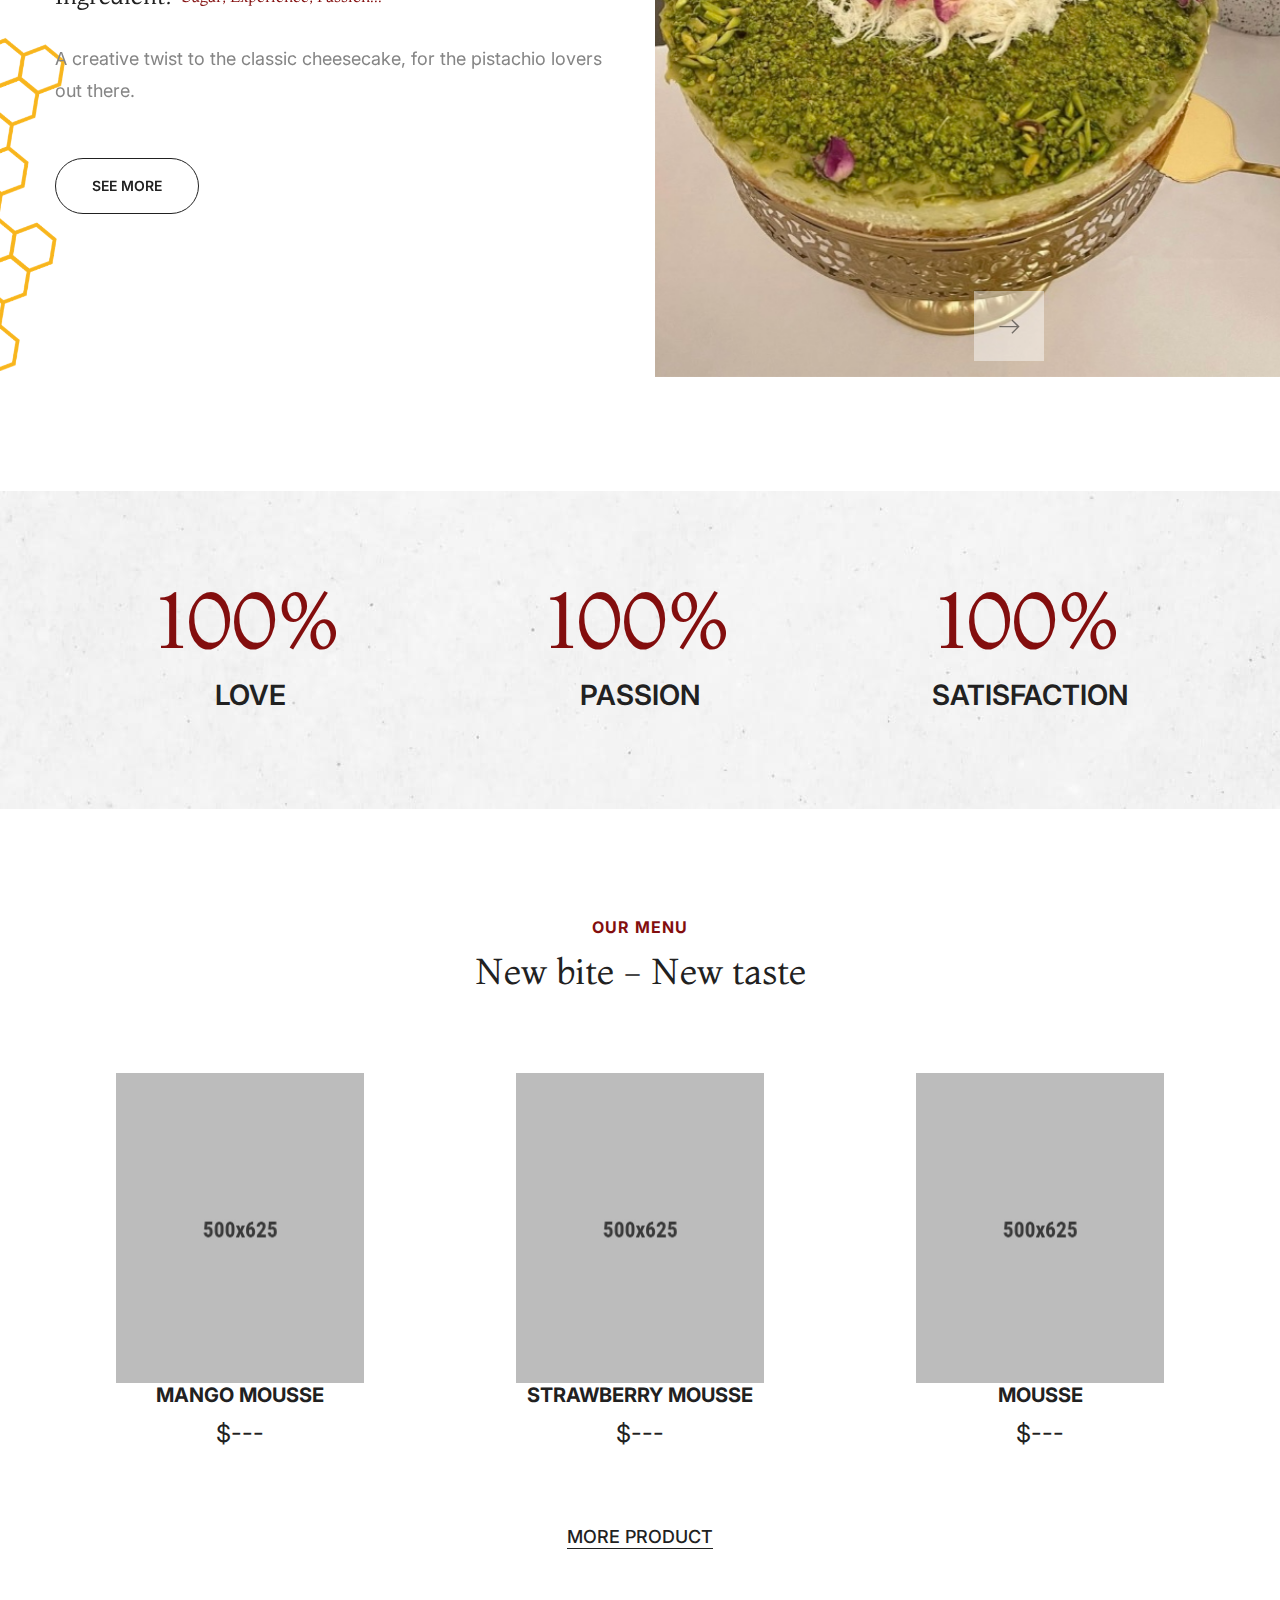
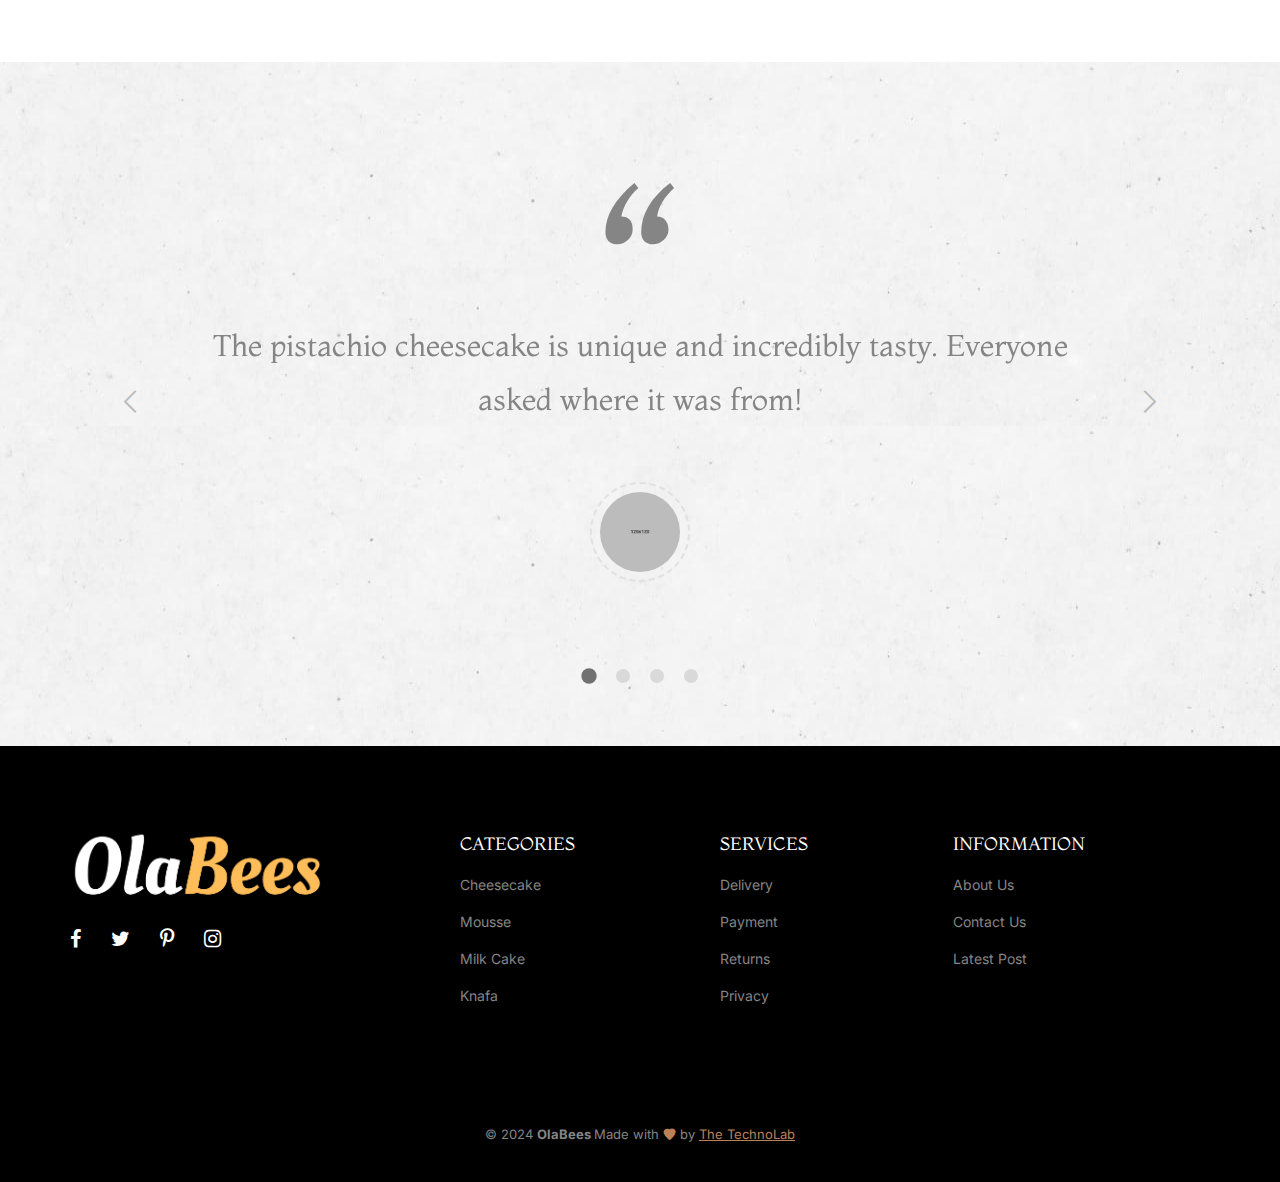
==== commit 33f3b8b6: "navbar" ====
--- a/index.html
+++ b/index.html
@@ -39,94 +39,121 @@
 
     <div data-include="header.html"></div>
 
-
-    <!-- offcanvas Menu Start -->
-    <div class="offcanvas offcanvas-end offcanvas-menu bg-secondary" id="offcanvasMenu">
-        <div class="offcanvas-header justify-content-end">
-            <button type="button" class="btn-close text-white" data-bs-dismiss="offcanvas"><i class="lastudioicon-e-remove"></i></button>
-        </div>
-        <div class="offcanvas-body">
-            <ul class="mobile-primary-menu">
-                <li>
-                    <a href="#" class="menu-item-link active"href="index-2.html"><span>Home</span></a>
-
-                    </ul>
-                </li>
-                <li class="position-static">
-                    <a class="menu-item-link" href="#"><span>Shop</span></a>
-                    <ul class="sub-menu sub-menu-mega">
-                        <li class="mega-menu-item">
-                            <ul>
-                                <li class="mega-menu-item-title">Cheesecakes></li>
-                                <li><a class="sub-item-link" href=""><span>Strawberry Cheesecake</span></a></li>
-                                <li><a class="sub-item-link" href=""><span>Biscoff Cheesecake</span></a></li>
-                                <li><a class="sub-item-link" href=""><span>Pistachio Cheesecake</span></a></li>
-                            </ul>
-                        </li>
-                        <li class="mega-menu-item">
-                            <ul>
-                                <li class="mega-menu-item-title">Mousse</li>
-                                <li><a class="sub-item-link" href=""><span>Strawberry Mousse</span></a></li>
-                                <li><a class="sub-item-link" href=""><span>Mango Mousse</span></a></li>
-                             
-                            </ul>
-                        </li>
-                        <li class="mega-menu-item">
-                            <ul>
-                                <li class="mega-menu-item-title">Others</li>
-                                <li><a class="sub-item-link" href=""><span>Knafa Bites</span></a></li>
-                                <li><a class="sub-item-link" href=""><span>Arabic Boussa</span></a></li>
-                                <li><a class="sub-item-link" href=""><span>Petit Fours</span></a></li>
-                                
-                            </ul>
-                        </li>
-                        <li class="mega-menu-item banner-menu-content-wrap">
-                            <ul>
-                                <li>
-                                    <a href="shop.html">
-                                        <img src="assets/images/product/featured-product-01.png" alt="Shop">
-                                    </a>
-                                </li>
-                            </ul>
-                        </li>
-                    </ul>
-                </li>
-                <li><a class="menu-item-link" href="#"><span>Pages</span></a>
-                    <ul class="sub-menu">
-                        
-                    </ul>
-                </li>
-                <li><a class="menu-item-link" href="#"><span>Blog</span></a>
-                    <ul class="sub-menu">
-
+ <!-- offcanvas Menu Start -->
+ <div class="offcanvas offcanvas-end offcanvas-menu bg-secondary" id="offcanvasMenu">
+    <div class="offcanvas-header justify-content-end">
+        <button type="button" class="btn-close text-white" data-bs-dismiss="offcanvas"><i class="lastudioicon-e-remove"></i></button>
+    </div>
+    <div class="offcanvas-body">
+        <ul class="mobile-primary-menu">
+            <li>
+                <a href="#" class="menu-item-link active"><span>Home</span></a>
+                <ul class="sub-menu">
+                    <li><a class="sub-item-link" href="index.html"><span>Cake Shop 01</span></a></li>
+                    <li><a class="sub-item-link" href="index-2.html"><span>Cake Shop 02</span></a></li>
+                    <li><a class="sub-item-link" href="index-3.html"><span>Cake Shop 03</span></a></li>
+                    <li><a class="sub-item-link" href="index-4.html"><span>Cake Shop 04</span></a></li>
+                    <li><a class="sub-item-link" href="index-5.html"><span>Cake Shop 05</span></a></li>
+                    <li><a class="sub-item-link" href="index-6.html"><span>Cake Shop 06</span></a></li>
+                    <li><a class="sub-item-link" href="index-7.html"><span>Bread Shop</span></a></li>
+                    <li><a class="sub-item-link" href="index-8.html"><span>Bread Shop 02</span></a></li>
+                    <li><a class="sub-item-link" href="index-9.html"><span>Cake Shop Fullscreen</span></a></li>
+                </ul>
+            </li>
+            <li class="position-static">
+                <a class="menu-item-link" href="#"><span>Shop</span></a>
+                <ul class="sub-menu sub-menu-mega">
+                    <li class="mega-menu-item">
+                        <ul>
+                            <li class="mega-menu-item-title">Shop Layouts</li>
+                            <li><a class="sub-item-link" href="shop-right-sidebar.html"><span>Shop Right Sidebar</span></a></li>
+                            <li><a class="sub-item-link" href="shop-left-sidebar.html"><span>Shop Left Sidebar</span></a></li>
+                            <li><a class="sub-item-link" href="shop.html"><span>Shop 4 Columns</span></a></li>
+                            <li><a class="sub-item-link" href="shop-five-columns.html"><span>Shop 5 Columns</span></a></li>
                         </ul>
-                </li>
-                <li><a class="menu-item-link" href=""><span>Contact</span></a></li>
-            </ul>
-            <ul class="hotline-wrapper offcanvas-hotline">
-                <li>
-                    <div class="hotline">
-                        <i class="lastudioicon lastudioicon-support248"></i>
-                        <div class="hotline-content">
-                            <span class="hotline-text">Phone</span>
-                            <a class="hotline-link" href="tel:0123456789">123-456-7890</a>
-                        </div>
-                    </div>
-                </li>
-                <li>
-                    <div class="hotline">
-                        <i class="lastudioicon lastudioicon-pin-check"></i>
-                        <div class="hotline-content">
-                            <span class="hotline-text">Store Location</span>
-                            <a class="hotline-link" href="#/">Charlotte NC</a>
-                        </div>
-                    </div>
-                </li>
-            </ul>
-        </div>
-    </div>
- 
-    <!-- Offcanvas Cart End -->
+                    </li>
+                    <li class="mega-menu-item">
+                        <ul>
+                            <li class="mega-menu-item-title">Product Types</li>
+                            <li><a class="sub-item-link" href="single-product.html"><span>Product Simple</span></a></li>
+                            <li><a class="sub-item-link" href="single-product-grouped.html"><span>Product Grouped</span></a></li>
+                            <li><a class="sub-item-link" href="single-product-variable.html"><span>Product Variable</span></a></li>
+                            <li><a class="sub-item-link" href="single-product-affiliate.html"><span>Product Affiliate</span></a></li>
+                            <li><a class="sub-item-link" href="single-product-Custom.html"><span>Custom Layout</span></a></li>
+                        </ul>
+                    </li>
+                    <li class="mega-menu-item">
+                        <ul>
+                            <li class="mega-menu-item-title">Others</li>
+                            <li><a class="sub-item-link" href="shop-account.html"><span>My Account</span></a></li>
+                            <li><a class="sub-item-link" href="shop-cart.html"><span>Cart</span></a></li>
+                            <li><a class="sub-item-link" href="shop-wishlist.html"><span>Wishlist</span></a></li>
+                            <li><a class="sub-item-link" href="shop-checkout.html"><span>Checkout</span></a></li>
+                            <li><a class="sub-item-link" href="shop-compare.html"><span>Compare</span></a></li>
+                            <li><a class="sub-item-link" href="shop-order-tracking.html"><span>Order Tracking</span></a></li>
+                        </ul>
+                    </li>
+                    <li class="mega-menu-item banner-menu-content-wrap">
+                        <ul>
+                            <li>
+                                <a href="shop.html">
+                                    <img src="assets/images/product/featured-product-01.png" alt="Shop">
+                                </a>
+                            </li>
+                        </ul>
+                    </li>
+                </ul>
+            </li>
+            <li><a class="menu-item-link" href="#"><span>Pages</span></a>
+                <ul class="sub-menu">
+                    <li><a class="sub-item-link" href="about.html"><span>About</span></a></li>
+                    <li><a class="sub-item-link" href="contact.html"><span>Contact</span></a></li>
+                    <li><a class="sub-item-link" href="contact-2.html"><span>Contact 2</span></a></li>
+                    <li><a class="sub-item-link" href="our-chef.html"><span>Our Chef</span></a></li>
+                    <li><a class="sub-item-link" href="faq.html"><span>FAQs</span></a></li>
+                    <li><a class="sub-item-link" href="pricing.html"><span>Pricing Plans</span></a></li>
+                    <li><a class="sub-item-link" href="404.html"><span>404 Not Found</span></a></li>
+                    <li><a class="sub-item-link" href="coming-soon.html"><span>Coming Soon</span></a></li>
+                </ul>
+            </li>
+            <li><a class="menu-item-link" href="#"><span>Blog</span></a>
+                <ul class="sub-menu">
+                    <li><a class="sub-item-link" href="blog-right-sidebar.html"><span>Blog Right Sidebar</span></a></li>
+                    <li><a class="sub-item-link" href="blog-left-sidebar.html"><span>Blog Left Sidebar</span></a></li>
+                    <li><a class="sub-item-link" href="blog-no-sidebar.html"><span>Blog No Sidebar</span></a></li>
+                    <li><a class="sub-item-link" href="blog-grid-right-sidebar.html"><span>Blog Grid Right Sidebar</span></a></li>
+                    <li><a class="sub-item-link" href="blog-grid-left-sidebar.html"><span>Blog Grid Left Sidebar</span></a></li>
+                    <li><a class="sub-item-link" href="blog-grid-no-sidebar.html"><span>Blog Grid No Sidebar</span></a></li>
+                    <li><a class="sub-item-link" href="blog-details-right-sidebar.html"><span>Blog Post Right Sidebar</span></a></li>
+                    <li><a class="sub-item-link" href="blog-details-left-sidebar.html"><span>Blog Post Left Sidebar</span></a></li>
+                    <li><a class="sub-item-link" href="blog-details.html"><span>Blog Details</span></a></li>
+                </ul>
+            </li>
+            <li><a class="menu-item-link" href="contact.html"><span>Contact</span></a></li>
+        </ul>
+        <ul class="hotline-wrapper offcanvas-hotline">
+            <li>
+                <div class="hotline">
+                    <i class="lastudioicon lastudioicon-support248"></i>
+                    <div class="hotline-content">
+                        <span class="hotline-text">Hotline</span>
+                        <a class="hotline-link" href="tel:0123456789">(012) 345-6789</a>
+                    </div>
+                </div>
+            </li>
+            <li>
+                <div class="hotline">
+                    <i class="lastudioicon lastudioicon-pin-check"></i>
+                    <div class="hotline-content">
+                        <span class="hotline-text">Store Location</span>
+                        <a class="hotline-link" href="#/">6391 Elgin St. Celina, Delaware 10299</a>
+                    </div>
+                </div>
+            </li>
+        </ul>
+    </div>
+</div>
+<!-- offcanvas Menu End -->
 
     <!-- Slider Section Strat -->
     <div class="slider-section slider-active overflow-hidden">
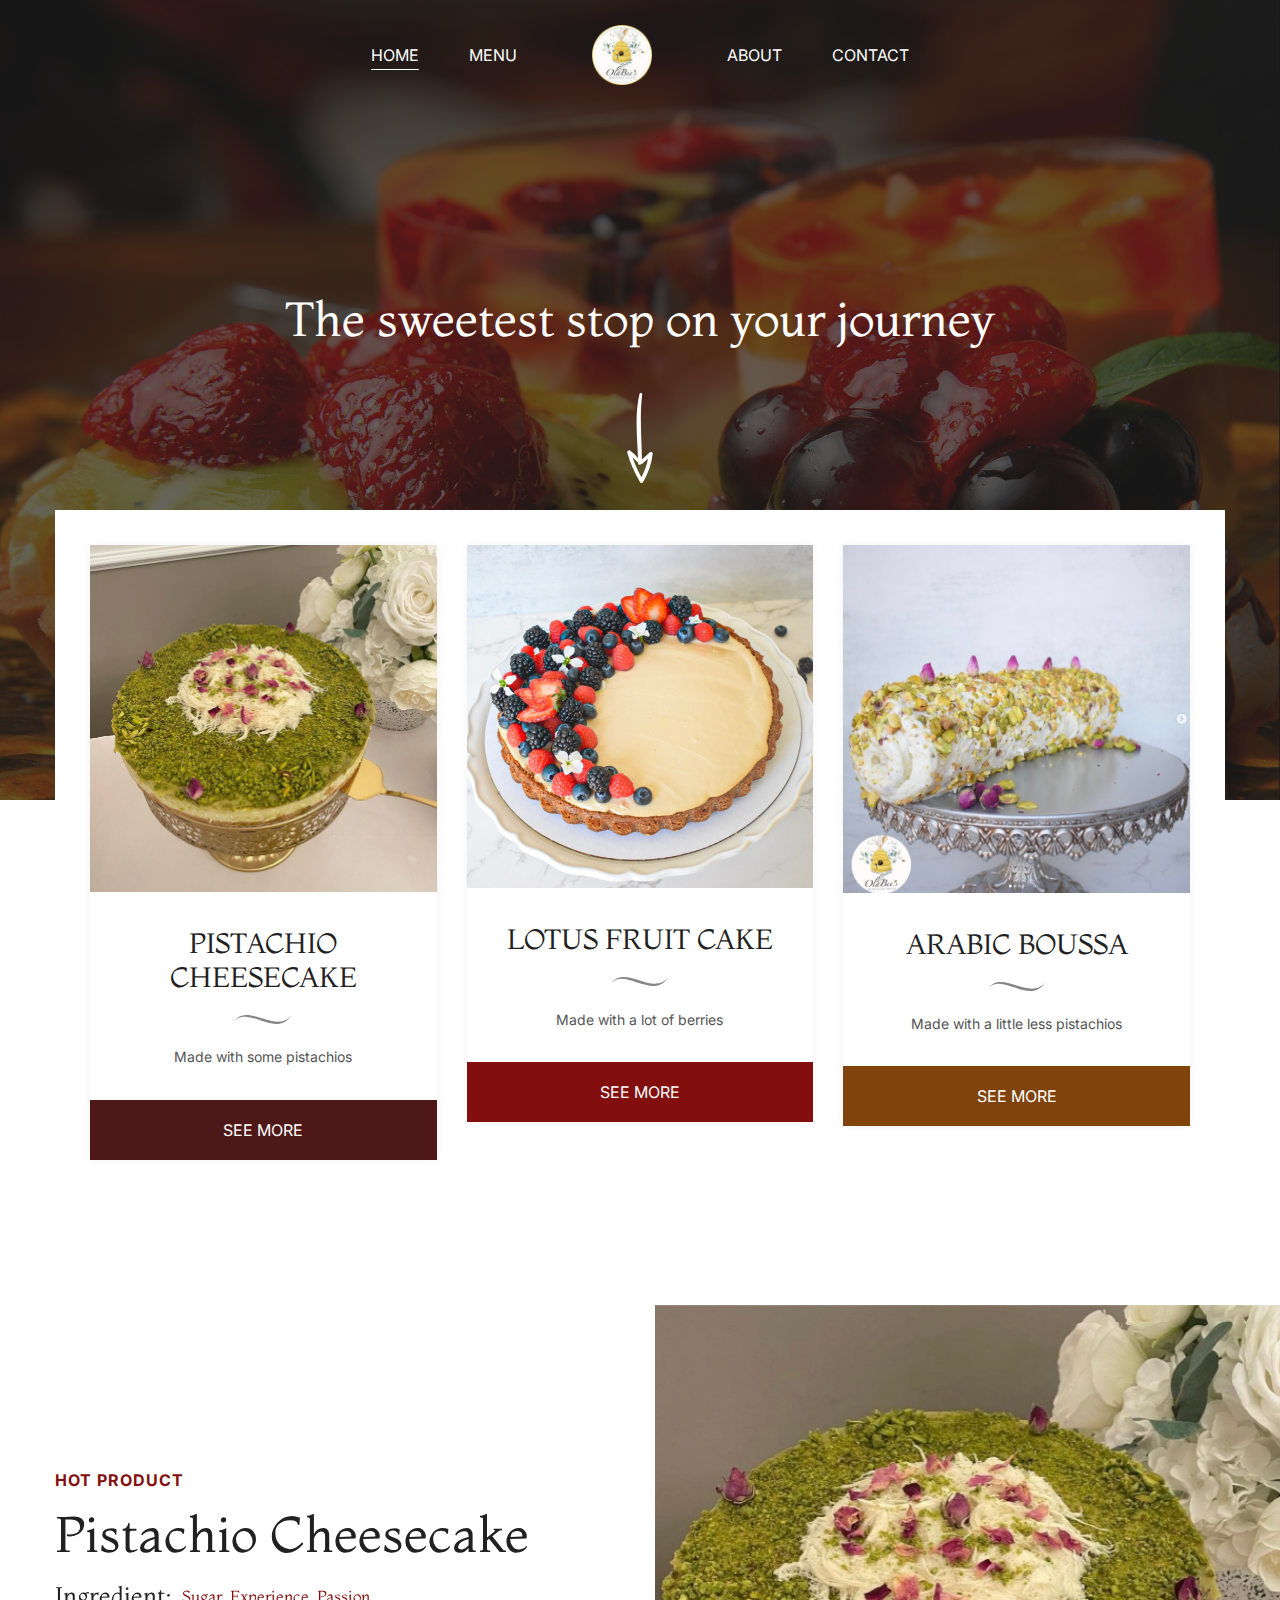
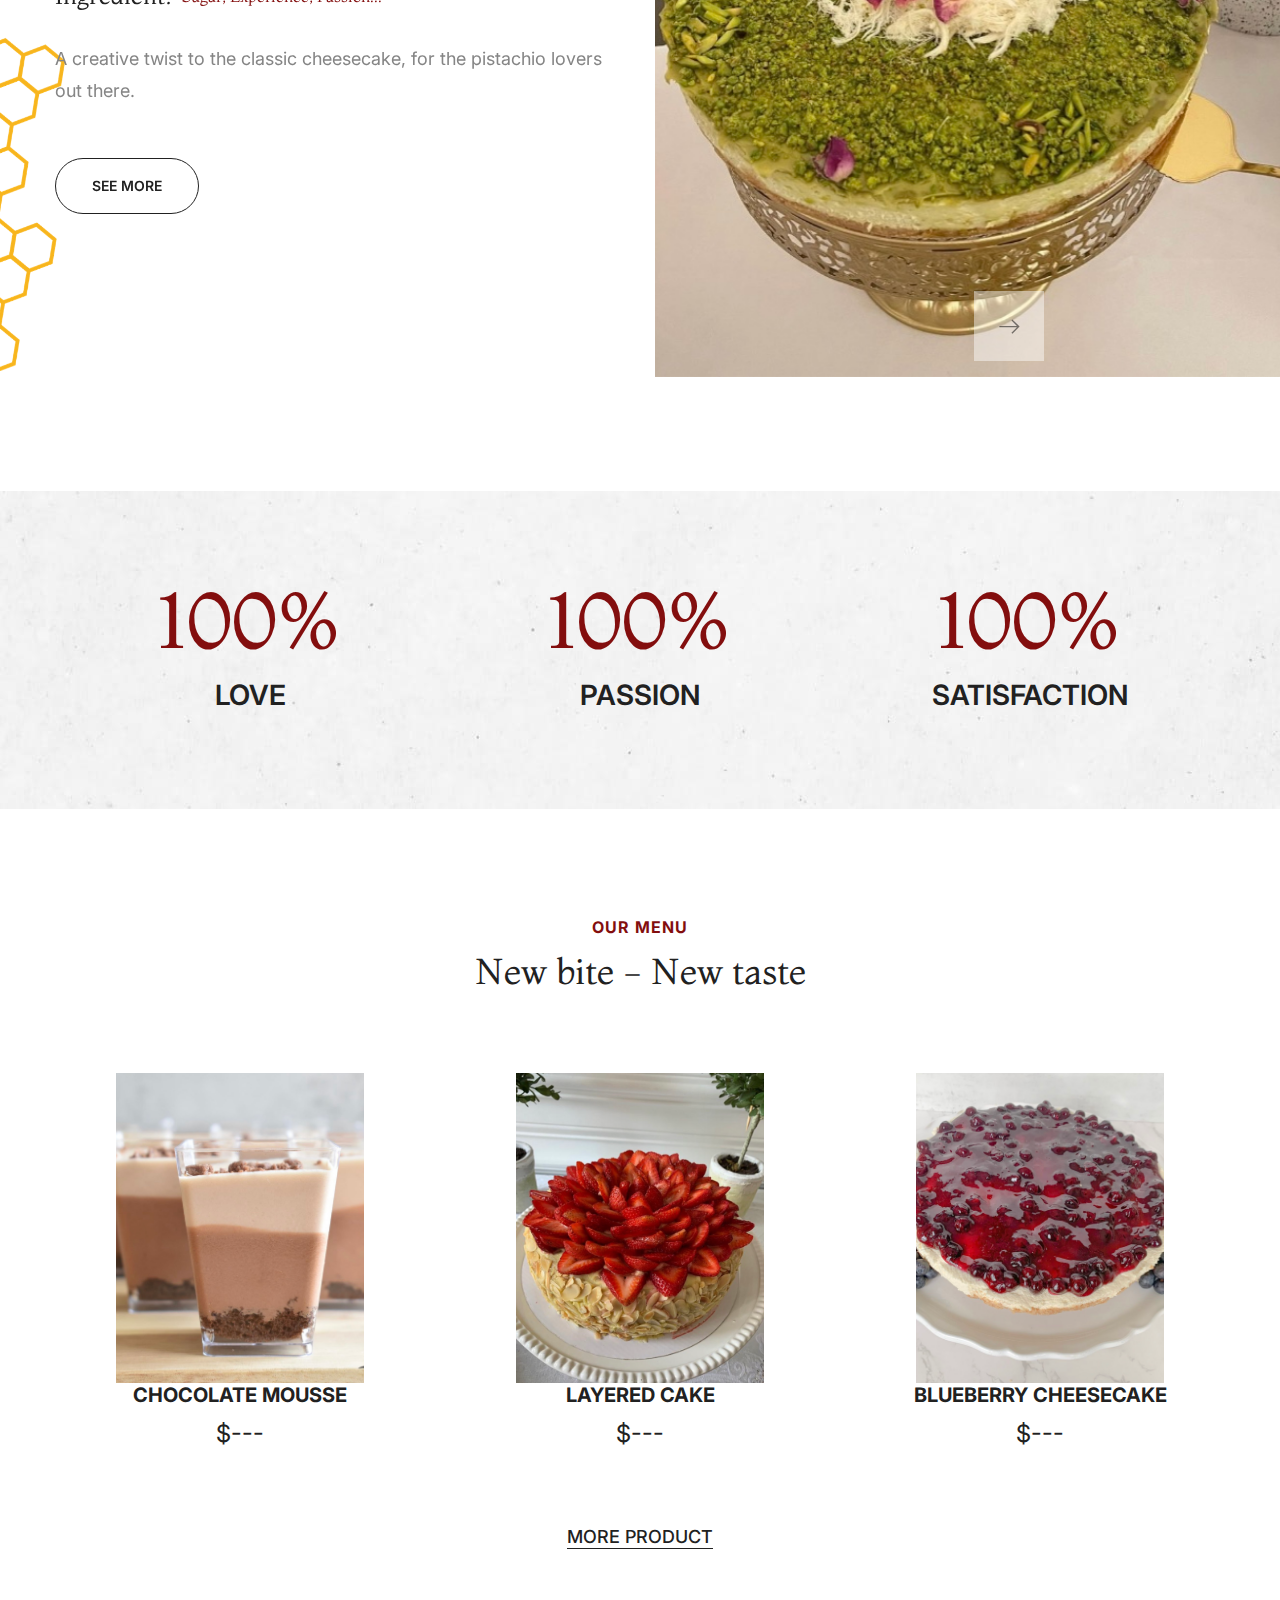
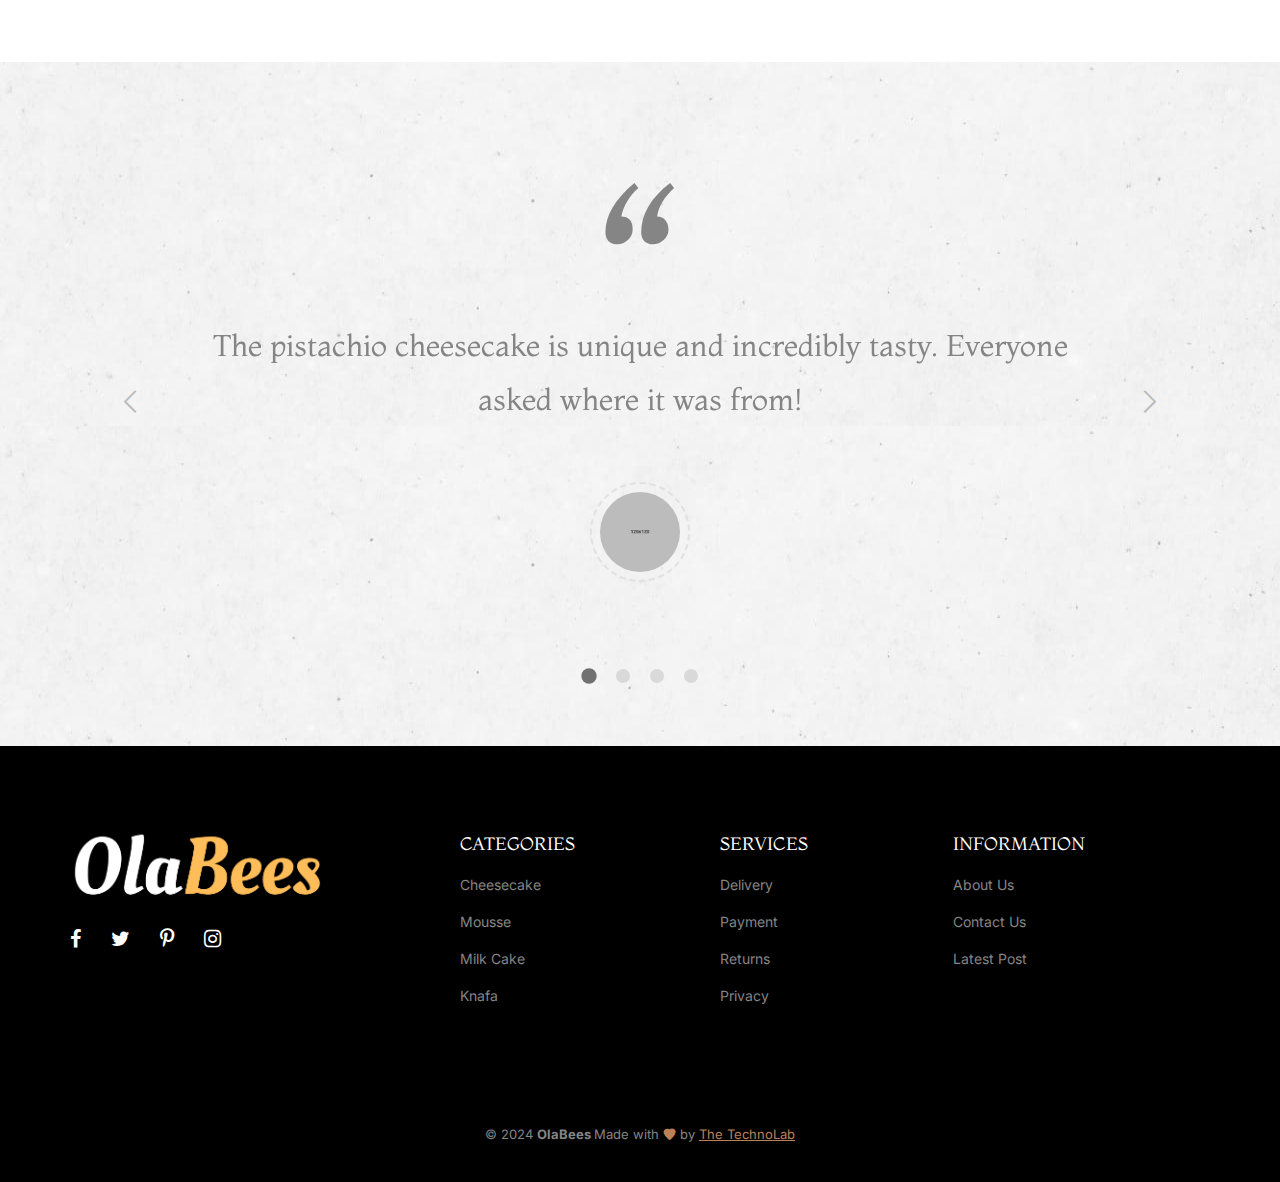
==== commit a9867b5a: "push" ====
--- a/index.html
+++ b/index.html
@@ -47,97 +47,25 @@
     <div class="offcanvas-body">
         <ul class="mobile-primary-menu">
             <li>
-                <a href="#" class="menu-item-link active"><span>Home</span></a>
-                <ul class="sub-menu">
-                    <li><a class="sub-item-link" href="index.html"><span>Cake Shop 01</span></a></li>
-                    <li><a class="sub-item-link" href="index-2.html"><span>Cake Shop 02</span></a></li>
-                    <li><a class="sub-item-link" href="index-3.html"><span>Cake Shop 03</span></a></li>
-                    <li><a class="sub-item-link" href="index-4.html"><span>Cake Shop 04</span></a></li>
-                    <li><a class="sub-item-link" href="index-5.html"><span>Cake Shop 05</span></a></li>
-                    <li><a class="sub-item-link" href="index-6.html"><span>Cake Shop 06</span></a></li>
-                    <li><a class="sub-item-link" href="index-7.html"><span>Bread Shop</span></a></li>
-                    <li><a class="sub-item-link" href="index-8.html"><span>Bread Shop 02</span></a></li>
-                    <li><a class="sub-item-link" href="index-9.html"><span>Cake Shop Fullscreen</span></a></li>
-                </ul>
+                <a href="about." class="menu-item-link active"><span>Home</span></a>
+                
             </li>
             <li class="position-static">
-                <a class="menu-item-link" href="#"><span>Shop</span></a>
-                <ul class="sub-menu sub-menu-mega">
-                    <li class="mega-menu-item">
-                        <ul>
-                            <li class="mega-menu-item-title">Shop Layouts</li>
-                            <li><a class="sub-item-link" href="shop-right-sidebar.html"><span>Shop Right Sidebar</span></a></li>
-                            <li><a class="sub-item-link" href="shop-left-sidebar.html"><span>Shop Left Sidebar</span></a></li>
-                            <li><a class="sub-item-link" href="shop.html"><span>Shop 4 Columns</span></a></li>
-                            <li><a class="sub-item-link" href="shop-five-columns.html"><span>Shop 5 Columns</span></a></li>
-                        </ul>
-                    </li>
-                    <li class="mega-menu-item">
-                        <ul>
-                            <li class="mega-menu-item-title">Product Types</li>
-                            <li><a class="sub-item-link" href="single-product.html"><span>Product Simple</span></a></li>
-                            <li><a class="sub-item-link" href="single-product-grouped.html"><span>Product Grouped</span></a></li>
-                            <li><a class="sub-item-link" href="single-product-variable.html"><span>Product Variable</span></a></li>
-                            <li><a class="sub-item-link" href="single-product-affiliate.html"><span>Product Affiliate</span></a></li>
-                            <li><a class="sub-item-link" href="single-product-Custom.html"><span>Custom Layout</span></a></li>
-                        </ul>
-                    </li>
-                    <li class="mega-menu-item">
-                        <ul>
-                            <li class="mega-menu-item-title">Others</li>
-                            <li><a class="sub-item-link" href="shop-account.html"><span>My Account</span></a></li>
-                            <li><a class="sub-item-link" href="shop-cart.html"><span>Cart</span></a></li>
-                            <li><a class="sub-item-link" href="shop-wishlist.html"><span>Wishlist</span></a></li>
-                            <li><a class="sub-item-link" href="shop-checkout.html"><span>Checkout</span></a></li>
-                            <li><a class="sub-item-link" href="shop-compare.html"><span>Compare</span></a></li>
-                            <li><a class="sub-item-link" href="shop-order-tracking.html"><span>Order Tracking</span></a></li>
-                        </ul>
-                    </li>
-                    <li class="mega-menu-item banner-menu-content-wrap">
-                        <ul>
-                            <li>
-                                <a href="shop.html">
-                                    <img src="assets/images/product/featured-product-01.png" alt="Shop">
-                                </a>
-                            </li>
-                        </ul>
-                    </li>
-                </ul>
+                <a class="menu-item-link" href="about."><span>Menu</span></a>
+                
             </li>
-            <li><a class="menu-item-link" href="#"><span>Pages</span></a>
-                <ul class="sub-menu">
-                    <li><a class="sub-item-link" href="about.html"><span>About</span></a></li>
-                    <li><a class="sub-item-link" href="contact.html"><span>Contact</span></a></li>
-                    <li><a class="sub-item-link" href="contact-2.html"><span>Contact 2</span></a></li>
-                    <li><a class="sub-item-link" href="our-chef.html"><span>Our Chef</span></a></li>
-                    <li><a class="sub-item-link" href="faq.html"><span>FAQs</span></a></li>
-                    <li><a class="sub-item-link" href="pricing.html"><span>Pricing Plans</span></a></li>
-                    <li><a class="sub-item-link" href="404.html"><span>404 Not Found</span></a></li>
-                    <li><a class="sub-item-link" href="coming-soon.html"><span>Coming Soon</span></a></li>
-                </ul>
-            </li>
-            <li><a class="menu-item-link" href="#"><span>Blog</span></a>
-                <ul class="sub-menu">
-                    <li><a class="sub-item-link" href="blog-right-sidebar.html"><span>Blog Right Sidebar</span></a></li>
-                    <li><a class="sub-item-link" href="blog-left-sidebar.html"><span>Blog Left Sidebar</span></a></li>
-                    <li><a class="sub-item-link" href="blog-no-sidebar.html"><span>Blog No Sidebar</span></a></li>
-                    <li><a class="sub-item-link" href="blog-grid-right-sidebar.html"><span>Blog Grid Right Sidebar</span></a></li>
-                    <li><a class="sub-item-link" href="blog-grid-left-sidebar.html"><span>Blog Grid Left Sidebar</span></a></li>
-                    <li><a class="sub-item-link" href="blog-grid-no-sidebar.html"><span>Blog Grid No Sidebar</span></a></li>
-                    <li><a class="sub-item-link" href="blog-details-right-sidebar.html"><span>Blog Post Right Sidebar</span></a></li>
-                    <li><a class="sub-item-link" href="blog-details-left-sidebar.html"><span>Blog Post Left Sidebar</span></a></li>
-                    <li><a class="sub-item-link" href="blog-details.html"><span>Blog Details</span></a></li>
-                </ul>
-            </li>
-            <li><a class="menu-item-link" href="contact.html"><span>Contact</span></a></li>
+            <li><a class="menu-item-link" href="about."><span>About</span></a></li>
+
+          
+            <li><a class="menu-item-link" href="contact."><span>Contact</span></a></li>
         </ul>
         <ul class="hotline-wrapper offcanvas-hotline">
             <li>
                 <div class="hotline">
                     <i class="lastudioicon lastudioicon-support248"></i>
                     <div class="hotline-content">
-                        <span class="hotline-text">Hotline</span>
-                        <a class="hotline-link" href="tel:0123456789">(012) 345-6789</a>
+                        <span class="hotline-text">Phone</span>
+                        <a class="hotline-link" href="tel:0123456789">(123) 456-7890</a>
                     </div>
                 </div>
             </li>
@@ -145,8 +73,8 @@
                 <div class="hotline">
                     <i class="lastudioicon lastudioicon-pin-check"></i>
                     <div class="hotline-content">
-                        <span class="hotline-text">Store Location</span>
-                        <a class="hotline-link" href="#/">6391 Elgin St. Celina, Delaware 10299</a>
+                        <span class="hotline-text">Location</span>
+                        <a class="hotline-link" href="#/">Charlotte NC</a>
                     </div>
                 </div>
             </li>
@@ -211,12 +139,12 @@
                         <div class="features-card-item">
                             <div class="features-card-item__image">
                                 <a href="shop.">
-                                    <img src="assets/images/features-card/features-card-02.jpg" alt="Features Card" width="460" height="516">
+                                    <img src="assets/images/IMG_4440.jpg" alt="Features Card" width="460" height="516">
                                 </a>
                             </div>
                             <div class="features-card-item__content text-center">
                                 <div class="features-card-item__inner">
-                                    <h3 class="features-card-item__title"><a href="shop.">Berry Cake</a></h3>
+                                    <h3 class="features-card-item__title"><a href="shop.">Lotus Fruit Cake</a></h3>
                                     <p>Made with a lot of berries</p>
                                 </div>
                                 <a href="shop." class="features-card-item__btn btn btn-color-02">See More</a>
@@ -397,18 +325,12 @@
                     <!-- Product Item Start -->
                     <div class="product-item product-item-02 text-center">
                         <div class="product-item__image">
-                            <a href="single-product."><img width="310" height="310" src="assets/images/product/product-9-500x625.jpg" alt="Product"></a>
+                            <a href="single-product."><img width="310" height="310" src="assets/images/IMG_4438.jpg" alt="Product"></a>
                             <ul class="product-item__meta meta-middle">
-                                <li class="product-item__meta-action">
-                                    <a class="labtn-icon-quickview" href="#" data-bs-tooltip="tooltip" data-bs-placement="top" title="Quick View" data-bs-toggle="modal" data-bs-target="#exampleProductModal"></a>
-                                </li>
-                                <li class="product-item__meta-action"><a class="labtn-icon-cart" href="#" data-bs-tooltip="tooltip" data-bs-placement="top" title="Select options" data-bs-toggle="modal" data-bs-target="#modalCart"></a></li>
-                                <li class="product-item__meta-action"><a class="labtn-icon-wishlist" href="#" data-bs-tooltip="tooltip" data-bs-placement="top" title="Add to wishlist" data-bs-toggle="modal" data-bs-target="#modalWishlist"></a></li>
-                                <li class="product-item__meta-action"><a class="labtn-icon-compare" href="#" data-bs-tooltip="tooltip" data-bs-placement="top" title="Add to compare" data-bs-toggle="modal" data-bs-target="#modalCompare"></a></li>
-                            </ul>
+                                     </ul>
                         </div>
                         <div class="product-item__content pb-5">
-                            <h5 class="product-item__title fs-5"><a href="single-product.">Mango Mousse</a></h5>
+                            <h5 class="product-item__title fs-5"><a href="single-product.">Chocolate Mousse</a></h5>
                             <span class="product-item__price fs-4">$---</span>
                         </div>
                     </div>
@@ -418,18 +340,12 @@
                     <!-- Product Item Start -->
                     <div class="product-item product-item-02 text-center">
                         <div class="product-item__image">
-                            <a href="single-product."><img width="310" height="310" src="assets/images/product/product-17-500x625.jpg" alt="Product"></a>
+                            <a href="single-product."><img width="310" height="310" src="assets/images/IMG_4439.jpg" alt="Product"></a>
                             <ul class="product-item__meta meta-middle">
-                                <li class="product-item__meta-action">
-                                    <a class="labtn-icon-quickview" href="#" data-bs-tooltip="tooltip" data-bs-placement="top" title="Quick View" data-bs-toggle="modal" data-bs-target="#exampleProductModal"></a>
-                                </li>
-                                <li class="product-item__meta-action"><a class="labtn-icon-cart" href="#" data-bs-tooltip="tooltip" data-bs-placement="top" title="Select options" data-bs-toggle="modal" data-bs-target="#modalCart"></a></li>
-                                <li class="product-item__meta-action"><a class="labtn-icon-wishlist" href="#" data-bs-tooltip="tooltip" data-bs-placement="top" title="Add to wishlist" data-bs-toggle="modal" data-bs-target="#modalWishlist"></a></li>
-                                <li class="product-item__meta-action"><a class="labtn-icon-compare" href="#" data-bs-tooltip="tooltip" data-bs-placement="top" title="Add to compare" data-bs-toggle="modal" data-bs-target="#modalCompare"></a></li>
                             </ul>
                         </div>
                         <div class="product-item__content pb-5">
-                            <h5 class="product-item__title fs-5"><a href="single-product.">Strawberry Mousse</a></h5>
+                            <h5 class="product-item__title fs-5"><a href="single-product.">Layered Cake</a></h5>
                             <span class="product-item__price fs-4">$---</span>
                         </div>
                     </div>
@@ -439,18 +355,14 @@
                     <!-- Product Item Start -->
                     <div class="product-item product-item-02 text-center">
                         <div class="product-item__image">
-                            <a href="single-product."><img width="310" height="310" src="assets/images/product/product-16-500x625.jpg" alt="Product"></a>
+                            <a href="single-product."><img width="310" height="310" src="assets/images/IMG_4441.jpg" alt="Product"></a>
                             <ul class="product-item__meta meta-middle">
                                 <li class="product-item__meta-action">
-                                    <a class="labtn-icon-quickview" href="#" data-bs-tooltip="tooltip" data-bs-placement="top" title="Quick View" data-bs-toggle="modal" data-bs-target="#exampleProductModal"></a>
                                 </li>
-                                <li class="product-item__meta-action"><a class="labtn-icon-cart" href="#" data-bs-tooltip="tooltip" data-bs-placement="top" title="Select options" data-bs-toggle="modal" data-bs-target="#modalCart"></a></li>
-                                <li class="product-item__meta-action"><a class="labtn-icon-wishlist" href="#" data-bs-tooltip="tooltip" data-bs-placement="top" title="Add to wishlist" data-bs-toggle="modal" data-bs-target="#modalWishlist"></a></li>
-                                <li class="product-item__meta-action"><a class="labtn-icon-compare" href="#" data-bs-tooltip="tooltip" data-bs-placement="top" title="Add to compare" data-bs-toggle="modal" data-bs-target="#modalCompare"></a></li>
-                            </ul>
+                                 </ul>
                         </div>
                         <div class="product-item__content pb-5">
-                            <h5 class="product-item__title fs-5"><a href="single-product.">Mousse</a></h5>
+                            <h5 class="product-item__title fs-5"><a href="single-product.">Blueberry Cheesecake</a></h5>
                             <span class="product-item__price fs-4">$---</span>
                         </div>
                     </div>
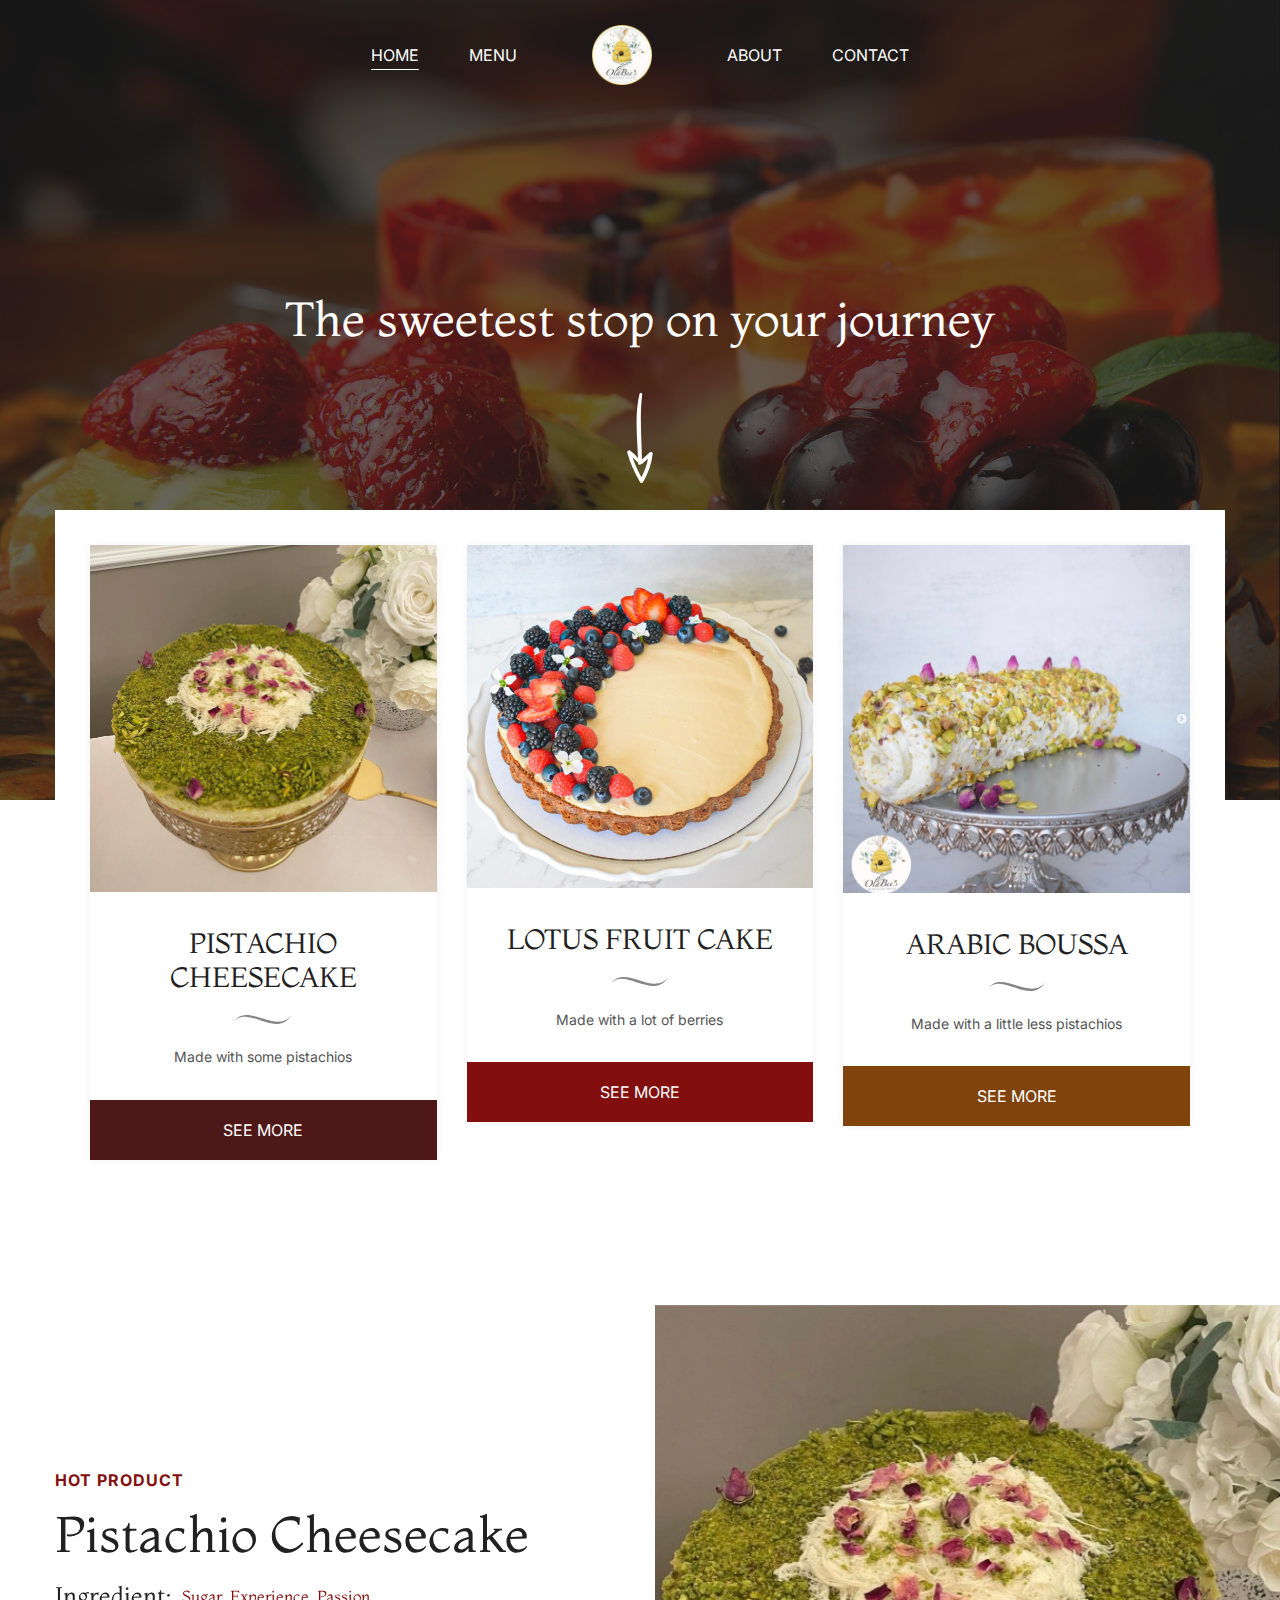
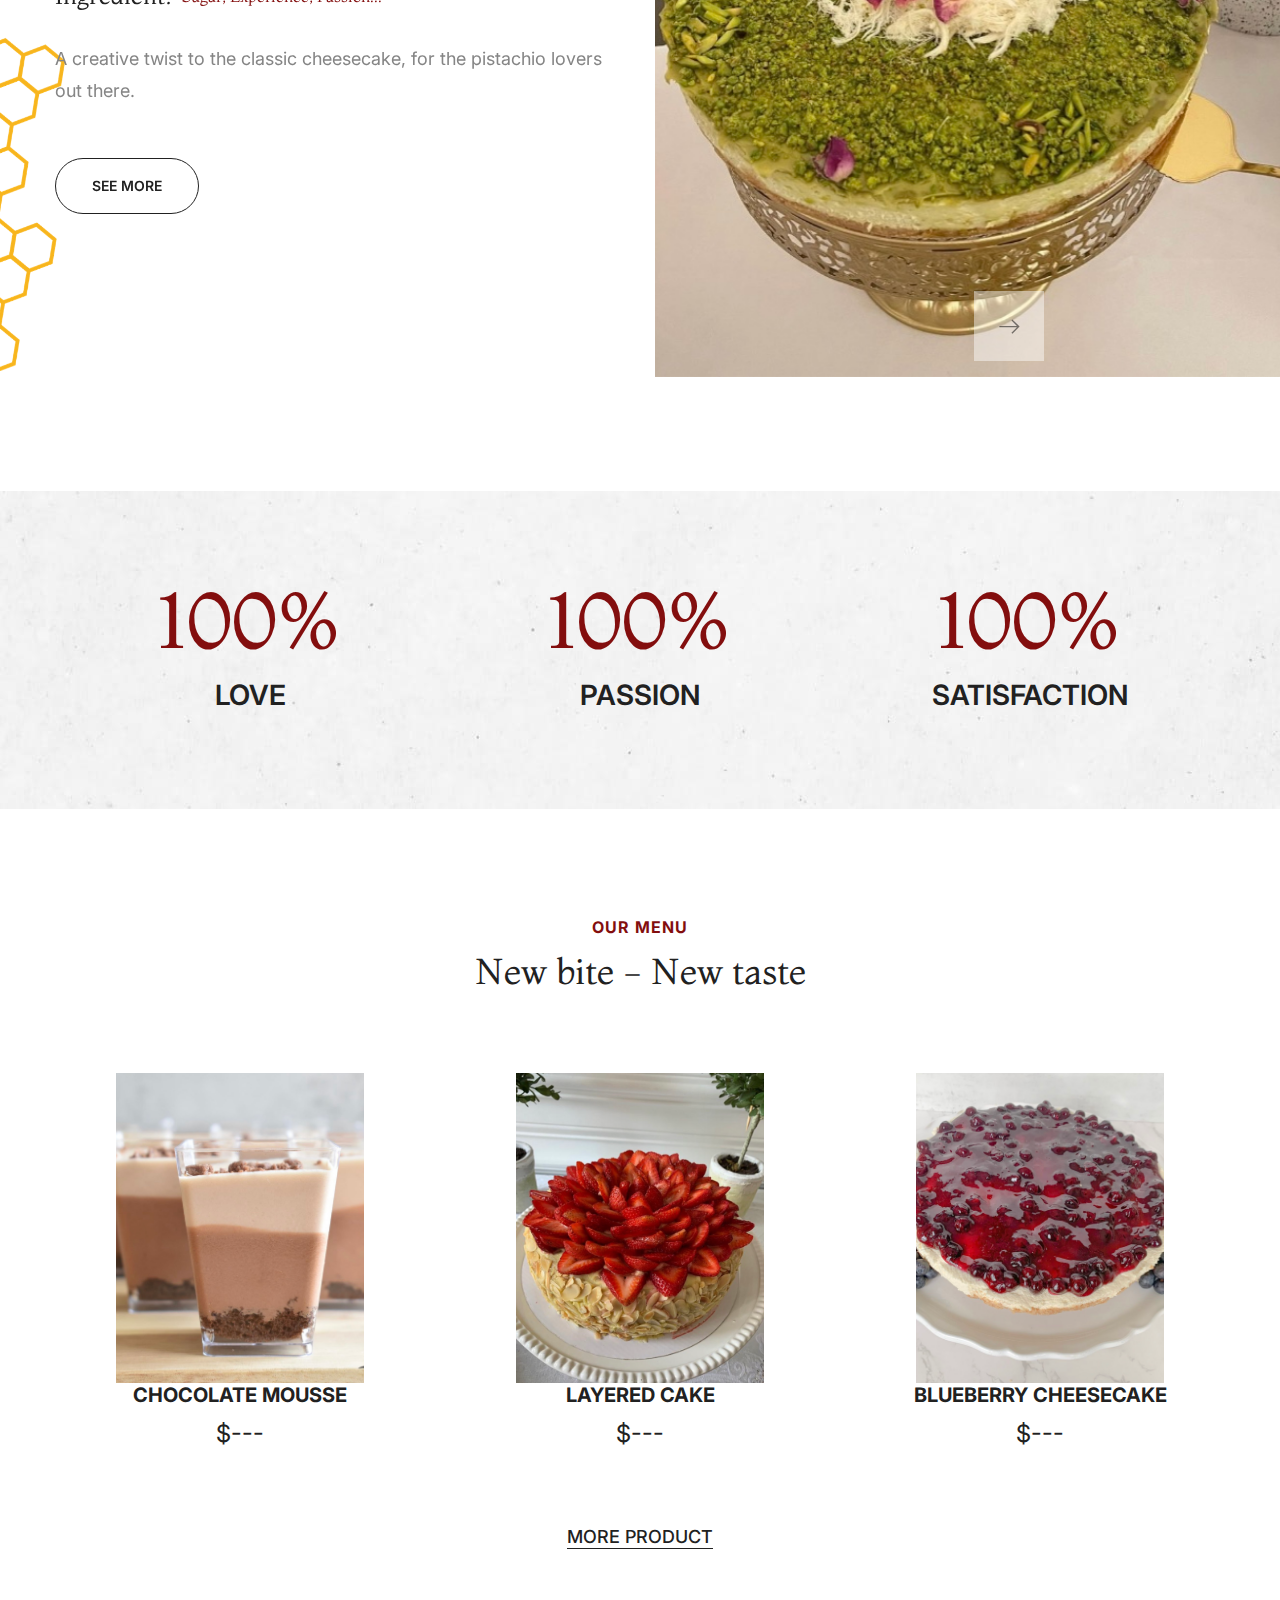
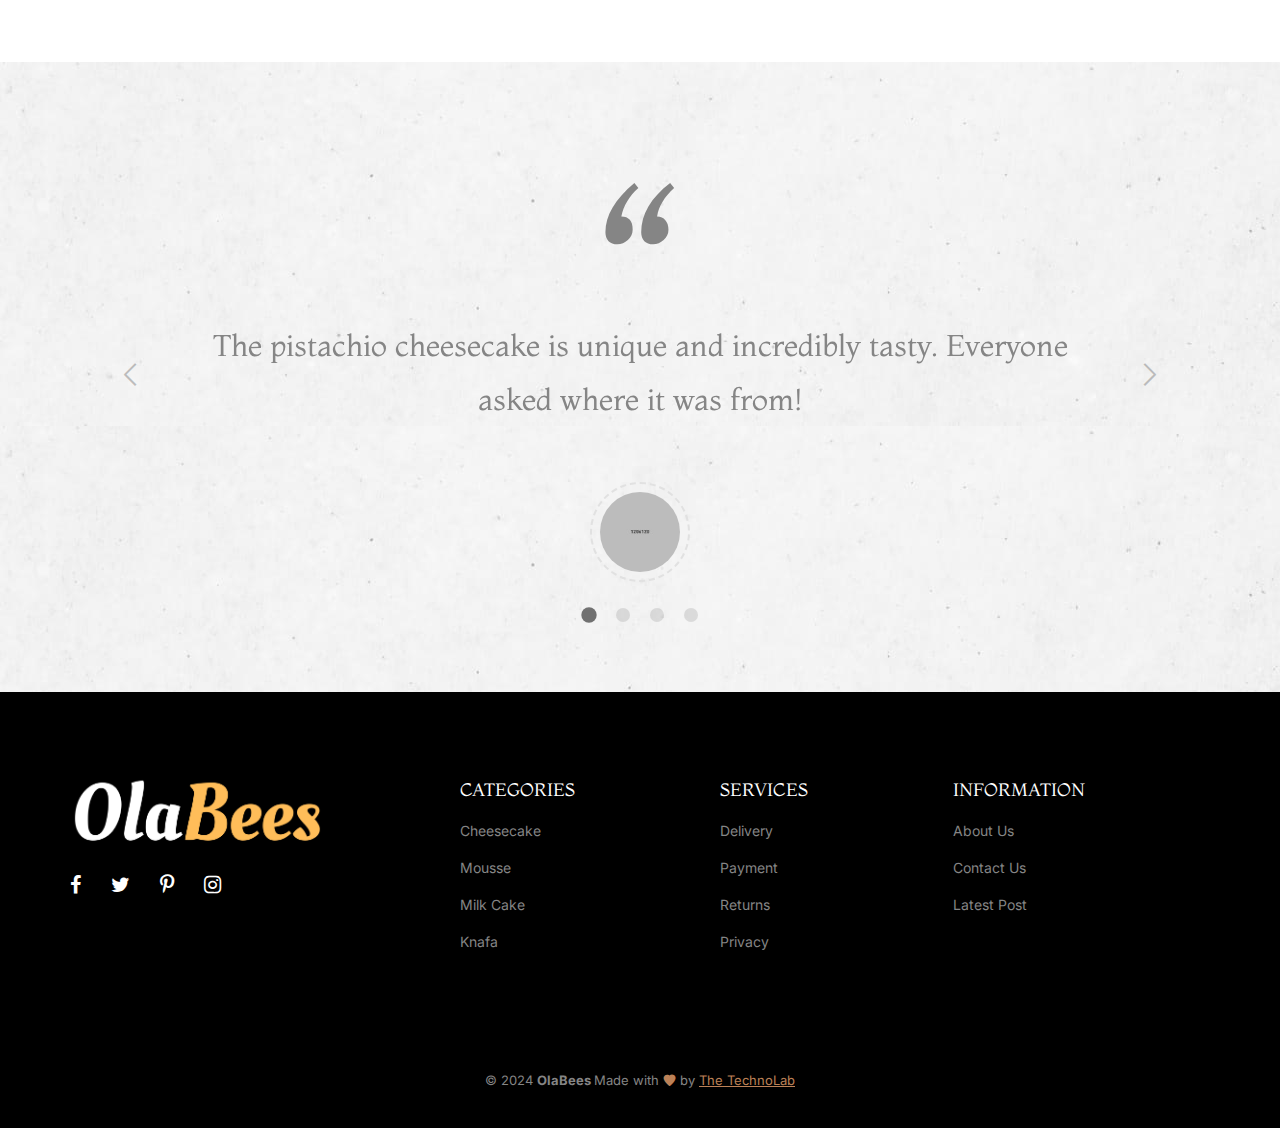
==== commit 03c0b754: "Fianl" ====
--- a/index.html
+++ b/index.html
@@ -423,7 +423,7 @@
                         <!-- Testimonial Item End -->
                         <!-- Testimonial Item Strat -->
                         <div class="swiper-slide testimonial-item text-center">
-                            <p>Aliqua id fugiat nostrud irure ex duis ea quis id quis ad et. Sunt qui esse pariatur duis deserunt mollit dolore cillum minim tempor enim. Elit aute irure tempor</p>
+                            <p>The Middle Eastern desserts taste like genuine homemade desserts!</p>
                             <div class="testimonial-item__image">
                                 <img width="100" height="100" src="assets/images/avatar/avatar-04.jpg" alt="Author">
                             </div>
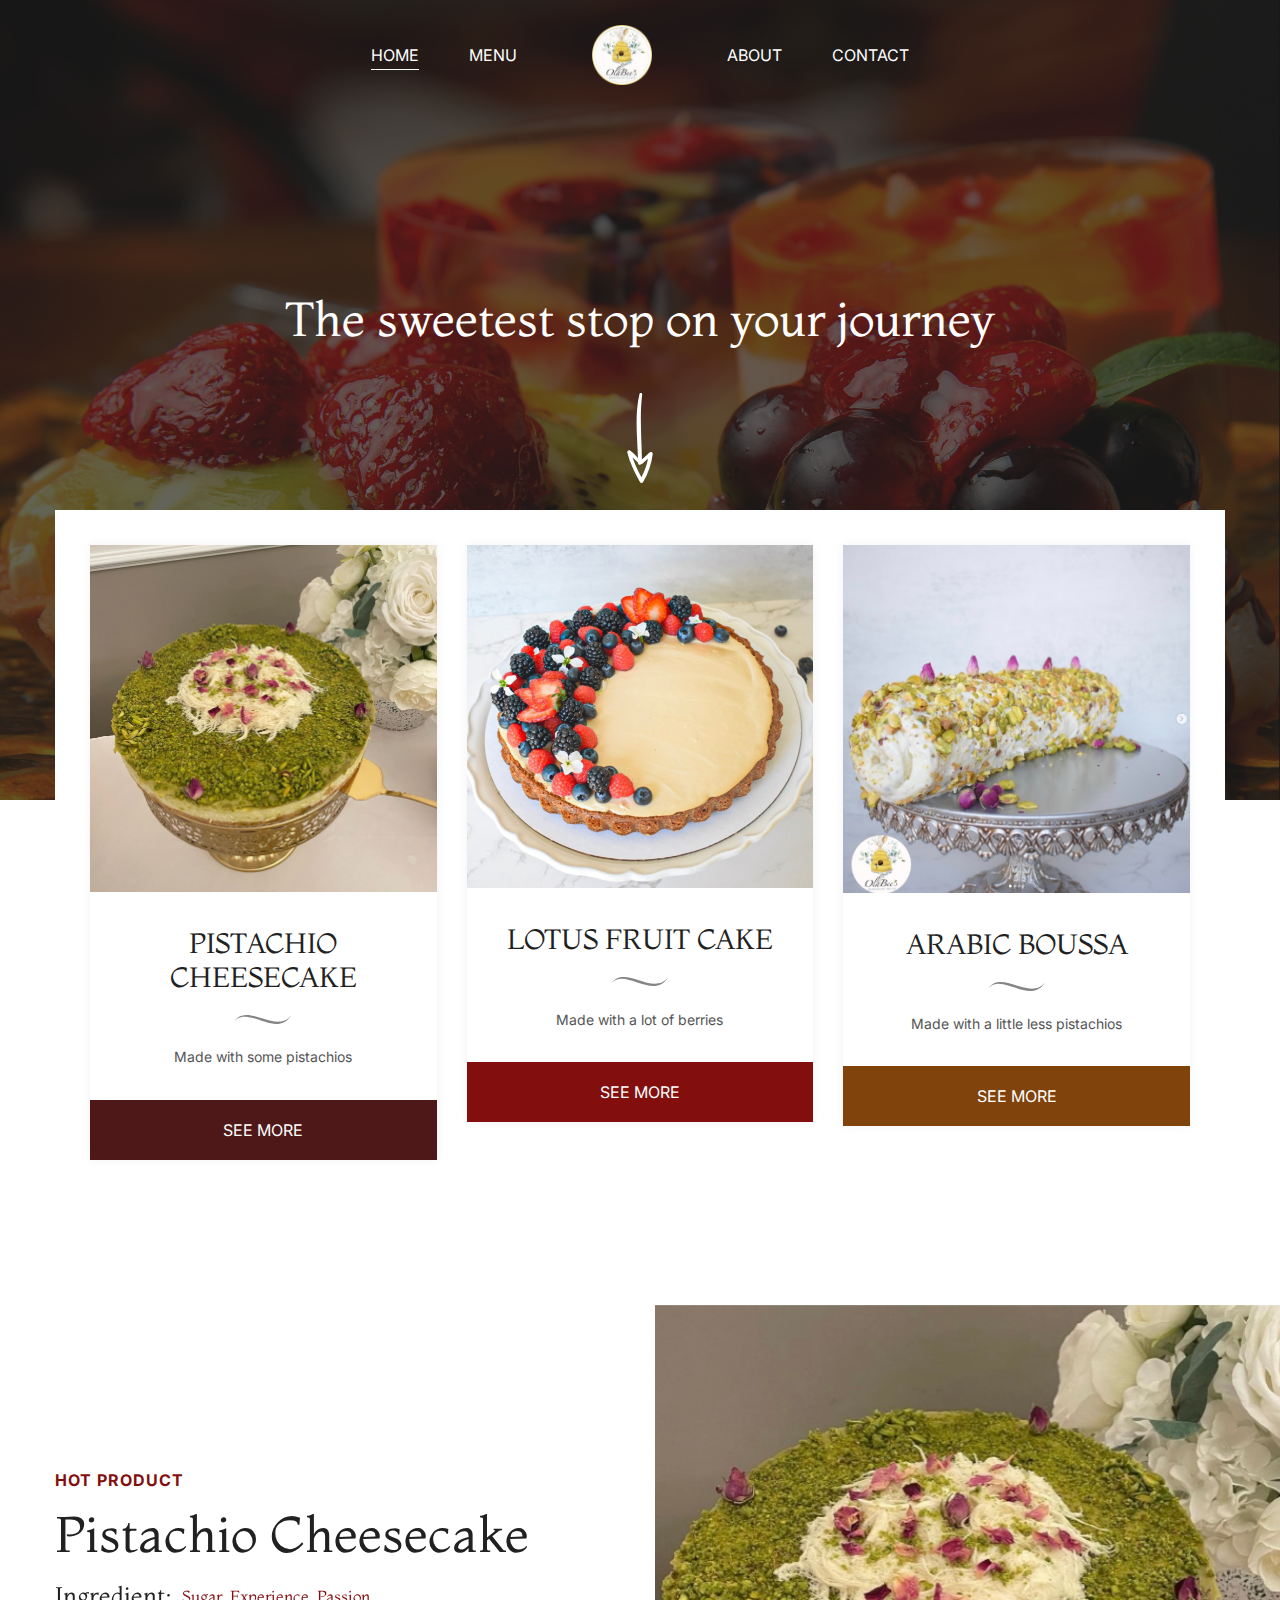
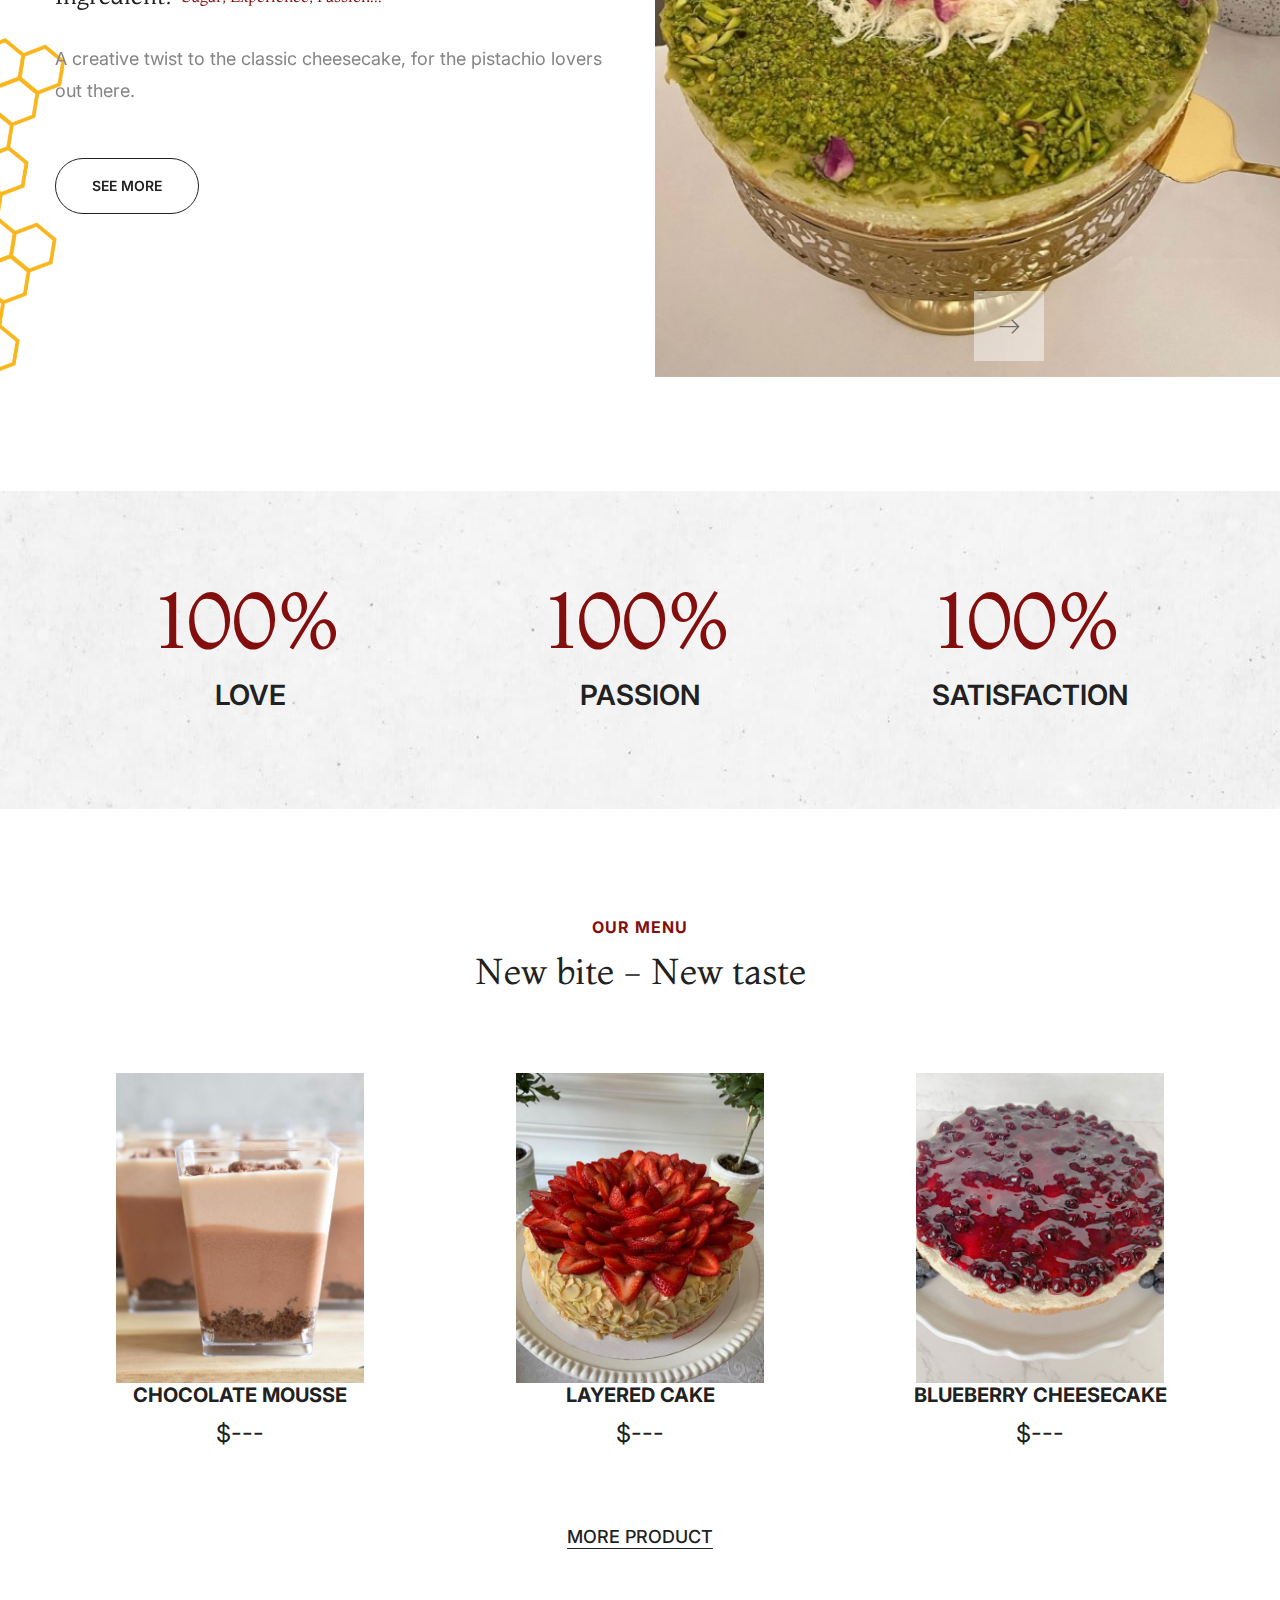
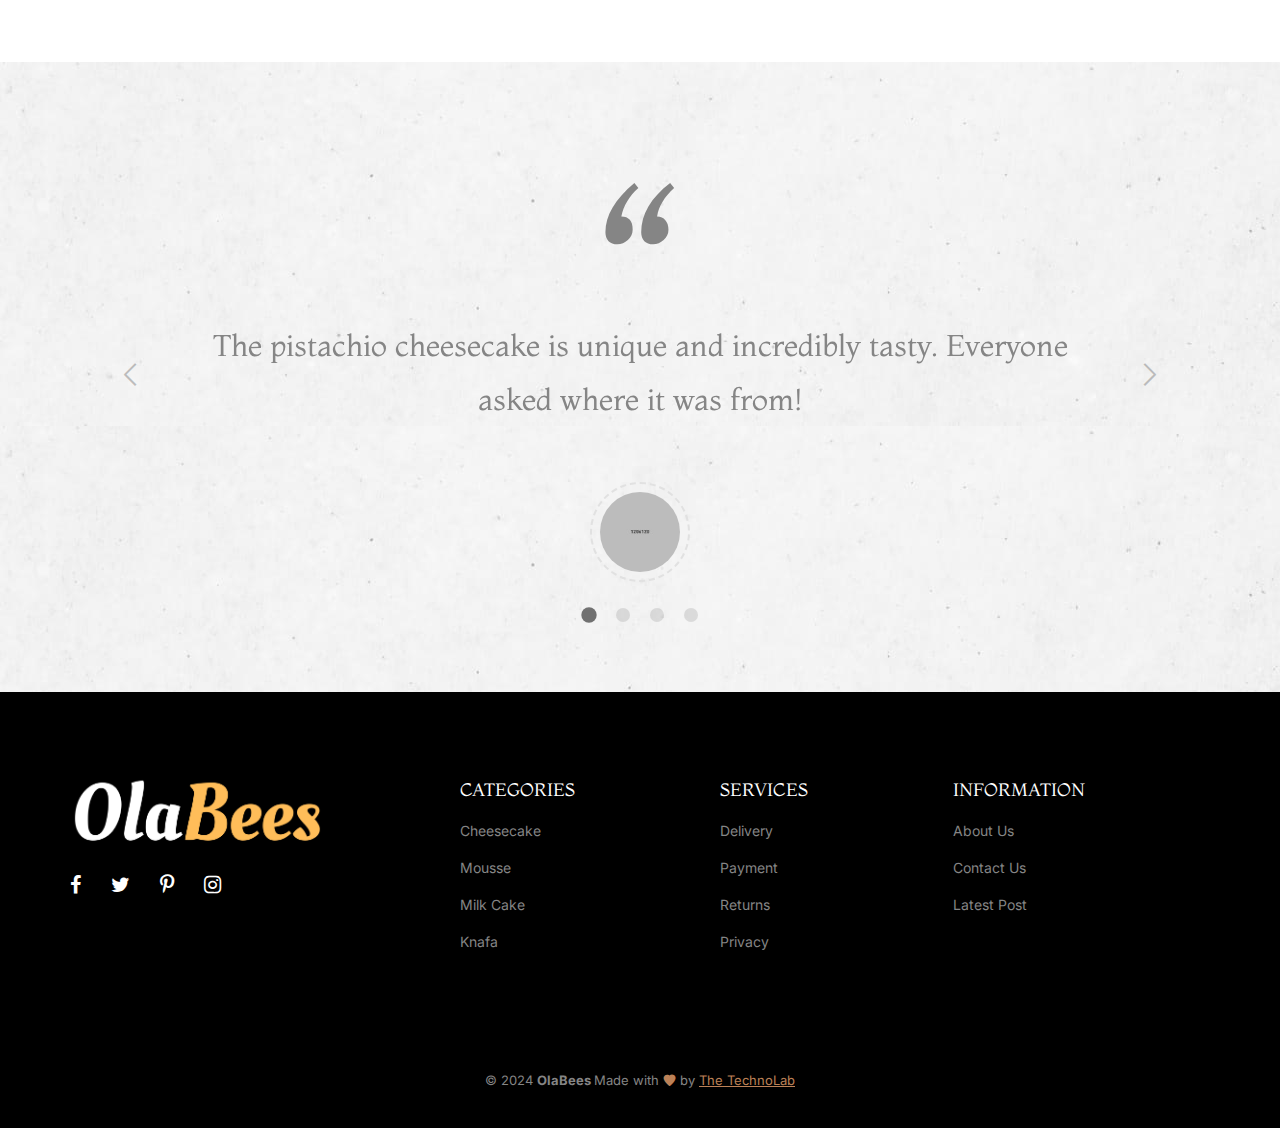
==== commit 8b06bace: "dynamic footer" ====
--- a/index.html
+++ b/index.html
@@ -456,104 +456,13 @@
     </a>
     <!-- Scroll Top End -->
 
-    <!-- Footer Strat -->
-    <div class="bg-dark-four dark-footer">
-        <!-- Footer Strat -->
-        <div class="footer-section">
-
-            <!-- Footer Widget Section Strat -->
-            <div class="footer-widget-section">
-                <div class="container custom-container">
-                    <div class="row gy-6">
-                        <div class="col-md-4">
-                            <!-- Footer Widget Section Strat -->
-                            <div class="footer-widget">
-                                <div class="footer-widget__logo">
-                                    <a class="logo-dark" href="index-2.html"><img src="assets/images/logo.svg" alt="Logo"></a>
-                                    <a class="logo-white d-none" href="index-2.html"><img src="assets/images/OlaBees1.png" alt="Logo"></a>
-                                </div>
-                                <div class="footer-widget__social">
-                                    <a href="#"><i class="lastudioicon-b-facebook"></i></a>
-                                    <a href="#"><i class="lastudioicon-b-twitter"></i></a>
-                                    <a href="#"><i class="lastudioicon-b-pinterest"></i></a>
-                                    <a href="#"><i class="lastudioicon-b-instagram"></i></a>
-                                </div>
-                            </div>
-                            <!-- Footer Widget Section End -->
-                        </div>
-                        <div class="col-md-8">
-                            <!-- Footer Widget Wrapper Strat -->
-                            <div class="footer-widget-wrapper d-flex flex-wrap gap-4">
-
-                                <!-- Footer Widget Strat -->
-                                <div class="footer-widget flex-grow-1">
-                                    <h4 class="footer-widget__title">Categories</h4>
-
-                                    <ul class="footer-widget__link">
-                                        <li><a href="shop.">Cheesecake</a></li>
-                                        <li><a href="shop.">Mousse</a></li>
-                                        <li><a href="shop.">Milk Cake</a></li>
-                                        <li><a href="shop.">Knafa</a></li>
-                                    </ul>
-                                </div>
-                                <!-- Footer Widget End -->
-
-                                <!-- Footer Widget Strat -->
-                                <div class="footer-widget flex-grow-1">
-                                    <h4 class="footer-widget__title">Services</h4>
-
-                                    <ul class="footer-widget__link">
-                                        <li><a href="contact.">Delivery</a></li>
-                                        <li><a href="contact.">Payment</a></li>
-                                        <li><a href="contact.">Returns</a></li>
-                                        <li><a href="contact.">Privacy</a></li>
-                                    </ul>
-                                </div>
-                                <!-- Footer Widget End -->
-
-                                <!-- Footer Widget Strat -->
-                                <div class="footer-widget flex-grow-1">
-                                    <h4 class="footer-widget__title">Information</h4>
-
-                                    <ul class="footer-widget__link">
-                                        <li><a href="about.">About Us</a></li>
-                                        <li><a href="contact.">Contact Us</a></li>
-                                        <li><a href="blog-details.">Latest Post</a></li>
-                                    </ul>
-                                </div>
-                                <!-- Footer Widget End -->
-
-                            </div>
-                            <!-- Footer Widget Wrapper End -->
-                        </div>
-                    </div>
-                </div>
-            </div>
-            <!-- Footer Widget Section End -->
-
-            <!-- Footer Copyright Strat -->
-            <div class="footer-copyright footer-copyright-two">
-                <div class="container">
-                    <div class="row row-cols-1 align-items-center">
-                        <div class="col">
-                            <!-- Footer Payment Icon Start -->
-                          
-                            <!-- Footer Payment Icon End -->
-                        </div>
-                        <div class="col">
-                            <!-- Footer Copyright Text Strat -->
-                            <div class="footer-copyright-text text-center">
-                                <p>© 2024 <strong> OlaBees </strong> Made with <i class="lastudioicon-heart-1"></i> by <a href="">The TechnoLab</a></p>
-                            </div>
-                            <!-- Footer Copyright Text End -->
-                        </div>
-                    </div>
-                </div>
-            </div>
-            <!-- Footer Copyright End -->
-
-        </div>
-        <!-- Footer End -->
+   
+
+
+
+
+    <div data-include="footer.html"></div>
+
 
     <div class="quickview-product-modal modal fade" id="exampleProductModal">
         <div class="modal-dialog modal-dialog-centered mw-100">
--- a/assets/css/style.css
+++ b/assets/css/style.css
@@ -13110,14 +13110,23 @@
 /*----------------------------------------*/
 /*  03 - 24 Breadcrumb CSS
 /*----------------------------------------*/
+.breadcrumb-background {
+  background-image: url('assets/images/OlaBees1.png'); /* Directly set the background image */
+  background-repeat: no-repeat; /* No repetition of the background image */
+  background-position: center; /* Center the background image */
+  background-size: cover; /* Cover the entire area of the element */
+}
+
 .breadcrumb {
-  padding: 190px 0 100px;
-  position: relative;
-  background-repeat: no-repeat;
-  background-position: center;
-  background-size: cover;
-  margin-bottom: 0;
-}
+  padding: 190px 0 100px; /* Top & Bottom padding with zero Left & Right */
+  position: relative; /* Keep it relative for positioning elements inside it, if any */
+  margin-bottom: 0; /* No margin at the bottom */
+  /* Include other styling properties for .breadcrumb here */
+}
+
+
+
+
 @media only screen and (min-width: 768px) and (max-width: 991px) {
   .breadcrumb {
     padding: 140px 0 80px;
@@ -15553,4 +15562,41 @@
     margin-left: 0px;
     min-width: 100%;
   }
-}+}
+
+
+.main-top-section {
+  overflow: hidden;
+}
+
+.main-single-slider {
+  /* Assuming the original slider has some animation or specific styling */
+  /* Replace with your existing slider styles */
+  position: relative;
+  display: flex;
+  align-items: center;
+  justify-content: center;
+  height: 500px; /* Adjust height as needed */
+  background-repeat: no-repeat;
+  background-position: center;
+  background-size: cover;
+}
+
+.main-slider-content {
+  max-width: 600px;
+  text-align: center;
+}
+
+.main-slider-title {
+  /* Styling for the title, adjust as needed */
+  font-size: 2.5rem;
+  color: white;
+  margin-bottom: 20px;
+}
+
+.main-slider-shape {
+  /* Styling for the shape (SVG) link */
+  display: inline-block;
+  margin-top: 20px;
+  color: white; /* Adjust the color as needed */
+}
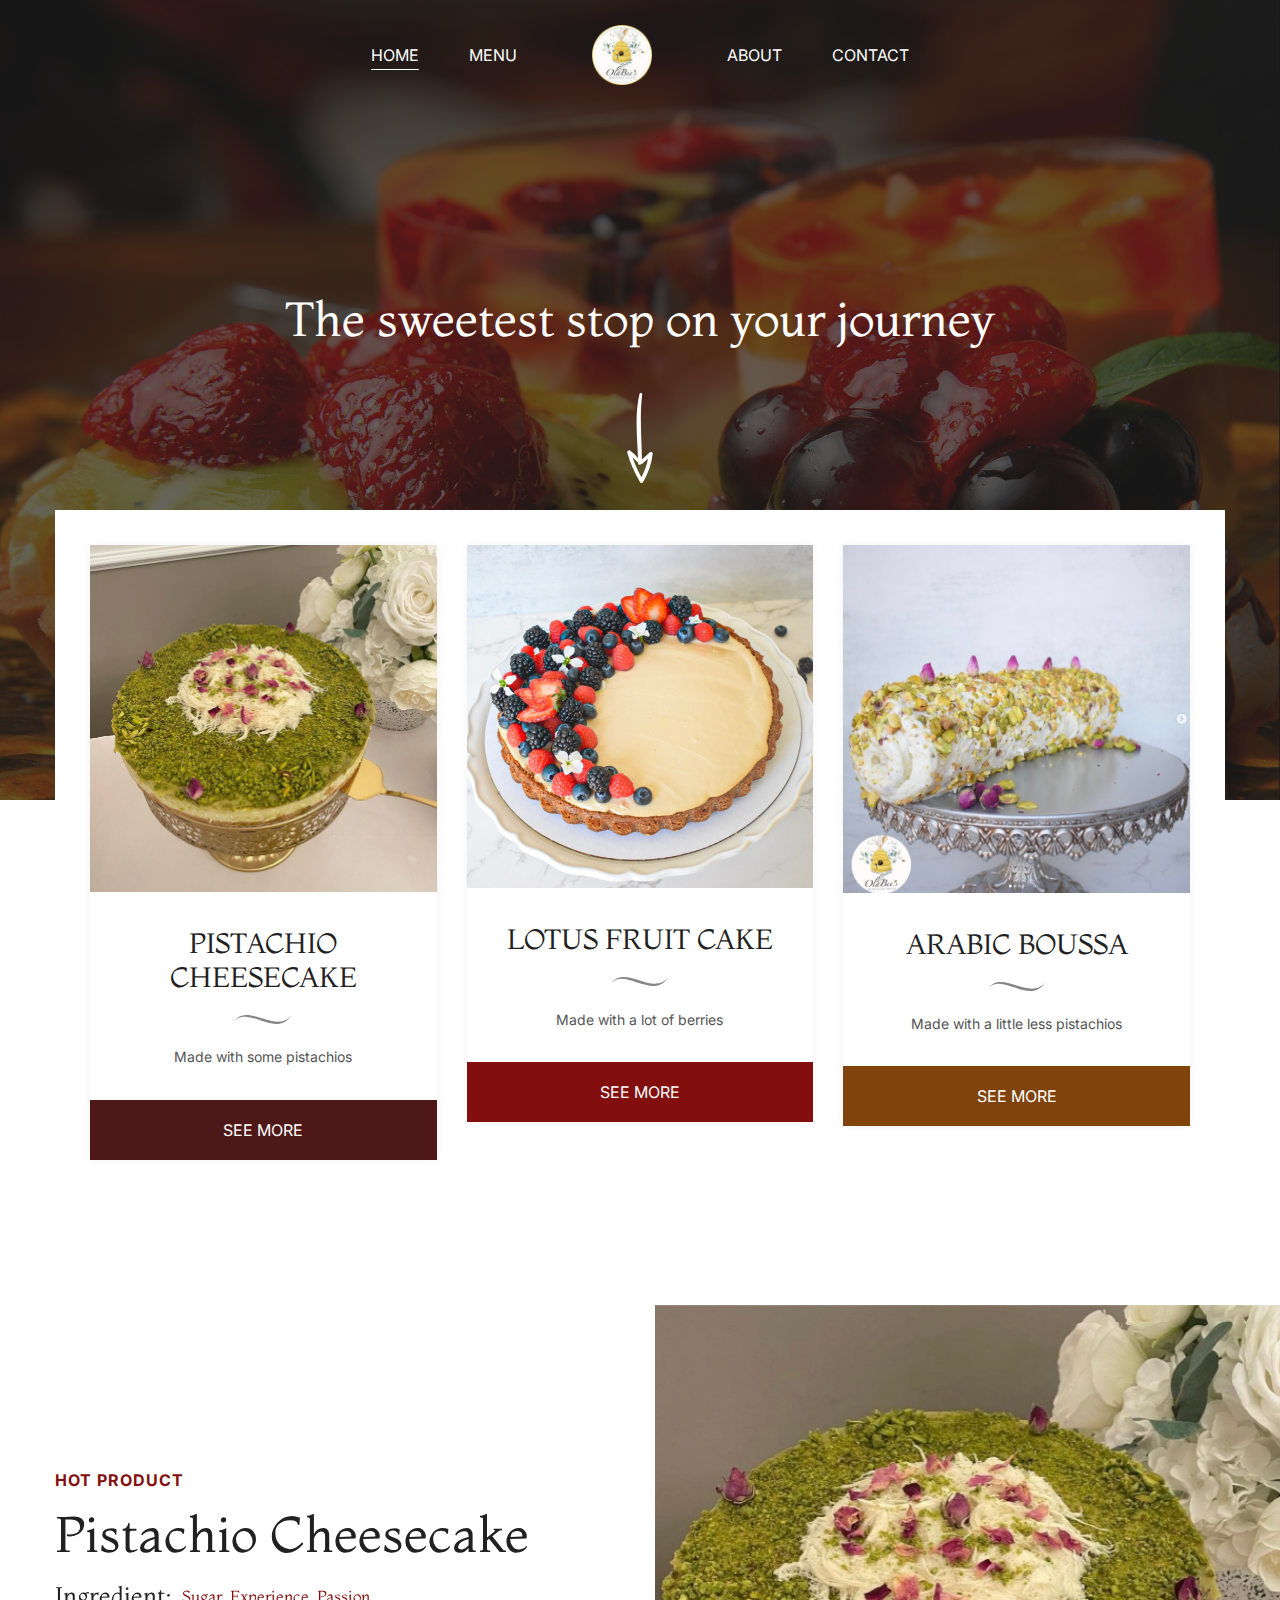
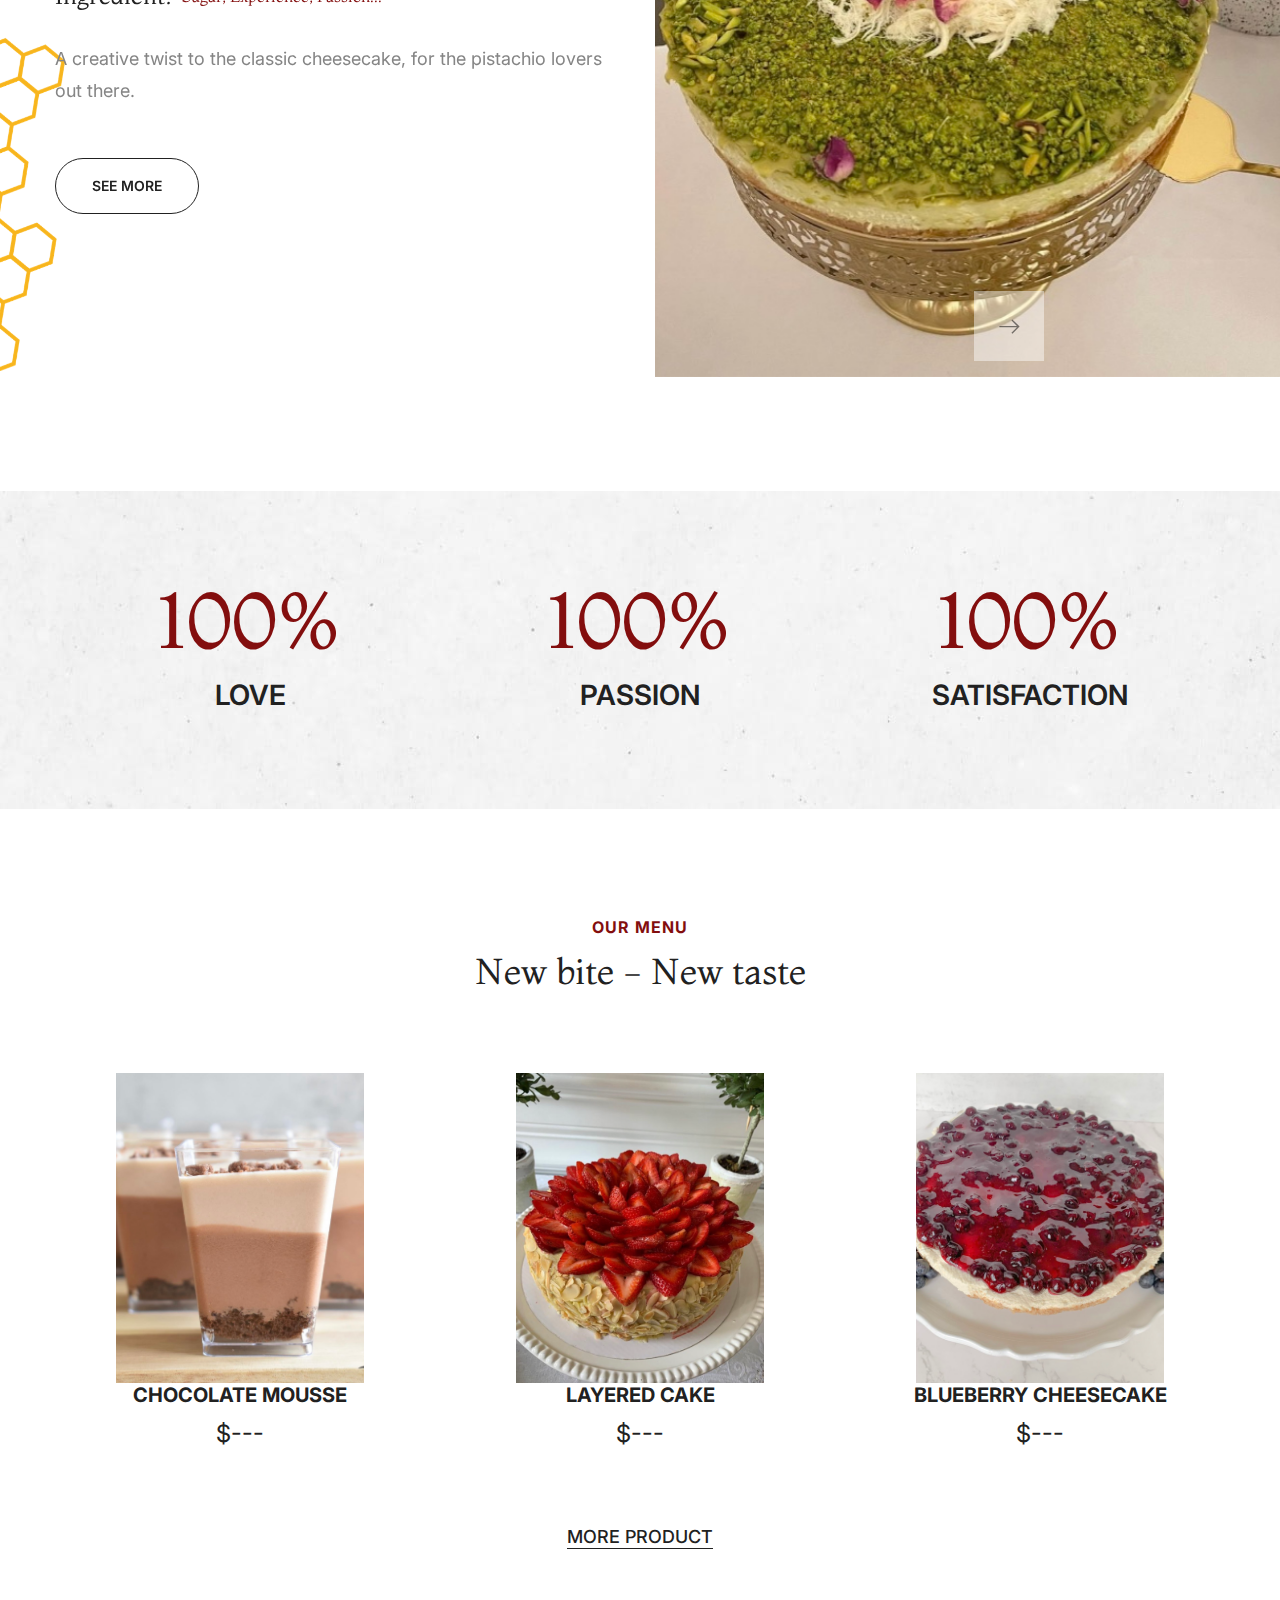
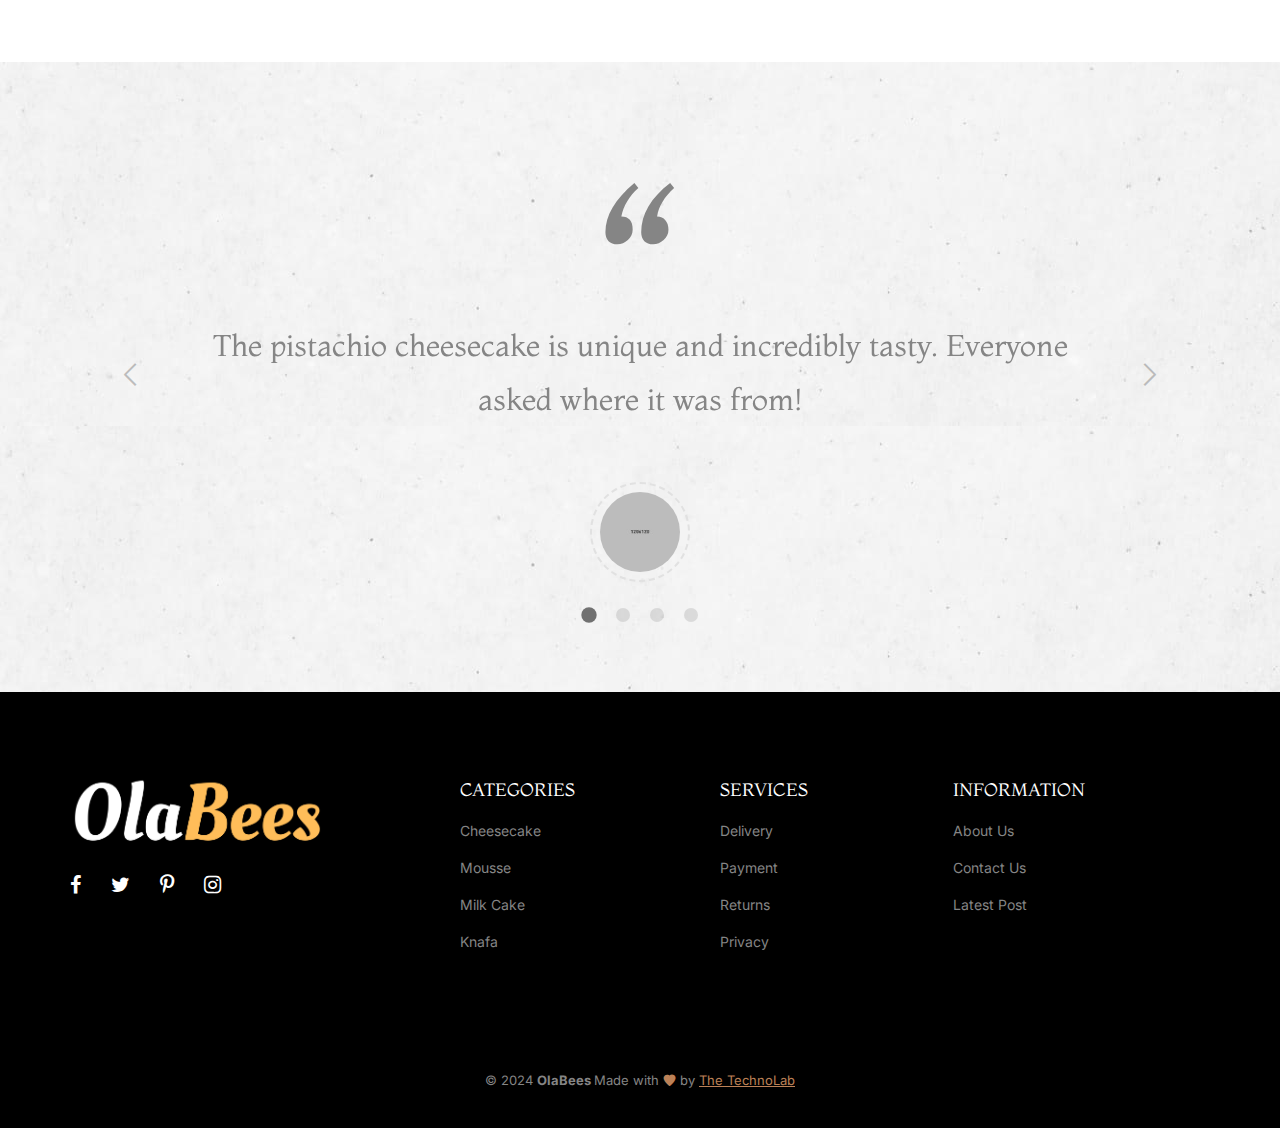
==== commit 895e68a6: "Update index.html" ====
--- a/index.html
+++ b/index.html
@@ -57,7 +57,7 @@
             <li><a class="menu-item-link" href="about."><span>About</span></a></li>
 
           
-            <li><a class="menu-item-link" href="contact."><span>Contact</span></a></li>
+            <li><a class="menu-item-link" href="contact.html"><span>Contact</span></a></li>
         </ul>
         <ul class="hotline-wrapper offcanvas-hotline">
             <li>
